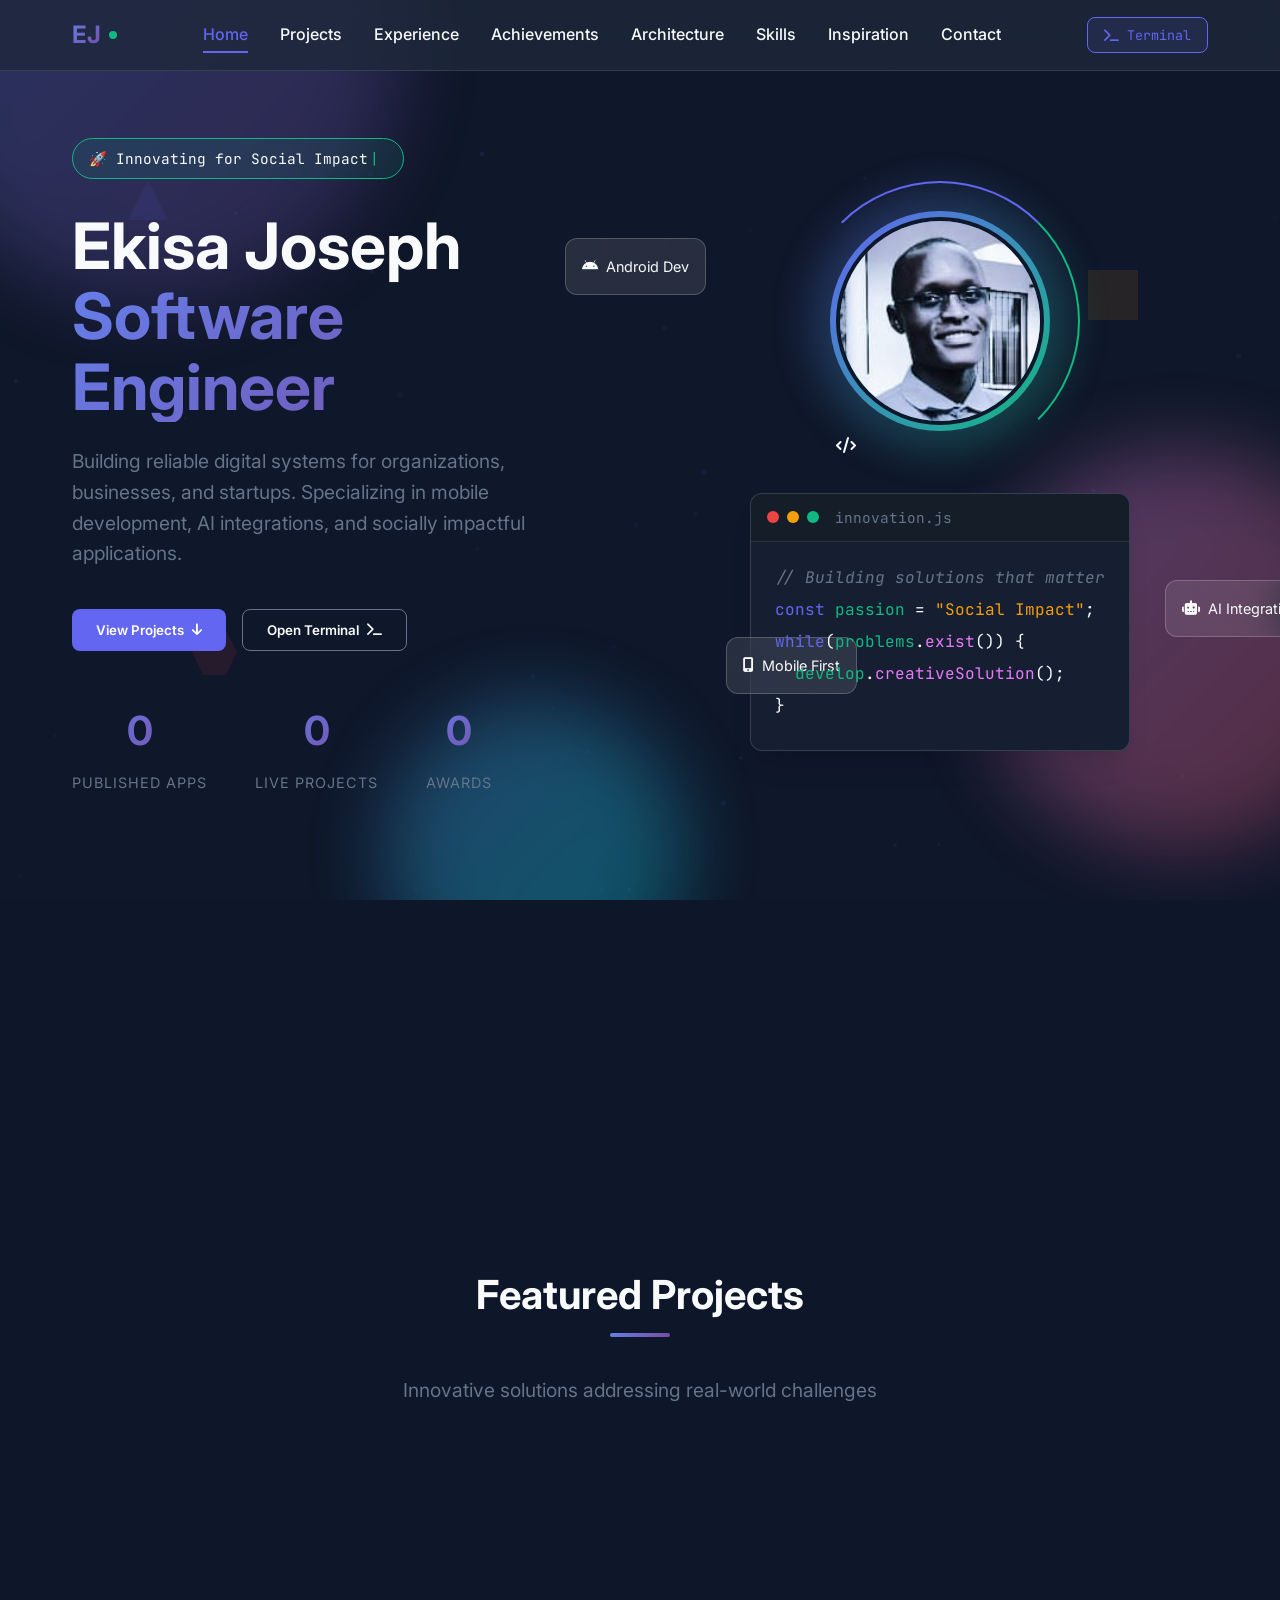
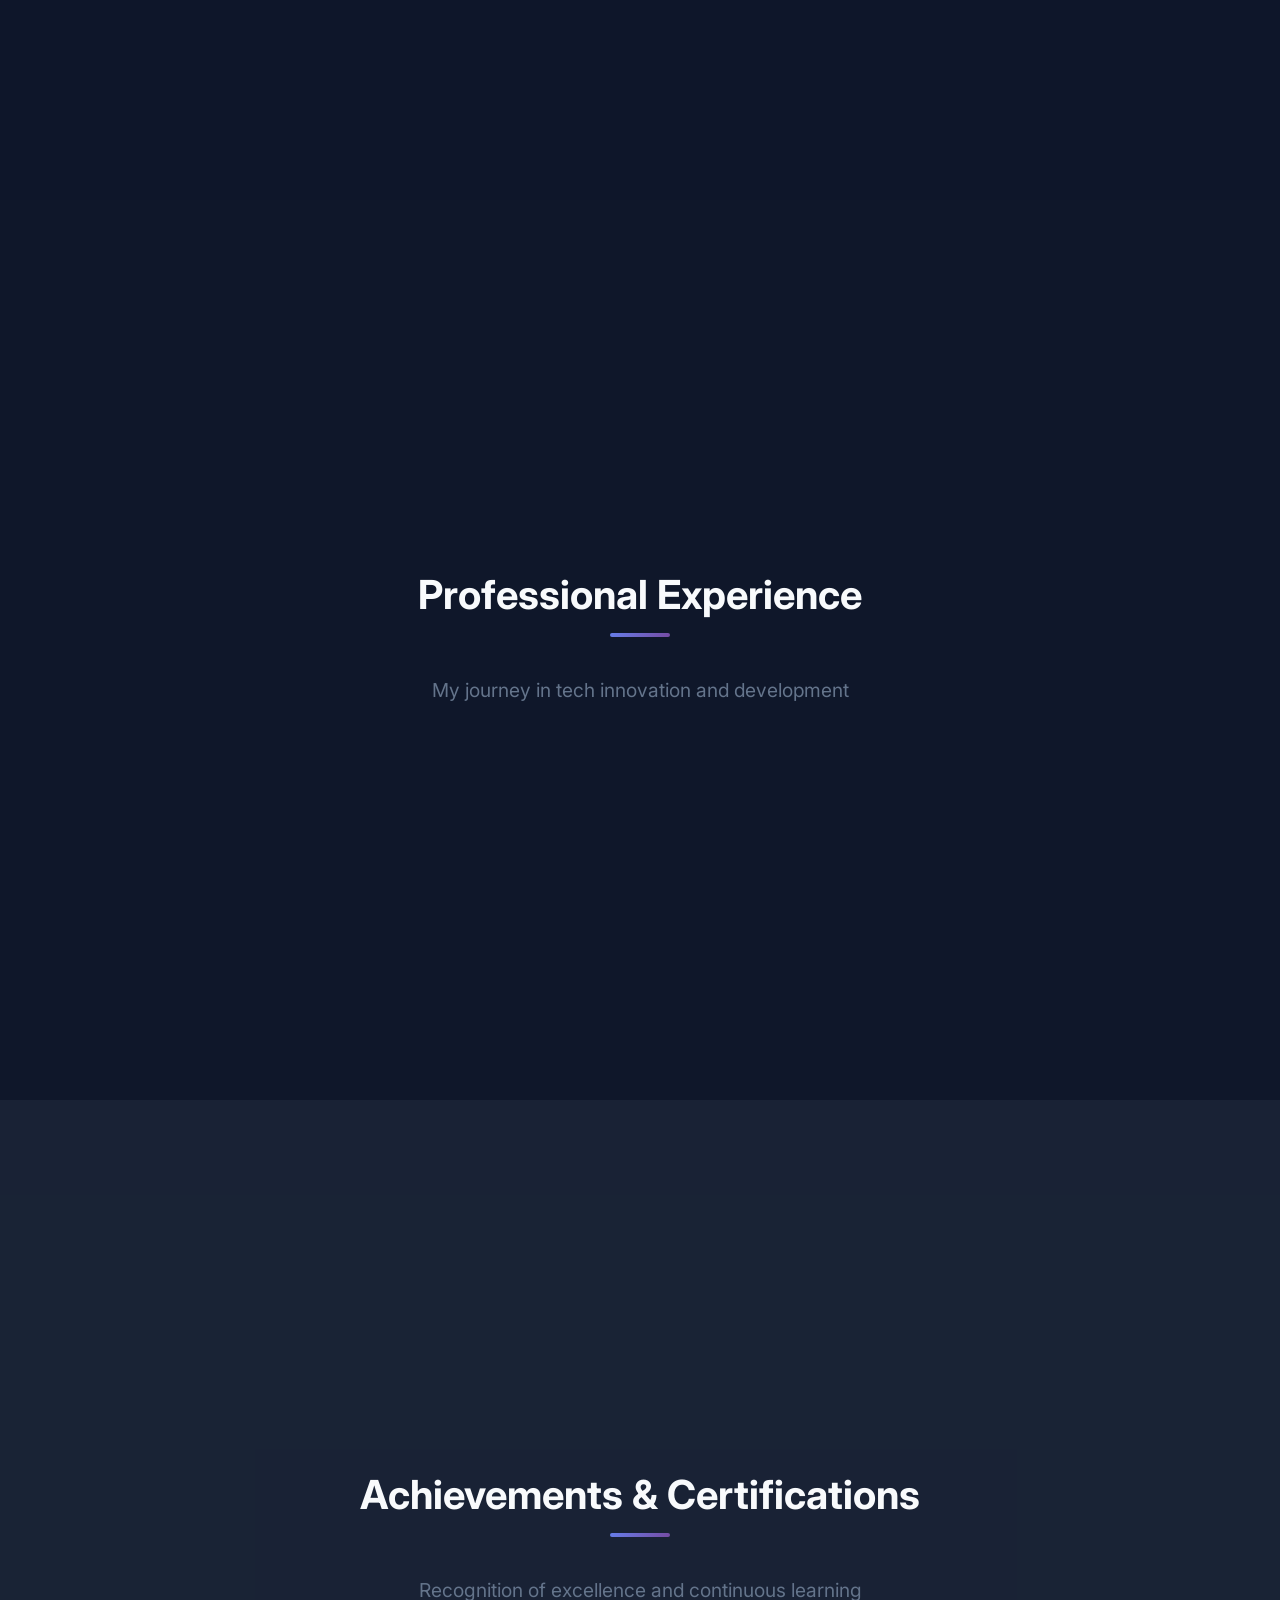
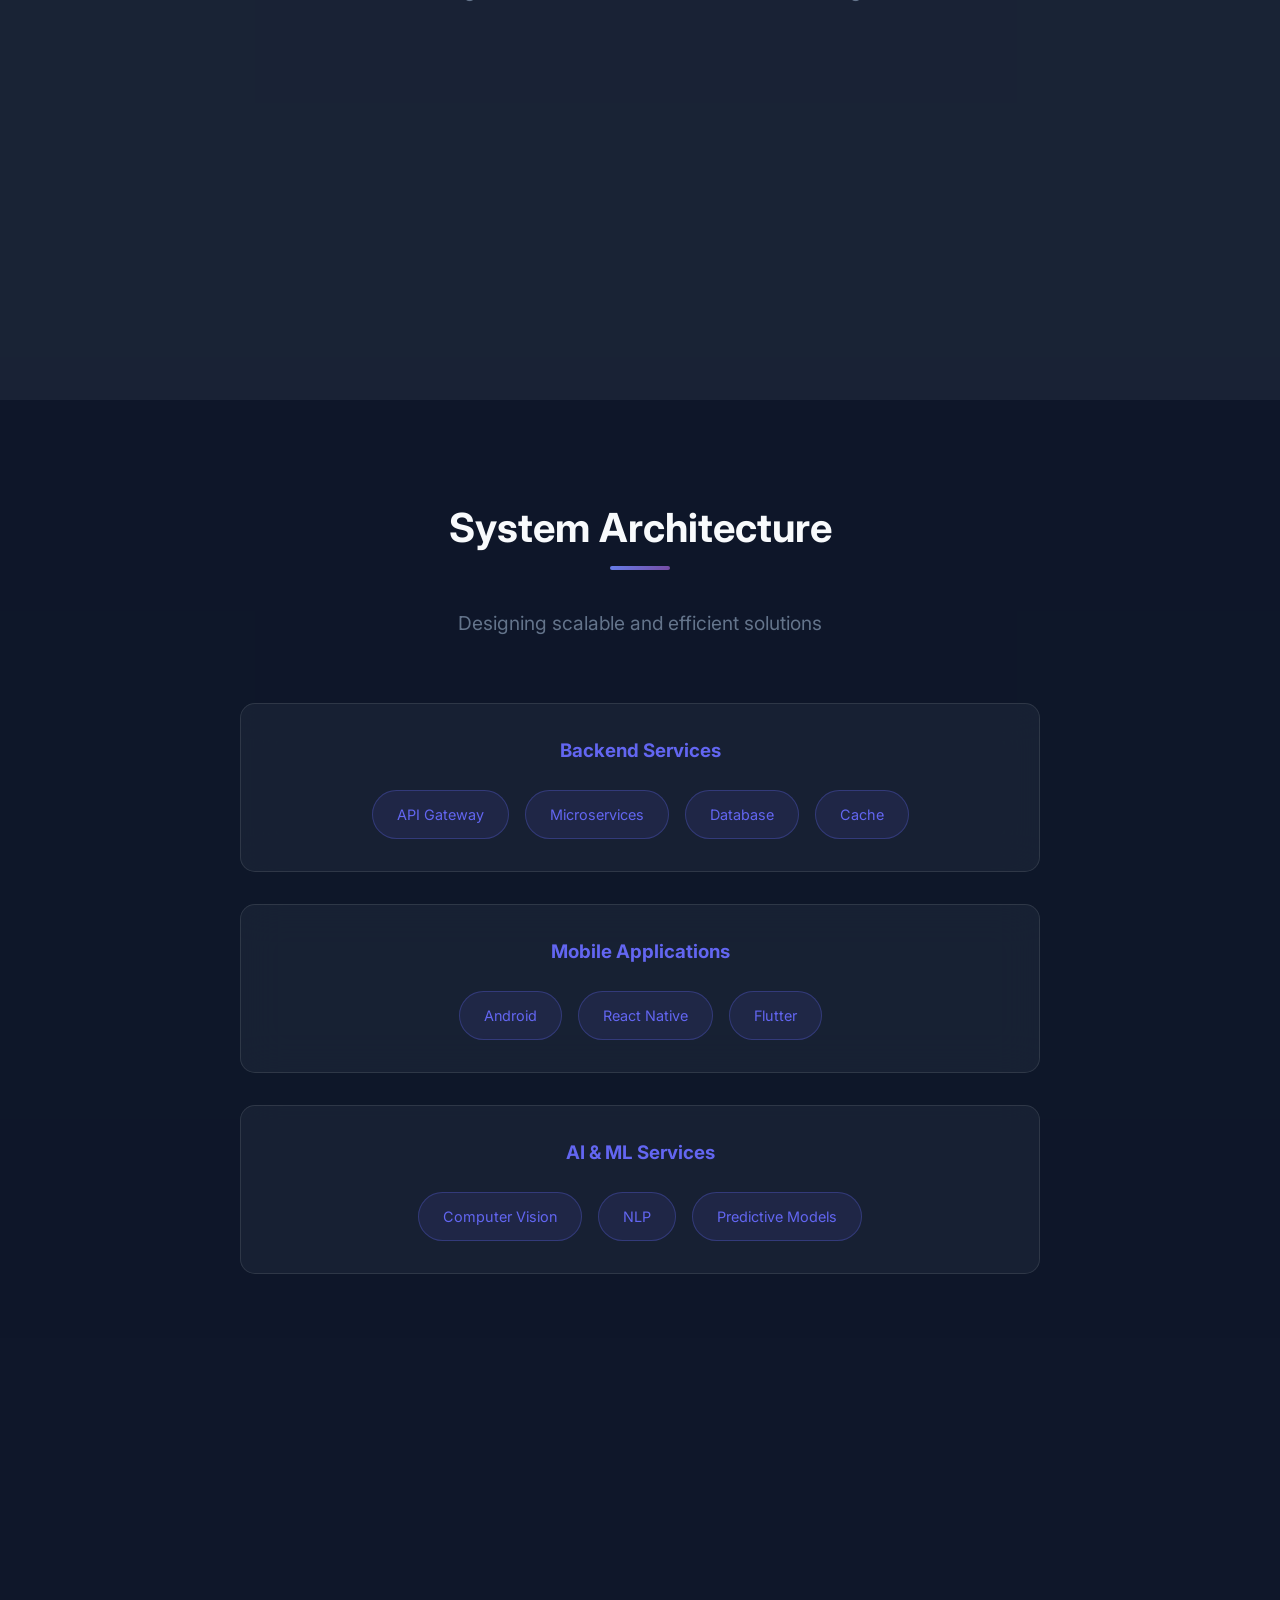
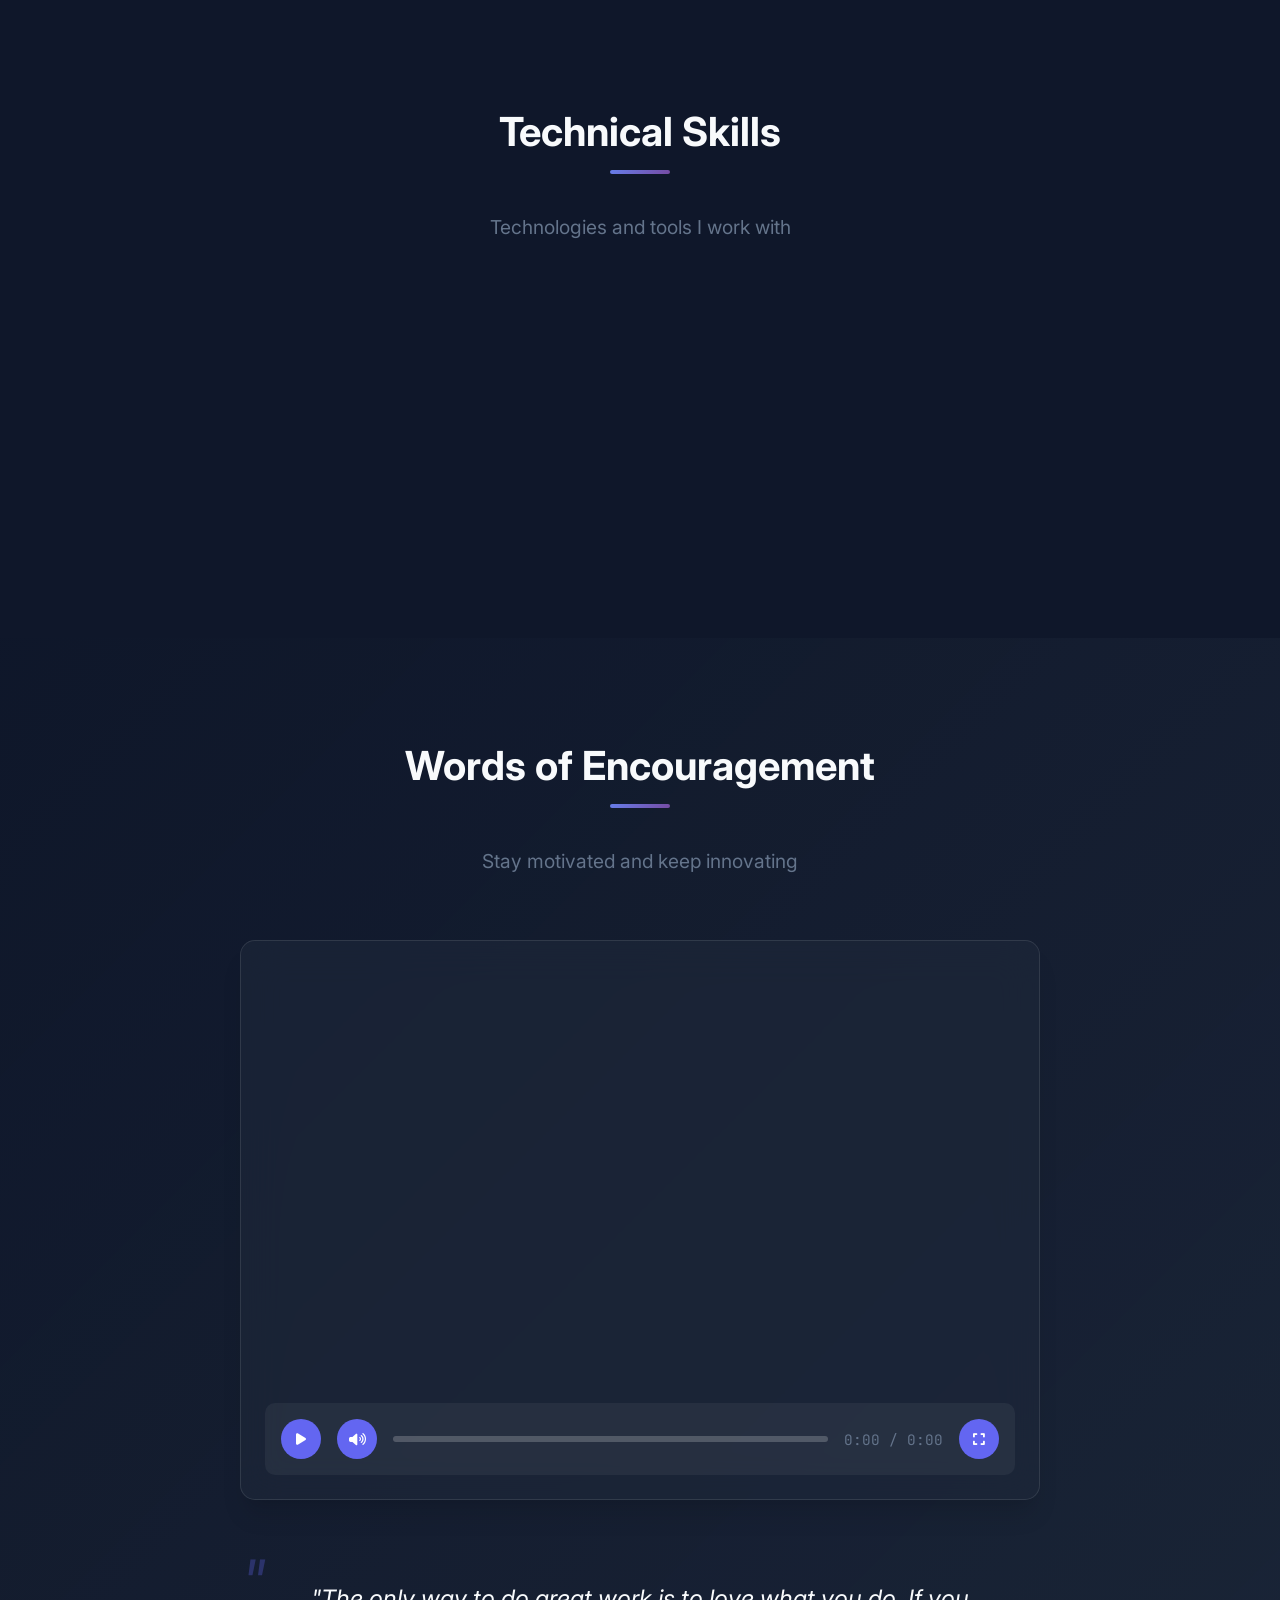
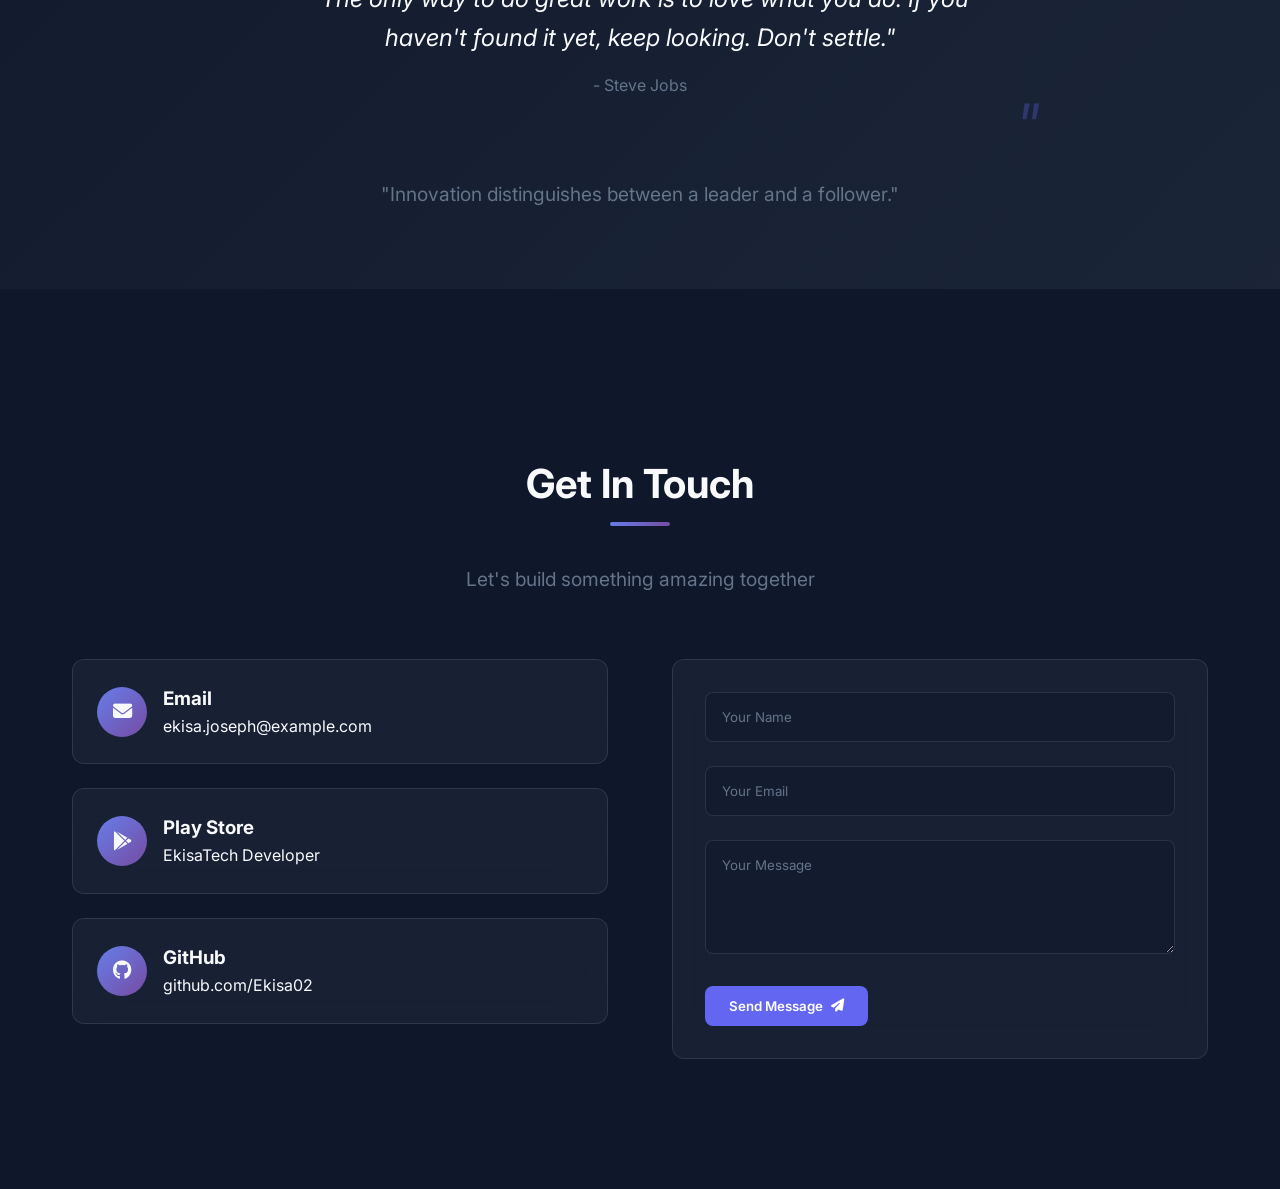
==== index.html @ d13183a1 "Improved achievement section" ====
<!DOCTYPE html>
<html lang="en">

<head>
    <meta charset="UTF-8">
    <meta name="viewport" content="width=device-width, initial-scale=1.0">
    <title>Ekisa Joseph - Software Engineer</title>
    <link rel="shortcut icon" href="/src/images/profile_img.jpg" type="image/x-icon">
    <link rel="stylesheet" href="/public/styles/index.css">
    <link
        href="https://fonts.googleapis.com/css2?family=Inter:wght@300;400;500;600;700&family=JetBrains+Mono:wght@300;400;500&display=swap"
        rel="stylesheet">
    <link rel="stylesheet" href="https://cdnjs.cloudflare.com/ajax/libs/font-awesome/6.4.0/css/all.min.css">
</head>

<body>
    <!-- Animated Background -->
    <div class="animated-bg">
        <div class="gradient-blob blob-1"></div>
        <div class="gradient-blob blob-2"></div>
        <div class="gradient-blob blob-3"></div>
        <div class="particles" id="particles-js"></div>
        <div class="floating-shapes">
            <div class="shape triangle"></div>
            <div class="shape circle"></div>
            <div class="shape square"></div>
            <div class="shape hexagon"></div>
        </div>
    </div>

    <!-- Navigation -->
    <nav class="navbar">
        <div class="nav-container">
            <div class="nav-logo">
                <span class="logo-text">EJ</span>
                <div class="logo-dot"></div>
            </div>

            <div class="nav-menu" id="navMenu">
                <a href="#home" class="nav-link active">Home</a>
                <a href="#projects" class="nav-link">Projects</a>
                <a href="#experience" class="nav-link">Experience</a>
                <a href="#achievements" class="nav-link">Achievements</a>
                <a href="#architecture" class="nav-link">Architecture</a>
                <a href="#skills" class="nav-link">Skills</a>
                <a href="#encouragement" class="nav-link">Inspiration</a>
                <a href="#contact" class="nav-link">Contact</a>
            </div>

            <div class="nav-actions">
                <button class="terminal-toggle" id="terminalToggle">
                    <i class="fas fa-terminal"></i>
                    <span>Terminal</span>
                </button>
                <button class="mobile-menu-btn" id="mobileMenuBtn">
                    <span></span>
                    <span></span>
                    <span></span>
                </button>
            </div>
        </div>
    </nav>

    <!-- Mobile Menu -->
    <div class="mobile-menu" id="mobileMenu">
        <div class="mobile-menu-content">
            <a href="#home" class="mobile-nav-link active">Home</a>
            <a href="#projects" class="mobile-nav-link">Projects</a>
            <a href="#experience" class="mobile-nav-link">Experience</a>
            <a href="#achievements" class="mobile-nav-link">Achievements</a>
            <a href="#architecture" class="mobile-nav-link">Architecture</a>
            <a href="#skills" class="mobile-nav-link">Skills</a>
            <a href="#encouragement" class="mobile-nav-link">Inspiration</a>
            <a href="#contact" class="mobile-nav-link">Contact</a>
        </div>
    </div>

    <!-- Main Content -->
    <main class="main-content">
        <!-- Hero Section -->
        <section id="home" class="section hero-section">
            <div class="container">
                <div class="hero-content">
                    <div class="hero-badge" id="typing-badge">
                        <span class="badge-text"></span>
                        <div class="pulse-dot"></div>
                    </div>
                    <h1 class="hero-title">
                        <span class="title-line">Ekisa Joseph</span>
                        <span class="title-gradient">Software Engineer</span>
                    </h1>
                    <p class="hero-description">
                        Building reliable digital systems for organizations, businesses, and startups.
                        Specializing in mobile development, AI integrations, and socially impactful applications.
                    </p>
                    <div class="hero-actions">
                        <button class="btn btn-primary" onclick="scrollToSection('projects')">
                            <span>View Projects</span>
                            <i class="fas fa-arrow-down"></i>
                        </button>
                        <button class="btn btn-secondary" onclick="openTerminal()">
                            <span>Open Terminal</span>
                            <i class="fas fa-terminal"></i>
                        </button>
                    </div>
                    <div class="hero-stats">
                        <div class="stat">
                            <div class="stat-number" data-count="10">0</div>
                            <div class="stat-label">Published Apps</div>
                        </div>
                        <div class="stat">
                            <div class="stat-number" data-count="3">0</div>
                            <div class="stat-label">Live Projects</div>
                        </div>
                        <div class="stat">
                            <div class="stat-number" data-count="5">0</div>
                            <div class="stat-label">Awards</div>
                        </div>
                    </div>
                </div>
                <div class="hero-visual">
                    <!-- Profile Photo -->
                    <div class="profile-photo-container">
                        <div class="profile-photo">
                            <img src="/src/images/profile_img.jpg" alt="Ekisa Joseph"
                                onerror="this.style.display='none'">
                            <div class="photo-icon">
                                <i class="fas fa-code"></i>
                            </div>
                        </div>
                        <div class="photo-glow"></div>
                        <div class="photo-ring"></div>
                    </div>

                    <!-- Floating Cards -->
                    <div class="floating-card card-1">
                        <i class="fab fa-android"></i>
                        <span>Android Dev</span>
                    </div>
                    <div class="floating-card card-2">
                        <i class="fas fa-robot"></i>
                        <span>AI Integration</span>
                    </div>
                    <div class="floating-card card-3">
                        <i class="fas fa-mobile-alt"></i>
                        <span>Mobile First</span>
                    </div>

                    <!-- Code Window -->
                    <div class="code-window">
                        <div class="window-header">
                            <div class="window-controls">
                                <span class="control red"></span>
                                <span class="control yellow"></span>
                                <span class="control green"></span>
                            </div>
                            <span class="window-title">innovation.js</span>
                        </div>
                        <div class="code-content">
                            <div class="code-line"><span class="code-comment">// Building solutions that matter</span>
                            </div>
                            <div class="code-line"><span class="code-keyword">const</span> <span
                                    class="code-variable">passion</span> = <span class="code-string">"Social
                                    Impact"</span>;</div>
                            <div class="code-line"><span class="code-keyword">while</span>(<span
                                    class="code-variable">problems</span>.<span class="code-function">exist</span>()) {
                            </div>
                            <div class="code-line">&nbsp;&nbsp;<span class="code-variable">develop</span>.<span
                                    class="code-function">creativeSolution</span>();</div>
                            <div class="code-line">}</div>
                        </div>
                    </div>
                </div>
            </div>
        </section>
        <!-- Featured Projects Section -->
        <section id="projects" class="section projects-section">
            <div class="container">
                <div class="section-header">
                    <h2 class="section-title">Featured Projects</h2>
                    <p class="section-subtitle">Innovative solutions addressing real-world challenges</p>
                </div>
                <div class="projects-grid" id="projectsGrid">
                    <!-- Projects loaded from JSON -->
                </div>
            </div>
        </section>

        <!-- Experience Section -->
        <section id="experience" class="section experience-section">
            <div class="container">
                <div class="section-header">
                    <h2 class="section-title">Professional Experience</h2>
                    <p class="section-subtitle">My journey in tech innovation and development</p>
                </div>
                <div class="experience-timeline">
                    <!-- Experience items loaded from JSON -->
                </div>
            </div>
        </section>

        <!-- Achievements & Certifications Section -->
        <section id="achievements" class="section achievements-section">
            <div class="container">
                <div class="section-header">
                    <h2 class="section-title">Achievements & Certifications</h2>
                    <p class="section-subtitle">Recognition of excellence and continuous learning</p>
                </div>
                <div class="achievements-grid" id="achievementsGrid">
                    <!-- Achievements loaded from JSON -->
                </div>
            </div>
        </section>
 
        <!-- Architecture Section -->
        <section id="architecture" class="section architecture-section">
            <div class="container">
                <div class="section-header">
                    <h2 class="section-title">System Architecture</h2>
                    <p class="section-subtitle">Designing scalable and efficient solutions</p>
                </div>
                <div class="architecture-content">
                    <div class="architecture-diagram">
                        <div class="arch-layer backend-layer">
                            <h3>Backend Services</h3>
                            <div class="arch-services">
                                <div class="arch-service">API Gateway</div>
                                <div class="arch-service">Microservices</div>
                                <div class="arch-service">Database</div>
                                <div class="arch-service">Cache</div>
                            </div>
                        </div>
                        <div class="arch-layer mobile-layer">
                            <h3>Mobile Applications</h3>
                            <div class="arch-services">
                                <div class="arch-service">Android</div>
                                <div class="arch-service">React Native</div>
                                <div class="arch-service">Flutter</div>
                            </div>
                        </div>
                        <div class="arch-layer ai-layer">
                            <h3>AI & ML Services</h3>
                            <div class="arch-services">
                                <div class="arch-service">Computer Vision</div>
                                <div class="arch-service">NLP</div>
                                <div class="arch-service">Predictive Models</div>
                            </div>
                        </div>
                    </div>
                </div>
            </div>
        </section>

        <!-- Skills Section -->
        <section id="skills" class="section skills-section">
            <div class="container">
                <div class="section-header">
                    <h2 class="section-title">Technical Skills</h2>
                    <p class="section-subtitle">Technologies and tools I work with</p>
                </div>
                <div class="skills-container" id="skillsContainer">
                    <!-- Skills loaded from JSON -->
                </div>
            </div>
        </section>

        <!-- Encouragement Section -->
        <section id="encouragement" class="section encouragement-section">
            <div class="container">
                <div class="section-header">
                    <h2 class="section-title">Words of Encouragement</h2>
                    <p class="section-subtitle">Stay motivated and keep innovating</p>
                </div>
                <div class="encouragement-content">
                    <div class="media-player">
                        <div class="video-player">
                            <div class="video-container">
                                <iframe id="inspirationVideo"
                                    src="https://www.youtube.com/embed/Tuw8hxrFBH8?enablejsapi=1&modestbranding=1&rel=0&showinfo=0"
                                    frameborder="0"
                                    allow="accelerometer; autoplay; clipboard-write; encrypted-media; gyroscope; picture-in-picture"
                                    allowfullscreen loading="lazy">
                                </iframe>
                            </div>
                            <div class="video-controls">
                                <button class="video-btn play-pause">
                                    <i class="fas fa-play"></i>
                                </button>
                                <button class="video-btn mute-btn">
                                    <i class="fas fa-volume-up"></i>
                                </button>
                                <div class="progress-bar">
                                    <div class="progress"></div>
                                </div>
                                <div class="time">0:00 / 0:00</div>
                                <button class="video-btn fullscreen-btn">
                                    <i class="fas fa-expand"></i>
                                </button>
                            </div>
                        </div>
                    </div>
                    <div class="encouragement-text">
                        <blockquote>
                            "The only way to do great work is to love what you do. If you haven't found it yet, keep
                            looking. Don't settle."
                            <cite>- Steve Jobs</cite>
                        </blockquote>
                        <div class="inspiration-quotes">
                            <div class="quote active">
                                "Innovation distinguishes between a leader and a follower."
                            </div>
                            <div class="quote">
                                "The future belongs to those who believe in the beauty of their dreams."
                            </div>
                            <div class="quote">
                                "Your work is going to fill a large part of your life, so make it impactful."
                            </div>
                        </div>
                    </div>
                </div>
            </div>
        </section>

        <!-- Contact Section -->
        <section id="contact" class="section contact-section">
            <div class="container">
                <div class="section-header">
                    <h2 class="section-title">Get In Touch</h2>
                    <p class="section-subtitle">Let's build something amazing together</p>
                </div>
                <div class="contact-content">
                    <div class="contact-info">
                        <div class="contact-item">
                            <div class="contact-icon">
                                <i class="fas fa-envelope"></i>
                            </div>
                            <div>
                                <h3>Email</h3>
                                <p>ekisa.joseph@example.com</p>
                            </div>
                        </div>
                        <div class="contact-item">
                            <div class="contact-icon">
                                <i class="fab fa-google-play"></i>
                            </div>
                            <div>
                                <h3>Play Store</h3>
                                <p>EkisaTech Developer</p>
                            </div>
                        </div>
                        <div class="contact-item">
                            <div class="contact-icon">
                                <i class="fab fa-github"></i>
                            </div>
                            <div>
                                <h3>GitHub</h3>
                                <p>github.com/Ekisa02</p>
                            </div>
                        </div>
                    </div>
                    <div class="contact-form">
                        <form id="contactForm">
                            <div class="form-group">
                                <input type="text" id="name" placeholder="Your Name" required>
                            </div>
                            <div class="form-group">
                                <input type="email" id="email" placeholder="Your Email" required>
                            </div>
                            <div class="form-group">
                                <textarea id="message" placeholder="Your Message" rows="5" required></textarea>
                            </div>
                            <button type="submit" class="btn btn-primary">
                                <span>Send Message</span>
                                <i class="fas fa-paper-plane"></i>
                            </button>
                        </form>
                    </div>
                </div>
            </div>
        </section>
    </main>

    <!-- Terminal Modal -->
    <div class="terminal-modal" id="terminalModal">
        <div class="terminal-container">
            <div class="terminal-header">
                <div class="terminal-title">
                    <i class="fas fa-terminal"></i>
                    <span>portfolio-terminal</span>
                </div>
                <div class="terminal-controls">
                    <button class="control-btn" onclick="minimizeTerminal()">
                        <i class="fas fa-minus"></i>
                    </button>
                    <button class="control-btn" onclick="closeTerminal()">
                        <i class="fas fa-times"></i>
                    </button>
                </div>
            </div>
            <div class="terminal-body" id="terminalBody">
                <!-- Terminal content loaded dynamically -->
            </div>
        </div>
    </div>

    <!-- Scripts -->
    <script src="src/data/terminal-data.js"></script>
    <script src="src/components/terminal.js"></script>
    <script src="src/components/animations.js"></script>
    <script src="src/pages/main.js"></script>
</body>

</html>
---- public/styles/index.css ----
:root {
    --primary: #6366f1;
    --primary-dark: #4f46e5;
    --secondary: #10b981;
    --accent: #f59e0b;
    --danger: #ef4444;
    --dark: #1e293b;
    --darker: #0f172a;
    --light: #f8fafc;
    --gray: #64748b;
    
    --gradient-1: linear-gradient(135deg, #667eea 0%, #764ba2 100%);
    --gradient-2: linear-gradient(135deg, #f093fb 0%, #f5576c 100%);
    --gradient-3: linear-gradient(135deg, #4facfe 0%, #00f2fe 100%);
    
    --font-main: 'Inter', sans-serif;
    --font-mono: 'JetBrains Mono', monospace;
    
    --shadow-sm: 0 2px 4px rgba(0,0,0,0.1);
    --shadow-md: 0 4px 6px -1px rgba(0,0,0,0.1), 0 2px 4px -1px rgba(0,0,0,0.06);
    --shadow-lg: 0 10px 15px -3px rgba(0,0,0,0.1), 0 4px 6px -2px rgba(0,0,0,0.05);
    --shadow-xl: 0 20px 25px -5px rgba(0,0,0,0.1), 0 10px 10px -5px rgba(0,0,0,0.04);
    
    --terminal-green: #10b981;
    --terminal-yellow: #f59e0b;
    --terminal-red: #ef4444;
    --terminal-blue: #3b82f6;
    --terminal-purple: #8b5cf6;
}

* {
    margin: 0;
    padding: 0;
    box-sizing: border-box;
}

html {
    scroll-behavior: smooth;
}

body {
    font-family: var(--font-main);
    background: var(--darker);
    color: var(--light);
    line-height: 1.6;
    overflow-x: hidden;
}

/* ===== ANIMATIONS ===== */
@keyframes float {
    0%, 100% { transform: translateY(0) rotate(0deg); }
    33% { transform: translateY(-20px) rotate(120deg); }
    66% { transform: translateY(20px) rotate(240deg); }
}

@keyframes float-enhanced {
    0%, 100% { 
        transform: translateY(0px) rotate(0deg); 
    }
    33% { 
        transform: translateY(-20px) rotate(5deg); 
    }
    66% { 
        transform: translateY(10px) rotate(-5deg); 
    }
}

@keyframes floatRandom {
    0% { transform: translate(0, 0) rotate(0deg); }
    25% { transform: translate(100px, 50px) rotate(90deg); }
    50% { transform: translate(50px, 100px) rotate(180deg); }
    75% { transform: translate(-50px, 75px) rotate(270deg); }
    100% { transform: translate(0, 0) rotate(360deg); }
}

@keyframes pulse {
    0%, 100% { opacity: 1; }
    50% { opacity: 0.5; }
}

@keyframes slideInRight {
    from { transform: translateX(100%); opacity: 0; }
    to { transform: translateX(0); opacity: 1; }
}

@keyframes slideOutRight {
    from { transform: translateX(0); opacity: 1; }
    to { transform: translateX(100%); opacity: 0; }
}

@keyframes slideInUp {
    from { opacity: 0; transform: translateY(50px); }
    to { opacity: 1; transform: translateY(0); }
}

@keyframes pulseGlow {
    0%, 100% { box-shadow: 0 0 5px rgba(99, 102, 241, 0.5); }
    50% { box-shadow: 0 0 20px rgba(99, 102, 241, 0.8); }
}

@keyframes typewriter {
    from { width: 0; }
    to { width: 100%; }
}

@keyframes blinkCaret {
    from, to { border-color: transparent; }
    50% { border-color: var(--primary); }
}

@keyframes blink {
    0%, 50% { opacity: 1; }
    51%, 100% { opacity: 0; }
}

@keyframes gradient {
    0% { background-position: 0% 50%; }
    50% { background-position: 100% 50%; }
    100% { background-position: 0% 50%; }
}

@keyframes dots {
    0%, 20% { content: '.'; }
    40% { content: '..'; }
    60% { content: '...'; }
    80%, 100% { content: ''; }
}

@keyframes spin {
    to { transform: rotate(360deg); }
}

@keyframes modalSlideIn {
    from { opacity: 0; transform: scale(0.8); }
    to { opacity: 1; transform: scale(1); }
}

@keyframes photoFloat {
    0%, 100% { transform: translateY(0) scale(1); }
    50% { transform: translateY(-10px) scale(1.02); }
}

@keyframes glowPulse {
    0%, 100% { opacity: 0.3; transform: translate(-50%, -50%) scale(1); }
    50% { opacity: 0.5; transform: translate(-50%, -50%) scale(1.05); }
}

@keyframes rotateRing {
    0% { transform: translate(-50%, -50%) rotate(0deg); }
    100% { transform: translate(-50%, -50%) rotate(360deg); }
}

@keyframes mobilePulse {
    0%, 100% { transform: scale(1); }
    50% { transform: scale(1.05); }
}

/* ===== BASE STYLES ===== */
.animated-bg {
    position: fixed;
    top: 0;
    left: 0;
    width: 100%;
    height: 100%;
    z-index: -1;
    overflow: hidden;
}

.gradient-blob {
    position: absolute;
    border-radius: 50%;
    filter: blur(40px);
    opacity: 0.3;
    animation: float 20s infinite ease-in-out;
}

.blob-1 {
    width: 500px;
    height: 500px;
    background: var(--gradient-1);
    top: -200px;
    left: -100px;
    animation-delay: 0s;
}

.blob-2 {
    width: 400px;
    height: 400px;
    background: var(--gradient-2);
    top: 50%;
    right: -100px;
    animation-delay: -5s;
}

.blob-3 {
    width: 300px;
    height: 300px;
    background: var(--gradient-3);
    bottom: -100px;
    left: 30%;
    animation-delay: -10s;
}

.floating-shapes {
    position: absolute;
    width: 100%;
    height: 100%;
    top: 0;
    left: 0;
}

.shape {
    position: absolute;
    opacity: 0.1;
    animation: floatRandom 20s infinite linear;
}

.triangle {
    width: 40px;
    height: 40px;
    background: var(--primary);
    clip-path: polygon(50% 0%, 0% 100%, 100% 100%);
    top: 20%;
    left: 10%;
    animation-delay: 0s;
}

.circle {
    width: 60px;
    height: 60px;
    background: var(--secondary);
    border-radius: 50%;
    top: 60%;
    left: 80%;
    animation-delay: -5s;
}

.square {
    width: 50px;
    height: 50px;
    background: var(--accent);
    top: 30%;
    left: 85%;
    animation-delay: -10s;
}

.hexagon {
    width: 45px;
    height: 45px;
    background: var(--danger);
    clip-path: polygon(25% 0%, 75% 0%, 100% 50%, 75% 100%, 25% 100%, 0% 50%);
    top: 70%;
    left: 15%;
    animation-delay: -15s;
}

/* ===== NAVIGATION ===== */
.navbar {
    position: fixed;
    top: 0;
    width: 100%;
    background: rgba(30, 41, 59, 0.8);
    backdrop-filter: blur(20px);
    border-bottom: 1px solid rgba(255,255,255,0.1);
    z-index: 1000;
    padding: 1rem 0;
}

.nav-container {
    max-width: 1200px;
    margin: 0 auto;
    padding: 0 2rem;
    display: flex;
    justify-content: space-between;
    align-items: center;
}

.nav-logo {
    display: flex;
    align-items: center;
    gap: 0.5rem;
}

.logo-text {
    font-size: 1.5rem;
    font-weight: 700;
    background: var(--gradient-1);
    -webkit-background-clip: text;
    -webkit-text-fill-color: transparent;
}

.logo-dot {
    width: 8px;
    height: 8px;
    background: var(--secondary);
    border-radius: 50%;
    animation: pulse 2s infinite;
}

.nav-menu {
    display: flex;
    gap: 2rem;
}

.nav-link {
    color: var(--light);
    text-decoration: none;
    font-weight: 500;
    transition: all 0.3s ease;
    position: relative;
}

.nav-link:hover,
.nav-link.active {
    color: var(--primary);
}

.nav-link::after {
    content: '';
    position: absolute;
    bottom: -5px;
    left: 0;
    width: 0;
    height: 2px;
    background: var(--primary);
    transition: width 0.3s ease;
}

.nav-link:hover::after,
.nav-link.active::after {
    width: 100%;
}

.terminal-toggle {
    background: rgba(99, 102, 241, 0.1);
    border: 1px solid var(--primary);
    color: var(--primary);
    padding: 0.5rem 1rem;
    border-radius: 8px;
    cursor: pointer;
    display: flex;
    align-items: center;
    gap: 0.5rem;
    transition: all 0.3s ease;
    font-family: var(--font-mono);
}

.terminal-toggle:hover {
    background: var(--primary);
    color: white;
    transform: translateY(-2px);
}

.mobile-menu-btn {
    display: none;
    flex-direction: column;
    background: none;
    border: none;
    cursor: pointer;
    padding: 0.5rem;
    gap: 4px;
}

.mobile-menu-btn span {
    width: 25px;
    height: 3px;
    background: var(--light);
    transition: all 0.3s ease;
    border-radius: 2px;
}

.mobile-menu-btn.active span:nth-child(1) {
    transform: rotate(45deg) translate(6px, 6px);
}

.mobile-menu-btn.active span:nth-child(2) {
    opacity: 0;
}

.mobile-menu-btn.active span:nth-child(3) {
    transform: rotate(-45deg) translate(6px, -6px);
}

.mobile-menu {
    position: fixed;
    top: 0;
    left: 0;
    width: 100%;
    height: 100%;
    background: rgba(15, 23, 42, 0.95);
    backdrop-filter: blur(20px);
    z-index: 999;
    display: none;
    align-items: center;
    justify-content: center;
}

.mobile-menu.active {
    display: flex;
}

.mobile-menu-content {
    display: flex;
    flex-direction: column;
    gap: 2rem;
    text-align: center;
}

.mobile-nav-link {
    color: var(--light);
    text-decoration: none;
    font-size: 1.5rem;
    font-weight: 600;
    transition: all 0.3s ease;
    padding: 1rem 2rem;
    border-radius: 10px;
    background: rgba(255, 255, 255, 0.05);
}

.mobile-nav-link.active,
.mobile-nav-link:hover {
    background: var(--primary);
    color: white;
    transform: translateX(10px);
}

/* ===== MAIN CONTENT ===== */
.main-content {
    position: relative;
    z-index: 1;
}

.section {
    min-height: 100vh;
    padding: 6rem 0 4rem;
    display: flex;
    align-items: center;
}

.container {
    max-width: 1200px;
    margin: 0 auto;
    padding: 0 2rem;
    width: 100%;
}

.section-header {
    text-align: center;
    margin-bottom: 4rem;
}

.section-title {
    font-size: 2.5rem;
    font-weight: 700;
    text-align: center;
    margin-bottom: 3rem;
    position: relative;
}

.section-title::after {
    content: '';
    position: absolute;
    bottom: -10px;
    left: 50%;
    transform: translateX(-50%);
    width: 60px;
    height: 4px;
    background: var(--gradient-1);
    border-radius: 2px;
}

.section-subtitle {
    font-size: 1.2rem;
    color: var(--gray);
    margin-top: 1rem;
}

/* ===== HERO SECTION ===== */
.hero-section .container {
    display: grid;
    grid-template-columns: 1fr 1fr;
    gap: 4rem;
    align-items: center;
    min-height: 80vh;
}

.hero-content {
    max-width: 100%;
}

.hero-badge {
    display: inline-flex;
    align-items: center;
    gap: 0.5rem;
    background: rgba(16, 185, 129, 0.1);
    border: 1px solid var(--secondary);
    padding: 0.5rem 1rem;
    border-radius: 50px;
    margin-bottom: 2rem;
    font-size: 0.9rem;
    font-family: var(--font-mono);
    position: relative;
    overflow: hidden;
}

.badge-text {
    position: relative;
}

.badge-text::after {
    content: '|';
    animation: blink 1s infinite;
    color: var(--secondary);
    margin-left: 2px;
}

.typing-animation {
    display: inline-block;
    overflow: hidden;
    border-right: 2px solid var(--secondary);
    white-space: nowrap;
    animation: typing 3.5s steps(40, end), blink-caret 0.75s step-end infinite;
}

.hero-title {
    font-size: clamp(2.5rem, 5vw, 4rem);
    font-weight: 700;
    line-height: 1.1;
    margin-bottom: 1.5rem;
}

.title-line {
    display: block;
}

.title-gradient {
    background: var(--gradient-1);
    -webkit-background-clip: text;
    -webkit-text-fill-color: transparent;
    display: block;
}

.hero-description {
    font-size: 1.2rem;
    color: var(--gray);
    margin-bottom: 2.5rem;
    line-height: 1.6;
}

.hero-actions {
    display: flex;
    gap: 1rem;
    margin-bottom: 3rem;
    flex-wrap: wrap;
}

.btn {
    display: inline-flex;
    align-items: center;
    gap: 0.5rem;
    padding: 0.75rem 1.5rem;
    border: none;
    border-radius: 8px;
    font-weight: 600;
    cursor: pointer;
    transition: all 0.3s ease;
    text-decoration: none;
    font-family: var(--font-main);
}

.btn-primary {
    background: var(--primary);
    color: white;
    position: relative;
    overflow: hidden;
}

.btn-primary::before {
    content: '';
    position: absolute;
    top: 0;
    left: -100%;
    width: 100%;
    height: 100%;
    background: linear-gradient(90deg, transparent, rgba(255,255,255,0.2), transparent);
    transition: left 0.5s;
}

.btn-primary:hover::before {
    left: 100%;
}

.btn-primary:hover {
    background: var(--primary-dark);
    transform: translateY(-2px);
    box-shadow: var(--shadow-lg);
}

.btn-secondary {
    background: transparent;
    color: var(--light);
    border: 1px solid var(--gray);
}

.btn-secondary:hover {
    border-color: var(--primary);
    color: var(--primary);
    transform: translateY(-2px);
}

.hero-stats {
    display: flex;
    gap: 3rem;
    margin-top: 3rem;
}

.stat {
    text-align: center;
    position: relative;
}

.stat::before {
    content: '';
    position: absolute;
    top: -10px;
    left: 50%;
    transform: translateX(-50%);
    width: 2px;
    height: 20px;
    background: var(--primary);
    opacity: 0;
    transition: all 0.3s ease;
}

.stat:hover::before {
    opacity: 1;
    height: 30px;
}

.stat-number {
    font-size: 2.5rem;
    font-weight: 700;
    background: var(--gradient-1);
    -webkit-background-clip: text;
    -webkit-text-fill-color: transparent;
    margin-bottom: 0.5rem;
    position: relative;
}

.stat-number::after {
    content: '';
    position: absolute;
    bottom: -2px;
    left: 0;
    width: 0;
    height: 2px;
    background: var(--primary);
    transition: width 2s ease;
}

.stat-number.counted::after {
    width: 100%;
}

.stat-label {
    font-size: 0.9rem;
    color: var(--gray);
    text-transform: uppercase;
    letter-spacing: 1px;
}

.hero-visual {
    position: relative;
    display: flex;
    flex-direction: column;
    align-items: center;
    justify-content: center;
    width: 100%;
}

/* Profile Photo */
.profile-photo-container {
    position: relative;
    width: 280px;
    height: 280px;
    display: flex;
    align-items: center;
    justify-content: center;
}

.profile-photo {
    width: 220px;
    height: 220px;
    border-radius: 50%;
    background: linear-gradient(135deg, var(--primary), var(--secondary));
    padding: 6px;
    position: relative;
    z-index: 3;
    animation: photoFloat 6s ease-in-out infinite;
}

.profile-photo img {
    width: 100%;
    height: 100%;
    border-radius: 50%;
    object-fit: cover;
    border: 4px solid var(--darker);
    transition: all 0.3s ease;
}

.photo-placeholder {
    width: 100%;
    height: 100%;
    border-radius: 50%;
    background: linear-gradient(135deg, var(--primary), var(--secondary));
    display: flex;
    align-items: center;
    justify-content: center;
    color: white;
    font-size: 3rem;
    border: 4px solid var(--darker);
}

.photo-glow {
    position: absolute;
    top: 50%;
    left: 50%;
    transform: translate(-50%, -50%);
    width: 260px;
    height: 260px;
    border-radius: 50%;
    background: linear-gradient(135deg, var(--primary), var(--secondary));
    filter: blur(20px);
    opacity: 0.3;
    z-index: 1;
    animation: glowPulse 3s ease-in-out infinite;
}

.photo-ring {
    position: absolute;
    top: 50%;
    left: 50%;
    transform: translate(-50%, -50%);
    width: 280px;
    height: 280px;
    border-radius: 50%;
    border: 2px solid transparent;
    border-top: 2px solid var(--primary);
    border-right: 2px solid var(--secondary);
    z-index: 2;
    animation: rotateRing 8s linear infinite;
}

/* Floating Cards */
.floating-card {
    position: absolute;
    background: rgba(255,255,255,0.1);
    backdrop-filter: blur(20px);
    border: 1px solid rgba(255,255,255,0.2);
    padding: 1rem;
    border-radius: 12px;
    display: flex;
    align-items: center;
    gap: 0.5rem;
    font-size: 0.9rem;
    animation: float-enhanced 6s ease-in-out infinite;
    transition: all 0.3s ease;
}

.floating-card:hover {
    background: rgba(255,255,255,0.15);
    transform: scale(1.05);
}

.card-1 {
    top: 10%;
    left: -20%;
}

.card-2 {
    top: 70%;
    right: -20%;
}

.card-3 {
    bottom: 10%;
    left: 10%;
}

/* Code Window */
.code-window {
    background: var(--dark);
    border-radius: 12px;
    overflow: hidden;
    box-shadow: var(--shadow-xl);
    border: 1px solid rgba(255,255,255,0.1);
    margin-top: 2rem;
}

.window-header {
    background: rgba(0,0,0,0.3);
    padding: 0.75rem 1rem;
    display: flex;
    align-items: center;
    gap: 1rem;
    border-bottom: 1px solid rgba(255,255,255,0.1);
}

.window-controls {
    display: flex;
    gap: 0.5rem;
}

.control {
    width: 12px;
    height: 12px;
    border-radius: 50%;
    transition: all 0.3s ease;
}

.control.red { background: var(--danger); }
.control.red:hover { background: #dc2626; }

.control.yellow { background: var(--accent); }
.control.yellow:hover { background: #d97706; }

.control.green { background: var(--secondary); }
.control.green:hover { background: #059669; }

.window-title {
    font-family: var(--font-mono);
    font-size: 0.9rem;
    color: var(--gray);
}

.code-content {
    padding: 1.5rem;
    font-family: var(--font-mono);
    line-height: 1.5;
    background: rgba(15, 23, 42, 0.5);
}

.code-line {
    margin-bottom: 0.5rem;
    animation: typeIn 0.5s ease forwards;
    opacity: 0;
    transform: translateX(-10px);
}

.code-line:nth-child(1) { animation-delay: 0.1s; }
.code-line:nth-child(2) { animation-delay: 0.3s; }
.code-line:nth-child(3) { animation-delay: 0.5s; }
.code-line:nth-child(4) { animation-delay: 0.7s; }
.code-line:nth-child(5) { animation-delay: 0.9s; }

@keyframes typeIn {
    to { opacity: 1; transform: translateX(0); }
}

.code-comment { color: var(--gray); font-style: italic; }
.code-keyword { color: var(--primary); }
.code-variable { color: var(--secondary); }
.code-string { color: var(--accent); }
.code-function { color: #e879f9; }

/* ===== PROJECTS SECTION ===== */
.projects-section {
    background: rgba(15, 23, 42, 0.5);
}

.projects-grid {
    display: grid;
    grid-template-columns: repeat(auto-fit, minmax(350px, 1fr));
    gap: 2rem;
}

.project-card {
    background: rgba(30, 41, 59, 0.6);
    backdrop-filter: blur(20px);
    border: 1px solid rgba(255,255,255,0.1);
    border-radius: 12px;
    padding: 2rem;
    transition: all 0.4s ease;
    position: relative;
    overflow: hidden;
}

.project-card::before {
    content: '';
    position: absolute;
    top: 0;
    left: -100%;
    width: 100%;
    height: 100%;
    background: linear-gradient(90deg, transparent, rgba(99, 102, 241, 0.1), transparent);
    transition: left 0.6s ease;
}

.project-card:hover::before {
    left: 100%;
}

.project-card:hover {
    transform: translateY(-10px) scale(1.02);
    box-shadow: 0 20px 40px rgba(0, 0, 0, 0.3);
    border-color: var(--primary);
}

.project-card h3 {
    font-size: 1.25rem;
    margin-bottom: 1rem;
    color: var(--light);
}

.project-card p {
    color: var(--gray);
    margin-bottom: 1.5rem;
}

.project-tech {
    display: flex;
    flex-wrap: wrap;
    gap: 0.5rem;
    margin-bottom: 1.5rem;
}

.tech-tag {
    background: rgba(99, 102, 241, 0.1);
    color: var(--primary);
    padding: 0.25rem 0.75rem;
    border-radius: 20px;
    font-size: 0.8rem;
    font-family: var(--font-mono);
}

.project-links {
    display: flex;
    gap: 1rem;
}

.project-link {
    display: inline-flex;
    align-items: center;
    gap: 0.5rem;
    color: var(--primary);
    text-decoration: none;
    font-size: 0.9rem;
    transition: all 0.3s ease;
}

.project-link:hover {
    color: var(--light);
}

.project-status {
    display: flex;
    gap: 0.5rem;
    margin-top: 1.5rem;
    flex-wrap: wrap;
}

.status-badge, .role-badge {
    padding: 0.5rem 1rem;
    border-radius: 25px;
    font-size: 0.8rem;
    font-family: var(--font-mono);
    font-weight: 600;
}

.status-badge {
    background: rgba(16, 185, 129, 0.1);
    color: var(--secondary);
    border: 1px solid var(--secondary);
}

.role-badge {
    background: rgba(99, 102, 241, 0.1);
    color: var(--primary);
    border: 1px solid var(--primary);
}

/* ===== EXPERIENCE SECTION ===== */
.experience-timeline {
    position: relative;
    max-width: 800px;
    margin: 0 auto;
}

.experience-timeline::before {
    content: '';
    position: absolute;
    left: 50%;
    transform: translateX(-50%);
    width: 3px;
    height: 100%;
    background: var(--gradient-1);
}

.timeline-item {
    display: flex;
    justify-content: flex-end;
    padding-right: 30px;
    position: relative;
    margin: 3rem 0;
    width: 50%;
}

.timeline-item:nth-child(even) {
    align-self: flex-end;
    justify-content: flex-start;
    padding-left: 30px;
    padding-right: 0;
    left: 50%;
}

.timeline-content {
    background: rgba(30, 41, 59, 0.6);
    backdrop-filter: blur(20px);
    border: 1px solid rgba(255,255,255,0.1);
    padding: 2rem;
    border-radius: 15px;
    width: 100%;
    transition: all 0.4s ease;
}

.timeline-content:hover {
    border-color: var(--primary);
    transform: translateX(10px);
}

.timeline-item:nth-child(even) .timeline-content:hover {
    transform: translateX(-10px);
}

.timeline-date {
    font-weight: 600;
    color: var(--primary);
    margin-bottom: 0.5rem;
    font-family: var(--font-mono);
    font-size: 0.9rem;
}

.achievements-list {
    margin-top: 1rem;
    padding-top: 1rem;
    border-top: 1px solid rgba(255, 255, 255, 0.1);
}

.achievements-list strong {
    color: var(--primary);
    display: block;
    margin-bottom: 0.5rem;
}

.achievements-list ul {
    list-style: none;
    padding-left: 0;
}

.achievements-list li {
    color: var(--gray);
    margin-bottom: 0.25rem;
    position: relative;
    padding-left: 1rem;
}

.achievements-list li::before {
    content: '▸';
    color: var(--secondary);
    position: absolute;
    left: 0;
}

.timeline-item::after {
    content: '';
    position: absolute;
    width: 20px;
    height: 20px;
    right: -10px;
    background: var(--primary);
    border: 4px solid var(--darker);
    top: 2rem;
    border-radius: 50%;
    z-index: 1;
    animation: pulseGlow 2s infinite;
}

.timeline-item:nth-child(even)::after {
    left: -10px;
    right: auto;
}

/* ===== ACHIEVEMENTS SECTION ===== */
.achievements-section {
    background: rgba(30, 41, 59, 0.7);
}

.achievements-grid {
    display: grid;
    grid-template-columns: repeat(auto-fit, minmax(300px, 1fr));
    gap: 2rem;
}

.achievement-card {
    background: rgba(30, 41, 59, 0.6);
    backdrop-filter: blur(20px);
    border: 1px solid rgba(255, 255, 255, 0.1);
    border-radius: 15px;
    padding: 2rem;
    text-align: center;
    transition: all 0.4s ease;
    position: relative;
    overflow: hidden;
}

.achievement-card::before {
    content: '';
    position: absolute;
    top: 0;
    left: 0;
    width: 100%;
    height: 100%;
    background: linear-gradient(135deg, rgba(99, 102, 241, 0.1) 0%, transparent 50%);
    opacity: 0;
    transition: opacity 0.3s ease;
}

.achievement-card:hover::before {
    opacity: 1;
}

.achievement-card:hover {
    border-color: var(--primary);
    transform: translateY(-5px);
}

.achievement-icon {
    width: 80px;
    height: 80px;
    background: var(--gradient-1);
    border-radius: 50%;
    display: flex;
    align-items: center;
    justify-content: center;
    margin: 0 auto 1.5rem;
    font-size: 2rem;
    color: white;
}

.achievement-card h3 {
    color: var(--light);
    margin-bottom: 0.5rem;
    font-size: 1.25rem;
}

.achievement-date {
    color: var(--primary);
    font-weight: 600;
    margin-bottom: 0.5rem;
    font-family: var(--font-mono);
}

.achievement-org {
    color: var(--secondary);
    font-weight: 500;
    margin-bottom: 1rem;
}

.achievement-card p {
    color: var(--gray);
    line-height: 1.6;
}

/* Certificate Modal Styles for Images */
.certificate-modal {
    position: fixed;
    top: 0;
    left: 0;
    width: 100%;
    height: 100%;
    background: rgba(0, 0, 0, 0.9);
    backdrop-filter: blur(10px);
    display: none;
    align-items: center;
    justify-content: center;
    z-index: 3000;
    padding: 1rem;
    animation: modalSlideIn 0.3s ease;
}

.certificate-container {
    background: var(--darker);
    border-radius: 15px;
    max-width: 95vw;
    max-height: 95vh;
    width: 100%;
    height: 100%;
    overflow: hidden;
    border: 1px solid rgba(255, 255, 255, 0.1);
    box-shadow: var(--shadow-xl);
    display: flex;
    flex-direction: column;
    animation: scaleIn 0.3s ease;
}

.certificate-header {
    display: flex;
    justify-content: space-between;
    align-items: center;
    padding: 1.5rem 2rem;
    background: rgba(30, 41, 59, 0.9);
    border-bottom: 1px solid rgba(255, 255, 255, 0.1);
    flex-shrink: 0;
}

.certificate-title {
    color: var(--light);
    font-size: 1.5rem;
    font-weight: 600;
    margin: 0;
}

.certificate-controls {
    display: flex;
    gap: 0.5rem;
    align-items: center;
}

.certificate-btn {
    background: rgba(255, 255, 255, 0.1);
    border: none;
    color: var(--light);
    width: 40px;
    height: 40px;
    border-radius: 8px;
    cursor: pointer;
    display: flex;
    align-items: center;
    justify-content: center;
    transition: all 0.3s ease;
    font-size: 0.9rem;
}

.certificate-btn:hover {
    background: var(--primary);
    transform: scale(1.05);
}

.close-btn:hover {
    background: var(--danger);
}

.certificate-content {
    display: flex;
    flex: 1;
    overflow: hidden;
    min-height: 0;
}

/* Certificate Image Container */
.certificate-image-container {
    flex: 1;
    position: relative;
    background: #000;
    display: flex;
    align-items: center;
    justify-content: center;
    overflow: hidden;
    cursor: grab;
}

.certificate-image-container:active {
    cursor: grabbing;
}

.certificate-loader {
    position: absolute;
    top: 50%;
    left: 50%;
    transform: translate(-50%, -50%);
    text-align: center;
    color: var(--light);
    z-index: 1;
}

.certificate-loader .loading-spinner {
    margin: 0 auto 1rem;
}

.certificate-img {
    max-width: 100%;
    max-height: 100%;
    object-fit: contain;
    transition: all 0.3s ease;
    opacity: 0;
    transform-origin: center center;
}

.certificate-img.zoomed {
    cursor: grab;
}

.zoom-overlay {
    position: absolute;
    bottom: 1rem;
    left: 50%;
    transform: translateX(-50%);
    background: rgba(0, 0, 0, 0.7);
    color: white;
    padding: 0.5rem 1rem;
    border-radius: 20px;
    font-size: 0.8rem;
    opacity: 0;
    transition: opacity 0.3s ease;
    pointer-events: none;
}

.certificate-image-container:hover .zoom-overlay {
    opacity: 1;
}

.zoom-text {
    font-family: var(--font-mono);
}

/* Certificate Info Sidebar */
.certificate-info {
    width: 350px;
    background: rgba(30, 41, 59, 0.8);
    border-left: 1px solid rgba(255, 255, 255, 0.1);
    padding: 2rem;
    display: flex;
    flex-direction: column;
    flex-shrink: 0;
}

.certificate-details h4 {
    color: var(--light);
    font-size: 1.3rem;
    margin-bottom: 1.5rem;
    font-weight: 600;
}

.certificate-meta {
    display: flex;
    flex-direction: column;
    gap: 1rem;
    margin-bottom: 2rem;
}

.meta-item {
    display: flex;
    align-items: center;
    gap: 0.75rem;
    color: var(--gray);
    font-size: 0.9rem;
}

.meta-item i {
    color: var(--primary);
    width: 16px;
    text-align: center;
}

.certificate-description {
    color: var(--gray);
    line-height: 1.6;
    margin-bottom: 2rem;
    flex-grow: 1;
}

.certificate-actions {
    display: flex;
    flex-direction: column;
    gap: 1rem;
    margin-top: auto;
}

/* Updated Achievement Cards */
.achievement-card {
    background: rgba(30, 41, 59, 0.6);
    backdrop-filter: blur(20px);
    border: 1px solid rgba(255, 255, 255, 0.1);
    border-radius: 15px;
    padding: 2rem;
    text-align: center;
    transition: all 0.4s ease;
    position: relative;
    overflow: hidden;
    display: flex;
    flex-direction: column;
    height: 100%;
}

.achievement-card::before {
    content: '';
    position: absolute;
    top: 0;
    left: 0;
    width: 100%;
    height: 100%;
    background: linear-gradient(135deg, rgba(99, 102, 241, 0.1) 0%, transparent 50%);
    opacity: 0;
    transition: opacity 0.3s ease;
}

.achievement-card:hover::before {
    opacity: 1;
}

.achievement-card:hover {
    border-color: var(--primary);
    transform: translateY(-5px);
    box-shadow: 0 15px 30px rgba(0, 0, 0, 0.2);
}

.achievement-icon {
    width: 80px;
    height: 80px;
    background: var(--gradient-1);
    border-radius: 50%;
    display: flex;
    align-items: center;
    justify-content: center;
    margin: 0 auto 1.5rem;
    font-size: 2rem;
    color: white;
    transition: all 0.3s ease;
}

.achievement-card:hover .achievement-icon {
    transform: scale(1.1);
    box-shadow: 0 8px 25px rgba(99, 102, 241, 0.3);
}

.achievement-card h3 {
    color: var(--light);
    margin-bottom: 0.5rem;
    font-size: 1.25rem;
    line-height: 1.3;
}

.achievement-date {
    color: var(--primary);
    font-weight: 600;
    margin-bottom: 0.5rem;
    font-family: var(--font-mono);
    font-size: 0.9rem;
}

.achievement-org {
    color: var(--secondary);
    font-weight: 500;
    margin-bottom: 1rem;
    font-size: 1rem;
}

.achievement-card p {
    color: var(--gray);
    line-height: 1.6;
    margin-bottom: 1.5rem;
    flex-grow: 1;
}

.achievement-actions {
    margin-top: auto;
}

.view-certificate-btn {
    background: rgba(99, 102, 241, 0.1);
    border: 1px solid var(--primary);
    color: var(--primary);
    padding: 0.75rem 1.5rem;
    border-radius: 8px;
    font-weight: 600;
    cursor: pointer;
    transition: all 0.3s ease;
    font-family: var(--font-main);
    display: inline-flex;
    align-items: center;
    gap: 0.5rem;
    width: 100%;
    justify-content: center;
}

.view-certificate-btn:hover {
    background: var(--primary);
    color: white;
    transform: translateY(-2px);
    box-shadow: 0 5px 15px rgba(99, 102, 241, 0.3);
}

/* Responsive Design */
@media (max-width: 1024px) {
    .certificate-content {
        flex-direction: column;
    }
    
    .certificate-info {
        width: 100%;
        border-left: none;
        border-top: 1px solid rgba(255, 255, 255, 0.1);
    }
    
    .certificate-actions {
        flex-direction: row;
    }
}

@media (max-width: 768px) {
    .certificate-modal {
        padding: 0.5rem;
    }
    
    .certificate-container {
        max-width: 100vw;
        max-height: 100vh;
        border-radius: 0;
    }
    
    .certificate-header {
        padding: 1rem 1.5rem;
    }
    
    .certificate-info {
        padding: 1.5rem;
    }
    
    .certificate-actions {
        flex-direction: column;
    }
    
    .achievement-card {
        padding: 1.5rem;
    }
}

@media (max-width: 480px) {
    .certificate-header {
        flex-direction: column;
        gap: 1rem;
        text-align: center;
    }
    
    .certificate-controls {
        justify-content: center;
    }
    
    .certificate-info {
        padding: 1rem;
    }
    
    .certificate-details h4 {
        font-size: 1.1rem;
    }
}


/* ===== ARCHITECTURE SECTION ===== */
.architecture-section {
    background: rgba(15, 23, 42, 0.7);
}

.architecture-diagram {
    display: flex;
    flex-direction: column;
    gap: 2rem;
    max-width: 800px;
    margin: 0 auto;
}

.arch-layer {
    background: rgba(30, 41, 59, 0.6);
    backdrop-filter: blur(20px);
    border: 1px solid rgba(255, 255, 255, 0.1);
    border-radius: 15px;
    padding: 2rem;
    transition: all 0.4s ease;
    position: relative;
    overflow: hidden;
}

.arch-layer::before {
    content: '';
    position: absolute;
    top: 0;
    left: 0;
    width: 100%;
    height: 100%;
    background: linear-gradient(45deg, transparent 30%, rgba(99, 102, 241, 0.1) 50%, transparent 70%);
    transform: translateX(-100%);
    transition: transform 0.6s ease;
}

.arch-layer:hover::before {
    transform: translateX(100%);
}

.arch-layer:hover {
    border-color: var(--primary);
    transform: translateY(-5px);
}

.arch-layer h3 {
    color: var(--primary);
    margin-bottom: 1.5rem;
    text-align: center;
}

.arch-services {
    display: flex;
    justify-content: center;
    flex-wrap: wrap;
    gap: 1rem;
}

.arch-service {
    background: rgba(99, 102, 241, 0.1);
    color: var(--primary);
    padding: 0.75rem 1.5rem;
    border-radius: 25px;
    font-size: 0.9rem;
    border: 1px solid rgba(99, 102, 241, 0.3);
    transition: all 0.3s ease;
}

.arch-service:hover {
    background: var(--primary);
    color: white;
    transform: scale(1.05);
}

/* ===== SKILLS SECTION ===== */
.skills-container {
    display: grid;
    grid-template-columns: repeat(auto-fit, minmax(250px, 1fr));
    gap: 2rem;
}

.skill-category {
    background: rgba(30, 41, 59, 0.6);
    backdrop-filter: blur(20px);
    border: 1px solid rgba(255,255,255,0.1);
    border-radius: 12px;
    padding: 2rem;
    transition: all 0.3s ease;
}

.skill-category:hover {
    border-color: var(--primary);
    transform: translateY(-5px);
}

.skill-category h3 {
    color: var(--primary);
    margin-bottom: 1.5rem;
    display: flex;
    align-items: center;
    gap: 0.5rem;
}

.skill-items {
    display: flex;
    flex-wrap: wrap;
    gap: 0.5rem;
}

.skill-item {
    background: rgba(99, 102, 241, 0.1);
    color: var(--primary);
    padding: 0.5rem 1rem;
    border-radius: 20px;
    font-size: 0.9rem;
    transition: all 0.3s ease;
}

.skill-item:hover {
    background: var(--primary);
    color: white;
    transform: scale(1.05);
}

/* ===== ENCOURAGEMENT SECTION ===== */
.encouragement-section {
    background: linear-gradient(135deg, rgba(15, 23, 42, 0.9) 0%, rgba(30, 41, 59, 0.8) 100%);
}

.encouragement-content {
    max-width: 800px;
    margin: 0 auto;
    text-align: center;
}

.media-player {
    margin-bottom: 3rem;
}

.audio-player {
    background: rgba(30, 41, 59, 0.6);
    backdrop-filter: blur(20px);
    border: 1px solid rgba(255, 255, 255, 0.1);
    border-radius: 15px;
    padding: 2rem;
    max-width: 400px;
    margin: 0 auto;
}

.audio-player audio {
    width: 100%;
    margin-bottom: 1rem;
}

.audio-controls {
    display: flex;
    align-items: center;
    gap: 1rem;
    margin-top: 1rem;
    background: rgba(255, 255, 255, 0.05);
    padding: 1rem;
    border-radius: 10px;
}

.audio-btn {
    background: var(--primary);
    border: none;
    color: white;
    width: 40px;
    height: 40px;
    border-radius: 50%;
    cursor: pointer;
    display: flex;
    align-items: center;
    justify-content: center;
    transition: all 0.3s ease;
}

.audio-btn:hover {
    background: var(--primary-dark);
    transform: scale(1.1);
}

.progress-bar {
    flex: 1;
    height: 4px;
    background: rgba(255, 255, 255, 0.2);
    border-radius: 2px;
    overflow: hidden;
}

.progress {
    height: 100%;
    background: var(--primary);
    width: 0%;
    transition: width 0.1s ease;
}

.time {
    font-size: 0.9rem;
    color: var(--gray);
    min-width: 40px;
}

.encouragement-text blockquote {
    font-size: 1.5rem;
    font-style: italic;
    color: var(--light);
    margin-bottom: 2rem;
    position: relative;
    padding: 2rem;
}

.encouragement-text blockquote::before,
.encouragement-text blockquote::after {
    content: '"';
    font-size: 4rem;
    color: var(--primary);
    position: absolute;
    opacity: 0.3;
}

.encouragement-text blockquote::before {
    top: -1rem;
    left: 0;
}

.encouragement-text blockquote::after {
    bottom: -3rem;
    right: 0;
}

.encouragement-text cite {
    display: block;
    margin-top: 1rem;
    font-size: 1rem;
    color: var(--gray);
    font-style: normal;
}

.inspiration-quotes {
    margin-top: 3rem;
}

.quote {
    font-size: 1.2rem;
    color: var(--gray);
    margin-bottom: 1rem;
    opacity: 0;
    transform: translateY(20px);
    transition: all 0.5s ease;
    position: absolute;
    width: 100%;
}

.quote.active {
    opacity: 1;
    transform: translateY(0);
    position: relative;
}

/* ===== CONTACT SECTION ===== */
.contact-content {
    display: grid;
    grid-template-columns: 1fr 1fr;
    gap: 4rem;
}

.contact-info {
    display: flex;
    flex-direction: column;
    gap: 1.5rem;
}

.contact-item {
    display: flex;
    align-items: center;
    gap: 1rem;
    padding: 1.5rem;
    background: rgba(30, 41, 59, 0.6);
    backdrop-filter: blur(20px);
    border: 1px solid rgba(255,255,255,0.1);
    border-radius: 12px;
    transition: all 0.3s ease;
}

.contact-item:hover {
    border-color: var(--primary);
    transform: translateX(5px);
}

.contact-icon {
    width: 50px;
    height: 50px;
    background: var(--gradient-1);
    border-radius: 50%;
    display: flex;
    align-items: center;
    justify-content: center;
    font-size: 1.2rem;
}

.contact-form {
    background: rgba(30, 41, 59, 0.6);
    backdrop-filter: blur(20px);
    border: 1px solid rgba(255,255,255,0.1);
    border-radius: 12px;
    padding: 2rem;
}

.form-group {
    margin-bottom: 1.5rem;
}

.form-group input,
.form-group textarea {
    width: 100%;
    padding: 1rem;
    background: rgba(15, 23, 42, 0.5);
    border: 1px solid rgba(255,255,255,0.1);
    border-radius: 8px;
    color: var(--light);
    font-family: var(--font-main);
    transition: all 0.3s ease;
}

.form-group input:focus,
.form-group textarea:focus {
    outline: none;
    border-color: var(--primary);
    box-shadow: 0 0 0 3px rgba(99, 102, 241, 0.1);
}

.form-group input::placeholder,
.form-group textarea::placeholder {
    color: var(--gray);
}

/* ===== TERMINAL ===== */
.terminal-modal {
    position: fixed;
    top: 0;
    left: 0;
    width: 100%;
    height: 100%;
    background: rgba(0,0,0,0.8);
    backdrop-filter: blur(10px);
    display: none;
    align-items: center;
    justify-content: center;
    z-index: 2000;
    animation: modalSlideIn 0.3s ease;
}

.terminal-container {
    width: 90%;
    max-width: 900px;
    height: 70%;
    background: var(--darker);
    border-radius: 12px;
    overflow: hidden;
    border: 1px solid rgba(255,255,255,0.1);
    box-shadow: var(--shadow-xl);
}

.terminal-header {
    background: var(--dark);
    padding: 1rem;
    display: flex;
    justify-content: space-between;
    align-items: center;
    border-bottom: 1px solid rgba(255,255,255,0.1);
}

.terminal-title {
    display: flex;
    align-items: center;
    gap: 0.5rem;
    font-family: var(--font-mono);
    color: var(--primary);
}

.terminal-controls {
    display: flex;
    gap: 0.5rem;
}

.control-btn {
    background: rgba(255,255,255,0.1);
    border: none;
    color: var(--light);
    width: 30px;
    height: 30px;
    border-radius: 50%;
    cursor: pointer;
    display: flex;
    align-items: center;
    justify-content: center;
    transition: all 0.3s ease;
}

.control-btn:hover {
    background: var(--primary);
}

.terminal-body {
    height: calc(100% - 60px);
    padding: 1rem;
    overflow-y: auto;
    font-family: var(--font-mono);
    background: var(--darker);
}

.terminal-line {
    margin-bottom: 0.5rem;
    line-height: 1.4;
}

.prompt-user { color: var(--terminal-green); }
.prompt-symbol { color: var(--terminal-blue); }

.terminal-input-line {
    display: flex;
    align-items: center;
    margin-bottom: 0.5rem;
}

.terminal-input {
    background: transparent;
    border: none;
    color: var(--light);
    font-family: var(--font-mono);
    font-size: 1rem;
    margin-left: 0.5rem;
    outline: none;
    flex: 1;
    caret-color: var(--primary);
}

.cmd-output {
    margin: 1rem 0;
}

.cmd-item {
    margin-bottom: 1rem;
    padding-left: 1rem;
    border-left: 2px solid var(--primary);
}

.cmd-title {
    color: var(--primary);
    margin-bottom: 0.5rem;
    font-weight: 600;
}

.project-details {
    margin: 1rem 0;
    padding: 1rem;
    background: rgba(255,255,255,0.05);
    border-radius: 8px;
    border-left: 4px solid var(--primary);
}

.contact-info-terminal {
    margin: 1rem 0;
}

.contact-item-terminal {
    display: flex;
    align-items: center;
    margin-bottom: 0.5rem;
}

.contact-icon-terminal {
    width: 30px;
    color: var(--primary);
}

/* ===== UTILITY CLASSES ===== */
.fade-in {
    opacity: 0;
    transform: translateY(30px);
    transition: all 0.6s ease;
}

.fade-in.visible {
    opacity: 1;
    transform: translateY(0);
}

.hover-lift {
    transition: transform 0.3s ease, box-shadow 0.3s ease;
}

.hover-lift:hover {
    transform: translateY(-5px);
    box-shadow: 0 10px 25px rgba(0, 0, 0, 0.2);
}

.gradient-text {
    background: linear-gradient(-45deg, #ee7752, #e73c7e, #23a6d5, #23d5ab);
    background-size: 400% 400%;
    -webkit-background-clip: text;
    -webkit-text-fill-color: transparent;
    animation: gradient 15s ease infinite;
}

.loading-dots {
    display: inline-block;
}

.loading-dots::after {
    content: '';
    animation: dots 1.5s steps(5, end) infinite;
}

.loading-spinner {
    width: 40px;
    height: 40px;
    border: 4px solid rgba(255, 255, 255, 0.1);
    border-left: 4px solid var(--primary);
    border-radius: 50%;
    animation: spin 1s linear infinite;
}

.loading {
    opacity: 0.7;
    pointer-events: none;
}

.loading::after {
    content: '';
    position: absolute;
    top: 50%;
    left: 50%;
    transform: translate(-50%, -50%);
    width: 30px;
    height: 30px;
    border: 3px solid rgba(255, 255, 255, 0.1);
    border-left: 3px solid var(--primary);
    border-radius: 50%;
    animation: spin 1s linear infinite;
}

.notification {
    position: fixed;
    top: 100px;
    right: 20px;
    background: var(--secondary);
    color: white;
    padding: 1rem 1.5rem;
    border-radius: 8px;
    box-shadow: var(--shadow-lg);
    z-index: 10000;
    animation: slideInRight 0.3s ease;
}

.notification-content {
    display: flex;
    align-items: center;
    gap: 0.5rem;
}

/* ===== RESPONSIVE DESIGN ===== */
@media (max-width: 1024px) {
    .profile-photo-container {
        width: 240px;
        height: 240px;
        margin-bottom: 2rem;
    }
    
    .profile-photo {
        width: 180px;
        height: 180px;
    }
    
    .photo-glow {
        width: 220px;
        height: 220px;
    }
    
    .photo-ring {
        width: 240px;
        height: 240px;
    }
    
    .floating-card {
        position: relative !important;
        margin: 0.5rem;
        animation: mobileFloat 4s ease-in-out infinite;
    }
    
    .card-1, .card-2, .card-3 {
        position: relative;
        top: auto !important;
        left: auto !important;
        right: auto !important;
        bottom: auto !important;
    }
    
    .floating-cards-container {
        display: flex;
        justify-content: center;
        flex-wrap: wrap;
        gap: 1rem;
        margin: 2rem 0;
    }
    
    @keyframes mobileFloat {
        0%, 100% { transform: translateY(0); }
        50% { transform: translateY(-10px); }
    }
}

@media (max-width: 768px) {
    .nav-menu {
        display: none;
    }
    
    .mobile-menu-btn {
        display: flex;
    }
    
    .nav-actions {
        display: flex;
        align-items: center;
        gap: 1rem;
    }
    
    .terminal-toggle span {
        display: none;
    }
    
    .terminal-toggle {
        padding: 0.5rem;
    }
    
    .hero-section .container {
        grid-template-columns: 1fr;
        gap: 2rem;
        text-align: center;
    }
    
    .hero-visual {
        order: -1;
        margin-bottom: 2rem;
    }
    
    .profile-photo-container {
        width: 200px;
        height: 200px;
        margin: 0 auto 2rem;
    }
    
    .profile-photo {
        width: 160px;
        height: 160px;
    }
    
    .photo-glow {
        width: 180px;
        height: 180px;
    }
    
    .photo-ring {
        width: 200px;
        height: 200px;
    }
    
    .photo-placeholder {
        font-size: 2rem;
    }
    
    .hero-stats {
        gap: 1.5rem;
    }
    
    .stat-number {
        font-size: 2rem;
    }
    
    .hero-actions {
        flex-direction: column;
    }
    
    .btn {
        width: 100%;
        justify-content: center;
    }
    
    .contact-content {
        grid-template-columns: 1fr;
        gap: 2rem;
    }
    
    .projects-grid {
        grid-template-columns: 1fr;
    }
    
    .skills-container {
        grid-template-columns: 1fr;
    }
    
    .achievements-grid {
        grid-template-columns: 1fr;
    }
    
    .architecture-diagram {
        gap: 1rem;
    }
    
    .arch-services {
        gap: 0.5rem;
    }
    
    .arch-service {
        padding: 0.5rem 1rem;
        font-size: 0.8rem;
    }
    
    .arch-layer {
        padding: 1rem;
    }
    
    .experience-timeline::before {
        left: 30px;
    }
    
    .timeline-item {
        width: 100%;
        padding-left: 70px;
        padding-right: 0;
    }
    
    .timeline-item:nth-child(even) {
        left: 0;
        padding-left: 70px;
    }
    
    .timeline-item::after {
        left: 22px;
        right: auto;
    }
    
    .timeline-item:nth-child(even)::after {
        left: 22px;
    }
    
    .timeline-content:hover {
        transform: translateX(5px) !important;
    }
    
    .encouragement-text blockquote {
        font-size: 1.2rem;
        padding: 1rem;
    }
    
    .audio-player {
        padding: 1rem;
    }
    
    .terminal-container {
        width: 95%;
        height: 80%;
    }
}

@media (max-width: 480px) {
    .container {
        padding: 0 1rem;
    }
    
    .section-title {
        font-size: 2rem;
    }
    
    .section-subtitle {
        font-size: 1rem;
    }
    
    .hero-stats {
        flex-direction: column;
        gap: 1rem;
    }
}

/* ===== CUSTOM SCROLLBAR ===== */
::-webkit-scrollbar {
    width: 8px;
}

::-webkit-scrollbar-track {
    background: var(--dark);
}

::-webkit-scrollbar-thumb {
    background: var(--primary);
    border-radius: 4px;
}

::-webkit-scrollbar-thumb:hover {
    background: var(--primary-dark);
}

/* ===== CUSTOM CURSOR ===== */
@media (min-width: 1024px) {
    body {
        cursor: default;
    }
    
    .btn, .nav-link, .project-link, .terminal-toggle {
        cursor: pointer;
    }
}
/* Video Player Styles */
.video-player {
    background: rgba(30, 41, 59, 0.6);
    backdrop-filter: blur(20px);
    border: 1px solid rgba(255, 255, 255, 0.1);
    border-radius: 15px;
    padding: 1.5rem;
    max-width: 800px;
    margin: 0 auto;
    box-shadow: var(--shadow-xl);
}

.video-container {
    position: relative;
    width: 100%;
    height: 0;
    padding-bottom: 56.25%; /* 16:9 aspect ratio */
    border-radius: 10px;
    overflow: hidden;
    margin-bottom: 1rem;
}

.video-container iframe {
    position: absolute;
    top: 0;
    left: 0;
    width: 100%;
    height: 100%;
    border-radius: 8px;
}

.video-controls {
    display: flex;
    align-items: center;
    gap: 1rem;
    background: rgba(255, 255, 255, 0.05);
    padding: 1rem;
    border-radius: 10px;
    margin-top: 1rem;
}

.video-btn {
    background: var(--primary);
    border: none;
    color: white;
    width: 40px;
    height: 40px;
    border-radius: 50%;
    cursor: pointer;
    display: flex;
    align-items: center;
    justify-content: center;
    transition: all 0.3s ease;
    flex-shrink: 0;
}

.video-btn:hover {
    background: var(--primary-dark);
    transform: scale(1.1);
}

.video-btn:active {
    transform: scale(0.95);
}

.progress-bar {
    flex: 1;
    height: 6px;
    background: rgba(255, 255, 255, 0.2);
    border-radius: 3px;
    overflow: hidden;
    cursor: pointer;
    position: relative;
}

.progress {
    height: 100%;
    background: var(--primary);
    width: 0%;
    transition: width 0.1s ease;
    border-radius: 3px;
}

.progress-bar:hover .progress {
    background: var(--primary-dark);
}

.time {
    font-size: 0.9rem;
    color: var(--gray);
    min-width: 80px;
    text-align: center;
    font-family: var(--font-mono);
}

/* Video loading state */
.video-loading {
    position: absolute;
    top: 50%;
    left: 50%;
    transform: translate(-50%, -50%);
    color: white;
    font-size: 1.2rem;
}

.video-loading .loading-spinner {
    margin: 0 auto 1rem;
}

/* Fullscreen styles */
.video-player:-webkit-full-screen {
    width: 100%;
    height: 100%;
    border-radius: 0;
}

.video-player:-moz-full-screen {
    width: 100%;
    height: 100%;
    border-radius: 0;
}

.video-player:-ms-fullscreen {
    width: 100%;
    height: 100%;
    border-radius: 0;
}

.video-player:fullscreen {
    width: 100%;
    height: 100%;
    border-radius: 0;
}

/* Responsive video controls */
@media (max-width: 768px) {
    .video-player {
        padding: 1rem;
    }
    
    .video-controls {
        padding: 0.75rem;
        gap: 0.75rem;
    }
    
    .video-btn {
        width: 35px;
        height: 35px;
    }
    
    .time {
        font-size: 0.8rem;
        min-width: 70px;
    }
}

@media (max-width: 480px) {
    .video-controls {
        flex-wrap: wrap;
        justify-content: center;
    }
    
    .progress-bar {
        order: 1;
        width: 100%;
        margin-top: 0.5rem;
    }
    
    .time {
        order: 2;
    }
}
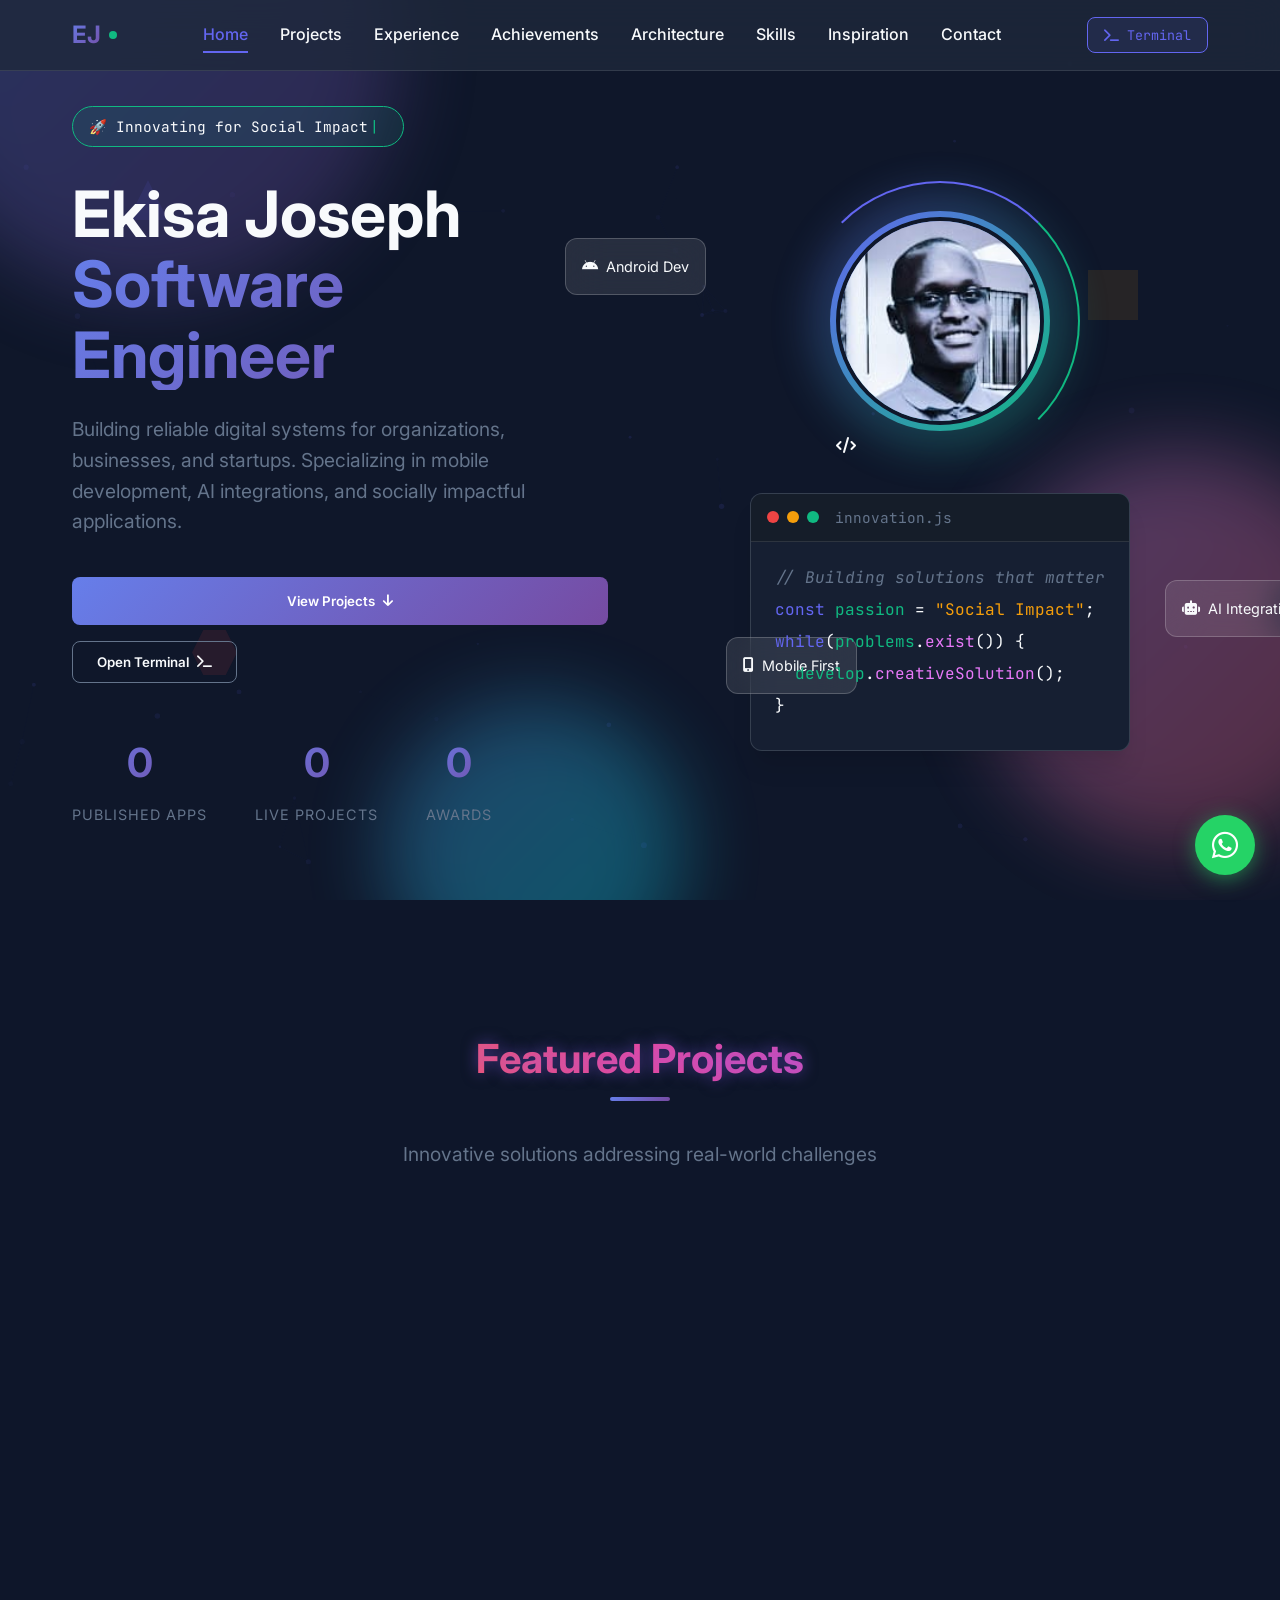
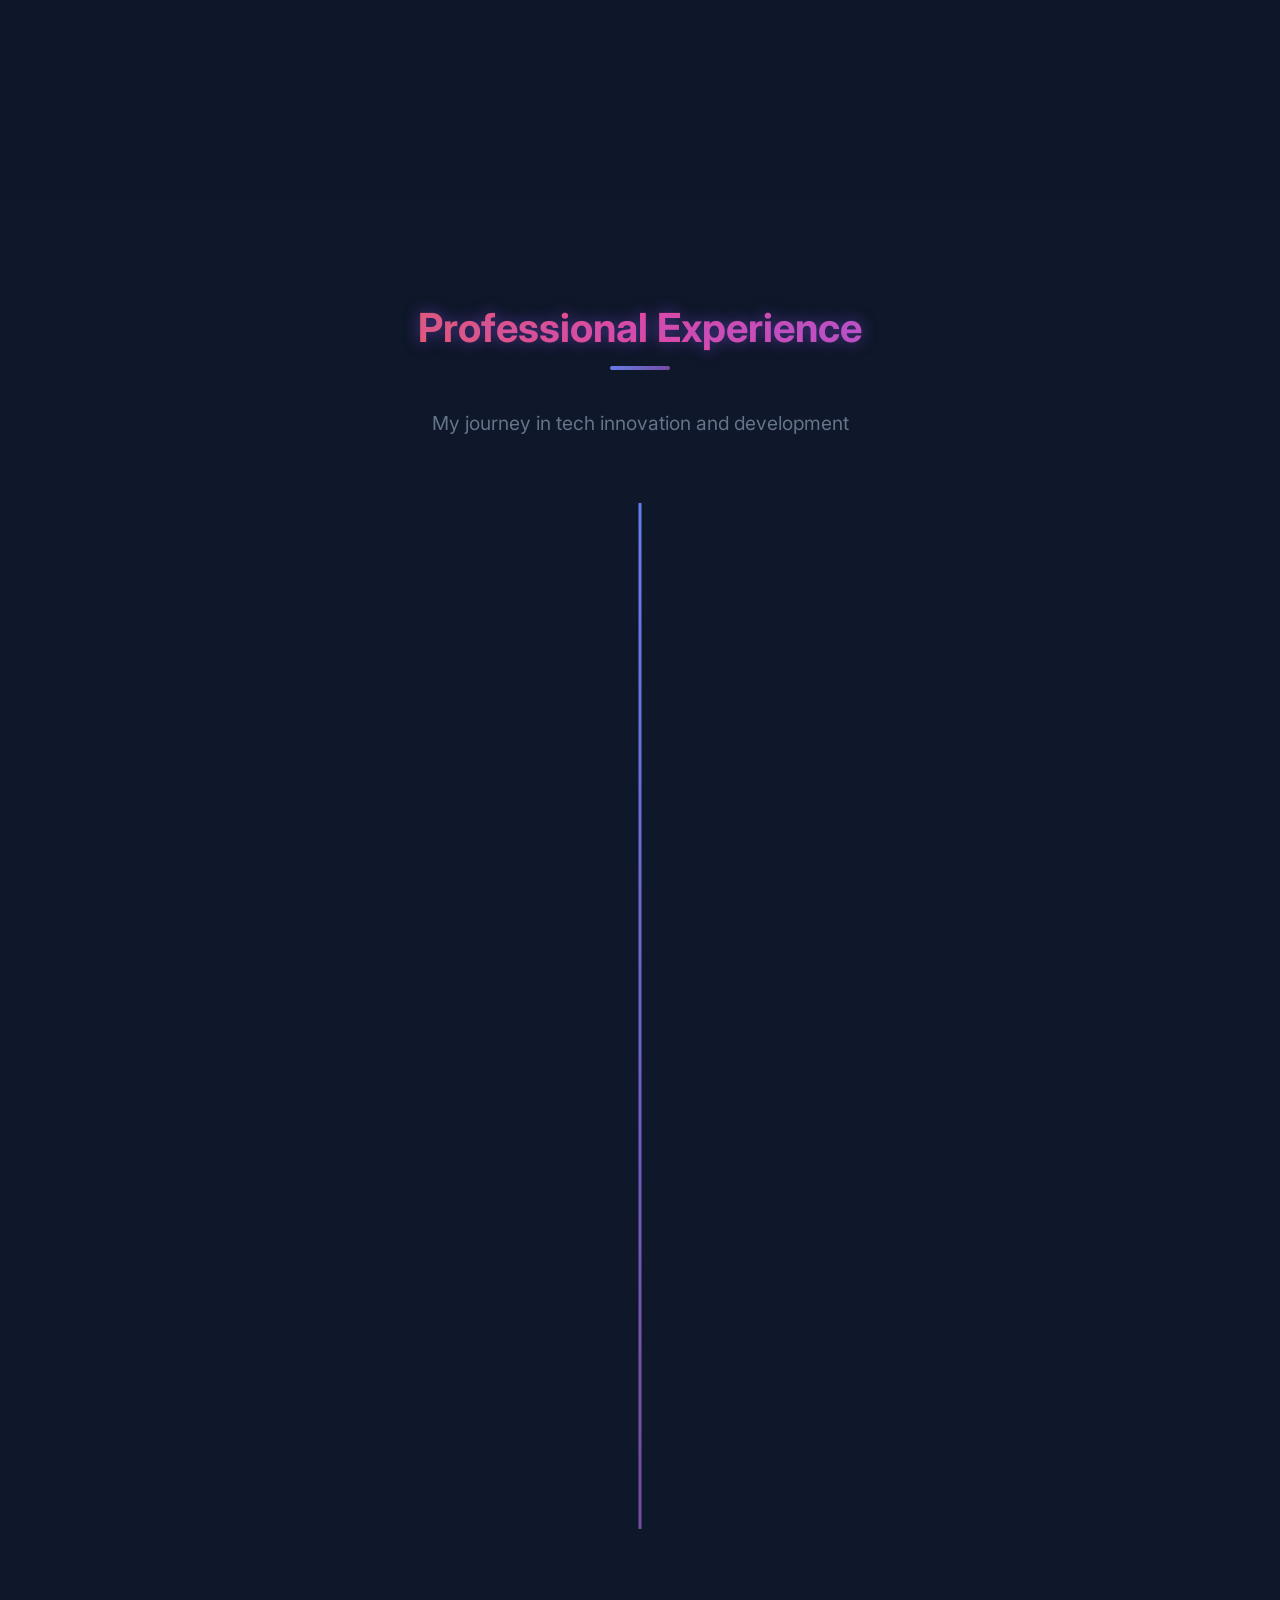
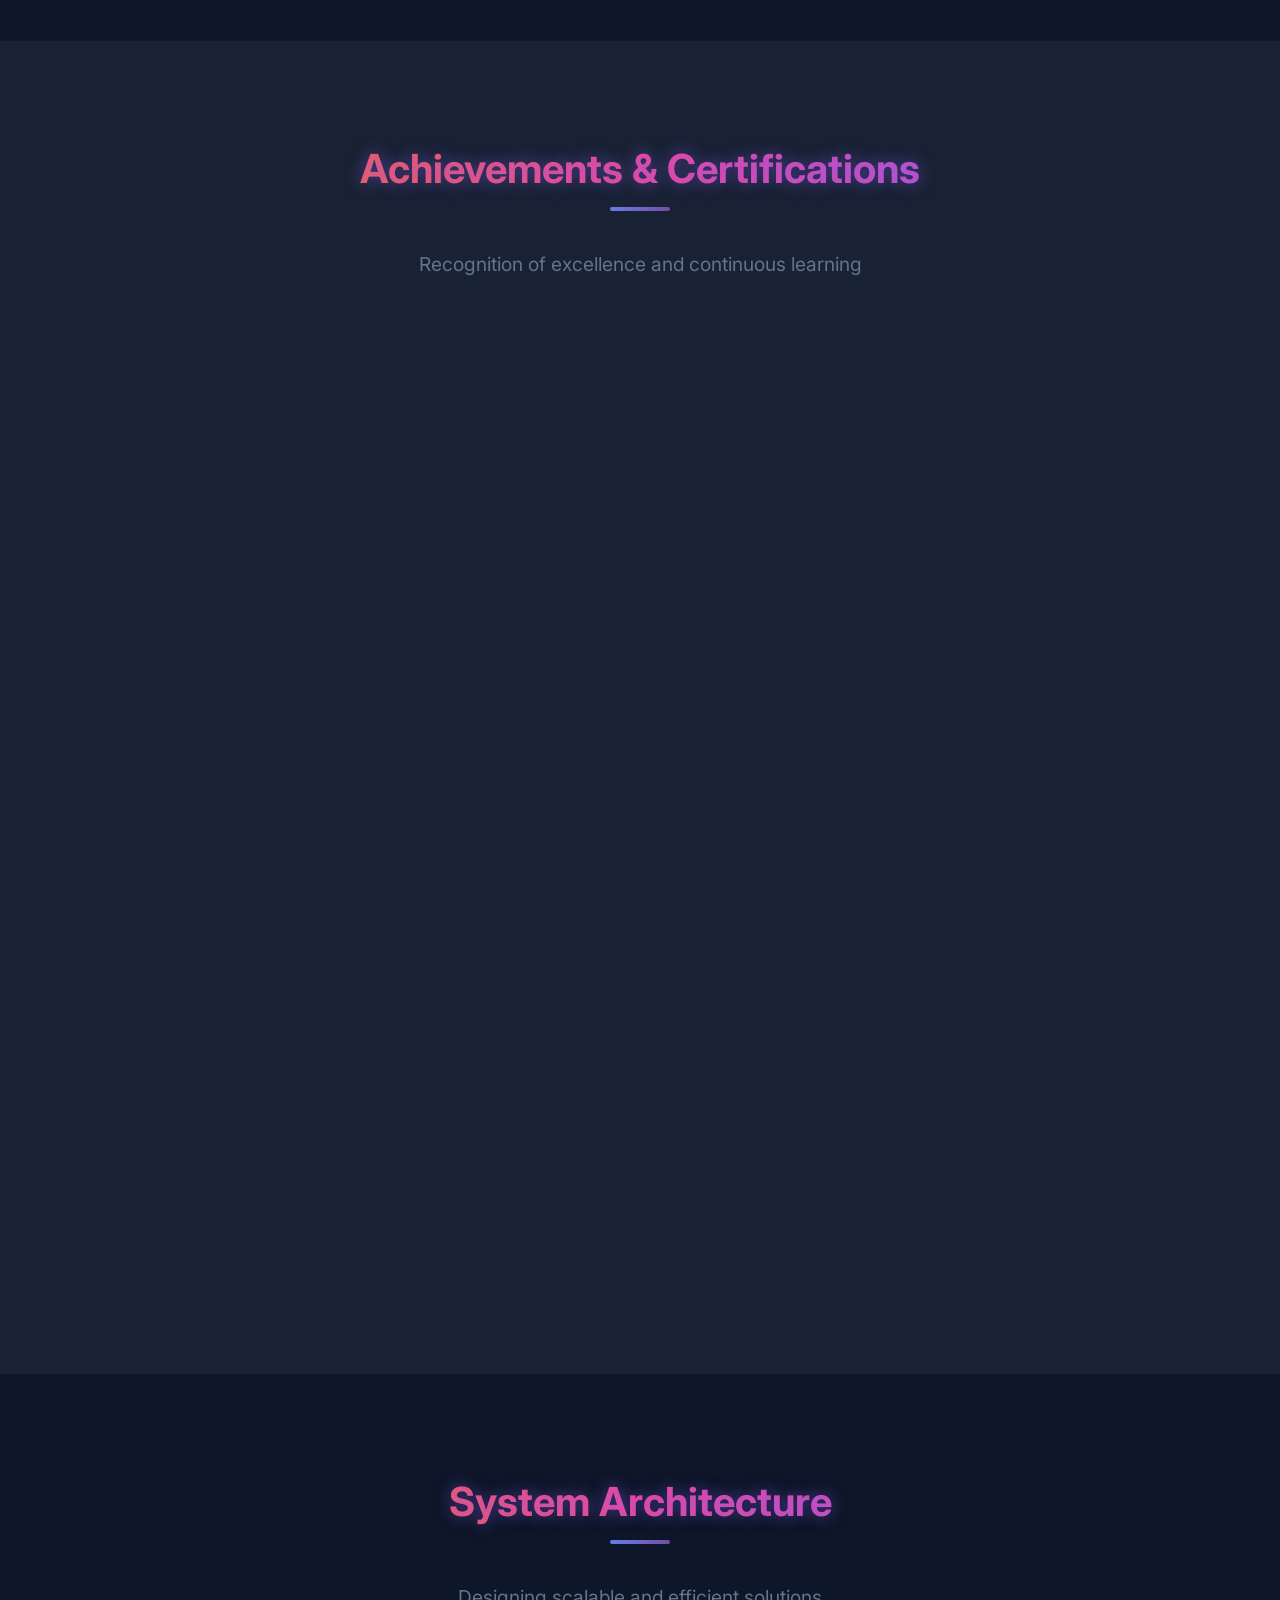
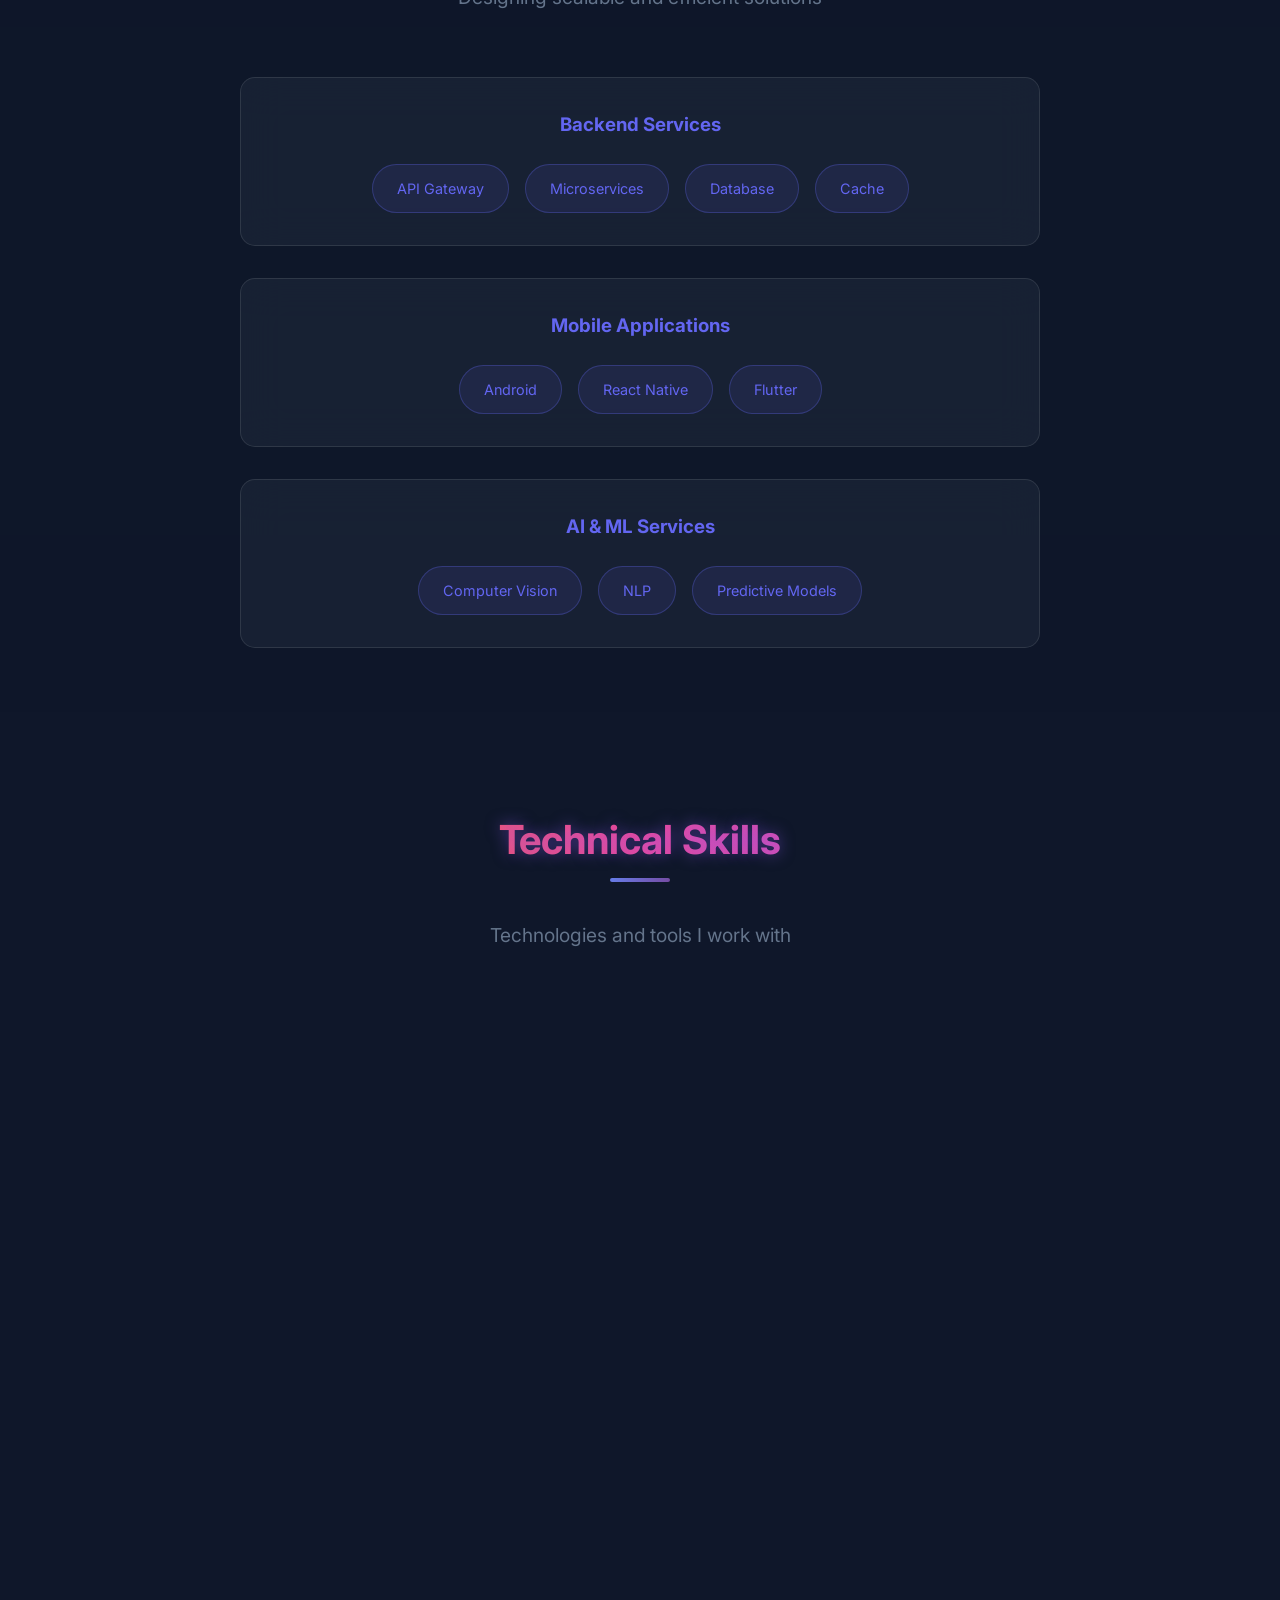
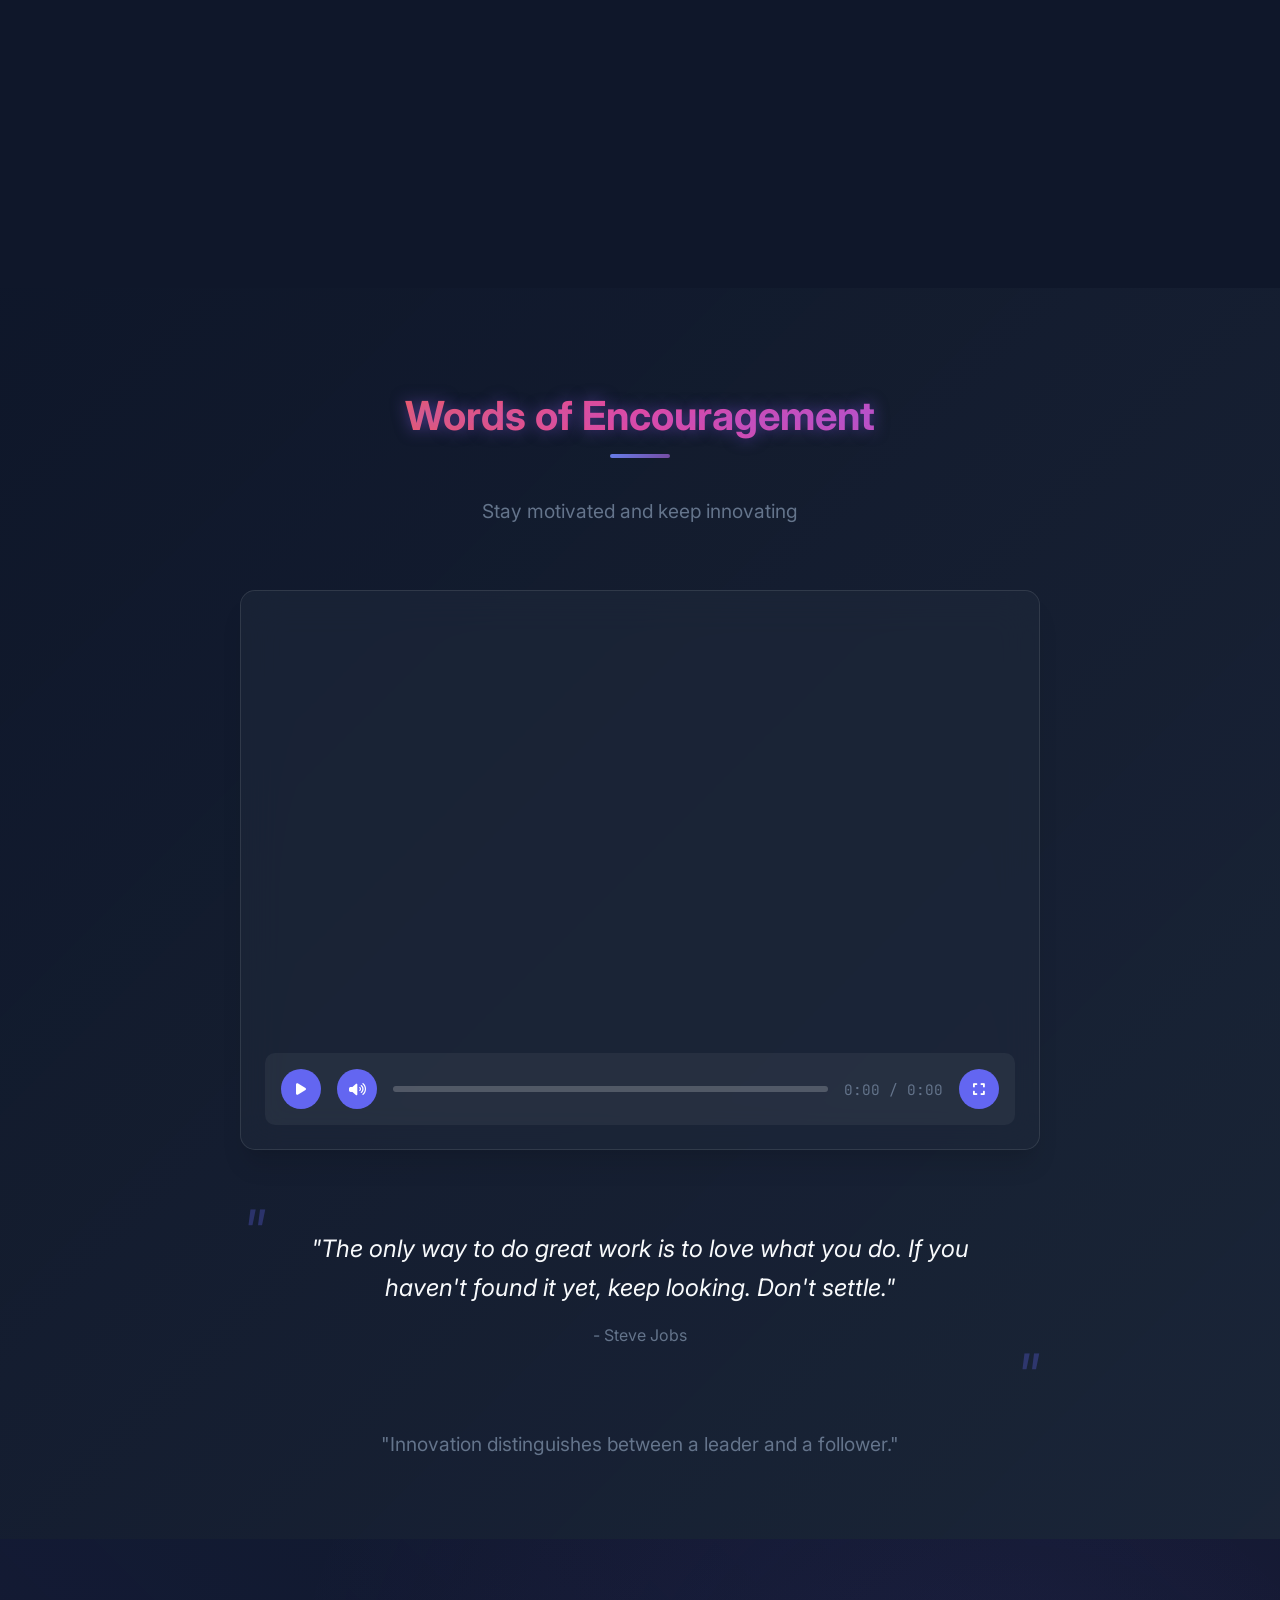
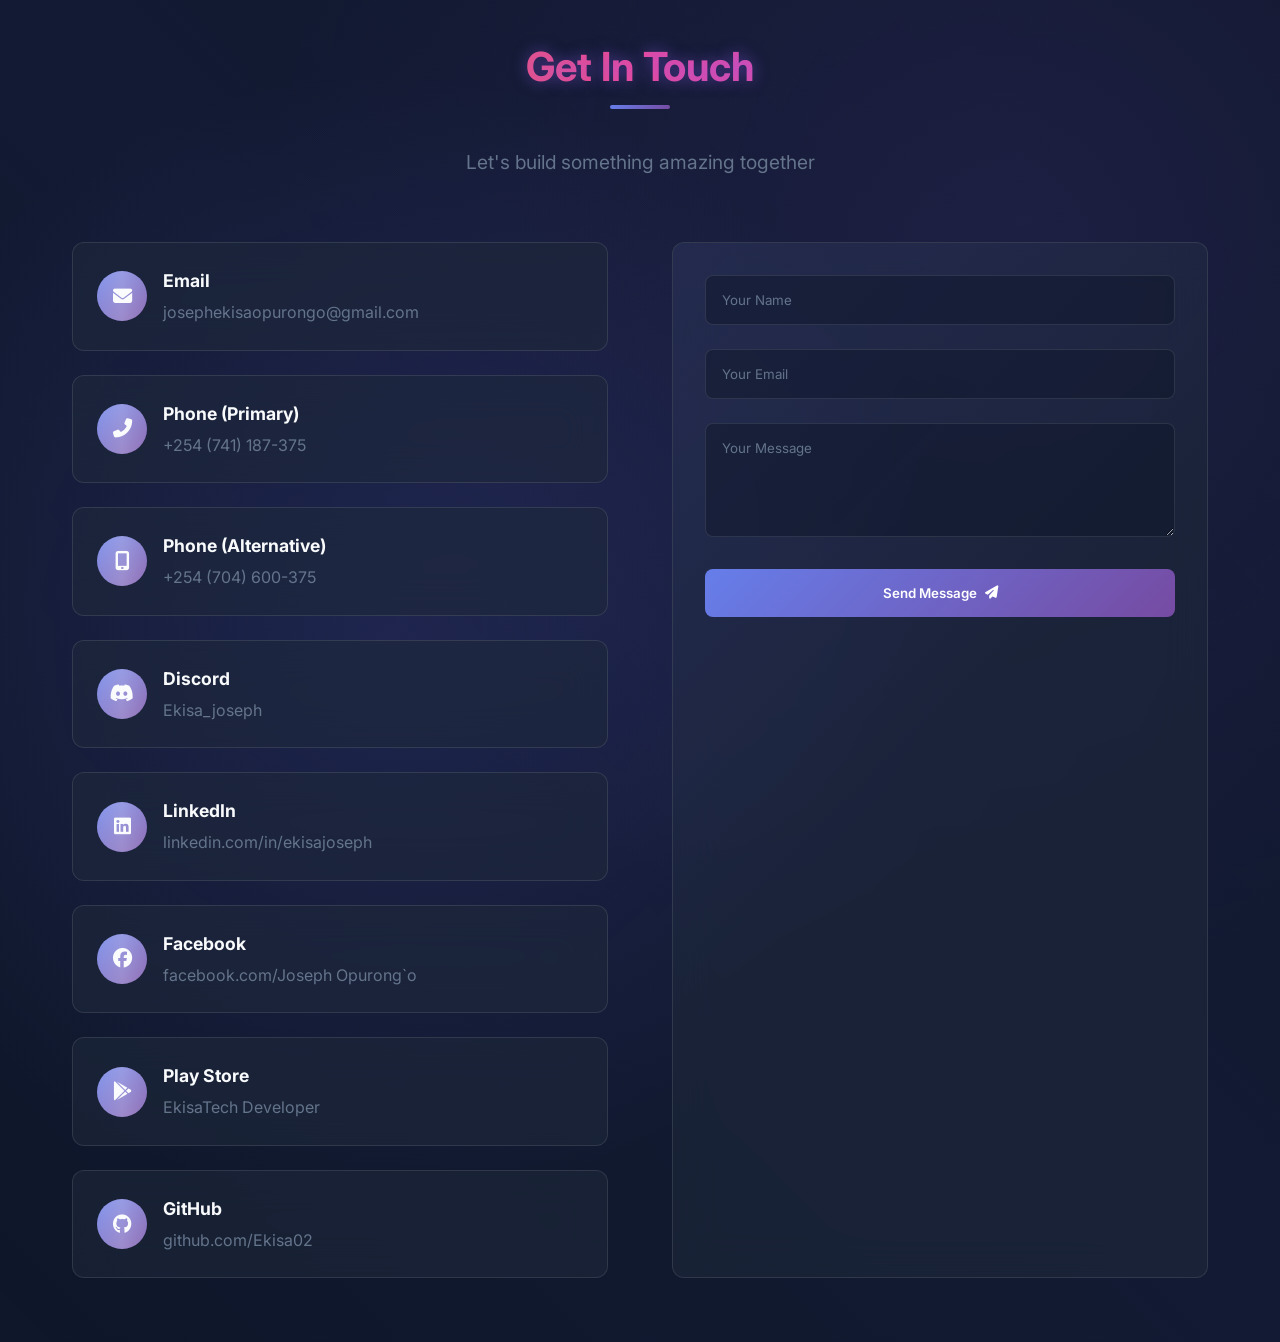
==== commit ebdbe174: "Improved achievement section" ====
--- a/index.html
+++ b/index.html
@@ -208,10 +208,11 @@
                 </div>
                 <div class="achievements-grid" id="achievementsGrid">
                     <!-- Achievements loaded from JSON -->
-                </div>
-            </div>
-        </section>
- 
+                    
+                </div>
+            </div>
+        </section>
+
         <!-- Architecture Section -->
         <section id="architecture" class="section architecture-section">
             <div class="container">
@@ -336,7 +337,54 @@
                             </div>
                             <div>
                                 <h3>Email</h3>
-                                <p>ekisa.joseph@example.com</p>
+                                <a href="mailto:josephekisaopurongo@gmail.com">josephekisaopurongo@gmail.com</a>
+                            </div>
+                        </div>
+                        <div class="contact-item">
+                            <div class="contact-icon">
+                                <i class="fas fa-phone-alt"></i>
+                            </div>
+                            <div>
+                                <h3>Phone (Primary)</h3>
+                                <a href="tel:+254741187375">+254 (741) 187-375</a>
+                            </div>
+                        </div>
+                        <div class="contact-item">
+                            <div class="contact-icon">
+                                <i class="fas fa-mobile-alt"></i>
+                            </div>
+                            <div>
+                                <h3>Phone (Alternative)</h3>
+                                <a href="tel:+0987654321">+254 (704) 600-375</a>
+                            </div>
+                        </div>
+                        <div class="contact-item">
+                            <div class="contact-icon">
+                                <i class="fab fa-discord"></i>
+                            </div>
+                            <div>
+                                <h3>Discord</h3>
+                                <a href="https://discord.com/channels/@me" target="_blank">Ekisa_joseph</a>
+                            </div>
+                        </div>
+                        <div class="contact-item">
+                            <div class="contact-icon">
+                                <i class="fab fa-linkedin"></i>
+                            </div>
+                            <div>
+                                <h3>LinkedIn</h3>
+                                <a href="https://www.linkedin.com/in/ekisa-joseph-232b7b2b3/"
+                                    target="_blank">linkedin.com/in/ekisajoseph</a>
+                            </div>
+                        </div>
+                        <div class="contact-item">
+                            <div class="contact-icon">
+                                <i class="fab fa-facebook"></i>
+                            </div>
+                            <div>
+                                <h3>Facebook</h3>
+                                <a href="https://www.facebook.com/profile.php?id=100084879503348"
+                                    target="_blank">facebook.com/Joseph Opurong`o</a>
                             </div>
                         </div>
                         <div class="contact-item">
@@ -345,7 +393,9 @@
                             </div>
                             <div>
                                 <h3>Play Store</h3>
-                                <p>EkisaTech Developer</p>
+                                <a href="https://play.google.com/store/apps/dev?id=5099464761594773865"
+                                    target="_blank">EkisaTech
+                                    Developer</a>
                             </div>
                         </div>
                         <div class="contact-item">
@@ -354,60 +404,76 @@
                             </div>
                             <div>
                                 <h3>GitHub</h3>
-                                <p>github.com/Ekisa02</p>
-                            </div>
-                        </div>
-                    </div>
-                    <div class="contact-form">
-                        <form id="contactForm">
-                            <div class="form-group">
-                                <input type="text" id="name" placeholder="Your Name" required>
-                            </div>
-                            <div class="form-group">
-                                <input type="email" id="email" placeholder="Your Email" required>
-                            </div>
-                            <div class="form-group">
-                                <textarea id="message" placeholder="Your Message" rows="5" required></textarea>
-                            </div>
-                            <button type="submit" class="btn btn-primary">
-                                <span>Send Message</span>
-                                <i class="fas fa-paper-plane"></i>
-                            </button>
-                        </form>
-                    </div>
-                </div>
-            </div>
-        </section>
-    </main>
-
-    <!-- Terminal Modal -->
-    <div class="terminal-modal" id="terminalModal">
-        <div class="terminal-container">
-            <div class="terminal-header">
-                <div class="terminal-title">
-                    <i class="fas fa-terminal"></i>
-                    <span>portfolio-terminal</span>
-                </div>
-                <div class="terminal-controls">
-                    <button class="control-btn" onclick="minimizeTerminal()">
-                        <i class="fas fa-minus"></i>
+                                <a href="https://github.com/Ekisa02" target="_blank">github.com/Ekisa02</a>
+                            </div>
+                        </div>
+                    </div>
+
+
+                  <!-- Formspree Contact Form -->
+            <div class="contact-form">
+                <form id="contactForm" action="https://formspree.io/f/xnnlbwya" method="POST">
+                    <div id="form-status" class="form-status"></div>
+                    <div class="form-group">
+                        <input type="text" id="name" name="name" placeholder="Your Name" required>
+                    </div>
+                    <div class="form-group">
+                        <input type="email" id="email" name="email" placeholder="Your Email" required>
+                    </div>
+                    <div class="form-group">
+                        <textarea id="message" name="message" placeholder="Your Message" rows="5" required></textarea>
+                    </div>
+                    <!-- Honeypot field for spam protection -->
+                    <input type="text" name="_gotcha" style="display: none;">
+                    <button type="submit" class="btn btn-primary">
+                        <span>Send Message</span>
+                        <i class="fas fa-paper-plane"></i>
                     </button>
-                    <button class="control-btn" onclick="closeTerminal()">
-                        <i class="fas fa-times"></i>
-                    </button>
-                </div>
-            </div>
-            <div class="terminal-body" id="terminalBody">
-                <!-- Terminal content loaded dynamically -->
+                </form>
+            </div>
+
+                </div>
+            </div>
+        </section>
+
+        <!-- Terminal Modal -->
+        <div class="terminal-modal" id="terminalModal">
+            <div class="terminal-container">
+                <div class="terminal-header">
+                    <div class="terminal-title">
+                        <i class="fas fa-terminal"></i>
+                        <span>portfolio-terminal</span>
+                    </div>
+                    <div class="terminal-controls">
+                        <button class="control-btn" onclick="minimizeTerminal()">
+                            <i class="fas fa-minus"></i>
+                        </button>
+                        <button class="control-btn" onclick="closeTerminal()">
+                            <i class="fas fa-times"></i>
+                        </button>
+                    </div>
+                </div>
+                <div class="terminal-body" id="terminalBody">
+                    <!-- Terminal content loaded dynamically -->
+                </div>
             </div>
         </div>
-    </div>
-
-    <!-- Scripts -->
-    <script src="src/data/terminal-data.js"></script>
-    <script src="src/components/terminal.js"></script>
-    <script src="src/components/animations.js"></script>
-    <script src="src/pages/main.js"></script>
+
+
+        <!-- Floating WhatsApp section-->
+        <div class="whatsapp-float">
+            <a href="https://wa.me/254741187375?text=Hello%20Ekisa!%20I%20visited%20your%20website%20and%20would%20like%20to%20connect%20with%20you%20regarding%20your%20services."
+                target="_blank" class="whatsapp-link">
+                <i class="fab fa-whatsapp"></i>
+            </a>
+            <div class="whatsapp-tooltip">Chat with me on WhatsApp!</div>
+        </div>
+
+        <!-- Scripts -->
+        <script src="src/data/terminal-data.js"></script>
+        <script src="src/components/terminal.js"></script>
+        <script src="src/components/animations.js"></script>
+        <script src="src/pages/main.js"></script>
 </body>
 
 </html>
--- a/public/styles/index.css
+++ b/public/styles/index.css
@@ -1628,8 +1628,288 @@
     background: var(--primary);
     color: white;
     transform: scale(1.05);
-}
-
+}/* --- Certificate Button & Modal Styles --- */
+
+/* Button on the card */
+.btn-view-cert {
+    background-color: rgba(0, 255, 200, 0.1); /* Subtle vibrant background */
+    border: 1px solid rgba(0, 255, 200, 0.5);
+    color: #00ffc8; /* Vibrant text */
+    padding: 8px 16px;
+    border-radius: 4px;
+    cursor: pointer;
+    font-size: 0.9em;
+    font-weight: 600;
+    margin-top: 16px;
+    transition: all 0.3s ease;
+    position: relative;
+    z-index: 10;
+}
+
+.btn-view-cert:hover {
+    background-color: rgba(0, 255, 200, 0.2);
+    box-shadow: 0 0 15px rgba(0, 255, 200, 0.3);
+}
+
+/* Modal Overlay */
+.certificate-modal-overlay {
+    position: fixed;
+    top: 0;
+    left: 0;
+    width: 100%;
+    height: 100%;
+    padding: 16px; 
+    place-self: center;
+    align-self: center;
+    background: rgba(0, 0, 0, 0.85);
+    backdrop-filter: blur(10px);
+    z-index: 1000;
+    animation: fadeIn 0.3s ease forwards;
+    
+    /* --- THESE ARE THE KEY LINES --- */
+    display: flex;
+    align-items: center;
+    justify-content: center;
+    /* --- END KEY LINES --- */
+
+    /* Add padding just in case, for small screens */
+    padding: 16px; 
+}
+
+/* Modal Fade-out Animation */
+.certificate-modal-overlay.closing {
+    animation: fadeOut 0.3s ease forwards;
+}
+
+/* The Modal Box */
+.certificate-modal {
+    background: #1e1e2f; /* Dark, modern background */
+    border: 1px solid #333;
+    border-radius: 12px;
+    box-shadow: 0 10px 30px rgba(0, 0, 0, 0.5);
+    width: 90%;
+    max-width: 900px; /* Max width for large certificates */
+    max-height: 90vh; /* Max height */
+    display: flex;
+    flex-direction: column;
+    overflow: hidden;
+    animation: flipIn 0.5s cubic-bezier(0.38, 0.95, 0.32, 1.1) forwards;
+}
+
+/* Modal Header */
+.modal-header {
+    display: flex;
+    justify-content: space-between;
+    align-items: center;
+    padding: 16px 24px;
+    border-bottom: 1px solid #333;
+}
+
+.modal-header h3 {
+    margin: 0;
+    font-size: 1.25em;
+    color: #fff;
+}
+
+.modal-close-btn {
+    background: none;
+    border: none;
+    font-size: 2em;
+    color: #888;
+    cursor: pointer;
+    line-height: 1;
+    padding: 0;
+    transition: color 0.2s ease, transform 0.2s ease;
+}
+
+.modal-close-btn:hover {
+    color: #fff;
+    transform: rotate(90deg);
+}
+
+/* Modal Body (Image Container) */
+.modal-body {
+    padding: 24px;
+    overflow-y: auto; /* Allow scrolling if image is tall */
+    flex-grow: 1;
+    align-self: center;
+    display: flex;
+    justify-content: center;
+    align-items: center;
+    background: #111; /* Dark bg for the image */
+}
+
+.modal-body img {
+    max-width: 100%;
+    max-height: 100%;
+    height: auto;
+    border-radius: 4px;
+    border: 1px solid #444;
+}
+
+/* Modal Footer (Buttons) */
+.modal-footer {
+    display: flex;
+    justify-content: flex-end;
+    gap: 12px;
+    padding: 16px 24px;
+    border-top: 1px solid #333;
+    background: #252538; /* Slightly different bg for footer */
+}
+
+/* Shared Modal Button Style */
+.btn-modal-download,
+.btn-modal-share {
+    --vibrant-color: #00ffc8; /* Main accent color */
+    padding: 10px 20px;
+    border-radius: 6px;
+    border: none;
+    cursor: pointer;
+    font-weight: 600;
+    font-size: 0.95em;
+    transition: all 0.3s ease;
+    display: inline-flex;
+    align-items: center;
+    gap: 8px;
+}
+
+.btn-modal-download {
+    background: var(--vibrant-color);
+    color: #111;
+}
+
+.btn-modal-download:hover {
+    background: #fff;
+    box-shadow: 0 0 15px var(--vibrant-color);
+}
+
+.btn-modal-share {
+    background: #333;
+    color: #eee;
+}
+
+.btn-modal-share:hover {
+    background: #444;
+    color: #fff;
+}
+/* --- New 3D Flip-In Animation --- */
+@keyframes flipIn {
+  from {
+    opacity: 0;
+    /* Starts from 90deg (invisible) and smaller */
+    transform: perspective(1000px) rotateY(90deg) scale(0.8);
+  }
+  to {
+    opacity: 1;
+    /* Flips to 0deg (facing you) and full size */
+    transform: perspective(1000px) rotateY(0deg) scale(1);
+  }
+}
+
+/* Keyframe Animations */
+@keyframes fadeIn {
+    from { opacity: 0; }
+    to { opacity: 1; }
+}
+
+@keyframes fadeOut {
+    from { opacity: 1; }
+    to { opacity: 0; }
+}
+
+@keyframes scaleUp {
+    from { opacity: 0; transform: scale(0.8); }
+    to { opacity: 1; transform: scale(1); }
+}
+
+/* Responsive */
+@media (max-width: 600px) {
+    .modal-header {
+        padding: 12px 16px;
+    }
+    .modal-header h3 {
+        font-size: 1.1em;
+    }
+    .modal-body {
+        padding: 12px;
+    }
+    .modal-footer {
+        padding: 12px 16px;
+        flex-direction: column;
+    }
+    .btn-modal-download,
+    .btn-modal-share {
+        width: 100%;
+        justify-content: center;
+    }
+}
+
+.modal-body .certificate-image,
+.modal-body .certificate-iframe {
+    transition: all 0.3s cubic-bezier(0.25, 0.8, 0.25, 1);
+}
+
+.modal-body .certificate-image:hover,
+.modal-body .certificate-iframe:hover {
+    /* This creates a subtle 3D tilt */
+    transform: scale(1.02) perspective(1500px) rotateY(4deg) rotateX(2deg);
+    
+    /* This adds a 'vibrant' glow matching your buttons */
+    box-shadow: 0 10px 30px rgba(0, 255, 200, 0.3);
+}
+
+/* ---  Styles for PDF/Image Modal --- */
+
+/* This makes the modal wider for PDFs */
+.certificate-modal.pdf-modal {
+    width: 90%;
+    align-self: center;
+    max-width: 1000px; /* Wider for PDFs */
+    height: 90vh; /* Taller for PDFs */
+}
+
+/* This is the new <iframe> style */
+.certificate-iframe {
+    width: 100%;
+    height: 100%;
+    border: none;
+    align-self: center;
+    border-radius: 4px; /* Match image style */
+}
+
+/* This is the <img> style */
+.certificate-image {
+    max-width: 100%;
+    max-height: 100%;
+    height: auto;
+    border-radius: 4px;
+    border: 1px solid #444;
+}
+
+/* This rule makes the modal body flexible */
+.modal-body {
+    padding: 24px;
+    overflow: hidden; /* Hide overflow */
+    flex-grow: 1;
+    display: flex;
+    justify-content: center;
+    align-items: center;
+    background: #111; 
+}
+
+/* Responsive adjustment for PDF iframe */
+@media (max-width: 600px) {
+    .modal-body {
+        padding: 12px;
+    }
+
+    .certificate-modal.pdf-modal {
+        width: 100vw;
+        height: 100vh;
+        max-height: 100vh;
+        border-radius: 0;
+    }
+}
 /* ===== SKILLS SECTION ===== */
 .skills-container {
     display: grid;
@@ -1679,6 +1959,7 @@
     color: white;
     transform: scale(1.05);
 }
+
 
 /* ===== ENCOURAGEMENT SECTION ===== */
 .encouragement-section {
@@ -1817,7 +2098,46 @@
     position: relative;
 }
 
+
 /* ===== CONTACT SECTION ===== */
+.contact-section {
+    background: radial-gradient(circle at 30% 50%, rgba(99, 102, 241, 0.15) 0%, transparent 50%),
+                radial-gradient(circle at 80% 20%, rgba(139, 92, 246, 0.1) 0%, transparent 50%);
+    position: relative;
+    overflow: hidden;
+}
+
+.contact-section::before {
+    content: '';
+    position: absolute;
+    top: 0;
+    left: 0;
+    width: 100%;
+    height: 100%;
+    background: linear-gradient(45deg, transparent, rgba(99, 102, 241, 0.05), transparent);
+    animation: shimmer 8s infinite linear;
+    z-index: -1;
+}
+
+@keyframes shimmer {
+    0% { transform: translateX(-100%); }
+    100% { transform: translateX(100%); }
+}
+
+.section-title {
+    background: linear-gradient(90deg, #f97316, #ec4899, #8b5cf6);
+    -webkit-background-clip: text;
+    background-clip: text;
+    color: transparent;
+    text-shadow: 0 0 15px rgba(139, 92, 246, 0.5);
+    animation: glow 3s ease-in-out infinite alternate;
+}
+
+@keyframes glow {
+    from { text-shadow: 0 0 15px rgba(139, 92, 246, 0.5); }
+    to { text-shadow: 0 0 20px rgba(139, 92, 246, 0.8), 0 0 30px rgba(99, 102, 241, 0.6); }
+}
+
 .contact-content {
     display: grid;
     grid-template-columns: 1fr 1fr;
@@ -1837,14 +2157,33 @@
     padding: 1.5rem;
     background: rgba(30, 41, 59, 0.6);
     backdrop-filter: blur(20px);
-    border: 1px solid rgba(255,255,255,0.1);
+    border: 1px solid rgba(255, 255, 255, 0.1);
     border-radius: 12px;
-    transition: all 0.3s ease;
+    transition: all 0.4s ease;
+    position: relative;
+    overflow: hidden;
+}
+
+.contact-item::before {
+    content: '';
+    position: absolute;
+    top: 0;
+    left: -100%;
+    width: 100%;
+    height: 100%;
+    background: linear-gradient(90deg, transparent, rgba(255, 255, 255, 0.1), transparent);
+    transition: left 0.7s ease;
+}
+
+.contact-item:hover::before {
+    left: 100%;
 }
 
 .contact-item:hover {
     border-color: var(--primary);
-    transform: translateX(5px);
+    transform: translateX(5px) translateY(-5px);
+    box-shadow: 0 10px 25px rgba(99, 102, 241, 0.3),
+                0 0 15px rgba(139, 92, 246, 0.4);
 }
 
 .contact-icon {
@@ -1856,18 +2195,96 @@
     align-items: center;
     justify-content: center;
     font-size: 1.2rem;
+    transition: all 0.4s ease;
+    position: relative;
+    overflow: hidden;
+}
+
+.contact-icon::after {
+    content: '';
+    position: absolute;
+    top: -50%;
+    left: -50%;
+    width: 200%;
+    height: 200%;
+    background: linear-gradient(45deg, transparent, rgba(255, 255, 255, 0.3), transparent);
+    transform: rotate(45deg);
+    transition: all 0.6s ease;
+}
+
+.contact-item:hover .contact-icon {
+    transform: scale(1.1) rotate(5deg);
+    box-shadow: 0 0 15px rgba(99, 102, 241, 0.7);
+}
+
+.contact-item:hover .contact-icon::after {
+    left: 100%;
+}
+
+.contact-item h3 {
+    font-size: 1.1rem;
+    margin-bottom: 0.3rem;
+    color: var(--light);
+}
+
+.contact-item a {
+    color: var(--gray);
+    text-decoration: none;
+    transition: all 0.3s ease;
+    position: relative;
+    padding-bottom: 2px;
+}
+
+.contact-item a::after {
+    content: '';
+    position: absolute;
+    bottom: 0;
+    left: 0;
+    width: 0;
+    height: 1px;
+    background: var(--primary);
+    transition: width 0.3s ease;
+}
+
+.contact-item a:hover {
+    color: var(--primary-light);
+}
+
+.contact-item a:hover::after {
+    width: 100%;
 }
 
 .contact-form {
     background: rgba(30, 41, 59, 0.6);
     backdrop-filter: blur(20px);
-    border: 1px solid rgba(255,255,255,0.1);
+    border: 1px solid rgba(255, 255, 255, 0.1);
     border-radius: 12px;
     padding: 2rem;
+    transition: all 0.4s ease;
+    position: relative;
+    overflow: hidden;
+}
+
+.contact-form::before {
+    content: '';
+    position: absolute;
+    top: 0;
+    left: 0;
+    width: 100%;
+    height: 100%;
+    background: linear-gradient(135deg, rgba(99, 102, 241, 0.1) 0%, transparent 50%);
+    z-index: -1;
+}
+
+.contact-form:hover {
+    border-color: rgba(99, 102, 241, 0.3);
+    box-shadow: 0 10px 30px rgba(99, 102, 241, 0.2),
+                inset 0 0 15px rgba(99, 102, 241, 0.1);
 }
 
 .form-group {
     margin-bottom: 1.5rem;
+    position: relative;
 }
 
 .form-group input,
@@ -1875,24 +2292,143 @@
     width: 100%;
     padding: 1rem;
     background: rgba(15, 23, 42, 0.5);
-    border: 1px solid rgba(255,255,255,0.1);
+    border: 1px solid rgba(255, 255, 255, 0.1);
     border-radius: 8px;
     color: var(--light);
     font-family: var(--font-main);
-    transition: all 0.3s ease;
+    transition: all 0.4s ease;
 }
 
 .form-group input:focus,
 .form-group textarea:focus {
     outline: none;
     border-color: var(--primary);
-    box-shadow: 0 0 0 3px rgba(99, 102, 241, 0.1);
+    box-shadow: 0 0 0 3px rgba(99, 102, 241, 0.1),
+                inset 0 0 10px rgba(99, 102, 241, 0.1);
+    background: rgba(15, 23, 42, 0.7);
 }
 
 .form-group input::placeholder,
 .form-group textarea::placeholder {
     color: var(--gray);
-}
+    transition: all 0.3s ease;
+}
+
+.form-group input:focus::placeholder,
+.form-group textarea:focus::placeholder {
+    color: rgba(148, 163, 184, 0.5);
+    transform: translateX(5px);
+}
+
+/* Form Status Messages */
+.form-status {
+    padding: 1rem;
+    border-radius: 8px;
+    margin-bottom: 1.5rem;
+    text-align: center;
+    font-weight: 500;
+    transition: all 0.3s ease;
+    display: none;
+}
+
+.form-status.success {
+    background: rgba(16, 185, 129, 0.2);
+    border: 1px solid rgba(16, 185, 129, 0.5);
+    color: #10b981;
+    display: block;
+}
+
+.form-status.error {
+    background: rgba(239, 68, 68, 0.2);
+    border: 1px solid rgba(239, 68, 68, 0.5);
+    color: #ef4444;
+    display: block;
+}
+
+/* Submit Button Styles */
+.btn-primary {
+    background: var(--gradient-1);
+    border: none;
+    color: white;
+    padding: 1rem 2rem;
+    border-radius: 8px;
+    font-weight: 600;
+    cursor: pointer;
+    display: flex;
+    align-items: center;
+    gap: 0.5rem;
+    transition: all 0.4s ease;
+    position: relative;
+    overflow: hidden;
+    width: 100%;
+    justify-content: center;
+}
+
+.btn-primary::before {
+    content: '';
+    position: absolute;
+    top: 0;
+    left: -100%;
+    width: 100%;
+    height: 100%;
+    background: linear-gradient(90deg, transparent, rgba(255, 255, 255, 0.2), transparent);
+    transition: left 0.7s ease;
+}
+
+.btn-primary:hover::before {
+    left: 100%;
+}
+
+.btn-primary:hover {
+    transform: translateY(-3px);
+    box-shadow: 0 10px 20px rgba(99, 102, 241, 0.4);
+}
+
+.btn-primary:disabled {
+    opacity: 0.7;
+    cursor: not-allowed;
+    transform: none !important;
+}
+
+/* Form submission states */
+.contact-form.submitting .btn-primary {
+    background: linear-gradient(135deg, #6b7280 0%, #4b5563 100%);
+}
+
+.contact-form.submitting .btn-primary span {
+    display: none;
+}
+
+.contact-form.submitting .btn-primary::after {
+    content: 'Sending...';
+}
+
+.contact-form.success {
+    border-color: rgba(16, 185, 129, 0.5);
+    box-shadow: 0 10px 30px rgba(16, 185, 129, 0.2);
+}
+
+.contact-form.error {
+    border-color: rgba(239, 68, 68, 0.5);
+    box-shadow: 0 10px 30px rgba(239, 68, 68, 0.2);
+}
+
+/* Responsive adjustments */
+@media (max-width: 992px) {
+    .contact-content {
+        grid-template-columns: 1fr;
+        gap: 3rem;
+    }
+    
+    .contact-info {
+        order: 2;
+    }
+    
+    .contact-form {
+        order: 1;
+    }
+}
+
 
 /* ===== TERMINAL ===== */
 .terminal-modal {
@@ -2034,6 +2570,146 @@
     color: var(--primary);
 }
 
+
+
+/* ===== Floating Whats ===== */
+
+.whatsapp-float {
+    position: fixed;
+    bottom: 25px;
+    right: 25px;
+    z-index: 1000;
+}
+
+.whatsapp-link {
+    display: flex;
+    align-items: center;
+    justify-content: center;
+    width: 60px;
+    height: 60px;
+    background: #25D366; /* WhatsApp green */
+    color: white;
+    border-radius: 50%;
+    text-decoration: none;
+    box-shadow: 0 4px 20px rgba(37, 211, 102, 0.5);
+    transition: all 0.4s ease;
+    position: relative;
+    overflow: hidden;
+    animation: float 3s ease-in-out infinite;
+}
+
+.whatsapp-link::before {
+    content: '';
+    position: absolute;
+    top: 0;
+    left: 0;
+    width: 100%;
+    height: 100%;
+    background: rgba(255, 255, 255, 0.1);
+    border-radius: 50%;
+    transform: scale(0);
+    transition: transform 0.4s ease;
+}
+
+.whatsapp-link:hover::before {
+    transform: scale(1);
+}
+
+.whatsapp-link i {
+    font-size: 30px;
+    z-index: 1;
+    transition: transform 0.3s ease;
+}
+
+.whatsapp-link:hover i {
+    transform: scale(1.1);
+}
+
+.whatsapp-link:hover {
+    transform: scale(1.1);
+    box-shadow: 0 6px 25px rgba(37, 211, 102, 0.7),
+                0 0 0 10px rgba(37, 211, 102, 0.1);
+}
+
+.whatsapp-tooltip {
+    position: absolute;
+    bottom: 70px;
+    right: 50%;
+    transform: translateX(50%);
+    background: rgba(30, 41, 59, 0.9);
+    color: white;
+    padding: 8px 12px;
+    border-radius: 6px;
+    font-size: 0.8rem;
+    white-space: nowrap;
+    opacity: 0;
+    visibility: hidden;
+    transition: all 0.3s ease;
+    backdrop-filter: blur(10px);
+    border: 1px solid rgba(255, 255, 255, 0.1);
+}
+
+.whatsapp-tooltip::after {
+    content: '';
+    position: absolute;
+    top: 100%;
+    right: 50%;
+    transform: translateX(50%);
+    border: 6px solid transparent;
+    border-top-color: rgba(30, 41, 59, 0.9);
+}
+
+.whatsapp-float:hover .whatsapp-tooltip {
+    opacity: 1;
+    visibility: visible;
+    bottom: 75px;
+}
+
+@keyframes float {
+    0% {
+        transform: translateY(0);
+    }
+    50% {
+        transform: translateY(-10px);
+    }
+    100% {
+        transform: translateY(0);
+    }
+}
+
+/* Pulse animation */
+@keyframes pulse {
+    0% {
+        box-shadow: 0 0 0 0 rgba(37, 211, 102, 0.7);
+    }
+    70% {
+        box-shadow: 0 0 0 15px rgba(37, 211, 102, 0);
+    }
+    100% {
+        box-shadow: 0 0 0 0 rgba(37, 211, 102, 0);
+    }
+}
+
+.whatsapp-link {
+    animation: float 3s ease-in-out infinite, pulse 2s infinite;
+}
+
+/* Responsive adjustments */
+@media (max-width: 768px) {
+    .whatsapp-float {
+        bottom: 20px;
+        right: 20px;
+    }
+    
+    .whatsapp-link {
+        width: 55px;
+        height: 55px;
+    }
+    
+    .whatsapp-link i {
+        font-size: 26px;
+    }
+}
 /* ===== UTILITY CLASSES ===== */
 .fade-in {
     opacity: 0;
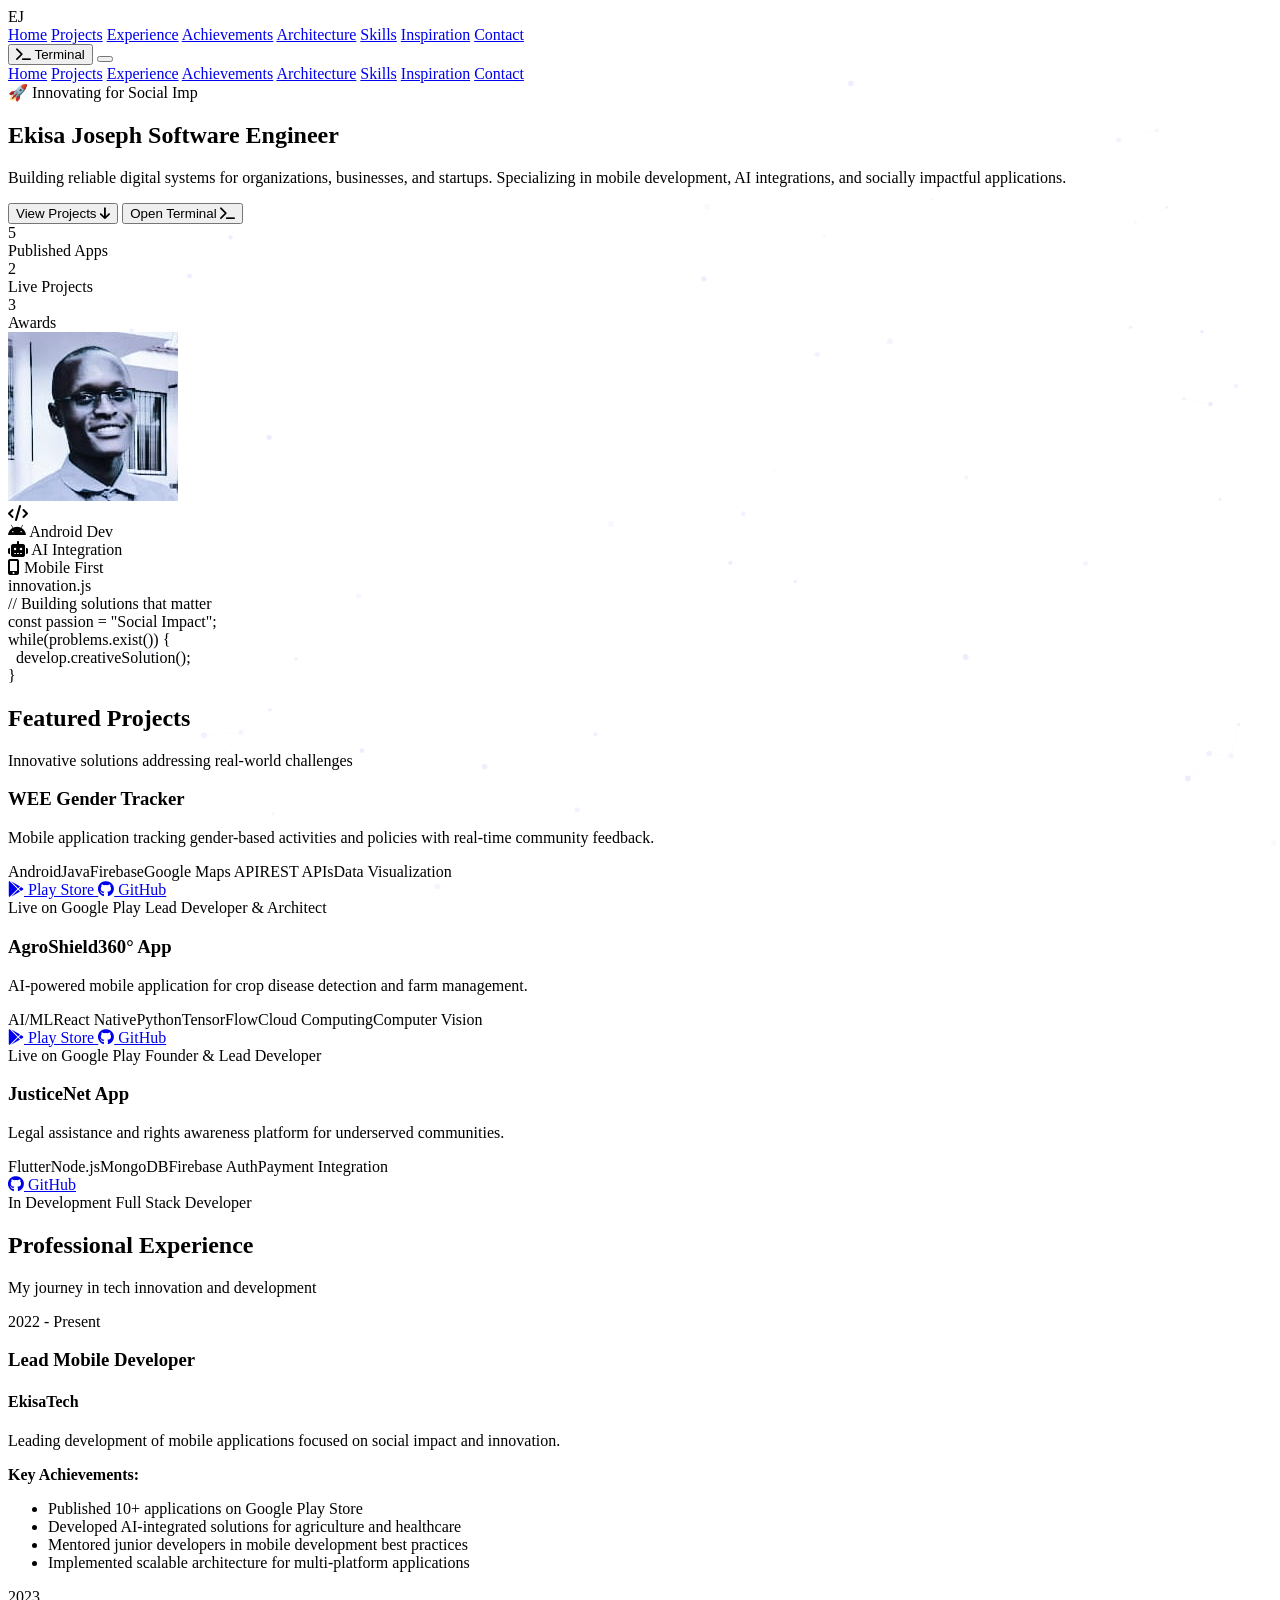
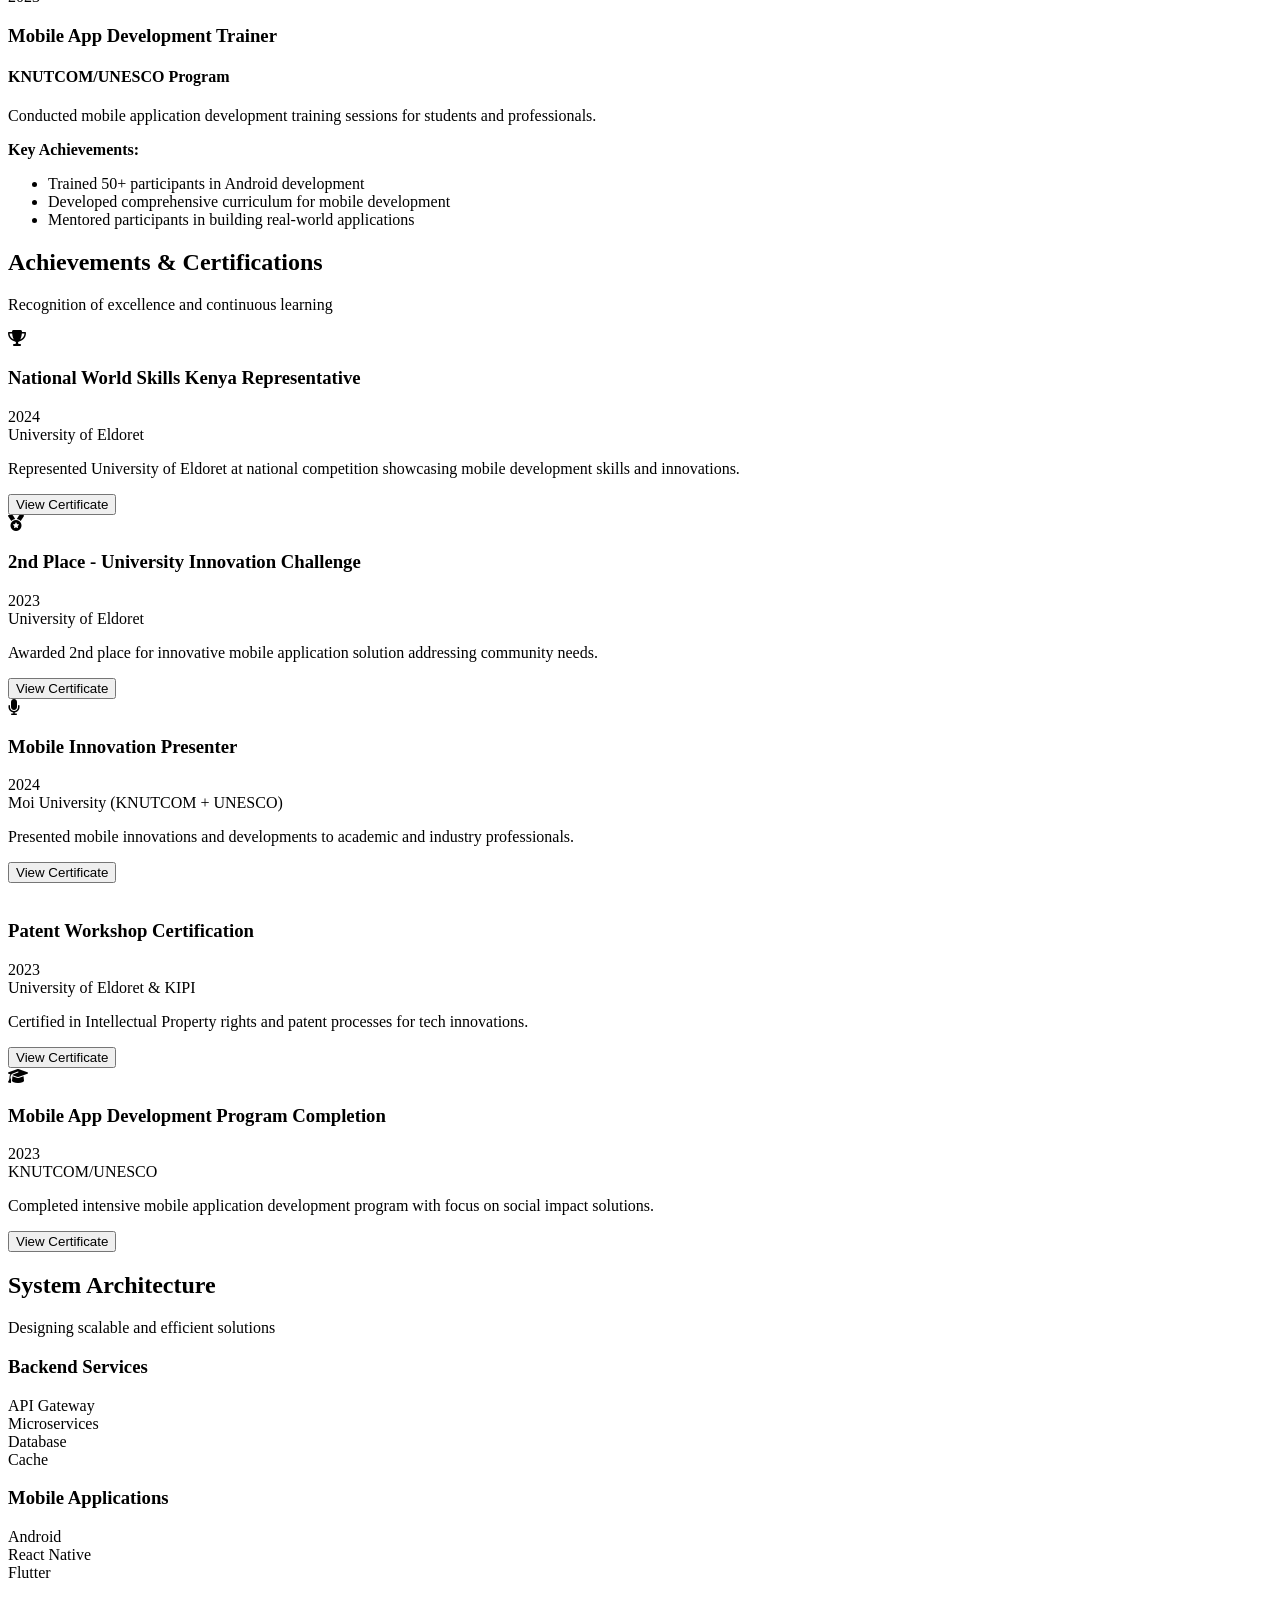
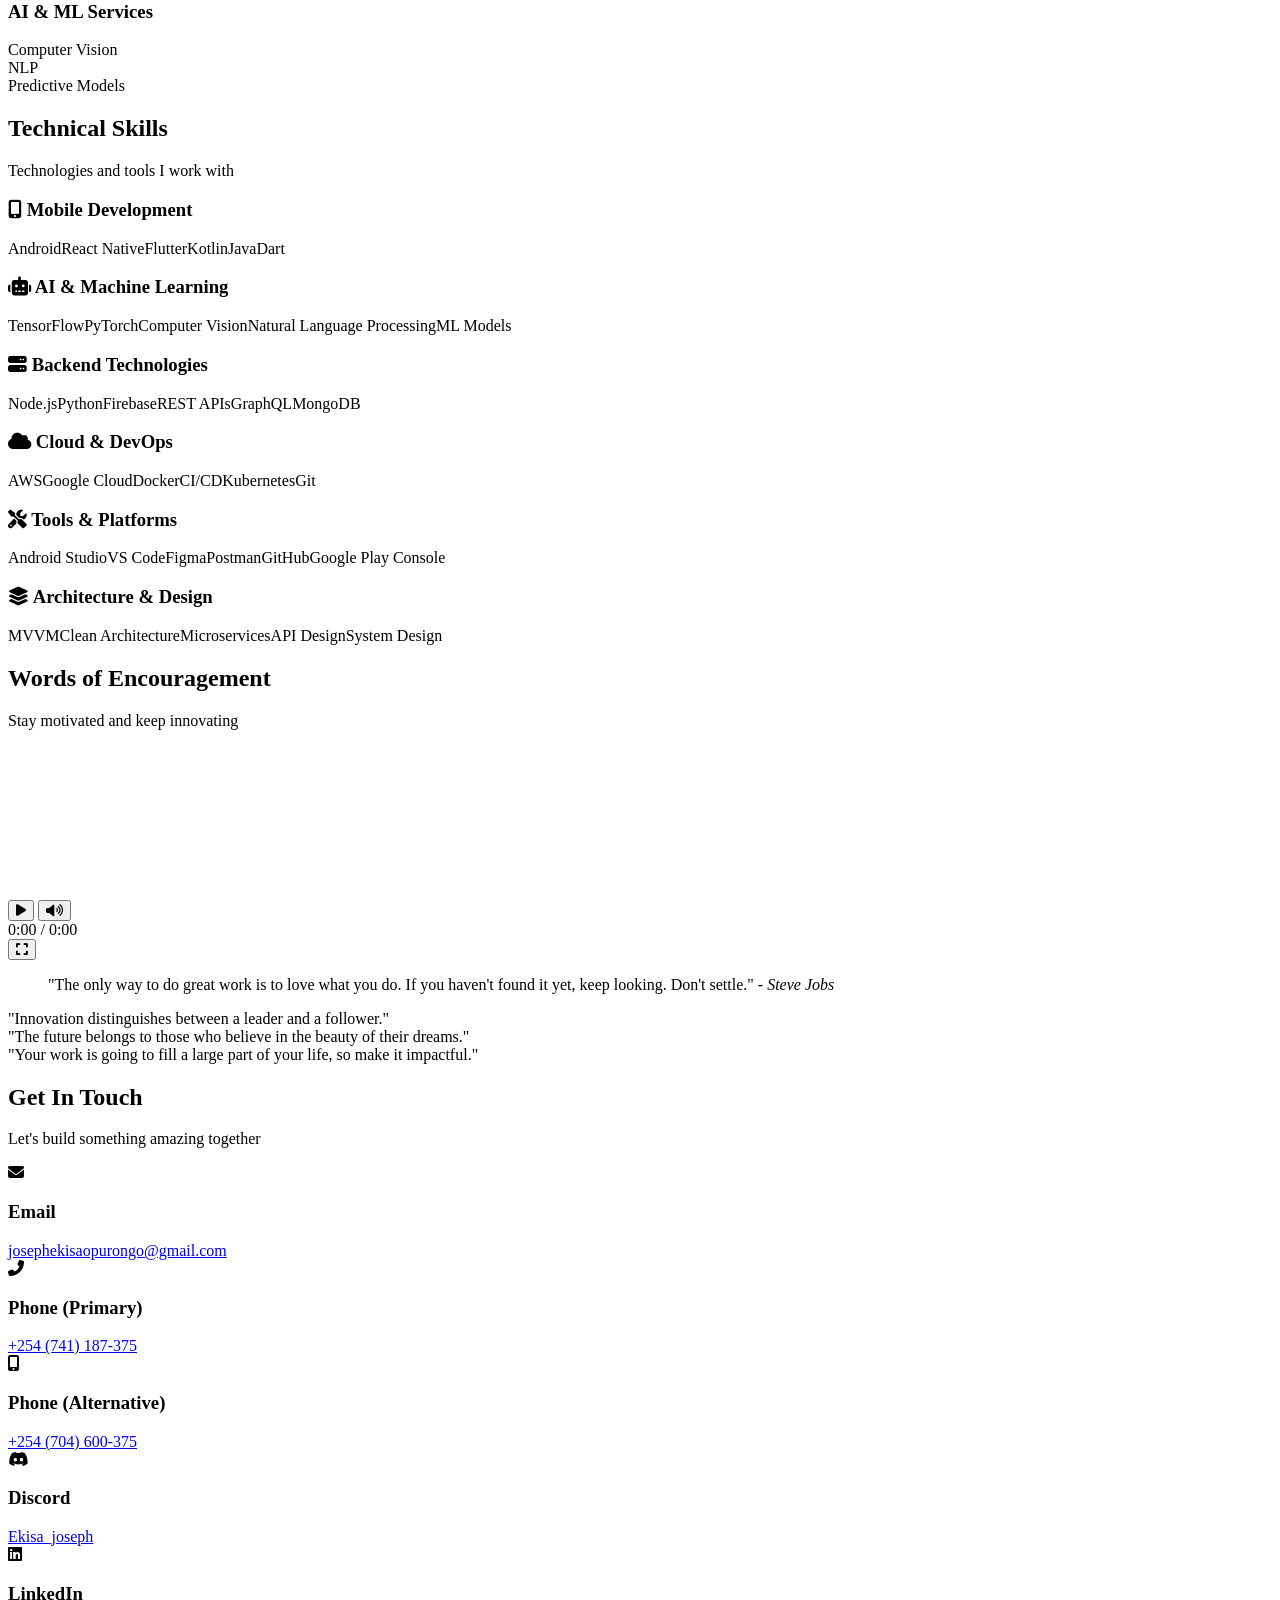
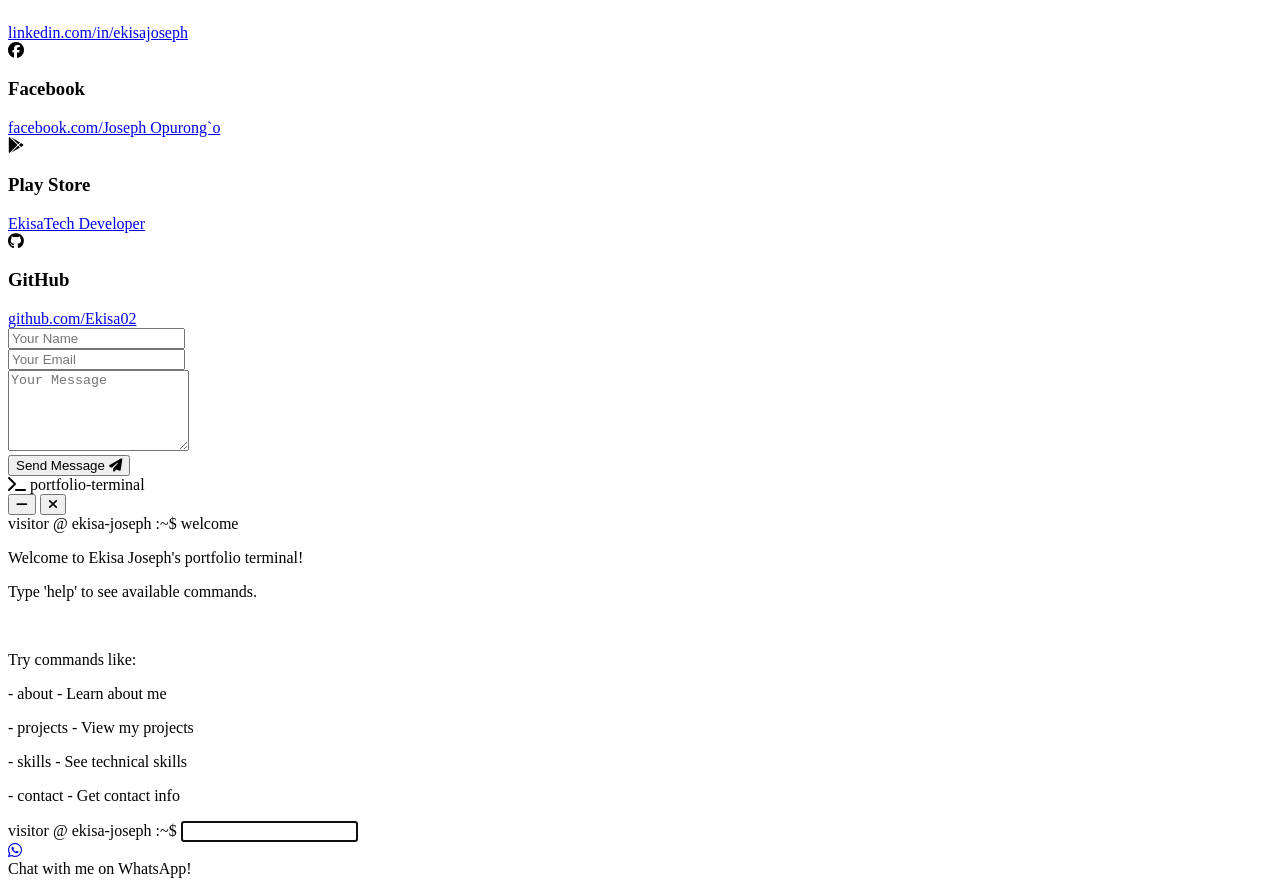
==== commit 2f9faf21: "changed project structure" ====
--- a/index.html
+++ b/index.html
@@ -6,7 +6,7 @@
     <meta name="viewport" content="width=device-width, initial-scale=1.0">
     <title>Ekisa Joseph - Software Engineer</title>
     <link rel="shortcut icon" href="/src/images/profile_img.jpg" type="image/x-icon">
-    <link rel="stylesheet" href="/public/styles/index.css">
+    <link rel="stylesheet" href="index.css">
     <link
         href="https://fonts.googleapis.com/css2?family=Inter:wght@300;400;500;600;700&family=JetBrains+Mono:wght@300;400;500&display=swap"
         rel="stylesheet">
@@ -470,10 +470,10 @@
         </div>
 
         <!-- Scripts -->
-        <script src="src/data/terminal-data.js"></script>
-        <script src="src/components/terminal.js"></script>
-        <script src="src/components/animations.js"></script>
-        <script src="src/pages/main.js"></script>
+        <script src="pages/data/terminal-data.js"></script>
+        <script src="pages/components/terminal.js"></script>
+        <script src="pages/components/animations.js"></script>
+        <script src="pages/pages/main.js"></script>
 </body>
 
 </html>
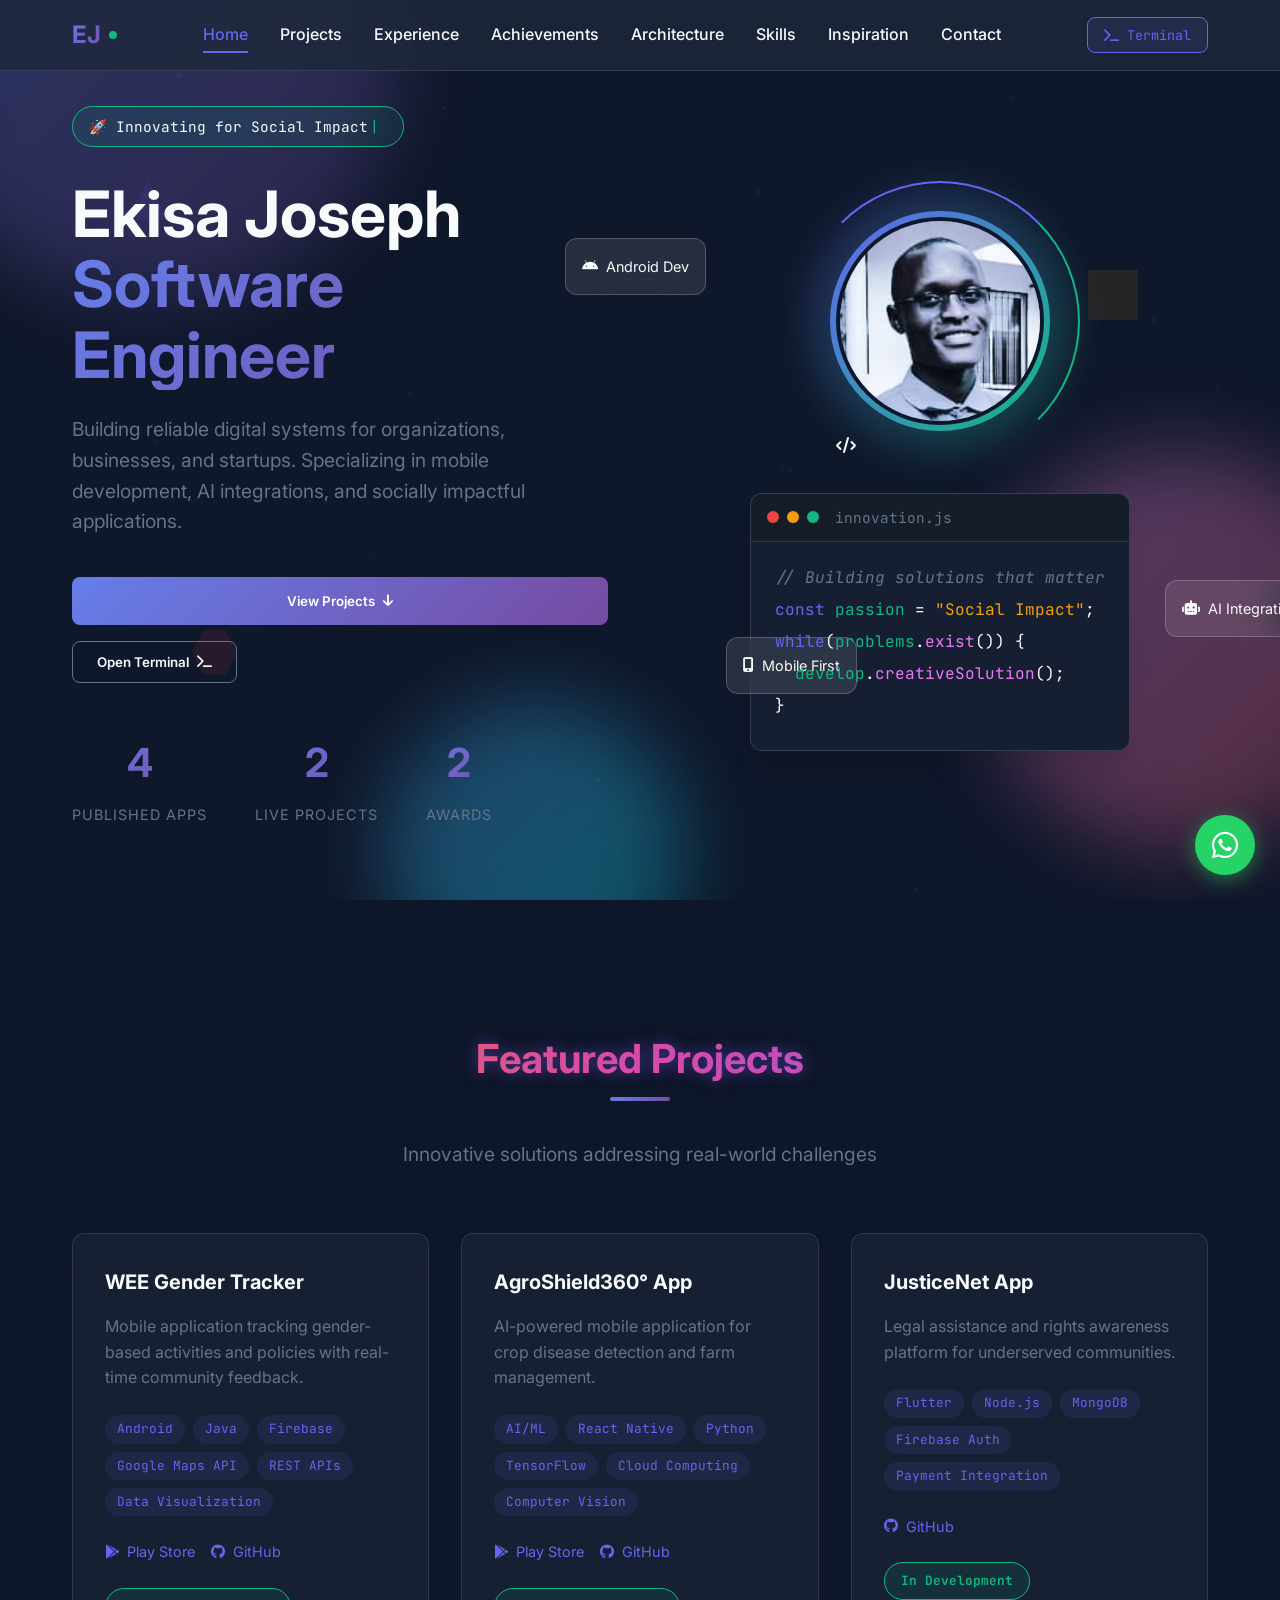
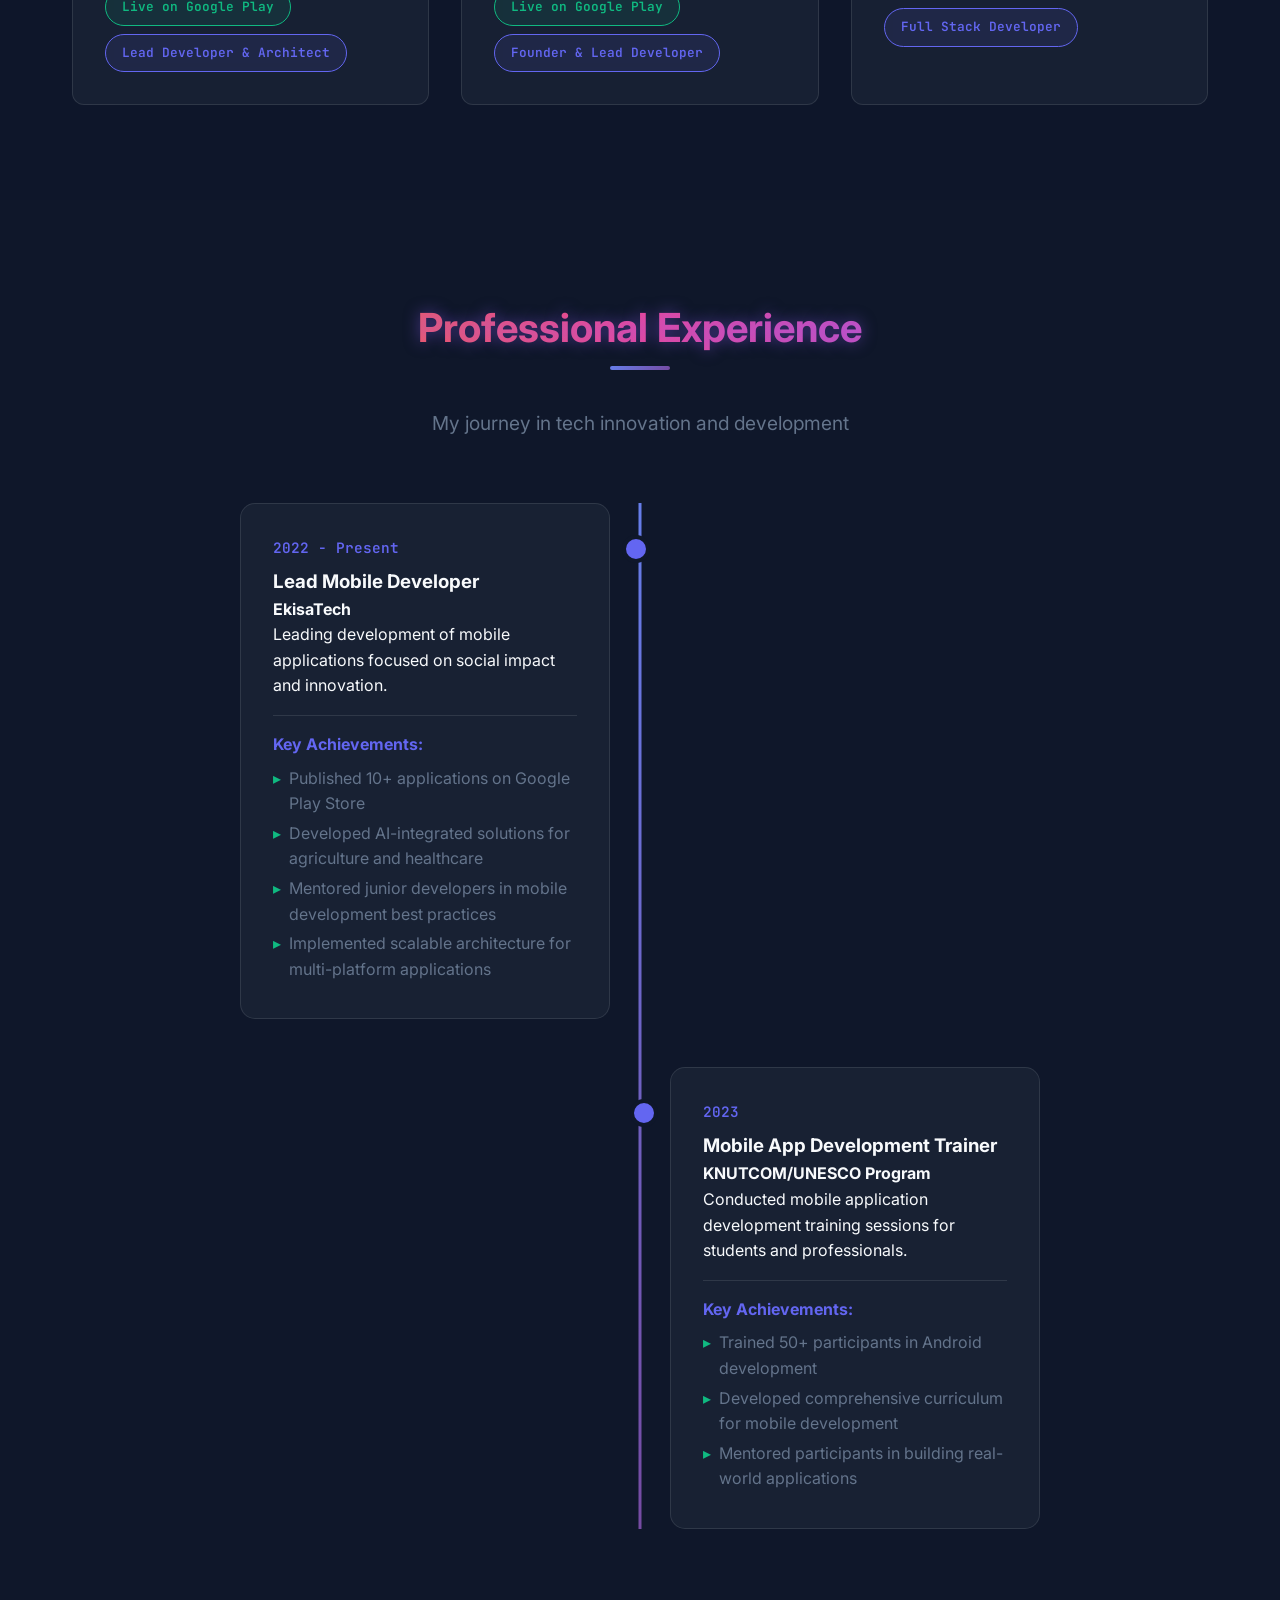
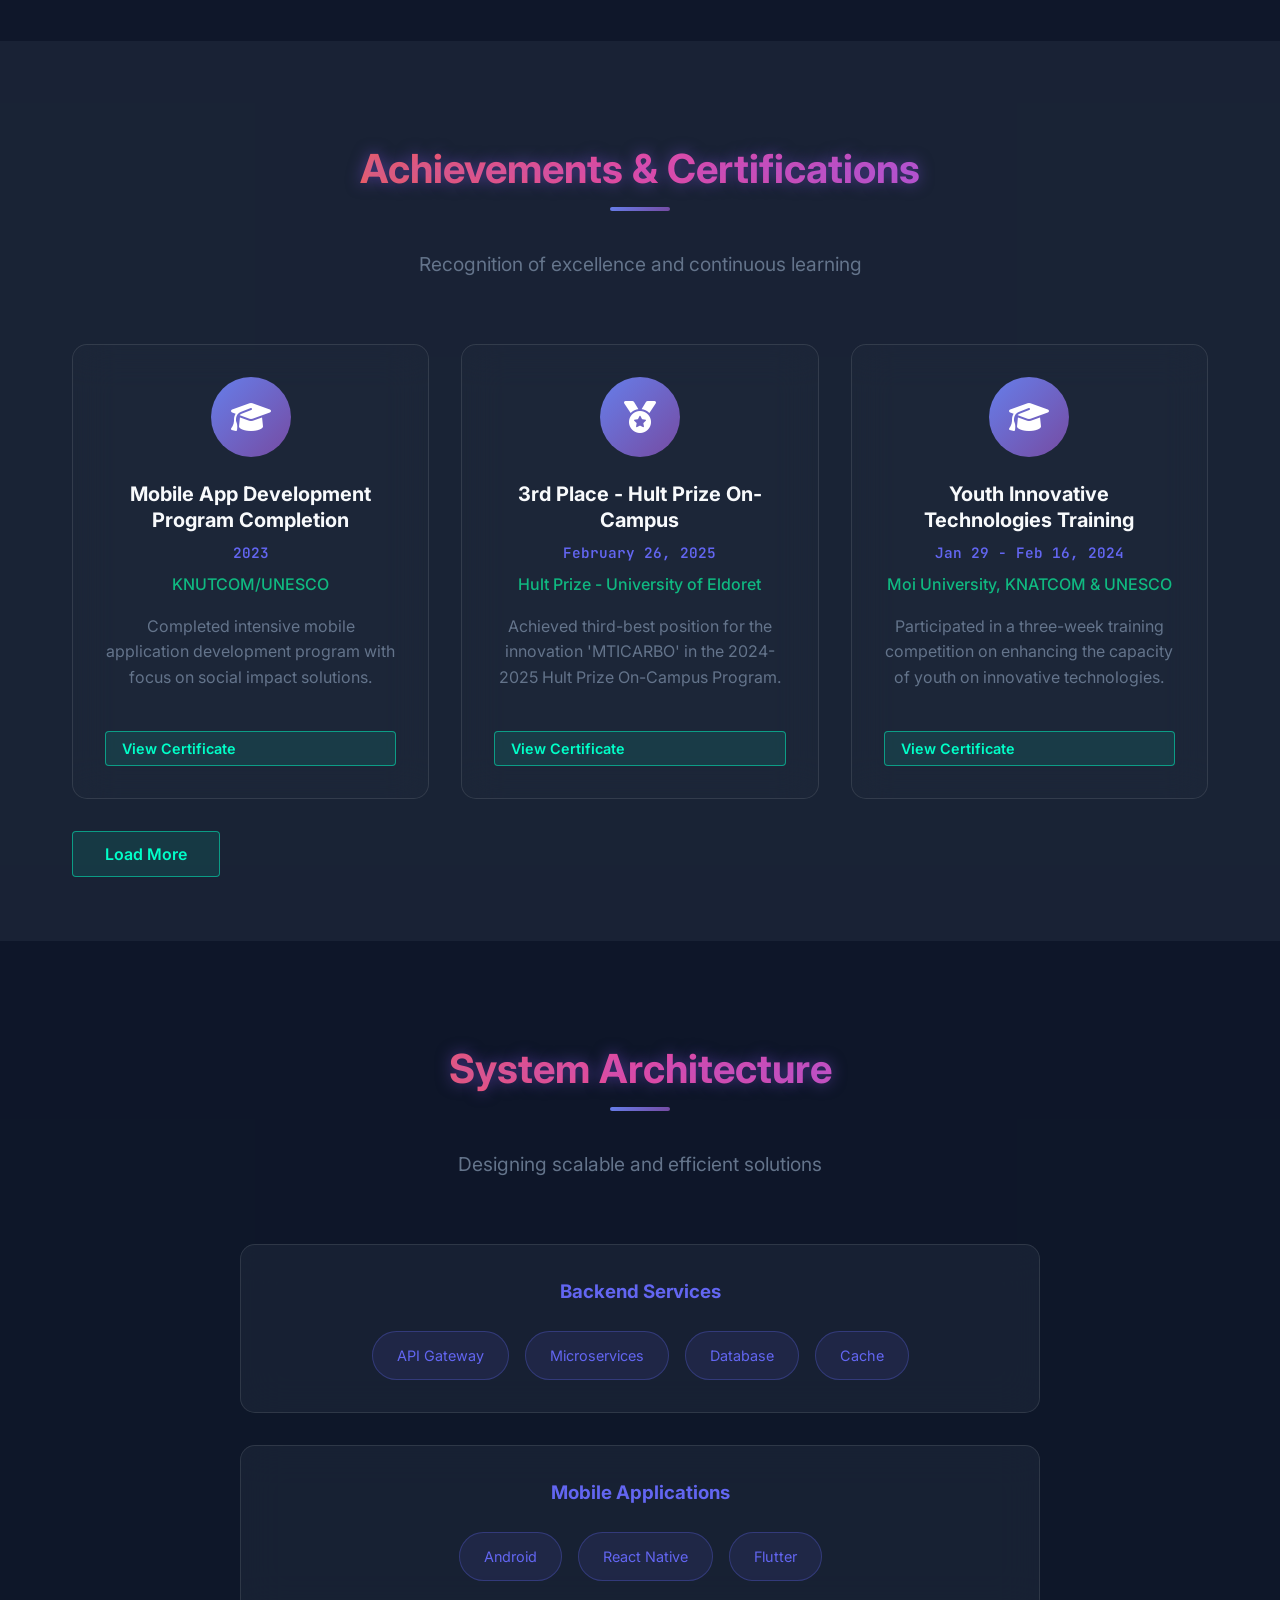
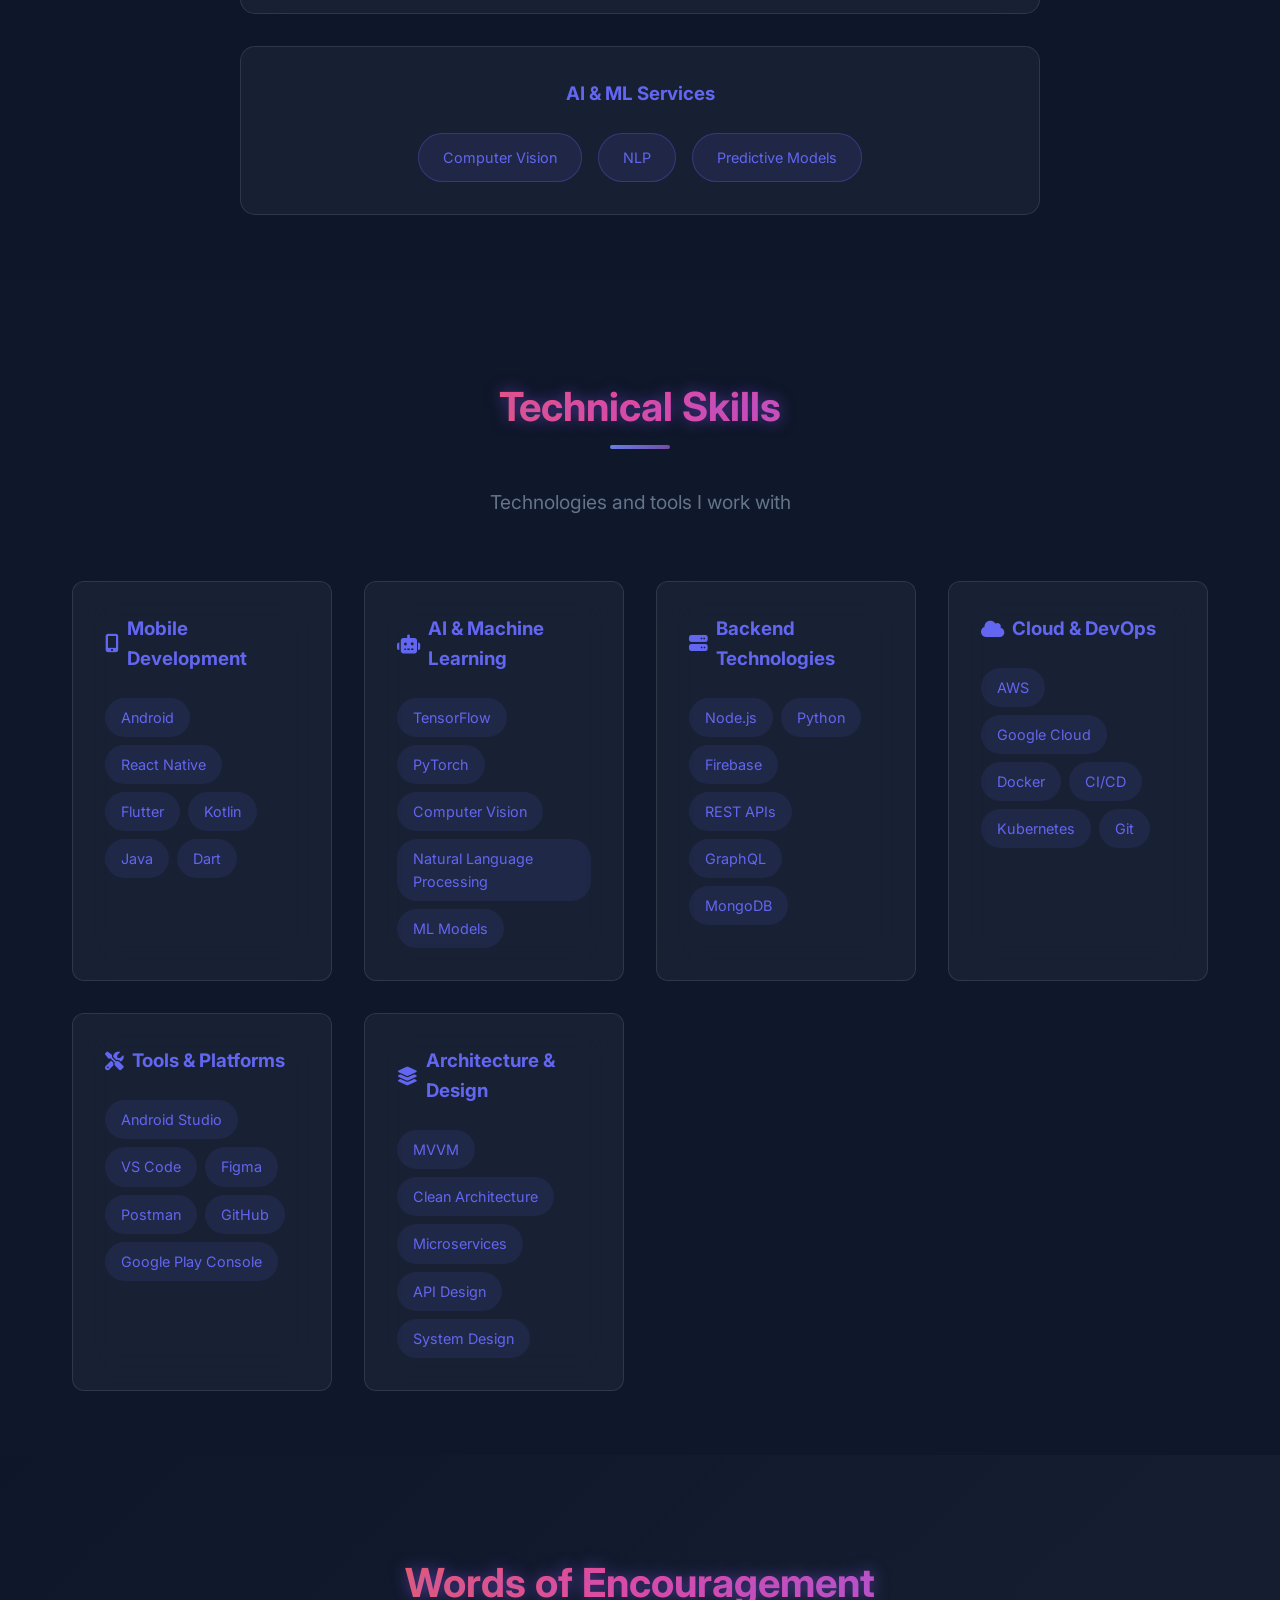
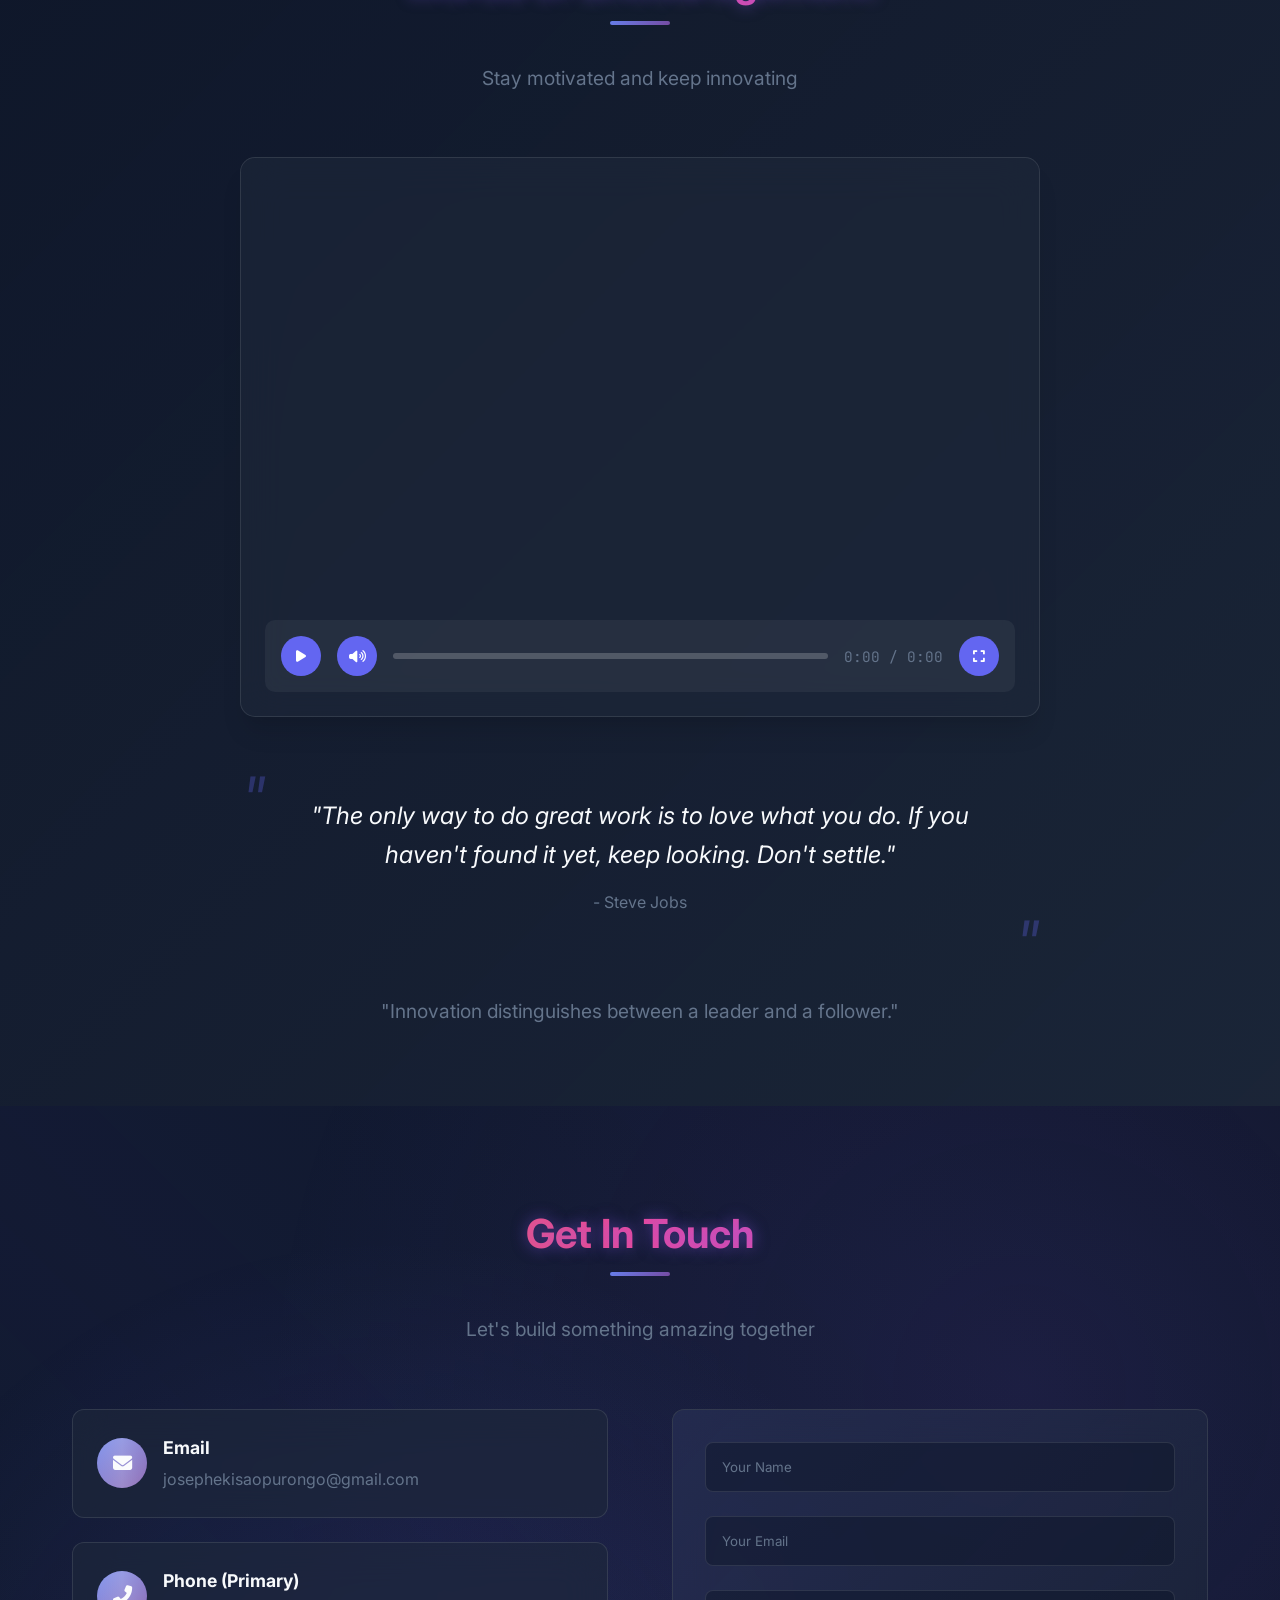
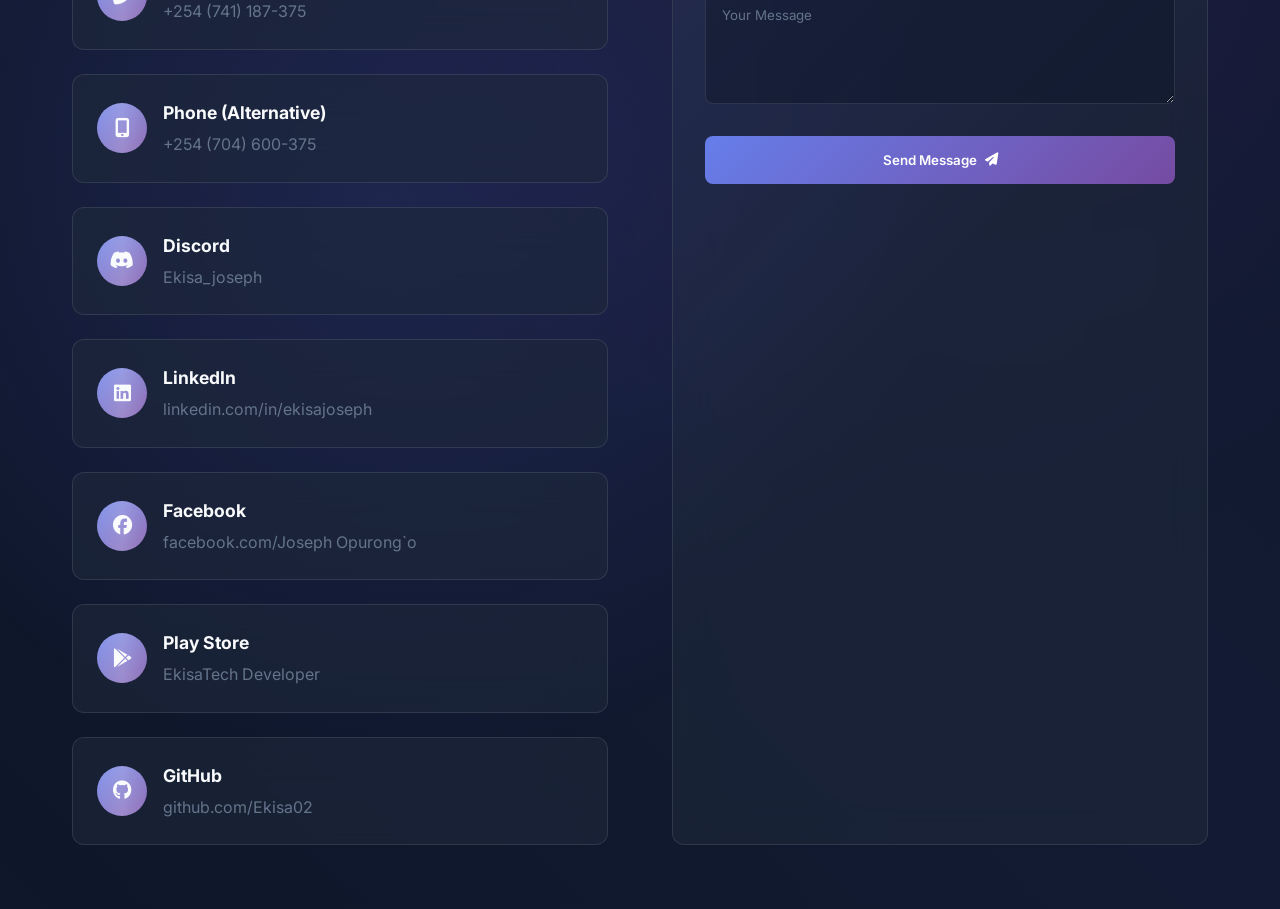
==== commit 40998285: "added controls on Achiievements" ====
--- a/index.html
+++ b/index.html
@@ -5,7 +5,7 @@
     <meta charset="UTF-8">
     <meta name="viewport" content="width=device-width, initial-scale=1.0">
     <title>Ekisa Joseph - Software Engineer</title>
-    <link rel="shortcut icon" href="/src/images/profile_img.jpg" type="image/x-icon">
+    <link rel="shortcut icon" href="/pages/images/profile_img.jpg" type="image/x-icon">
     <link rel="stylesheet" href="index.css">
     <link
         href="https://fonts.googleapis.com/css2?family=Inter:wght@300;400;500;600;700&family=JetBrains+Mono:wght@300;400;500&display=swap"
@@ -105,15 +105,15 @@
                     </div>
                     <div class="hero-stats">
                         <div class="stat">
-                            <div class="stat-number" data-count="10">0</div>
+                            <div class="stat-number" data-count="10+">0</div>
                             <div class="stat-label">Published Apps</div>
                         </div>
                         <div class="stat">
-                            <div class="stat-number" data-count="3">0</div>
+                            <div class="stat-number" data-count="3+">0</div>
                             <div class="stat-label">Live Projects</div>
                         </div>
                         <div class="stat">
-                            <div class="stat-number" data-count="5">0</div>
+                            <div class="stat-number" data-count="5+">0</div>
                             <div class="stat-label">Awards</div>
                         </div>
                     </div>
@@ -122,7 +122,7 @@
                     <!-- Profile Photo -->
                     <div class="profile-photo-container">
                         <div class="profile-photo">
-                            <img src="/src/images/profile_img.jpg" alt="Ekisa Joseph"
+                            <img src="/pages/images/profile_img.jpg" alt="Ekisa Joseph"
                                 onerror="this.style.display='none'">
                             <div class="photo-icon">
                                 <i class="fas fa-code"></i>
@@ -206,9 +206,13 @@
                     <h2 class="section-title">Achievements & Certifications</h2>
                     <p class="section-subtitle">Recognition of excellence and continuous learning</p>
                 </div>
-                <div class="achievements-grid" id="achievementsGrid">
+              <div class="achievements-grid" id="achievementsGrid">
+            </div>
+
+        <div class="achievements-controls" id="achievementsControls">
+            </div>
                     <!-- Achievements loaded from JSON -->
-                    
+
                 </div>
             </div>
         </section>
@@ -410,27 +414,28 @@
                     </div>
 
 
-                  <!-- Formspree Contact Form -->
-            <div class="contact-form">
-                <form id="contactForm" action="https://formspree.io/f/xnnlbwya" method="POST">
-                    <div id="form-status" class="form-status"></div>
-                    <div class="form-group">
-                        <input type="text" id="name" name="name" placeholder="Your Name" required>
-                    </div>
-                    <div class="form-group">
-                        <input type="email" id="email" name="email" placeholder="Your Email" required>
-                    </div>
-                    <div class="form-group">
-                        <textarea id="message" name="message" placeholder="Your Message" rows="5" required></textarea>
-                    </div>
-                    <!-- Honeypot field for spam protection -->
-                    <input type="text" name="_gotcha" style="display: none;">
-                    <button type="submit" class="btn btn-primary">
-                        <span>Send Message</span>
-                        <i class="fas fa-paper-plane"></i>
-                    </button>
-                </form>
-            </div>
+                    <!-- Formspree Contact Form -->
+                    <div class="contact-form">
+                        <form id="contactForm" action="https://formspree.io/f/xnnlbwya" method="POST">
+                            <div id="form-status" class="form-status"></div>
+                            <div class="form-group">
+                                <input type="text" id="name" name="name" placeholder="Your Name" required>
+                            </div>
+                            <div class="form-group">
+                                <input type="email" id="email" name="email" placeholder="Your Email" required>
+                            </div>
+                            <div class="form-group">
+                                <textarea id="message" name="message" placeholder="Your Message" rows="5"
+                                    required></textarea>
+                            </div>
+                            <!-- Honeypot field for spam protection -->
+                            <input type="text" name="_gotcha" style="display: none;">
+                            <button type="submit" class="btn btn-primary">
+                                <span>Send Message</span>
+                                <i class="fas fa-paper-plane"></i>
+                            </button>
+                        </form>
+                    </div>
 
                 </div>
             </div>
--- a/index.css
+++ b/index.css
@@ -0,0 +1,3266 @@
+:root {
+    --primary: #6366f1;
+    --primary-dark: #4f46e5;
+    --secondary: #10b981;
+    --accent: #f59e0b;
+    --danger: #ef4444;
+    --dark: #1e293b;
+    --darker: #0f172a;
+    --light: #f8fafc;
+    --gray: #64748b;
+    
+    --gradient-1: linear-gradient(135deg, #667eea 0%, #764ba2 100%);
+    --gradient-2: linear-gradient(135deg, #f093fb 0%, #f5576c 100%);
+    --gradient-3: linear-gradient(135deg, #4facfe 0%, #00f2fe 100%);
+    
+    --font-main: 'Inter', sans-serif;
+    --font-mono: 'JetBrains Mono', monospace;
+    
+    --shadow-sm: 0 2px 4px rgba(0,0,0,0.1);
+    --shadow-md: 0 4px 6px -1px rgba(0,0,0,0.1), 0 2px 4px -1px rgba(0,0,0,0.06);
+    --shadow-lg: 0 10px 15px -3px rgba(0,0,0,0.1), 0 4px 6px -2px rgba(0,0,0,0.05);
+    --shadow-xl: 0 20px 25px -5px rgba(0,0,0,0.1), 0 10px 10px -5px rgba(0,0,0,0.04);
+    
+    --terminal-green: #10b981;
+    --terminal-yellow: #f59e0b;
+    --terminal-red: #ef4444;
+    --terminal-blue: #3b82f6;
+    --terminal-purple: #8b5cf6;
+}
+
+* {
+    margin: 0;
+    padding: 0;
+    box-sizing: border-box;
+}
+
+html {
+    scroll-behavior: smooth;
+}
+
+body {
+    font-family: var(--font-main);
+    background: var(--darker);
+    color: var(--light);
+    line-height: 1.6;
+    overflow-x: hidden;
+}
+
+/* ===== ANIMATIONS ===== */
+@keyframes float {
+    0%, 100% { transform: translateY(0) rotate(0deg); }
+    33% { transform: translateY(-20px) rotate(120deg); }
+    66% { transform: translateY(20px) rotate(240deg); }
+}
+
+@keyframes float-enhanced {
+    0%, 100% { 
+        transform: translateY(0px) rotate(0deg); 
+    }
+    33% { 
+        transform: translateY(-20px) rotate(5deg); 
+    }
+    66% { 
+        transform: translateY(10px) rotate(-5deg); 
+    }
+}
+
+@keyframes floatRandom {
+    0% { transform: translate(0, 0) rotate(0deg); }
+    25% { transform: translate(100px, 50px) rotate(90deg); }
+    50% { transform: translate(50px, 100px) rotate(180deg); }
+    75% { transform: translate(-50px, 75px) rotate(270deg); }
+    100% { transform: translate(0, 0) rotate(360deg); }
+}
+
+@keyframes pulse {
+    0%, 100% { opacity: 1; }
+    50% { opacity: 0.5; }
+}
+
+@keyframes slideInRight {
+    from { transform: translateX(100%); opacity: 0; }
+    to { transform: translateX(0); opacity: 1; }
+}
+
+@keyframes slideOutRight {
+    from { transform: translateX(0); opacity: 1; }
+    to { transform: translateX(100%); opacity: 0; }
+}
+
+@keyframes slideInUp {
+    from { opacity: 0; transform: translateY(50px); }
+    to { opacity: 1; transform: translateY(0); }
+}
+
+@keyframes pulseGlow {
+    0%, 100% { box-shadow: 0 0 5px rgba(99, 102, 241, 0.5); }
+    50% { box-shadow: 0 0 20px rgba(99, 102, 241, 0.8); }
+}
+
+@keyframes typewriter {
+    from { width: 0; }
+    to { width: 100%; }
+}
+
+@keyframes blinkCaret {
+    from, to { border-color: transparent; }
+    50% { border-color: var(--primary); }
+}
+
+@keyframes blink {
+    0%, 50% { opacity: 1; }
+    51%, 100% { opacity: 0; }
+}
+
+@keyframes gradient {
+    0% { background-position: 0% 50%; }
+    50% { background-position: 100% 50%; }
+    100% { background-position: 0% 50%; }
+}
+
+@keyframes dots {
+    0%, 20% { content: '.'; }
+    40% { content: '..'; }
+    60% { content: '...'; }
+    80%, 100% { content: ''; }
+}
+
+@keyframes spin {
+    to { transform: rotate(360deg); }
+}
+
+@keyframes modalSlideIn {
+    from { opacity: 0; transform: scale(0.8); }
+    to { opacity: 1; transform: scale(1); }
+}
+
+@keyframes photoFloat {
+    0%, 100% { transform: translateY(0) scale(1); }
+    50% { transform: translateY(-10px) scale(1.02); }
+}
+
+@keyframes glowPulse {
+    0%, 100% { opacity: 0.3; transform: translate(-50%, -50%) scale(1); }
+    50% { opacity: 0.5; transform: translate(-50%, -50%) scale(1.05); }
+}
+
+@keyframes rotateRing {
+    0% { transform: translate(-50%, -50%) rotate(0deg); }
+    100% { transform: translate(-50%, -50%) rotate(360deg); }
+}
+
+@keyframes mobilePulse {
+    0%, 100% { transform: scale(1); }
+    50% { transform: scale(1.05); }
+}
+
+/* ===== BASE STYLES ===== */
+.animated-bg {
+    position: fixed;
+    top: 0;
+    left: 0;
+    width: 100%;
+    height: 100%;
+    z-index: -1;
+    overflow: hidden;
+}
+
+.gradient-blob {
+    position: absolute;
+    border-radius: 50%;
+    filter: blur(40px);
+    opacity: 0.3;
+    animation: float 20s infinite ease-in-out;
+}
+
+.blob-1 {
+    width: 500px;
+    height: 500px;
+    background: var(--gradient-1);
+    top: -200px;
+    left: -100px;
+    animation-delay: 0s;
+}
+
+.blob-2 {
+    width: 400px;
+    height: 400px;
+    background: var(--gradient-2);
+    top: 50%;
+    right: -100px;
+    animation-delay: -5s;
+}
+
+.blob-3 {
+    width: 300px;
+    height: 300px;
+    background: var(--gradient-3);
+    bottom: -100px;
+    left: 30%;
+    animation-delay: -10s;
+}
+
+.floating-shapes {
+    position: absolute;
+    width: 100%;
+    height: 100%;
+    top: 0;
+    left: 0;
+}
+
+.shape {
+    position: absolute;
+    opacity: 0.1;
+    animation: floatRandom 20s infinite linear;
+}
+
+.triangle {
+    width: 40px;
+    height: 40px;
+    background: var(--primary);
+    clip-path: polygon(50% 0%, 0% 100%, 100% 100%);
+    top: 20%;
+    left: 10%;
+    animation-delay: 0s;
+}
+
+.circle {
+    width: 60px;
+    height: 60px;
+    background: var(--secondary);
+    border-radius: 50%;
+    top: 60%;
+    left: 80%;
+    animation-delay: -5s;
+}
+
+.square {
+    width: 50px;
+    height: 50px;
+    background: var(--accent);
+    top: 30%;
+    left: 85%;
+    animation-delay: -10s;
+}
+
+.hexagon {
+    width: 45px;
+    height: 45px;
+    background: var(--danger);
+    clip-path: polygon(25% 0%, 75% 0%, 100% 50%, 75% 100%, 25% 100%, 0% 50%);
+    top: 70%;
+    left: 15%;
+    animation-delay: -15s;
+}
+
+/* ===== NAVIGATION ===== */
+.navbar {
+    position: fixed;
+    top: 0;
+    width: 100%;
+    background: rgba(30, 41, 59, 0.8);
+    backdrop-filter: blur(20px);
+    border-bottom: 1px solid rgba(255,255,255,0.1);
+    z-index: 1000;
+    padding: 1rem 0;
+}
+
+.nav-container {
+    max-width: 1200px;
+    margin: 0 auto;
+    padding: 0 2rem;
+    display: flex;
+    justify-content: space-between;
+    align-items: center;
+}
+
+.nav-logo {
+    display: flex;
+    align-items: center;
+    gap: 0.5rem;
+}
+
+.logo-text {
+    font-size: 1.5rem;
+    font-weight: 700;
+    background: var(--gradient-1);
+    -webkit-background-clip: text;
+    -webkit-text-fill-color: transparent;
+}
+
+.logo-dot {
+    width: 8px;
+    height: 8px;
+    background: var(--secondary);
+    border-radius: 50%;
+    animation: pulse 2s infinite;
+}
+
+.nav-menu {
+    display: flex;
+    gap: 2rem;
+}
+
+.nav-link {
+    color: var(--light);
+    text-decoration: none;
+    font-weight: 500;
+    transition: all 0.3s ease;
+    position: relative;
+}
+
+.nav-link:hover,
+.nav-link.active {
+    color: var(--primary);
+}
+
+.nav-link::after {
+    content: '';
+    position: absolute;
+    bottom: -5px;
+    left: 0;
+    width: 0;
+    height: 2px;
+    background: var(--primary);
+    transition: width 0.3s ease;
+}
+
+.nav-link:hover::after,
+.nav-link.active::after {
+    width: 100%;
+}
+
+.terminal-toggle {
+    background: rgba(99, 102, 241, 0.1);
+    border: 1px solid var(--primary);
+    color: var(--primary);
+    padding: 0.5rem 1rem;
+    border-radius: 8px;
+    cursor: pointer;
+    display: flex;
+    align-items: center;
+    gap: 0.5rem;
+    transition: all 0.3s ease;
+    font-family: var(--font-mono);
+}
+
+.terminal-toggle:hover {
+    background: var(--primary);
+    color: white;
+    transform: translateY(-2px);
+}
+
+.mobile-menu-btn {
+    display: none;
+    flex-direction: column;
+    background: none;
+    border: none;
+    cursor: pointer;
+    padding: 0.5rem;
+    gap: 4px;
+}
+
+.mobile-menu-btn span {
+    width: 25px;
+    height: 3px;
+    background: var(--light);
+    transition: all 0.3s ease;
+    border-radius: 2px;
+}
+
+.mobile-menu-btn.active span:nth-child(1) {
+    transform: rotate(45deg) translate(6px, 6px);
+}
+
+.mobile-menu-btn.active span:nth-child(2) {
+    opacity: 0;
+}
+
+.mobile-menu-btn.active span:nth-child(3) {
+    transform: rotate(-45deg) translate(6px, -6px);
+}
+
+.mobile-menu {
+    position: fixed;
+    top: 0;
+    left: 0;
+    width: 100%;
+    height: 100%;
+    background: rgba(15, 23, 42, 0.95);
+    backdrop-filter: blur(20px);
+    z-index: 999;
+    display: none;
+    align-items: center;
+    justify-content: center;
+}
+
+.mobile-menu.active {
+    display: flex;
+}
+
+.mobile-menu-content {
+    display: flex;
+    flex-direction: column;
+    gap: 2rem;
+    text-align: center;
+}
+
+.mobile-nav-link {
+    color: var(--light);
+    text-decoration: none;
+    font-size: 1.5rem;
+    font-weight: 600;
+    transition: all 0.3s ease;
+    padding: 1rem 2rem;
+    border-radius: 10px;
+    background: rgba(255, 255, 255, 0.05);
+}
+
+.mobile-nav-link.active,
+.mobile-nav-link:hover {
+    background: var(--primary);
+    color: white;
+    transform: translateX(10px);
+}
+
+/* ===== MAIN CONTENT ===== */
+.main-content {
+    position: relative;
+    z-index: 1;
+}
+
+.section {
+    min-height: 100vh;
+    padding: 6rem 0 4rem;
+    display: flex;
+    align-items: center;
+}
+
+.container {
+    max-width: 1200px;
+    margin: 0 auto;
+    padding: 0 2rem;
+    width: 100%;
+}
+
+.section-header {
+    text-align: center;
+    margin-bottom: 4rem;
+}
+
+.section-title {
+    font-size: 2.5rem;
+    font-weight: 700;
+    text-align: center;
+    margin-bottom: 3rem;
+    position: relative;
+}
+
+.section-title::after {
+    content: '';
+    position: absolute;
+    bottom: -10px;
+    left: 50%;
+    transform: translateX(-50%);
+    width: 60px;
+    height: 4px;
+    background: var(--gradient-1);
+    border-radius: 2px;
+}
+
+.section-subtitle {
+    font-size: 1.2rem;
+    color: var(--gray);
+    margin-top: 1rem;
+}
+
+/* ===== HERO SECTION ===== */
+.hero-section .container {
+    display: grid;
+    grid-template-columns: 1fr 1fr;
+    gap: 4rem;
+    align-items: center;
+    min-height: 80vh;
+}
+
+.hero-content {
+    max-width: 100%;
+}
+
+.hero-badge {
+    display: inline-flex;
+    align-items: center;
+    gap: 0.5rem;
+    background: rgba(16, 185, 129, 0.1);
+    border: 1px solid var(--secondary);
+    padding: 0.5rem 1rem;
+    border-radius: 50px;
+    margin-bottom: 2rem;
+    font-size: 0.9rem;
+    font-family: var(--font-mono);
+    position: relative;
+    overflow: hidden;
+}
+
+.badge-text {
+    position: relative;
+}
+
+.badge-text::after {
+    content: '|';
+    animation: blink 1s infinite;
+    color: var(--secondary);
+    margin-left: 2px;
+}
+
+.typing-animation {
+    display: inline-block;
+    overflow: hidden;
+    border-right: 2px solid var(--secondary);
+    white-space: nowrap;
+    animation: typing 3.5s steps(40, end), blink-caret 0.75s step-end infinite;
+}
+
+.hero-title {
+    font-size: clamp(2.5rem, 5vw, 4rem);
+    font-weight: 700;
+    line-height: 1.1;
+    margin-bottom: 1.5rem;
+}
+
+.title-line {
+    display: block;
+}
+
+.title-gradient {
+    background: var(--gradient-1);
+    -webkit-background-clip: text;
+    -webkit-text-fill-color: transparent;
+    display: block;
+}
+
+.hero-description {
+    font-size: 1.2rem;
+    color: var(--gray);
+    margin-bottom: 2.5rem;
+    line-height: 1.6;
+}
+
+.hero-actions {
+    display: flex;
+    gap: 1rem;
+    margin-bottom: 3rem;
+    flex-wrap: wrap;
+}
+
+.btn {
+    display: inline-flex;
+    align-items: center;
+    gap: 0.5rem;
+    padding: 0.75rem 1.5rem;
+    border: none;
+    border-radius: 8px;
+    font-weight: 600;
+    cursor: pointer;
+    transition: all 0.3s ease;
+    text-decoration: none;
+    font-family: var(--font-main);
+}
+
+.btn-primary {
+    background: var(--primary);
+    color: white;
+    position: relative;
+    overflow: hidden;
+}
+
+.btn-primary::before {
+    content: '';
+    position: absolute;
+    top: 0;
+    left: -100%;
+    width: 100%;
+    height: 100%;
+    background: linear-gradient(90deg, transparent, rgba(255,255,255,0.2), transparent);
+    transition: left 0.5s;
+}
+
+.btn-primary:hover::before {
+    left: 100%;
+}
+
+.btn-primary:hover {
+    background: var(--primary-dark);
+    transform: translateY(-2px);
+    box-shadow: var(--shadow-lg);
+}
+
+.btn-secondary {
+    background: transparent;
+    color: var(--light);
+    border: 1px solid var(--gray);
+}
+
+.btn-secondary:hover {
+    border-color: var(--primary);
+    color: var(--primary);
+    transform: translateY(-2px);
+}
+
+.hero-stats {
+    display: flex;
+    gap: 3rem;
+    margin-top: 3rem;
+}
+
+.stat {
+    text-align: center;
+    position: relative;
+}
+
+.stat::before {
+    content: '';
+    position: absolute;
+    top: -10px;
+    left: 50%;
+    transform: translateX(-50%);
+    width: 2px;
+    height: 20px;
+    background: var(--primary);
+    opacity: 0;
+    transition: all 0.3s ease;
+}
+
+.stat:hover::before {
+    opacity: 1;
+    height: 30px;
+}
+
+.stat-number {
+    font-size: 2.5rem;
+    font-weight: 700;
+    background: var(--gradient-1);
+    -webkit-background-clip: text;
+    -webkit-text-fill-color: transparent;
+    margin-bottom: 0.5rem;
+    position: relative;
+}
+
+.stat-number::after {
+    content: '';
+    position: absolute;
+    bottom: -2px;
+    left: 0;
+    width: 0;
+    height: 2px;
+    background: var(--primary);
+    transition: width 2s ease;
+}
+
+.stat-number.counted::after {
+    width: 100%;
+}
+
+.stat-label {
+    font-size: 0.9rem;
+    color: var(--gray);
+    text-transform: uppercase;
+    letter-spacing: 1px;
+}
+
+.hero-visual {
+    position: relative;
+    display: flex;
+    flex-direction: column;
+    align-items: center;
+    justify-content: center;
+    width: 100%;
+}
+
+/* Profile Photo */
+.profile-photo-container {
+    position: relative;
+    width: 280px;
+    height: 280px;
+    display: flex;
+    align-items: center;
+    justify-content: center;
+}
+
+.profile-photo {
+    width: 220px;
+    height: 220px;
+    border-radius: 50%;
+    background: linear-gradient(135deg, var(--primary), var(--secondary));
+    padding: 6px;
+    position: relative;
+    z-index: 3;
+    animation: photoFloat 6s ease-in-out infinite;
+}
+
+.profile-photo img {
+    width: 100%;
+    height: 100%;
+    border-radius: 50%;
+    object-fit: cover;
+    border: 4px solid var(--darker);
+    transition: all 0.3s ease;
+}
+
+.photo-placeholder {
+    width: 100%;
+    height: 100%;
+    border-radius: 50%;
+    background: linear-gradient(135deg, var(--primary), var(--secondary));
+    display: flex;
+    align-items: center;
+    justify-content: center;
+    color: white;
+    font-size: 3rem;
+    border: 4px solid var(--darker);
+}
+
+.photo-glow {
+    position: absolute;
+    top: 50%;
+    left: 50%;
+    transform: translate(-50%, -50%);
+    width: 260px;
+    height: 260px;
+    border-radius: 50%;
+    background: linear-gradient(135deg, var(--primary), var(--secondary));
+    filter: blur(20px);
+    opacity: 0.3;
+    z-index: 1;
+    animation: glowPulse 3s ease-in-out infinite;
+}
+
+.photo-ring {
+    position: absolute;
+    top: 50%;
+    left: 50%;
+    transform: translate(-50%, -50%);
+    width: 280px;
+    height: 280px;
+    border-radius: 50%;
+    border: 2px solid transparent;
+    border-top: 2px solid var(--primary);
+    border-right: 2px solid var(--secondary);
+    z-index: 2;
+    animation: rotateRing 8s linear infinite;
+}
+
+/* Floating Cards */
+.floating-card {
+    position: absolute;
+    background: rgba(255,255,255,0.1);
+    backdrop-filter: blur(20px);
+    border: 1px solid rgba(255,255,255,0.2);
+    padding: 1rem;
+    border-radius: 12px;
+    display: flex;
+    align-items: center;
+    gap: 0.5rem;
+    font-size: 0.9rem;
+    animation: float-enhanced 6s ease-in-out infinite;
+    transition: all 0.3s ease;
+}
+
+.floating-card:hover {
+    background: rgba(255,255,255,0.15);
+    transform: scale(1.05);
+}
+
+.card-1 {
+    top: 10%;
+    left: -20%;
+}
+
+.card-2 {
+    top: 70%;
+    right: -20%;
+}
+
+.card-3 {
+    bottom: 10%;
+    left: 10%;
+}
+
+/* Code Window */
+.code-window {
+    background: var(--dark);
+    border-radius: 12px;
+    overflow: hidden;
+    box-shadow: var(--shadow-xl);
+    border: 1px solid rgba(255,255,255,0.1);
+    margin-top: 2rem;
+}
+
+.window-header {
+    background: rgba(0,0,0,0.3);
+    padding: 0.75rem 1rem;
+    display: flex;
+    align-items: center;
+    gap: 1rem;
+    border-bottom: 1px solid rgba(255,255,255,0.1);
+}
+
+.window-controls {
+    display: flex;
+    gap: 0.5rem;
+}
+
+.control {
+    width: 12px;
+    height: 12px;
+    border-radius: 50%;
+    transition: all 0.3s ease;
+}
+
+.control.red { background: var(--danger); }
+.control.red:hover { background: #dc2626; }
+
+.control.yellow { background: var(--accent); }
+.control.yellow:hover { background: #d97706; }
+
+.control.green { background: var(--secondary); }
+.control.green:hover { background: #059669; }
+
+.window-title {
+    font-family: var(--font-mono);
+    font-size: 0.9rem;
+    color: var(--gray);
+}
+
+.code-content {
+    padding: 1.5rem;
+    font-family: var(--font-mono);
+    line-height: 1.5;
+    background: rgba(15, 23, 42, 0.5);
+}
+
+.code-line {
+    margin-bottom: 0.5rem;
+    animation: typeIn 0.5s ease forwards;
+    opacity: 0;
+    transform: translateX(-10px);
+}
+
+.code-line:nth-child(1) { animation-delay: 0.1s; }
+.code-line:nth-child(2) { animation-delay: 0.3s; }
+.code-line:nth-child(3) { animation-delay: 0.5s; }
+.code-line:nth-child(4) { animation-delay: 0.7s; }
+.code-line:nth-child(5) { animation-delay: 0.9s; }
+
+@keyframes typeIn {
+    to { opacity: 1; transform: translateX(0); }
+}
+
+.code-comment { color: var(--gray); font-style: italic; }
+.code-keyword { color: var(--primary); }
+.code-variable { color: var(--secondary); }
+.code-string { color: var(--accent); }
+.code-function { color: #e879f9; }
+
+/* ===== PROJECTS SECTION ===== */
+.projects-section {
+    background: rgba(15, 23, 42, 0.5);
+}
+
+.projects-grid {
+    display: grid;
+    grid-template-columns: repeat(auto-fit, minmax(350px, 1fr));
+    gap: 2rem;
+}
+
+.project-card {
+    background: rgba(30, 41, 59, 0.6);
+    backdrop-filter: blur(20px);
+    border: 1px solid rgba(255,255,255,0.1);
+    border-radius: 12px;
+    padding: 2rem;
+    transition: all 0.4s ease;
+    position: relative;
+    overflow: hidden;
+}
+
+.project-card::before {
+    content: '';
+    position: absolute;
+    top: 0;
+    left: -100%;
+    width: 100%;
+    height: 100%;
+    background: linear-gradient(90deg, transparent, rgba(99, 102, 241, 0.1), transparent);
+    transition: left 0.6s ease;
+}
+
+.project-card:hover::before {
+    left: 100%;
+}
+
+.project-card:hover {
+    transform: translateY(-10px) scale(1.02);
+    box-shadow: 0 20px 40px rgba(0, 0, 0, 0.3);
+    border-color: var(--primary);
+}
+
+.project-card h3 {
+    font-size: 1.25rem;
+    margin-bottom: 1rem;
+    color: var(--light);
+}
+
+.project-card p {
+    color: var(--gray);
+    margin-bottom: 1.5rem;
+}
+
+.project-tech {
+    display: flex;
+    flex-wrap: wrap;
+    gap: 0.5rem;
+    margin-bottom: 1.5rem;
+}
+
+.tech-tag {
+    background: rgba(99, 102, 241, 0.1);
+    color: var(--primary);
+    padding: 0.25rem 0.75rem;
+    border-radius: 20px;
+    font-size: 0.8rem;
+    font-family: var(--font-mono);
+}
+
+.project-links {
+    display: flex;
+    gap: 1rem;
+}
+
+.project-link {
+    display: inline-flex;
+    align-items: center;
+    gap: 0.5rem;
+    color: var(--primary);
+    text-decoration: none;
+    font-size: 0.9rem;
+    transition: all 0.3s ease;
+}
+
+.project-link:hover {
+    color: var(--light);
+}
+
+.project-status {
+    display: flex;
+    gap: 0.5rem;
+    margin-top: 1.5rem;
+    flex-wrap: wrap;
+}
+
+.status-badge, .role-badge {
+    padding: 0.5rem 1rem;
+    border-radius: 25px;
+    font-size: 0.8rem;
+    font-family: var(--font-mono);
+    font-weight: 600;
+}
+
+.status-badge {
+    background: rgba(16, 185, 129, 0.1);
+    color: var(--secondary);
+    border: 1px solid var(--secondary);
+}
+
+.role-badge {
+    background: rgba(99, 102, 241, 0.1);
+    color: var(--primary);
+    border: 1px solid var(--primary);
+}
+
+/* ===== EXPERIENCE SECTION ===== */
+.experience-timeline {
+    position: relative;
+    max-width: 800px;
+    margin: 0 auto;
+}
+
+.experience-timeline::before {
+    content: '';
+    position: absolute;
+    left: 50%;
+    transform: translateX(-50%);
+    width: 3px;
+    height: 100%;
+    background: var(--gradient-1);
+}
+
+.timeline-item {
+    display: flex;
+    justify-content: flex-end;
+    padding-right: 30px;
+    position: relative;
+    margin: 3rem 0;
+    width: 50%;
+}
+
+.timeline-item:nth-child(even) {
+    align-self: flex-end;
+    justify-content: flex-start;
+    padding-left: 30px;
+    padding-right: 0;
+    left: 50%;
+}
+
+.timeline-content {
+    background: rgba(30, 41, 59, 0.6);
+    backdrop-filter: blur(20px);
+    border: 1px solid rgba(255,255,255,0.1);
+    padding: 2rem;
+    border-radius: 15px;
+    width: 100%;
+    transition: all 0.4s ease;
+}
+
+.timeline-content:hover {
+    border-color: var(--primary);
+    transform: translateX(10px);
+}
+
+.timeline-item:nth-child(even) .timeline-content:hover {
+    transform: translateX(-10px);
+}
+
+.timeline-date {
+    font-weight: 600;
+    color: var(--primary);
+    margin-bottom: 0.5rem;
+    font-family: var(--font-mono);
+    font-size: 0.9rem;
+}
+
+.achievements-list {
+    margin-top: 1rem;
+    padding-top: 1rem;
+    border-top: 1px solid rgba(255, 255, 255, 0.1);
+}
+
+.achievements-list strong {
+    color: var(--primary);
+    display: block;
+    margin-bottom: 0.5rem;
+}
+
+.achievements-list ul {
+    list-style: none;
+    padding-left: 0;
+}
+
+.achievements-list li {
+    color: var(--gray);
+    margin-bottom: 0.25rem;
+    position: relative;
+    padding-left: 1rem;
+}
+
+.achievements-list li::before {
+    content: '▸';
+    color: var(--secondary);
+    position: absolute;
+    left: 0;
+}
+
+.timeline-item::after {
+    content: '';
+    position: absolute;
+    width: 20px;
+    height: 20px;
+    right: -10px;
+    background: var(--primary);
+    border: 4px solid var(--darker);
+    top: 2rem;
+    border-radius: 50%;
+    z-index: 1;
+    animation: pulseGlow 2s infinite;
+}
+
+.timeline-item:nth-child(even)::after {
+    left: -10px;
+    right: auto;
+}
+
+/* ===== ACHIEVEMENTS SECTION ===== */
+.achievements-section {
+    background: rgba(30, 41, 59, 0.7);
+}
+
+.achievements-grid {
+    display: grid;
+    grid-template-columns: repeat(auto-fit, minmax(300px, 1fr));
+    gap: 2rem;
+}
+
+.achievement-card {
+    background: rgba(30, 41, 59, 0.6);
+    backdrop-filter: blur(20px);
+    border: 1px solid rgba(255, 255, 255, 0.1);
+    border-radius: 15px;
+    padding: 2rem;
+    text-align: center;
+    transition: all 0.4s ease;
+    position: relative;
+    overflow: hidden;
+}
+
+.achievement-card::before {
+    content: '';
+    position: absolute;
+    top: 0;
+    left: 0;
+    width: 100%;
+    height: 100%;
+    background: linear-gradient(135deg, rgba(99, 102, 241, 0.1) 0%, transparent 50%);
+    opacity: 0;
+    transition: opacity 0.3s ease;
+}
+
+.achievement-card:hover::before {
+    opacity: 1;
+}
+
+.achievement-card:hover {
+    border-color: var(--primary);
+    transform: translateY(-5px);
+}
+
+.achievement-icon {
+    width: 80px;
+    height: 80px;
+    background: var(--gradient-1);
+    border-radius: 50%;
+    display: flex;
+    align-items: center;
+    justify-content: center;
+    margin: 0 auto 1.5rem;
+    font-size: 2rem;
+    color: white;
+}
+
+.achievement-card h3 {
+    color: var(--light);
+    margin-bottom: 0.5rem;
+    font-size: 1.25rem;
+}
+
+.achievement-date {
+    color: var(--primary);
+    font-weight: 600;
+    margin-bottom: 0.5rem;
+    font-family: var(--font-mono);
+}
+
+.achievement-org {
+    color: var(--secondary);
+    font-weight: 500;
+    margin-bottom: 1rem;
+}
+
+.achievement-card p {
+    color: var(--gray);
+    line-height: 1.6;
+}
+
+/* Certificate Modal Styles for Images */
+.certificate-modal {
+    position: fixed;
+    top: 0;
+    left: 0;
+    width: 100%;
+    height: 100%;
+    background: rgba(0, 0, 0, 0.9);
+    backdrop-filter: blur(10px);
+    display: none;
+    align-items: center;
+    justify-content: center;
+    z-index: 3000;
+    padding: 1rem;
+    animation: modalSlideIn 0.3s ease;
+}
+
+.certificate-container {
+    background: var(--darker);
+    border-radius: 15px;
+    max-width: 95vw;
+    max-height: 95vh;
+    width: 100%;
+    height: 100%;
+    overflow: hidden;
+    border: 1px solid rgba(255, 255, 255, 0.1);
+    box-shadow: var(--shadow-xl);
+    display: flex;
+    flex-direction: column;
+    animation: scaleIn 0.3s ease;
+}
+
+.certificate-header {
+    display: flex;
+    justify-content: space-between;
+    align-items: center;
+    padding: 1.5rem 2rem;
+    background: rgba(30, 41, 59, 0.9);
+    border-bottom: 1px solid rgba(255, 255, 255, 0.1);
+    flex-shrink: 0;
+}
+
+.certificate-title {
+    color: var(--light);
+    font-size: 1.5rem;
+    font-weight: 600;
+    margin: 0;
+}
+
+.certificate-controls {
+    display: flex;
+    gap: 0.5rem;
+    align-items: center;
+}
+
+.certificate-btn {
+    background: rgba(255, 255, 255, 0.1);
+    border: none;
+    color: var(--light);
+    width: 40px;
+    height: 40px;
+    border-radius: 8px;
+    cursor: pointer;
+    display: flex;
+    align-items: center;
+    justify-content: center;
+    transition: all 0.3s ease;
+    font-size: 0.9rem;
+}
+
+.certificate-btn:hover {
+    background: var(--primary);
+    transform: scale(1.05);
+}
+
+.close-btn:hover {
+    background: var(--danger);
+}
+
+.certificate-content {
+    display: flex;
+    flex: 1;
+    overflow: hidden;
+    min-height: 0;
+}
+
+/* Certificate Image Container */
+.certificate-image-container {
+    flex: 1;
+    position: relative;
+    background: #000;
+    display: flex;
+    align-items: center;
+    justify-content: center;
+    overflow: hidden;
+    cursor: grab;
+}
+
+.certificate-image-container:active {
+    cursor: grabbing;
+}
+
+.certificate-loader {
+    position: absolute;
+    top: 50%;
+    left: 50%;
+    transform: translate(-50%, -50%);
+    text-align: center;
+    color: var(--light);
+    z-index: 1;
+}
+
+.certificate-loader .loading-spinner {
+    margin: 0 auto 1rem;
+}
+
+.certificate-img {
+    max-width: 100%;
+    max-height: 100%;
+    object-fit: contain;
+    transition: all 0.3s ease;
+    opacity: 0;
+    transform-origin: center center;
+}
+
+.certificate-img.zoomed {
+    cursor: grab;
+}
+
+.zoom-overlay {
+    position: absolute;
+    bottom: 1rem;
+    left: 50%;
+    transform: translateX(-50%);
+    background: rgba(0, 0, 0, 0.7);
+    color: white;
+    padding: 0.5rem 1rem;
+    border-radius: 20px;
+    font-size: 0.8rem;
+    opacity: 0;
+    transition: opacity 0.3s ease;
+    pointer-events: none;
+}
+
+.certificate-image-container:hover .zoom-overlay {
+    opacity: 1;
+}
+
+.zoom-text {
+    font-family: var(--font-mono);
+}
+
+/* Certificate Info Sidebar */
+.certificate-info {
+    width: 350px;
+    background: rgba(30, 41, 59, 0.8);
+    border-left: 1px solid rgba(255, 255, 255, 0.1);
+    padding: 2rem;
+    display: flex;
+    flex-direction: column;
+    flex-shrink: 0;
+}
+
+.certificate-details h4 {
+    color: var(--light);
+    font-size: 1.3rem;
+    margin-bottom: 1.5rem;
+    font-weight: 600;
+}
+
+.certificate-meta {
+    display: flex;
+    flex-direction: column;
+    gap: 1rem;
+    margin-bottom: 2rem;
+}
+
+.meta-item {
+    display: flex;
+    align-items: center;
+    gap: 0.75rem;
+    color: var(--gray);
+    font-size: 0.9rem;
+}
+
+.meta-item i {
+    color: var(--primary);
+    width: 16px;
+    text-align: center;
+}
+
+.certificate-description {
+    color: var(--gray);
+    line-height: 1.6;
+    margin-bottom: 2rem;
+    flex-grow: 1;
+}
+
+.certificate-actions {
+    display: flex;
+    flex-direction: column;
+    gap: 1rem;
+    margin-top: auto;
+}
+
+/* Updated Achievement Cards */
+.achievement-card {
+    background: rgba(30, 41, 59, 0.6);
+    backdrop-filter: blur(20px);
+    border: 1px solid rgba(255, 255, 255, 0.1);
+    border-radius: 15px;
+    padding: 2rem;
+    text-align: center;
+    transition: all 0.4s ease;
+    position: relative;
+    overflow: hidden;
+    display: flex;
+    flex-direction: column;
+    height: 100%;
+}
+
+.achievement-card::before {
+    content: '';
+    position: absolute;
+    top: 0;
+    left: 0;
+    width: 100%;
+    height: 100%;
+    background: linear-gradient(135deg, rgba(99, 102, 241, 0.1) 0%, transparent 50%);
+    opacity: 0;
+    transition: opacity 0.3s ease;
+}
+
+.achievement-card:hover::before {
+    opacity: 1;
+}
+
+.achievement-card:hover {
+    border-color: var(--primary);
+    transform: translateY(-5px);
+    box-shadow: 0 15px 30px rgba(0, 0, 0, 0.2);
+}
+
+.achievement-icon {
+    width: 80px;
+    height: 80px;
+    background: var(--gradient-1);
+    border-radius: 50%;
+    display: flex;
+    align-items: center;
+    justify-content: center;
+    margin: 0 auto 1.5rem;
+    font-size: 2rem;
+    color: white;
+    transition: all 0.3s ease;
+}
+
+.achievement-card:hover .achievement-icon {
+    transform: scale(1.1);
+    box-shadow: 0 8px 25px rgba(99, 102, 241, 0.3);
+}
+
+.achievement-card h3 {
+    color: var(--light);
+    margin-bottom: 0.5rem;
+    font-size: 1.25rem;
+    line-height: 1.3;
+}
+
+.achievement-date {
+    color: var(--primary);
+    font-weight: 600;
+    margin-bottom: 0.5rem;
+    font-family: var(--font-mono);
+    font-size: 0.9rem;
+}
+
+.achievement-org {
+    color: var(--secondary);
+    font-weight: 500;
+    margin-bottom: 1rem;
+    font-size: 1rem;
+}
+
+.achievement-card p {
+    color: var(--gray);
+    line-height: 1.6;
+    margin-bottom: 1.5rem;
+    flex-grow: 1;
+}
+
+.achievement-actions {
+    margin-top: auto;
+}
+
+.view-certificate-btn {
+    background: rgba(99, 102, 241, 0.1);
+    border: 1px solid var(--primary);
+    color: var(--primary);
+    padding: 0.75rem 1.5rem;
+    border-radius: 8px;
+    font-weight: 600;
+    cursor: pointer;
+    transition: all 0.3s ease;
+    font-family: var(--font-main);
+    display: inline-flex;
+    align-items: center;
+    gap: 0.5rem;
+    width: 100%;
+    justify-content: center;
+}
+
+.view-certificate-btn:hover {
+    background: var(--primary);
+    color: white;
+    transform: translateY(-2px);
+    box-shadow: 0 5px 15px rgba(99, 102, 241, 0.3);
+}
+
+/* Responsive Design */
+@media (max-width: 1024px) {
+    .certificate-content {
+        flex-direction: column;
+    }
+    
+    .certificate-info {
+        width: 100%;
+        border-left: none;
+        border-top: 1px solid rgba(255, 255, 255, 0.1);
+    }
+    
+    .certificate-actions {
+        flex-direction: row;
+    }
+}
+
+@media (max-width: 768px) {
+    .certificate-modal {
+        padding: 0.5rem;
+    }
+    
+    .certificate-container {
+        max-width: 100vw;
+        max-height: 100vh;
+        border-radius: 0;
+    }
+    
+    .certificate-header {
+        padding: 1rem 1.5rem;
+    }
+    
+    .certificate-info {
+        padding: 1.5rem;
+    }
+    
+    .certificate-actions {
+        flex-direction: column;
+    }
+    
+    .achievement-card {
+        padding: 1.5rem;
+    }
+}
+
+@media (max-width: 480px) {
+    .certificate-header {
+        flex-direction: column;
+        gap: 1rem;
+        text-align: center;
+    }
+    
+    .certificate-controls {
+        justify-content: center;
+    }
+    
+    .certificate-info {
+        padding: 1rem;
+    }
+    
+    .certificate-details h4 {
+        font-size: 1.1rem;
+    }
+}
+
+
+/* ===== ARCHITECTURE SECTION ===== */
+.architecture-section {
+    background: rgba(15, 23, 42, 0.7);
+}
+
+.architecture-diagram {
+    display: flex;
+    flex-direction: column;
+    gap: 2rem;
+    max-width: 800px;
+    margin: 0 auto;
+}
+
+.arch-layer {
+    background: rgba(30, 41, 59, 0.6);
+    backdrop-filter: blur(20px);
+    border: 1px solid rgba(255, 255, 255, 0.1);
+    border-radius: 15px;
+    padding: 2rem;
+    transition: all 0.4s ease;
+    position: relative;
+    overflow: hidden;
+}
+
+.arch-layer::before {
+    content: '';
+    position: absolute;
+    top: 0;
+    left: 0;
+    width: 100%;
+    height: 100%;
+    background: linear-gradient(45deg, transparent 30%, rgba(99, 102, 241, 0.1) 50%, transparent 70%);
+    transform: translateX(-100%);
+    transition: transform 0.6s ease;
+}
+
+.arch-layer:hover::before {
+    transform: translateX(100%);
+}
+
+.arch-layer:hover {
+    border-color: var(--primary);
+    transform: translateY(-5px);
+}
+
+.arch-layer h3 {
+    color: var(--primary);
+    margin-bottom: 1.5rem;
+    text-align: center;
+}
+
+.arch-services {
+    display: flex;
+    justify-content: center;
+    flex-wrap: wrap;
+    gap: 1rem;
+}
+
+.arch-service {
+    background: rgba(99, 102, 241, 0.1);
+    color: var(--primary);
+    padding: 0.75rem 1.5rem;
+    border-radius: 25px;
+    font-size: 0.9rem;
+    border: 1px solid rgba(99, 102, 241, 0.3);
+    transition: all 0.3s ease;
+}
+
+.arch-service:hover {
+    background: var(--primary);
+    color: white;
+    transform: scale(1.05);
+}/* --- Certificate Button & Modal Styles --- */
+
+/* Button on the card */
+.btn-view-cert {
+    background-color: rgba(0, 255, 200, 0.1); /* Subtle vibrant background */
+    border: 1px solid rgba(0, 255, 200, 0.5);
+    color: #00ffc8; /* Vibrant text */
+    padding: 8px 16px;
+    border-radius: 4px;
+    cursor: pointer;
+    font-size: 0.9em;
+    font-weight: 600;
+    margin-top: 16px;
+    transition: all 0.3s ease;
+    position: relative;
+    z-index: 10;
+}
+
+.btn-view-cert:hover {
+    background-color: rgba(0, 255, 200, 0.2);
+    box-shadow: 0 0 15px rgba(0, 255, 200, 0.3);
+}
+
+/* Modal Overlay */
+.certificate-modal-overlay {
+    position: fixed;
+    top: 0;
+    left: 30px,center;
+    width: 100%;
+    height: 100%;
+    padding: 16px; 
+    place-self: center;
+    align-self: center;
+    background: rgba(0, 0, 0, 0.85);
+    backdrop-filter: blur(10px);
+    z-index: 1000;
+    animation: fadeIn 0.3s ease forwards;
+    
+    /* --- THESE ARE THE KEY LINES --- */
+    display: flex;
+    align-items: center;
+    justify-content: center;
+    /* --- END KEY LINES --- */
+
+    /* Add padding just in case, for small screens */
+    padding: 16px; 
+}
+
+/* Modal Fade-out Animation */
+.certificate-modal-overlay.closing {
+    animation: fadeOut 0.3s ease forwards;
+}
+
+/* The Modal Box */
+.certificate-modal {
+    background: #1e1e2f; /* Dark, modern background */
+    border: 2px solid #8ff007;
+    border-radius: 12px;
+    box-shadow: 0 10px 30px rgba(0, 0, 0, 0.5);
+    width: 90%;
+    max-width: 900px; /* Max width for large certificates */
+    max-height: 90vh; /* Max height */
+    display: flex;
+    justify-self: center;
+     position: relative;
+    align-self: center;
+    flex-direction: column;
+    overflow: hidden;
+    animation: flipIn 0.5s cubic-bezier(0.38, 0.95, 0.32, 1.1) forwards;
+}
+
+/* Modal Header */
+.modal-header {
+    display: flex;
+    justify-content: space-between;
+    align-items: center;
+    padding: 16px 24px;
+    border-bottom: 1px solid #333;
+}
+
+.modal-header h3 {
+    margin: 0;
+    font-size: 1.25em;
+    color: #fd7d05;
+}
+
+.modal-close-btn {
+    background: rgb(10, 24, 217);
+    border: none;
+    border-radius: 50%;
+    font-size: 2em;
+    color: #fff;
+    cursor: pointer;
+    line-height: 1;
+    margin: 5px;
+    transition: color 0.2s ease, transform 0.2s ease;
+}
+
+.modal-close-btn:hover {
+    color: #fff;
+    transform: rotate(90deg);
+}
+
+
+.modal-body img {
+    max-width: 100%;
+    max-height: 100%;
+    width: fit-content;
+    height: auto;
+    border-radius: 4px;
+    border: 1px solid #444;
+}
+
+/* Modal Footer (Buttons) */
+.modal-footer {
+    display: flex;
+    justify-content: flex-end;
+    gap: 12px;
+    padding: 16px 24px;
+    border-top: 1px solid #333;
+    background: #252538; /* Slightly different bg for footer */
+}
+
+/* Shared Modal Button Style */
+.btn-modal-download,
+.btn-modal-share {
+    --vibrant-color: #00ffc8; /* Main accent color */
+    padding: 10px 20px;
+    border-radius: 6px;
+    border: none;
+    cursor: pointer;
+    font-weight: 600;
+    font-size: 0.95em;
+    transition: all 0.3s ease;
+    display: inline-flex;
+    align-items: center;
+    gap: 8px;
+}
+
+.btn-modal-download {
+    background: var(--vibrant-color);
+    color: #111;
+}
+
+.btn-modal-download:hover {
+    background: #fff;
+    box-shadow: 0 0 15px var(--vibrant-color);
+}
+
+.btn-modal-share {
+    background: #333;
+    color: #eee;
+}
+
+.btn-modal-share:hover {
+    background: #444;
+    color: #fff;
+}
+/* --- New 3D Flip-In Animation --- */
+@keyframes flipIn {
+  from {
+    opacity: 0;
+    /* Starts from 90deg (invisible) and smaller */
+    transform: perspective(1000px) rotateY(90deg) scale(0.8);
+  }
+  to {
+    opacity: 1;
+    /* Flips to 0deg (facing you) and full size */
+    transform: perspective(1000px) rotateY(0deg) scale(1);
+  }
+}
+
+/* Keyframe Animations */
+@keyframes fadeIn {
+    from { opacity: 0; }
+    to { opacity: 1; }
+}
+
+@keyframes fadeOut {
+    from { opacity: 1; }
+    to { opacity: 0; }
+}
+
+@keyframes scaleUp {
+    from { opacity: 0; transform: scale(0.8); }
+    to { opacity: 1; transform: scale(1); }
+}
+
+/* Responsive */
+@media (max-width: 600px) {
+    .modal-header {
+        padding: 12px 16px;
+    }
+    .modal-header h3 {
+        font-size: 1.1em;
+    }
+    .modal-body {
+        padding: 12px;
+    }
+    .modal-footer {
+        padding: 12px 16px;
+        flex-direction: column;
+    }
+    .btn-modal-download,
+    .btn-modal-share {
+        width: 100%;
+        justify-content: center;
+    }
+}
+
+.modal-body .certificate-image,
+.modal-body .certificate-iframe {
+    transition: all 0.3s cubic-bezier(0.25, 0.8, 0.25, 1);
+}
+
+.modal-body .certificate-image:hover,
+.modal-body .certificate-iframe:hover {
+    /* This creates a subtle 3D tilt */
+    transform: scale(1.02) perspective(1500px) rotateY(4deg) rotateX(2deg);
+    
+    /* This adds a 'vibrant' glow matching your buttons */
+    box-shadow: 0 10px 30px rgba(0, 255, 200, 0.3);
+}
+
+/* ---  Styles for PDF/Image Modal --- */
+
+/* This makes the modal wider for PDFs */
+.certificate-modal.pdf-modal {
+    width: 90%;
+    align-self: center;
+    max-width: 1000px; /* Wider for PDFs */
+    height: 90vh; /* Taller for PDFs */
+}
+
+/* This is the new <iframe> style */
+.certificate-iframe {
+    width: 100%;
+    height: 100%;
+     width: fit-content;
+    border: none;
+    align-self: center;
+    border-radius: 4px; /* Match image style */
+}
+
+/* This is the <img> style */
+.certificate-image {
+    max-width: 100%;
+    max-height: 100%;
+    height: auto;
+    border-radius: 4px;
+    border: 1px solid #444;
+}
+
+/* Modal Body (Image Container) */
+.modal-body {
+    padding: 24px;
+    overflow-y: auto; 
+    flex-grow: 1;
+    display: flex;
+    justify-content: center;
+    align-items: center;
+
+    /* --- New Background Properties --- */
+    
+    /* 1. Set your fallback color (in case image fails) */
+    background-color: #433e04; 
+    
+    /* 2. Set your image path (DOUBLE-CHECK THIS PATH) */
+    background-image: url(/docs/files/congrats_bg.jpg);
+    
+    /* 3. Add these properties to make it cover the area */
+    background-size: cover;
+    background-position: center center;
+    background-repeat: no-repeat;
+}
+
+
+/* Responsive adjustment for PDF iframe */
+@media (max-width: 600px) {
+    .modal-body {
+        padding: 12px;
+    }
+
+    .certificate-modal.pdf-modal {
+        width: 100vw;
+        height: 100vh;
+        max-height: 100vh;
+        border-radius: 0;
+    }
+.certificate-modal {
+    margin-left: 0%;
+}
+}
+/* Container for the "Load More" button */
+.achievements-controls {
+    text-align: center; /* This correctly centers the button */
+    margin-top: 32px; 
+    /* 'align-self' is not needed here */
+}
+
+.btn-load-more {
+    background-color: rgba(0, 255, 200, 0.1);
+    border: 1px solid rgba(0, 255, 200, 0.5);
+    color: #00ffc8; 
+    padding: 12px 32px;
+    border-radius: 4px;
+    cursor: pointer;
+    position: relative; 
+    font-size: 1em;
+    font-weight: 600;
+    transition: all 0.3s ease;
+    display: none; 
+
+    /* --- USE ANIMATION INSTEAD OF SHADOW --- */
+    animation: pulse-glow 3s infinite ease-in-out;
+}
+
+.btn-load-more:hover {
+    background-color: rgba(0, 255, 200, 0.2);
+    
+    /* We can slightly boost the brightness on hover, 
+       but the animation is already doing most of the work */
+    box-shadow: 0 0 30px rgba(0, 255, 200, 0.6);
+    animation: none; 
+}
+
+
+
+/* ===== SKILLS SECTION ===== */
+.skills-container {
+    display: grid;
+    grid-template-columns: repeat(auto-fit, minmax(250px, 1fr));
+    gap: 2rem;
+}
+
+.skill-category {
+    background: rgba(30, 41, 59, 0.6);
+    backdrop-filter: blur(20px);
+    border: 1px solid rgba(255,255,255,0.1);
+    border-radius: 12px;
+    padding: 2rem;
+    transition: all 0.3s ease;
+}
+
+.skill-category:hover {
+    border-color: var(--primary);
+    transform: translateY(-5px);
+}
+
+.skill-category h3 {
+    color: var(--primary);
+    margin-bottom: 1.5rem;
+    display: flex;
+    align-items: center;
+    gap: 0.5rem;
+}
+
+.skill-items {
+    display: flex;
+    flex-wrap: wrap;
+    gap: 0.5rem;
+}
+
+.skill-item {
+    background: rgba(99, 102, 241, 0.1);
+    color: var(--primary);
+    padding: 0.5rem 1rem;
+    border-radius: 20px;
+    font-size: 0.9rem;
+    transition: all 0.3s ease;
+}
+
+.skill-item:hover {
+    background: var(--primary);
+    color: white;
+    transform: scale(1.05);
+}
+
+
+/* ===== ENCOURAGEMENT SECTION ===== */
+.encouragement-section {
+    background: linear-gradient(135deg, rgba(15, 23, 42, 0.9) 0%, rgba(30, 41, 59, 0.8) 100%);
+}
+
+.encouragement-content {
+    max-width: 800px;
+    margin: 0 auto;
+    text-align: center;
+}
+
+.media-player {
+    margin-bottom: 3rem;
+}
+
+.audio-player {
+    background: rgba(30, 41, 59, 0.6);
+    backdrop-filter: blur(20px);
+    border: 1px solid rgba(255, 255, 255, 0.1);
+    border-radius: 15px;
+    padding: 2rem;
+    max-width: 400px;
+    margin: 0 auto;
+}
+
+.audio-player audio {
+    width: 100%;
+    margin-bottom: 1rem;
+}
+
+.audio-controls {
+    display: flex;
+    align-items: center;
+    gap: 1rem;
+    margin-top: 1rem;
+    background: rgba(255, 255, 255, 0.05);
+    padding: 1rem;
+    border-radius: 10px;
+}
+
+.audio-btn {
+    background: var(--primary);
+    border: none;
+    color: white;
+    width: 40px;
+    height: 40px;
+    border-radius: 50%;
+    cursor: pointer;
+    display: flex;
+    align-items: center;
+    justify-content: center;
+    transition: all 0.3s ease;
+}
+
+.audio-btn:hover {
+    background: var(--primary-dark);
+    transform: scale(1.1);
+}
+
+.progress-bar {
+    flex: 1;
+    height: 4px;
+    background: rgba(255, 255, 255, 0.2);
+    border-radius: 2px;
+    overflow: hidden;
+}
+
+.progress {
+    height: 100%;
+    background: var(--primary);
+    width: 0%;
+    transition: width 0.1s ease;
+}
+
+.time {
+    font-size: 0.9rem;
+    color: var(--gray);
+    min-width: 40px;
+}
+
+.encouragement-text blockquote {
+    font-size: 1.5rem;
+    font-style: italic;
+    color: var(--light);
+    margin-bottom: 2rem;
+    position: relative;
+    padding: 2rem;
+}
+
+.encouragement-text blockquote::before,
+.encouragement-text blockquote::after {
+    content: '"';
+    font-size: 4rem;
+    color: var(--primary);
+    position: absolute;
+    opacity: 0.3;
+}
+
+.encouragement-text blockquote::before {
+    top: -1rem;
+    left: 0;
+}
+
+.encouragement-text blockquote::after {
+    bottom: -3rem;
+    right: 0;
+}
+
+.encouragement-text cite {
+    display: block;
+    margin-top: 1rem;
+    font-size: 1rem;
+    color: var(--gray);
+    font-style: normal;
+}
+
+.inspiration-quotes {
+    margin-top: 3rem;
+}
+
+.quote {
+    font-size: 1.2rem;
+    color: var(--gray);
+    margin-bottom: 1rem;
+    opacity: 0;
+    transform: translateY(20px);
+    transition: all 0.5s ease;
+    position: absolute;
+    width: 100%;
+}
+
+.quote.active {
+    opacity: 1;
+    transform: translateY(0);
+    position: relative;
+}
+
+
+/* ===== CONTACT SECTION ===== */
+.contact-section {
+    background: radial-gradient(circle at 30% 50%, rgba(99, 102, 241, 0.15) 0%, transparent 50%),
+                radial-gradient(circle at 80% 20%, rgba(139, 92, 246, 0.1) 0%, transparent 50%);
+    position: relative;
+    overflow: hidden;
+}
+
+.contact-section::before {
+    content: '';
+    position: absolute;
+    top: 0;
+    left: 0;
+    width: 100%;
+    height: 100%;
+    background: linear-gradient(45deg, transparent, rgba(99, 102, 241, 0.05), transparent);
+    animation: shimmer 8s infinite linear;
+    z-index: -1;
+}
+
+@keyframes shimmer {
+    0% { transform: translateX(-100%); }
+    100% { transform: translateX(100%); }
+}
+
+.section-title {
+    background: linear-gradient(90deg, #f97316, #ec4899, #8b5cf6);
+    -webkit-background-clip: text;
+    background-clip: text;
+    color: transparent;
+    text-shadow: 0 0 15px rgba(139, 92, 246, 0.5);
+    animation: glow 3s ease-in-out infinite alternate;
+}
+
+@keyframes glow {
+    from { text-shadow: 0 0 15px rgba(139, 92, 246, 0.5); }
+    to { text-shadow: 0 0 20px rgba(139, 92, 246, 0.8), 0 0 30px rgba(99, 102, 241, 0.6); }
+}
+
+.contact-content {
+    display: grid;
+    grid-template-columns: 1fr 1fr;
+    gap: 4rem;
+}
+
+.contact-info {
+    display: flex;
+    flex-direction: column;
+    gap: 1.5rem;
+}
+
+.contact-item {
+    display: flex;
+    align-items: center;
+    gap: 1rem;
+    padding: 1.5rem;
+    background: rgba(30, 41, 59, 0.6);
+    backdrop-filter: blur(20px);
+    border: 1px solid rgba(255, 255, 255, 0.1);
+    border-radius: 12px;
+    transition: all 0.4s ease;
+    position: relative;
+    overflow: hidden;
+}
+
+.contact-item::before {
+    content: '';
+    position: absolute;
+    top: 0;
+    left: -100%;
+    width: 100%;
+    height: 100%;
+    background: linear-gradient(90deg, transparent, rgba(255, 255, 255, 0.1), transparent);
+    transition: left 0.7s ease;
+}
+
+.contact-item:hover::before {
+    left: 100%;
+}
+
+.contact-item:hover {
+    border-color: var(--primary);
+    transform: translateX(5px) translateY(-5px);
+    box-shadow: 0 10px 25px rgba(99, 102, 241, 0.3),
+                0 0 15px rgba(139, 92, 246, 0.4);
+}
+
+.contact-icon {
+    width: 50px;
+    height: 50px;
+    background: var(--gradient-1);
+    border-radius: 50%;
+    display: flex;
+    align-items: center;
+    justify-content: center;
+    font-size: 1.2rem;
+    transition: all 0.4s ease;
+    position: relative;
+    overflow: hidden;
+}
+
+.contact-icon::after {
+    content: '';
+    position: absolute;
+    top: -50%;
+    left: -50%;
+    width: 200%;
+    height: 200%;
+    background: linear-gradient(45deg, transparent, rgba(255, 255, 255, 0.3), transparent);
+    transform: rotate(45deg);
+    transition: all 0.6s ease;
+}
+
+.contact-item:hover .contact-icon {
+    transform: scale(1.1) rotate(5deg);
+    box-shadow: 0 0 15px rgba(99, 102, 241, 0.7);
+}
+
+.contact-item:hover .contact-icon::after {
+    left: 100%;
+}
+
+.contact-item h3 {
+    font-size: 1.1rem;
+    margin-bottom: 0.3rem;
+    color: var(--light);
+}
+
+.contact-item a {
+    color: var(--gray);
+    text-decoration: none;
+    transition: all 0.3s ease;
+    position: relative;
+    padding-bottom: 2px;
+}
+
+.contact-item a::after {
+    content: '';
+    position: absolute;
+    bottom: 0;
+    left: 0;
+    width: 0;
+    height: 1px;
+    background: var(--primary);
+    transition: width 0.3s ease;
+}
+
+.contact-item a:hover {
+    color: var(--primary-light);
+}
+
+.contact-item a:hover::after {
+    width: 100%;
+}
+
+.contact-form {
+    background: rgba(30, 41, 59, 0.6);
+    backdrop-filter: blur(20px);
+    border: 1px solid rgba(255, 255, 255, 0.1);
+    border-radius: 12px;
+    padding: 2rem;
+    transition: all 0.4s ease;
+    position: relative;
+    overflow: hidden;
+}
+
+.contact-form::before {
+    content: '';
+    position: absolute;
+    top: 0;
+    left: 0;
+    width: 100%;
+    height: 100%;
+    background: linear-gradient(135deg, rgba(99, 102, 241, 0.1) 0%, transparent 50%);
+    z-index: -1;
+}
+
+.contact-form:hover {
+    border-color: rgba(99, 102, 241, 0.3);
+    box-shadow: 0 10px 30px rgba(99, 102, 241, 0.2),
+                inset 0 0 15px rgba(99, 102, 241, 0.1);
+}
+
+.form-group {
+    margin-bottom: 1.5rem;
+    position: relative;
+}
+
+.form-group input,
+.form-group textarea {
+    width: 100%;
+    padding: 1rem;
+    background: rgba(15, 23, 42, 0.5);
+    border: 1px solid rgba(255, 255, 255, 0.1);
+    border-radius: 8px;
+    color: var(--light);
+    font-family: var(--font-main);
+    transition: all 0.4s ease;
+}
+
+.form-group input:focus,
+.form-group textarea:focus {
+    outline: none;
+    border-color: var(--primary);
+    box-shadow: 0 0 0 3px rgba(99, 102, 241, 0.1),
+                inset 0 0 10px rgba(99, 102, 241, 0.1);
+    background: rgba(15, 23, 42, 0.7);
+}
+
+.form-group input::placeholder,
+.form-group textarea::placeholder {
+    color: var(--gray);
+    transition: all 0.3s ease;
+}
+
+.form-group input:focus::placeholder,
+.form-group textarea:focus::placeholder {
+    color: rgba(148, 163, 184, 0.5);
+    transform: translateX(5px);
+}
+
+/* Form Status Messages */
+.form-status {
+    padding: 1rem;
+    border-radius: 8px;
+    margin-bottom: 1.5rem;
+    text-align: center;
+    font-weight: 500;
+    transition: all 0.3s ease;
+    display: none;
+}
+
+.form-status.success {
+    background: rgba(16, 185, 129, 0.2);
+    border: 1px solid rgba(16, 185, 129, 0.5);
+    color: #10b981;
+    display: block;
+}
+
+.form-status.error {
+    background: rgba(239, 68, 68, 0.2);
+    border: 1px solid rgba(239, 68, 68, 0.5);
+    color: #ef4444;
+    display: block;
+}
+
+/* Submit Button Styles */
+.btn-primary {
+    background: var(--gradient-1);
+    border: none;
+    color: white;
+    padding: 1rem 2rem;
+    border-radius: 8px;
+    font-weight: 600;
+    cursor: pointer;
+    display: flex;
+    align-items: center;
+    gap: 0.5rem;
+    transition: all 0.4s ease;
+    position: relative;
+    overflow: hidden;
+    width: 100%;
+    justify-content: center;
+}
+
+.btn-primary::before {
+    content: '';
+    position: absolute;
+    top: 0;
+    left: -100%;
+    width: 100%;
+    height: 100%;
+    background: linear-gradient(90deg, transparent, rgba(255, 255, 255, 0.2), transparent);
+    transition: left 0.7s ease;
+}
+
+.btn-primary:hover::before {
+    left: 100%;
+}
+
+.btn-primary:hover {
+    transform: translateY(-3px);
+    box-shadow: 0 10px 20px rgba(99, 102, 241, 0.4);
+}
+
+.btn-primary:disabled {
+    opacity: 0.7;
+    cursor: not-allowed;
+    transform: none !important;
+}
+
+/* Form submission states */
+.contact-form.submitting .btn-primary {
+    background: linear-gradient(135deg, #6b7280 0%, #4b5563 100%);
+}
+
+.contact-form.submitting .btn-primary span {
+    display: none;
+}
+
+.contact-form.submitting .btn-primary::after {
+    content: 'Sending...';
+}
+
+.contact-form.success {
+    border-color: rgba(16, 185, 129, 0.5);
+    box-shadow: 0 10px 30px rgba(16, 185, 129, 0.2);
+}
+
+.contact-form.error {
+    border-color: rgba(239, 68, 68, 0.5);
+    box-shadow: 0 10px 30px rgba(239, 68, 68, 0.2);
+}
+
+/* Responsive adjustments */
+@media (max-width: 992px) {
+    .contact-content {
+        grid-template-columns: 1fr;
+        gap: 3rem;
+    }
+    
+    .contact-info {
+        order: 2;
+    }
+    
+    .contact-form {
+        order: 1;
+    }
+}
+
+
+/* ===== TERMINAL ===== */
+.terminal-modal {
+    position: fixed;
+    top: 0;
+    left: 0;
+    width: 100%;
+    height: 100%;
+    background: rgba(0,0,0,0.8);
+    backdrop-filter: blur(10px);
+    display: none;
+    align-items: center;
+    justify-content: center;
+    z-index: 2000;
+    animation: modalSlideIn 0.3s ease;
+}
+
+.terminal-container {
+    width: 90%;
+    max-width: 900px;
+    height: 70%;
+    background: var(--darker);
+    border-radius: 12px;
+    overflow: hidden;
+    border: 1px solid rgba(255,255,255,0.1);
+    box-shadow: var(--shadow-xl);
+}
+
+.terminal-header {
+    background: var(--dark);
+    padding: 1rem;
+    display: flex;
+    justify-content: space-between;
+    align-items: center;
+    border-bottom: 1px solid rgba(255,255,255,0.1);
+}
+
+.terminal-title {
+    display: flex;
+    align-items: center;
+    gap: 0.5rem;
+    font-family: var(--font-mono);
+    color: var(--primary);
+}
+
+.terminal-controls {
+    display: flex;
+    gap: 0.5rem;
+}
+
+.control-btn {
+    background: rgba(255,255,255,0.1);
+    border: none;
+    color: var(--light);
+    width: 30px;
+    height: 30px;
+    border-radius: 50%;
+    cursor: pointer;
+    display: flex;
+    align-items: center;
+    justify-content: center;
+    transition: all 0.3s ease;
+}
+
+.control-btn:hover {
+    background: var(--primary);
+}
+
+.terminal-body {
+    height: calc(100% - 60px);
+    padding: 1rem;
+    overflow-y: auto;
+    font-family: var(--font-mono);
+    background: var(--darker);
+}
+
+.terminal-line {
+    margin-bottom: 0.5rem;
+    line-height: 1.4;
+}
+
+.prompt-user { color: var(--terminal-green); }
+.prompt-symbol { color: var(--terminal-blue); }
+
+.terminal-input-line {
+    display: flex;
+    align-items: center;
+    margin-bottom: 0.5rem;
+}
+
+.terminal-input {
+    background: transparent;
+    border: none;
+    color: var(--light);
+    font-family: var(--font-mono);
+    font-size: 1rem;
+    margin-left: 0.5rem;
+    outline: none;
+    flex: 1;
+    caret-color: var(--primary);
+}
+
+.cmd-output {
+    margin: 1rem 0;
+}
+
+.cmd-item {
+    margin-bottom: 1rem;
+    padding-left: 1rem;
+    border-left: 2px solid var(--primary);
+}
+
+.cmd-title {
+    color: var(--primary);
+    margin-bottom: 0.5rem;
+    font-weight: 600;
+}
+
+.project-details {
+    margin: 1rem 0;
+    padding: 1rem;
+    background: rgba(255,255,255,0.05);
+    border-radius: 8px;
+    border-left: 4px solid var(--primary);
+}
+
+.contact-info-terminal {
+    margin: 1rem 0;
+}
+
+.contact-item-terminal {
+    display: flex;
+    align-items: center;
+    margin-bottom: 0.5rem;
+}
+
+.contact-icon-terminal {
+    width: 30px;
+    color: var(--primary);
+}
+
+
+
+/* ===== Floating Whats ===== */
+
+.whatsapp-float {
+    position: fixed;
+    bottom: 25px;
+    right: 25px;
+    z-index: 1000;
+}
+
+.whatsapp-link {
+    display: flex;
+    align-items: center;
+    justify-content: center;
+    width: 60px;
+    height: 60px;
+    background: #25D366; /* WhatsApp green */
+    color: white;
+    border-radius: 50%;
+    text-decoration: none;
+    box-shadow: 0 4px 20px rgba(37, 211, 102, 0.5);
+    transition: all 0.4s ease;
+    position: relative;
+    overflow: hidden;
+    animation: float 3s ease-in-out infinite;
+}
+
+.whatsapp-link::before {
+    content: '';
+    position: absolute;
+    top: 0;
+    left: 0;
+    width: 100%;
+    height: 100%;
+    background: rgba(255, 255, 255, 0.1);
+    border-radius: 50%;
+    transform: scale(0);
+    transition: transform 0.4s ease;
+}
+
+.whatsapp-link:hover::before {
+    transform: scale(1);
+}
+
+.whatsapp-link i {
+    font-size: 30px;
+    z-index: 1;
+    transition: transform 0.3s ease;
+}
+
+.whatsapp-link:hover i {
+    transform: scale(1.1);
+}
+
+.whatsapp-link:hover {
+    transform: scale(1.1);
+    box-shadow: 0 6px 25px rgba(37, 211, 102, 0.7),
+                0 0 0 10px rgba(37, 211, 102, 0.1);
+}
+
+.whatsapp-tooltip {
+    position: absolute;
+    bottom: 70px;
+    right: 50%;
+    transform: translateX(50%);
+    background: rgba(30, 41, 59, 0.9);
+    color: white;
+    padding: 8px 12px;
+    border-radius: 6px;
+    font-size: 0.8rem;
+    white-space: nowrap;
+    opacity: 0;
+    visibility: hidden;
+    transition: all 0.3s ease;
+    backdrop-filter: blur(10px);
+    border: 1px solid rgba(255, 255, 255, 0.1);
+}
+
+.whatsapp-tooltip::after {
+    content: '';
+    position: absolute;
+    top: 100%;
+    right: 50%;
+    transform: translateX(50%);
+    border: 6px solid transparent;
+    border-top-color: rgba(30, 41, 59, 0.9);
+}
+
+.whatsapp-float:hover .whatsapp-tooltip {
+    opacity: 1;
+    visibility: visible;
+    bottom: 75px;
+}
+
+@keyframes float {
+    0% {
+        transform: translateY(0);
+    }
+    50% {
+        transform: translateY(-10px);
+    }
+    100% {
+        transform: translateY(0);
+    }
+}
+
+/* Pulse animation */
+@keyframes pulse {
+    0% {
+        box-shadow: 0 0 0 0 rgba(37, 211, 102, 0.7);
+    }
+    70% {
+        box-shadow: 0 0 0 15px rgba(37, 211, 102, 0);
+    }
+    100% {
+        box-shadow: 0 0 0 0 rgba(37, 211, 102, 0);
+    }
+}
+
+.whatsapp-link {
+    animation: float 3s ease-in-out infinite, pulse 2s infinite;
+}
+
+/* Responsive adjustments */
+@media (max-width: 768px) {
+    .whatsapp-float {
+        bottom: 20px;
+        right: 20px;
+    }
+    
+    .whatsapp-link {
+        width: 55px;
+        height: 55px;
+    }
+    
+    .whatsapp-link i {
+        font-size: 26px;
+    }
+}
+/* ===== UTILITY CLASSES ===== */
+.fade-in {
+    opacity: 0;
+    transform: translateY(30px);
+    transition: all 0.6s ease;
+}
+
+.fade-in.visible {
+    opacity: 1;
+    transform: translateY(0);
+}
+
+.hover-lift {
+    transition: transform 0.3s ease, box-shadow 0.3s ease;
+}
+
+.hover-lift:hover {
+    transform: translateY(-5px);
+    box-shadow: 0 10px 25px rgba(0, 0, 0, 0.2);
+}
+
+.gradient-text {
+    background: linear-gradient(-45deg, #ee7752, #e73c7e, #23a6d5, #23d5ab);
+    background-size: 400% 400%;
+    -webkit-background-clip: text;
+    -webkit-text-fill-color: transparent;
+    animation: gradient 15s ease infinite;
+}
+
+.loading-dots {
+    display: inline-block;
+}
+
+.loading-dots::after {
+    content: '';
+    animation: dots 1.5s steps(5, end) infinite;
+}
+
+.loading-spinner {
+    width: 40px;
+    height: 40px;
+    border: 4px solid rgba(255, 255, 255, 0.1);
+    border-left: 4px solid var(--primary);
+    border-radius: 50%;
+    animation: spin 1s linear infinite;
+}
+
+.loading {
+    opacity: 0.7;
+    pointer-events: none;
+}
+
+.loading::after {
+    content: '';
+    position: absolute;
+    top: 50%;
+    left: 50%;
+    transform: translate(-50%, -50%);
+    width: 30px;
+    height: 30px;
+    border: 3px solid rgba(255, 255, 255, 0.1);
+    border-left: 3px solid var(--primary);
+    border-radius: 50%;
+    animation: spin 1s linear infinite;
+}
+
+.notification {
+    position: fixed;
+    top: 100px;
+    right: 20px;
+    background: var(--secondary);
+    color: white;
+    padding: 1rem 1.5rem;
+    border-radius: 8px;
+    box-shadow: var(--shadow-lg);
+    z-index: 10000;
+    animation: slideInRight 0.3s ease;
+}
+
+.notification-content {
+    display: flex;
+    align-items: center;
+    gap: 0.5rem;
+}
+
+/* ===== RESPONSIVE DESIGN ===== */
+@media (max-width: 1024px) {
+    .profile-photo-container {
+        width: 240px;
+        height: 240px;
+        margin-bottom: 2rem;
+    }
+    
+    .profile-photo {
+        width: 180px;
+        height: 180px;
+    }
+    
+    .photo-glow {
+        width: 220px;
+        height: 220px;
+    }
+    
+    .photo-ring {
+        width: 240px;
+        height: 240px;
+    }
+    
+    .floating-card {
+        position: relative !important;
+        margin: 0.5rem;
+        animation: mobileFloat 4s ease-in-out infinite;
+    }
+    
+    .card-1, .card-2, .card-3 {
+        position: relative;
+        top: auto !important;
+        left: auto !important;
+        right: auto !important;
+        bottom: auto !important;
+    }
+    
+    .floating-cards-container {
+        display: flex;
+        justify-content: center;
+        flex-wrap: wrap;
+        gap: 1rem;
+        margin: 2rem 0;
+    }
+    
+    @keyframes mobileFloat {
+        0%, 100% { transform: translateY(0); }
+        50% { transform: translateY(-10px); }
+    }
+}
+
+@media (max-width: 768px) {
+    .nav-menu {
+        display: none;
+    }
+    
+    .mobile-menu-btn {
+        display: flex;
+    }
+    
+    .nav-actions {
+        display: flex;
+        align-items: center;
+        gap: 1rem;
+    }
+    
+    .terminal-toggle span {
+        display: none;
+    }
+    
+    .terminal-toggle {
+        padding: 0.5rem;
+    }
+    
+    .hero-section .container {
+        grid-template-columns: 1fr;
+        gap: 2rem;
+        text-align: center;
+    }
+    
+    .hero-visual {
+        order: -1;
+        margin-bottom: 2rem;
+    }
+    
+    .profile-photo-container {
+        width: 200px;
+        height: 200px;
+        margin: 0 auto 2rem;
+    }
+    
+    .profile-photo {
+        width: 160px;
+        height: 160px;
+    }
+    
+    .photo-glow {
+        width: 180px;
+        height: 180px;
+    }
+    
+    .photo-ring {
+        width: 200px;
+        height: 200px;
+    }
+    
+    .photo-placeholder {
+        font-size: 2rem;
+    }
+    
+    .hero-stats {
+        gap: 1.5rem;
+    }
+    
+    .stat-number {
+        font-size: 2rem;
+    }
+    
+    .hero-actions {
+        flex-direction: column;
+    }
+    
+    .btn {
+        width: 100%;
+        justify-content: center;
+    }
+    
+    .contact-content {
+        grid-template-columns: 1fr;
+        gap: 2rem;
+    }
+    
+    .projects-grid {
+        grid-template-columns: 1fr;
+    }
+    
+    .skills-container {
+        grid-template-columns: 1fr;
+    }
+    
+    .achievements-grid {
+        grid-template-columns: 1fr;
+    }
+    
+    .architecture-diagram {
+        gap: 1rem;
+    }
+    
+    .arch-services {
+        gap: 0.5rem;
+    }
+    
+    .arch-service {
+        padding: 0.5rem 1rem;
+        font-size: 0.8rem;
+    }
+    
+    .arch-layer {
+        padding: 1rem;
+    }
+    
+    .experience-timeline::before {
+        left: 30px;
+    }
+    
+    .timeline-item {
+        width: 100%;
+        padding-left: 70px;
+        padding-right: 0;
+    }
+    
+    .timeline-item:nth-child(even) {
+        left: 0;
+        padding-left: 70px;
+    }
+    
+    .timeline-item::after {
+        left: 22px;
+        right: auto;
+    }
+    
+    .timeline-item:nth-child(even)::after {
+        left: 22px;
+    }
+    
+    .timeline-content:hover {
+        transform: translateX(5px) !important;
+    }
+    
+    .encouragement-text blockquote {
+        font-size: 1.2rem;
+        padding: 1rem;
+    }
+    
+    .audio-player {
+        padding: 1rem;
+    }
+    
+    .terminal-container {
+        width: 95%;
+        height: 80%;
+    }
+}
+
+@media (max-width: 480px) {
+    .container {
+        padding: 0 1rem;
+    }
+    
+    .section-title {
+        font-size: 2rem;
+    }
+    
+    .section-subtitle {
+        font-size: 1rem;
+    }
+    
+    .hero-stats {
+        flex-direction: column;
+        gap: 1rem;
+    }
+}
+
+/* ===== CUSTOM SCROLLBAR ===== */
+::-webkit-scrollbar {
+    width: 8px;
+}
+
+::-webkit-scrollbar-track {
+    background: var(--dark);
+}
+
+::-webkit-scrollbar-thumb {
+    background: var(--primary);
+    border-radius: 4px;
+}
+
+::-webkit-scrollbar-thumb:hover {
+    background: var(--primary-dark);
+}
+
+/* ===== CUSTOM CURSOR ===== */
+@media (min-width: 1024px) {
+    body {
+        cursor: default;
+    }
+    
+    .btn, .nav-link, .project-link, .terminal-toggle {
+        cursor: pointer;
+    }
+}
+/* Video Player Styles */
+.video-player {
+    background: rgba(30, 41, 59, 0.6);
+    backdrop-filter: blur(20px);
+    border: 1px solid rgba(255, 255, 255, 0.1);
+    border-radius: 15px;
+    padding: 1.5rem;
+    max-width: 800px;
+    margin: 0 auto;
+    box-shadow: var(--shadow-xl);
+}
+
+.video-container {
+    position: relative;
+    width: 100%;
+    height: 0;
+    padding-bottom: 56.25%; /* 16:9 aspect ratio */
+    border-radius: 10px;
+    overflow: hidden;
+    margin-bottom: 1rem;
+}
+
+.video-container iframe {
+    position: absolute;
+    top: 0;
+    left: 0;
+    width: 100%;
+    height: 100%;
+    border-radius: 8px;
+}
+
+.video-controls {
+    display: flex;
+    align-items: center;
+    gap: 1rem;
+    background: rgba(255, 255, 255, 0.05);
+    padding: 1rem;
+    border-radius: 10px;
+    margin-top: 1rem;
+}
+
+.video-btn {
+    background: var(--primary);
+    border: none;
+    color: white;
+    width: 40px;
+    height: 40px;
+    border-radius: 50%;
+    cursor: pointer;
+    display: flex;
+    align-items: center;
+    justify-content: center;
+    transition: all 0.3s ease;
+    flex-shrink: 0;
+}
+
+.video-btn:hover {
+    background: var(--primary-dark);
+    transform: scale(1.1);
+}
+
+.video-btn:active {
+    transform: scale(0.95);
+}
+
+.progress-bar {
+    flex: 1;
+    height: 6px;
+    background: rgba(255, 255, 255, 0.2);
+    border-radius: 3px;
+    overflow: hidden;
+    cursor: pointer;
+    position: relative;
+}
+
+.progress {
+    height: 100%;
+    background: var(--primary);
+    width: 0%;
+    transition: width 0.1s ease;
+    border-radius: 3px;
+}
+
+.progress-bar:hover .progress {
+    background: var(--primary-dark);
+}
+
+.time {
+    font-size: 0.9rem;
+    color: var(--gray);
+    min-width: 80px;
+    text-align: center;
+    font-family: var(--font-mono);
+}
+
+/* Video loading state */
+.video-loading {
+    position: absolute;
+    top: 50%;
+    left: 50%;
+    transform: translate(-50%, -50%);
+    color: white;
+    font-size: 1.2rem;
+}
+
+.video-loading .loading-spinner {
+    margin: 0 auto 1rem;
+}
+
+/* Fullscreen styles */
+.video-player:-webkit-full-screen {
+    width: 100%;
+    height: 100%;
+    border-radius: 0;
+}
+
+.video-player:-moz-full-screen {
+    width: 100%;
+    height: 100%;
+    border-radius: 0;
+}
+
+.video-player:-ms-fullscreen {
+    width: 100%;
+    height: 100%;
+    border-radius: 0;
+}
+
+.video-player:fullscreen {
+    width: 100%;
+    height: 100%;
+    border-radius: 0;
+}
+
+/* Responsive video controls */
+@media (max-width: 768px) {
+    .video-player {
+        padding: 1rem;
+    }
+    
+    .video-controls {
+        padding: 0.75rem;
+        gap: 0.75rem;
+    }
+    
+    .video-btn {
+        width: 35px;
+        height: 35px;
+    }
+    
+    .time {
+        font-size: 0.8rem;
+        min-width: 70px;
+    }
+}
+
+@media (max-width: 480px) {
+    .video-controls {
+        flex-wrap: wrap;
+        justify-content: center;
+    }
+    
+    .progress-bar {
+        order: 1;
+        width: 100%;
+        margin-top: 0.5rem;
+    }
+    
+    .time {
+        order: 2;
+    }
+}
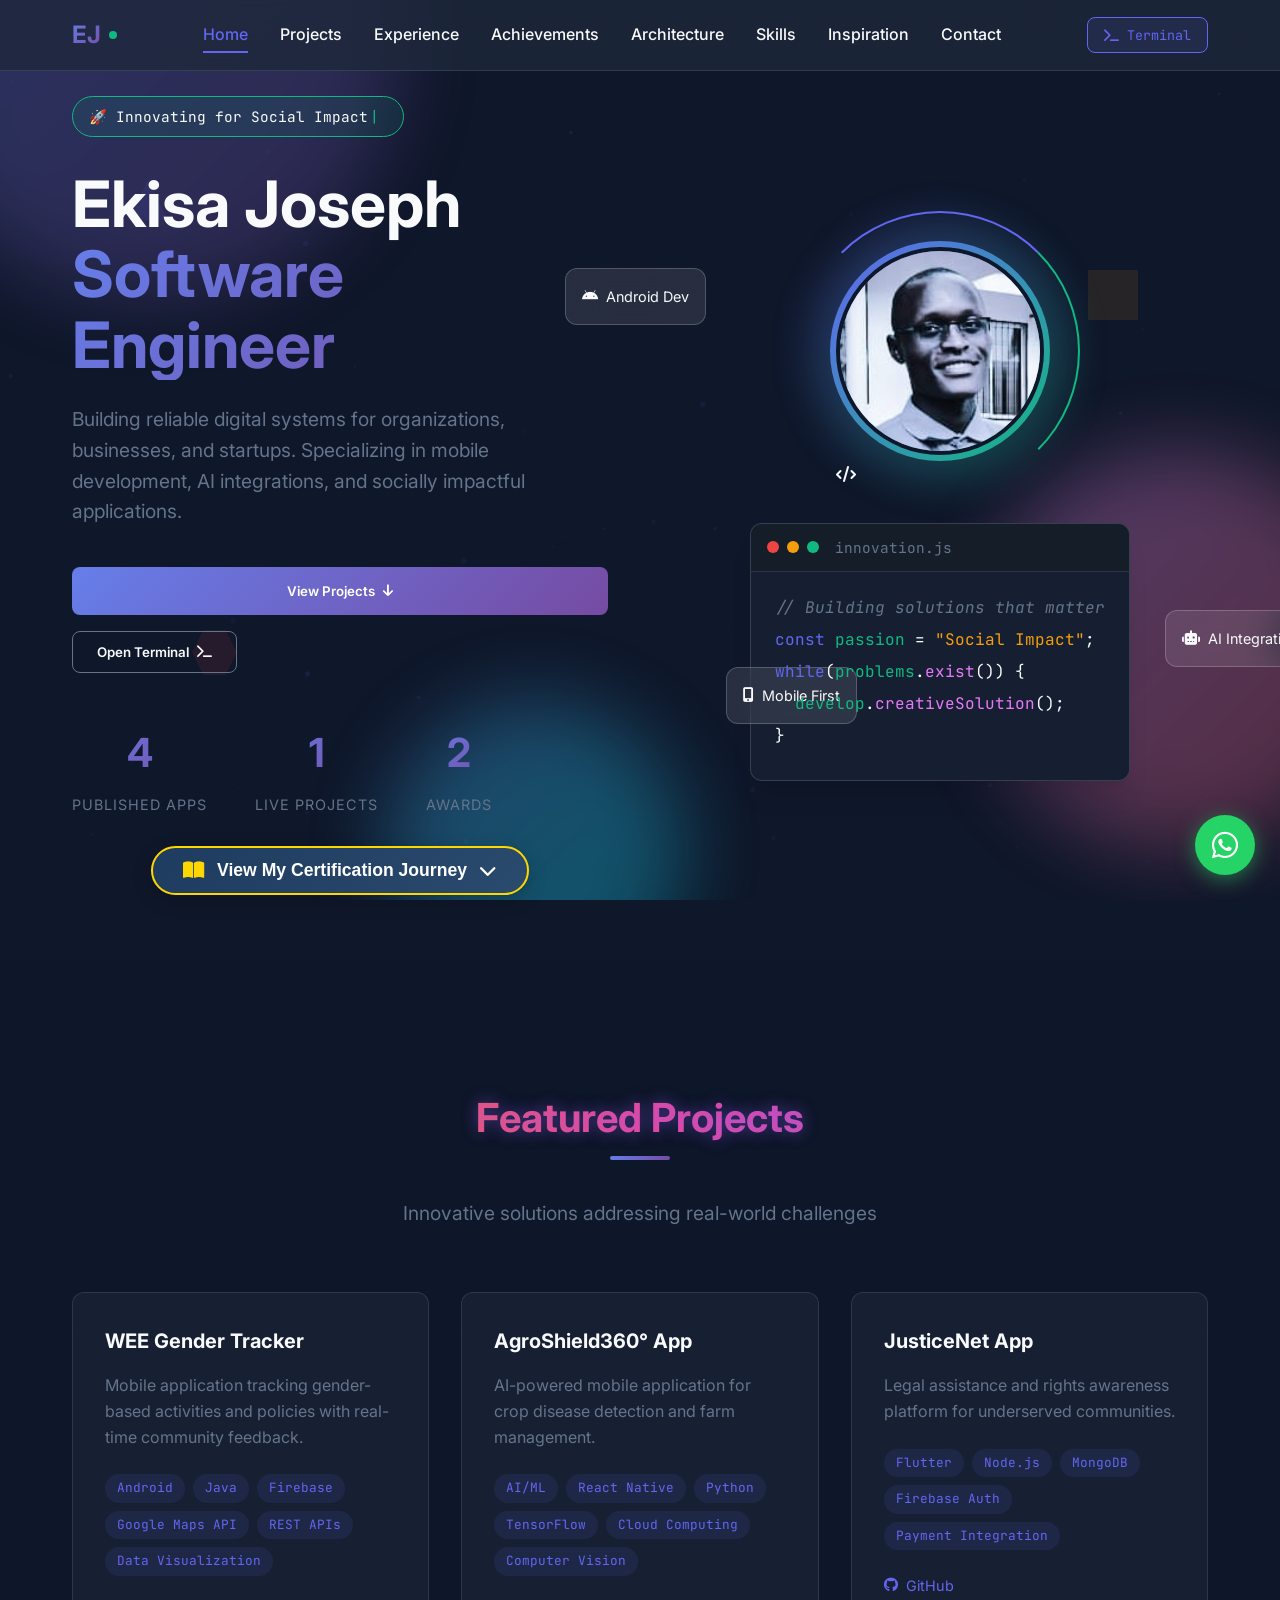
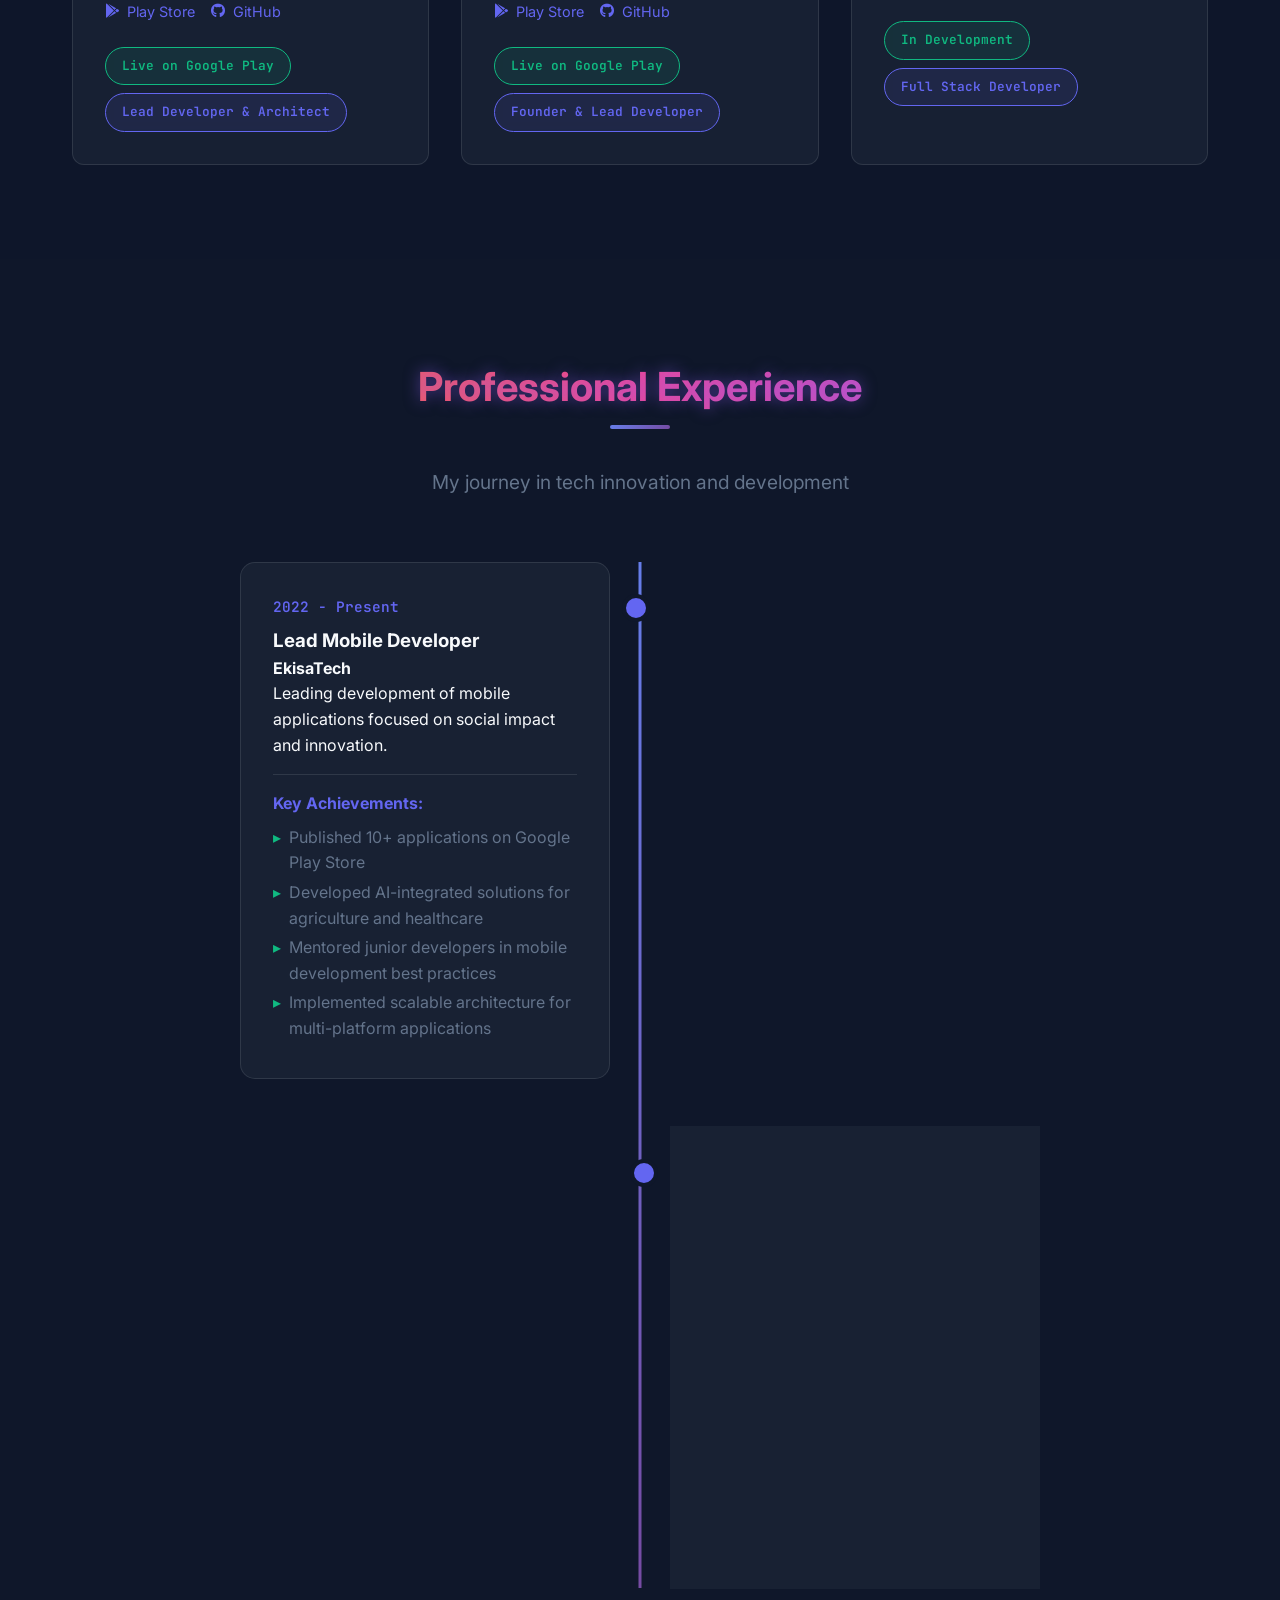
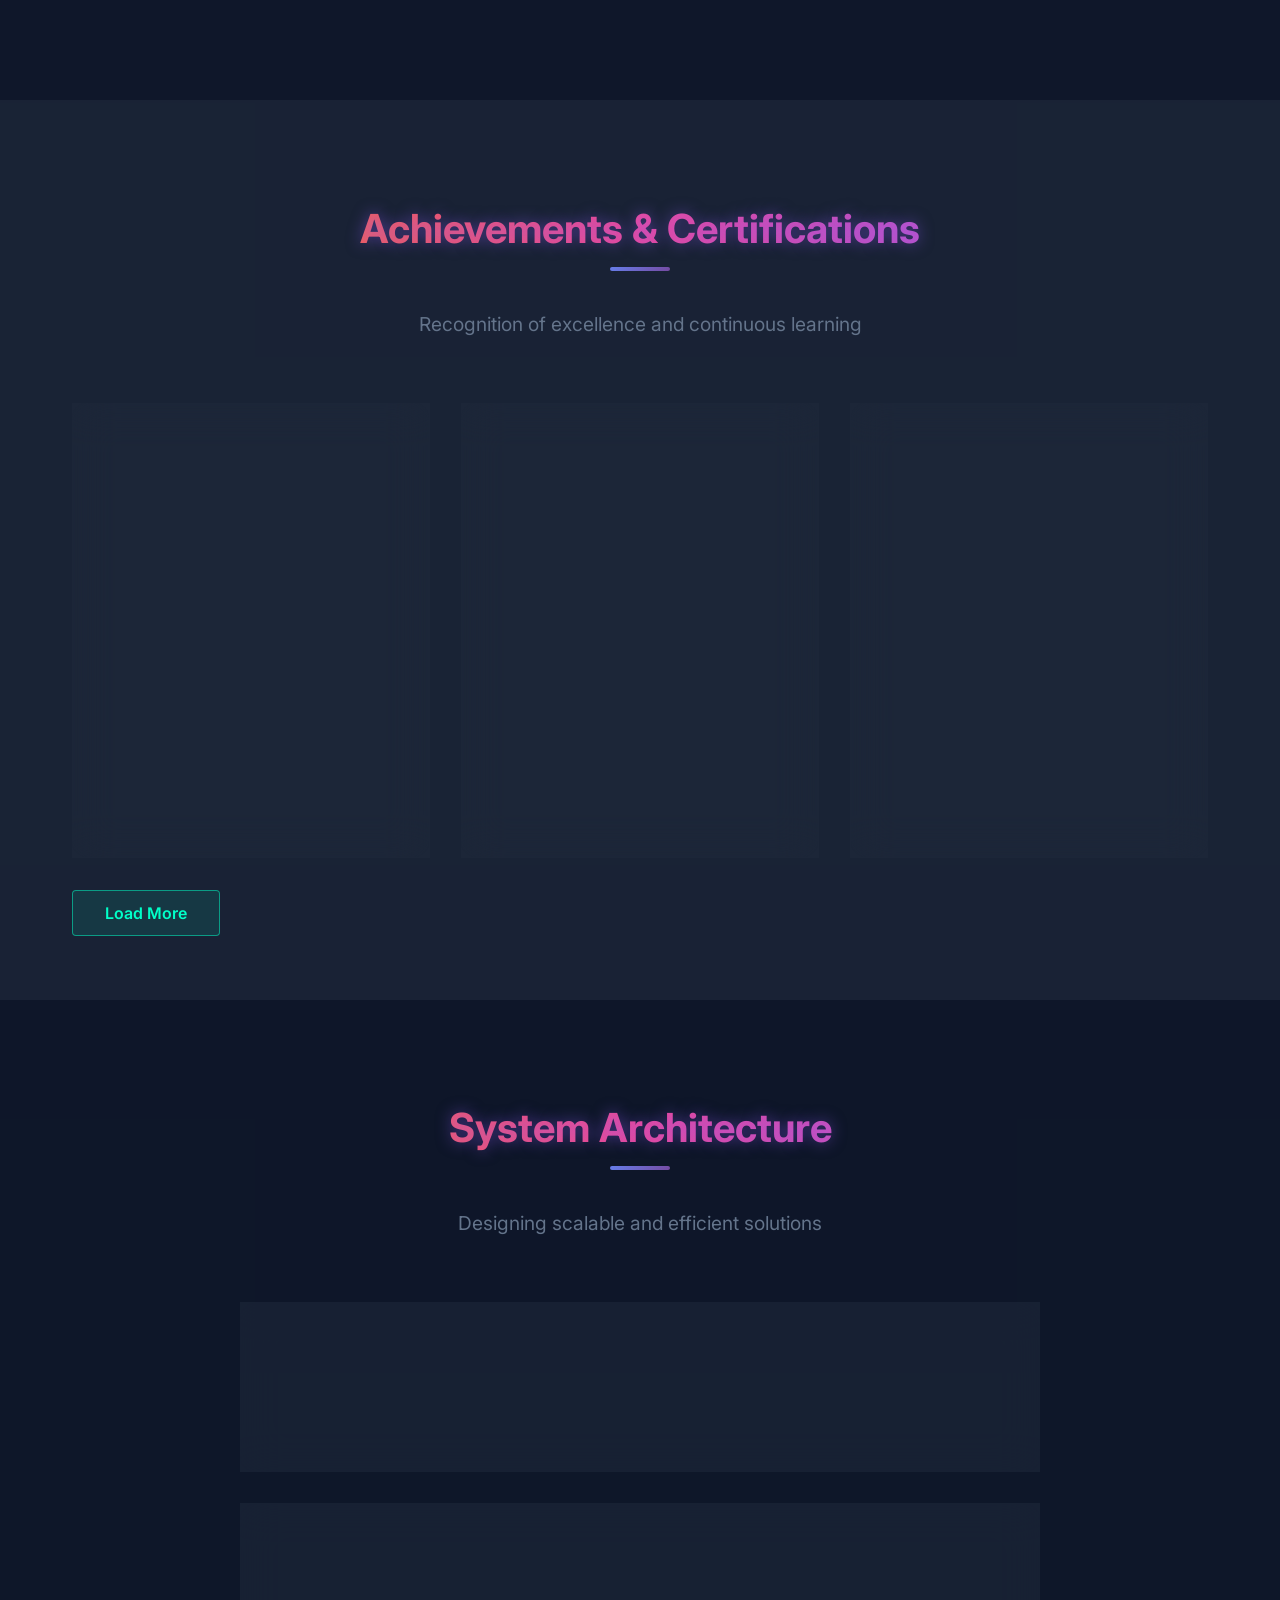
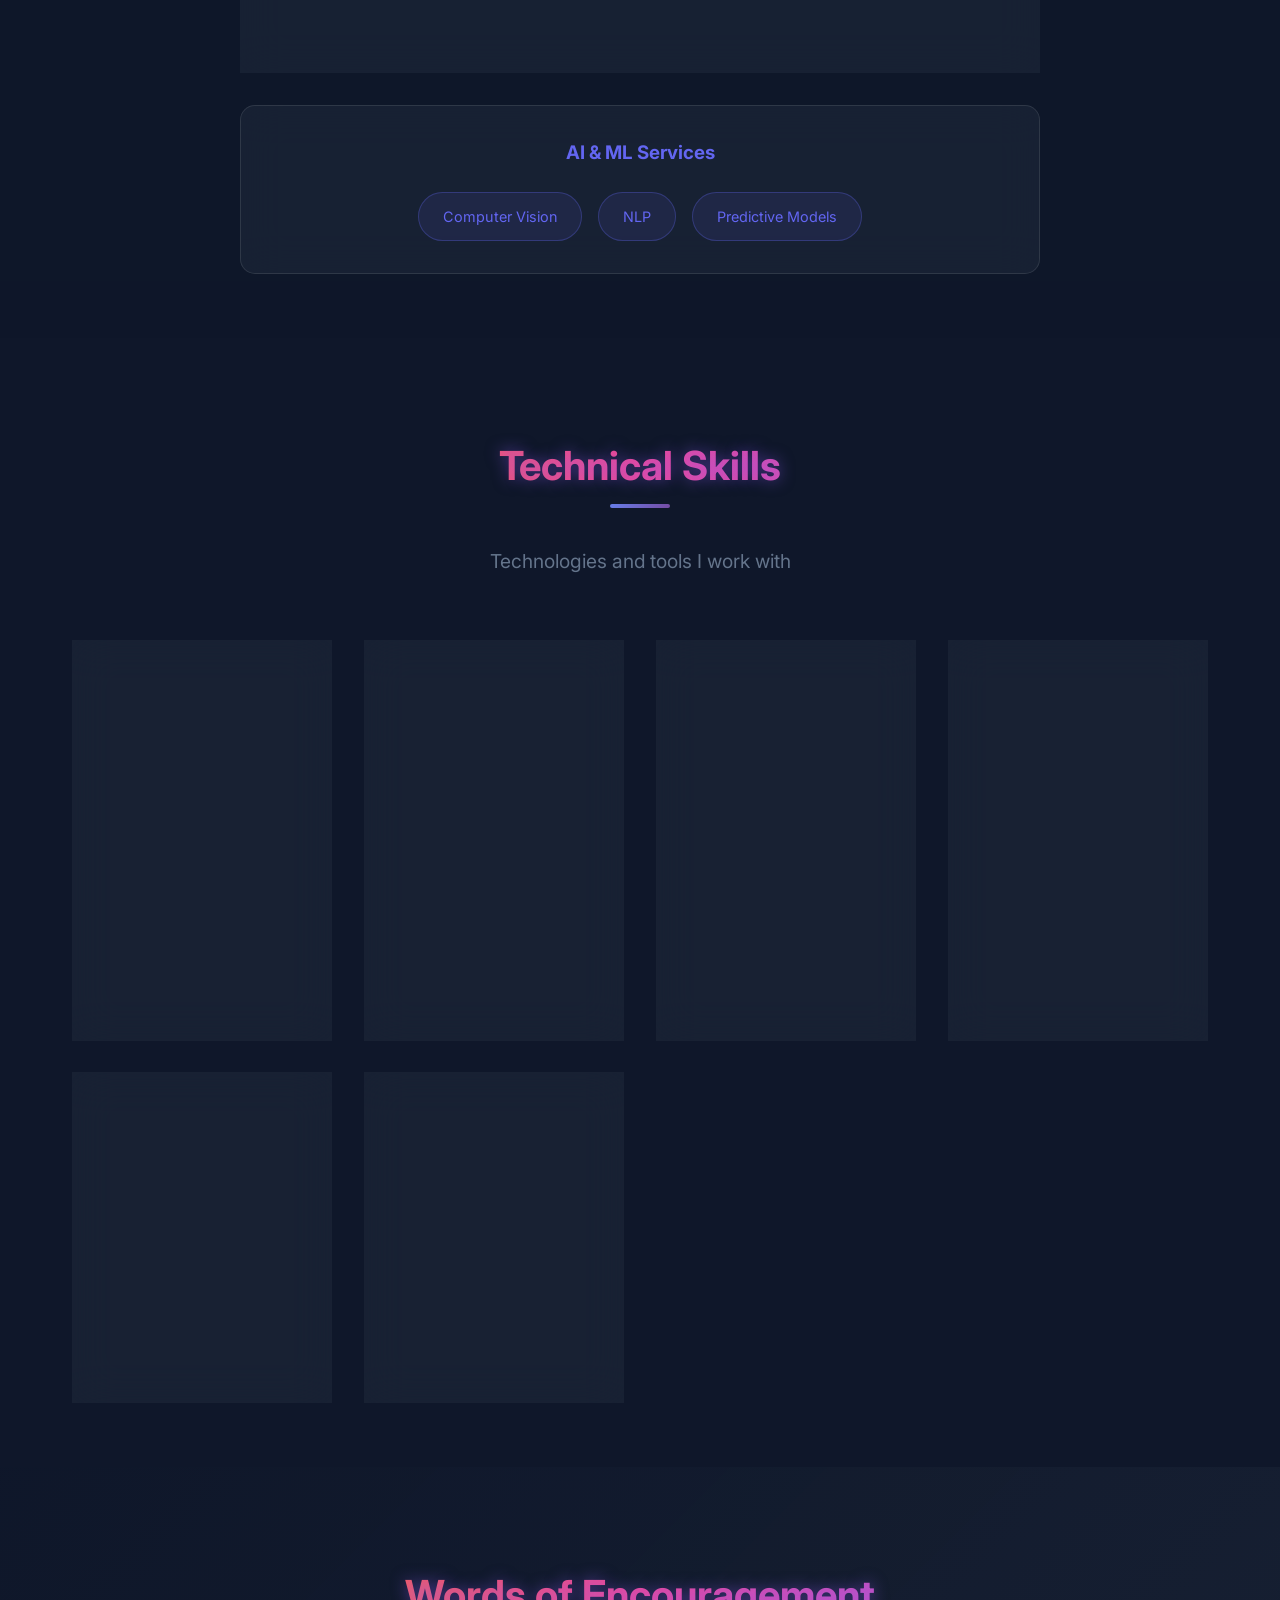
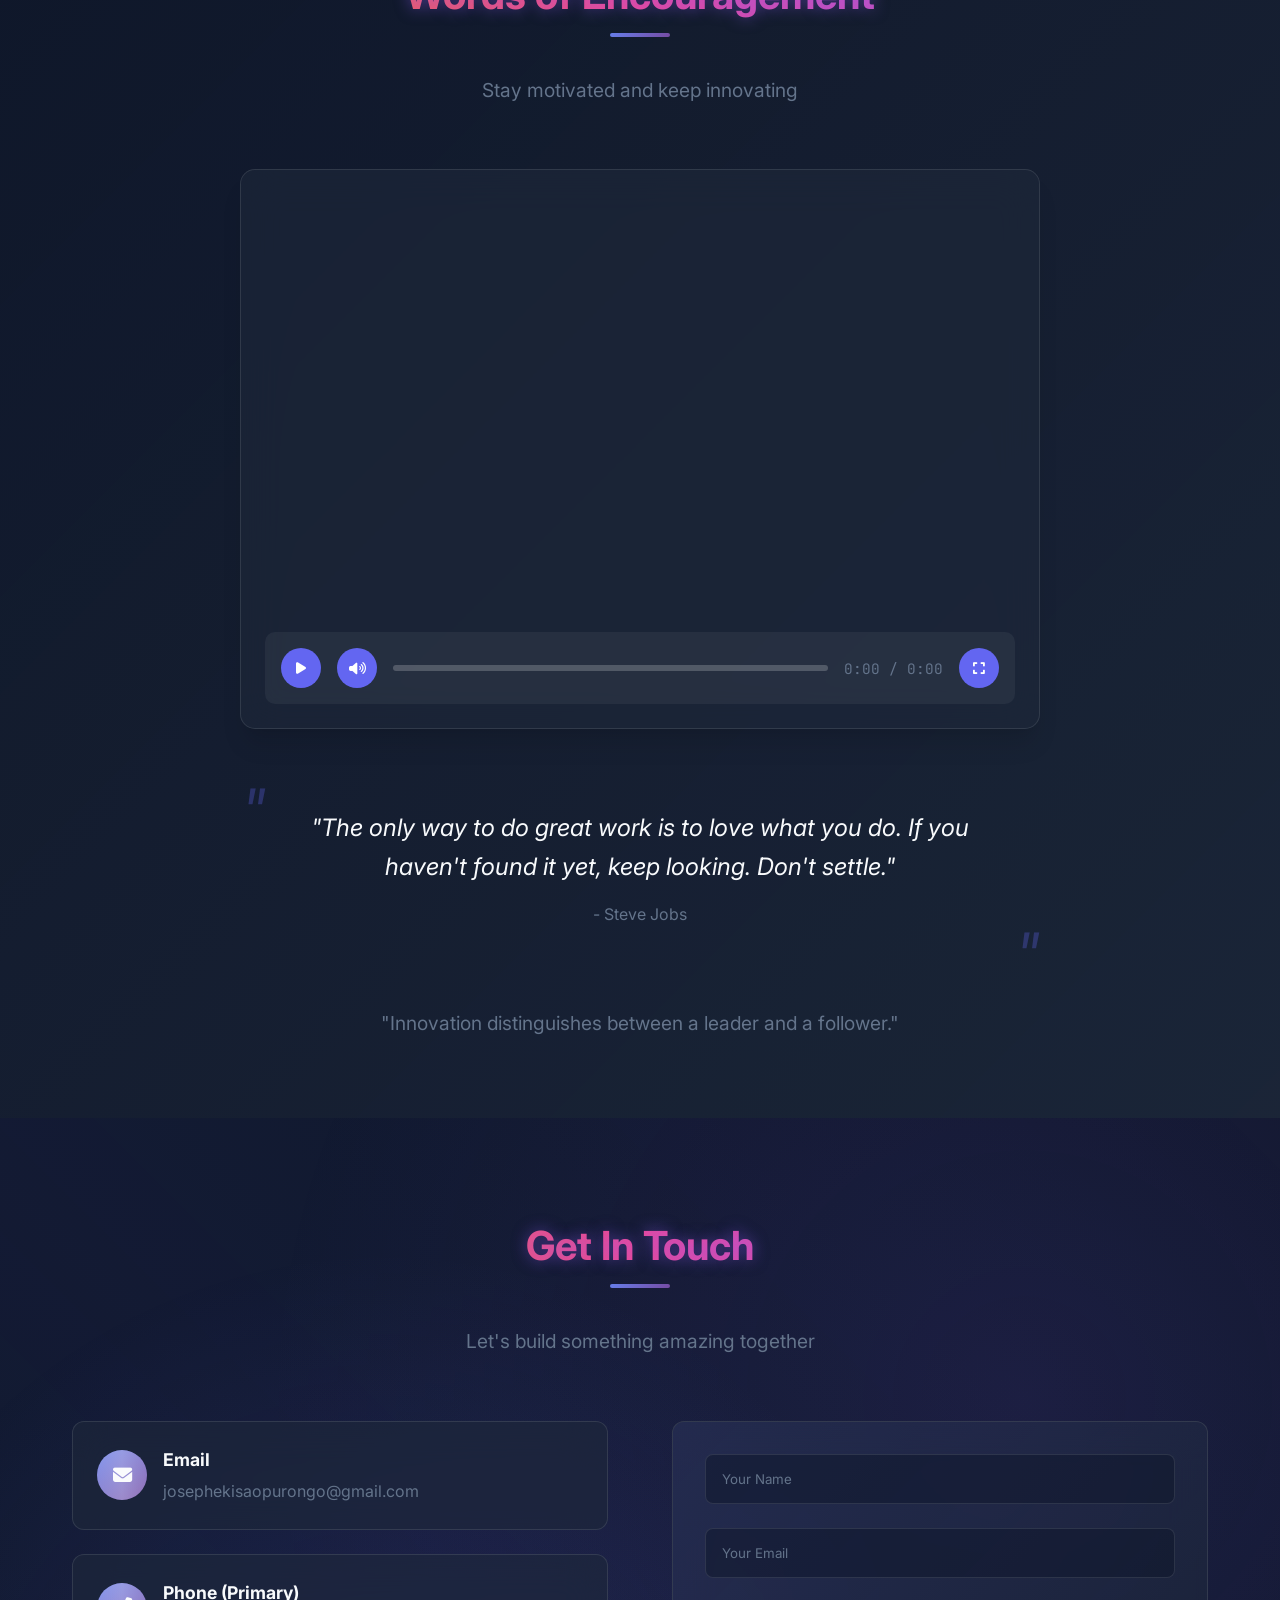
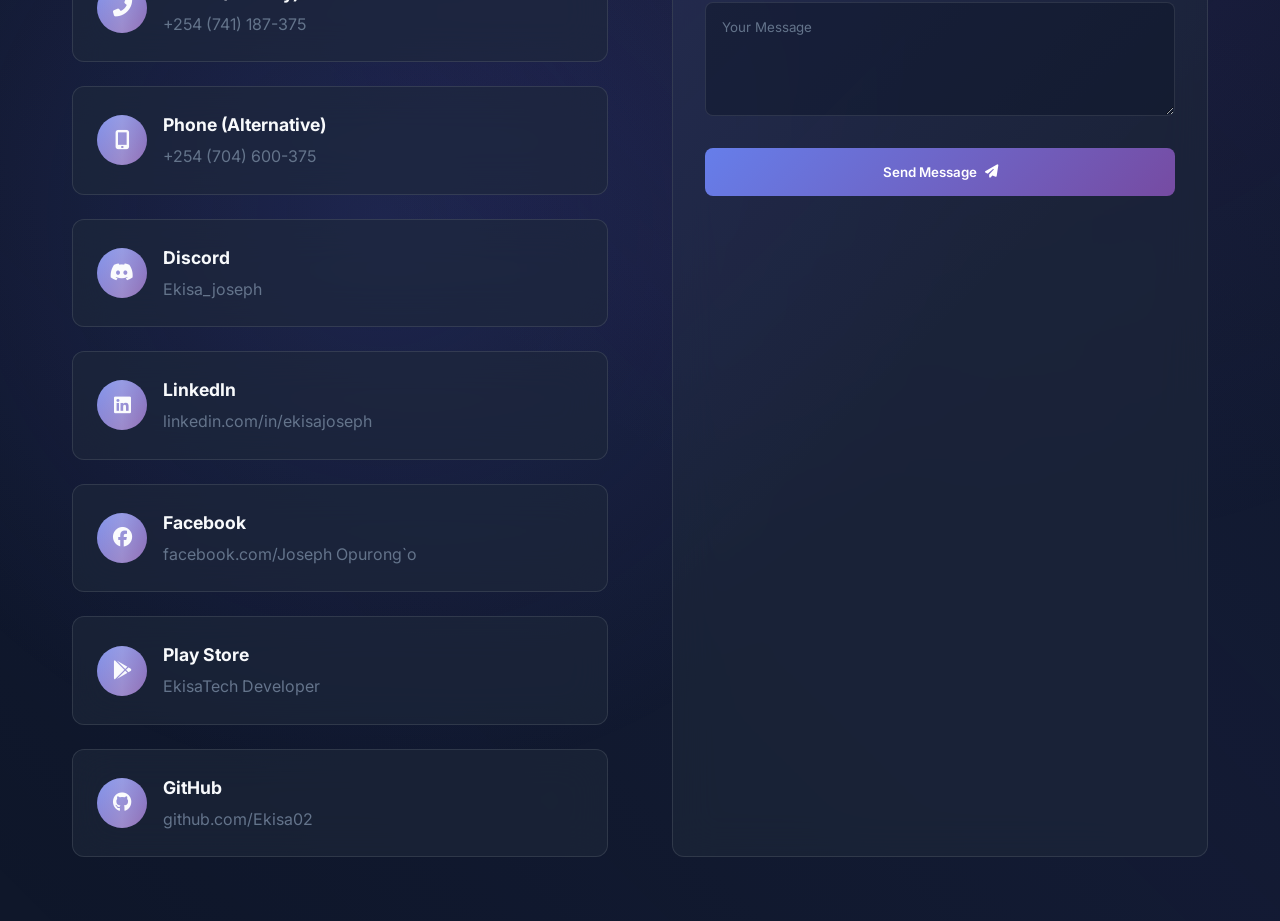
==== commit 7a6464d8: "add my j ourney to innovation" ====
--- a/index.html
+++ b/index.html
@@ -105,19 +105,29 @@
                     </div>
                     <div class="hero-stats">
                         <div class="stat">
-                            <div class="stat-number" data-count="10+">0</div>
+                            <div class="stat-number" data-count="10">0</div>
                             <div class="stat-label">Published Apps</div>
                         </div>
                         <div class="stat">
-                            <div class="stat-number" data-count="3+">0</div>
+                            <div class="stat-number" data-count="3">0</div>
                             <div class="stat-label">Live Projects</div>
                         </div>
                         <div class="stat">
-                            <div class="stat-number" data-count="5+">0</div>
+                            <div class="stat-number" data-count="5">0</div>
                             <div class="stat-label">Awards</div>
                         </div>
                     </div>
-                </div>
+
+                    <!-- Certification Flipbook CTA - NEW -->
+                    <div class="hero-flipbook-cta">
+                        <button class="flipbook-trigger" onclick="toggleHeroFlipbook()">
+                            <i class="fas fa-book-open"></i>
+                            <span>View My Certification Journey</span>
+                            <i class="fas fa-chevron-down"></i>
+                        </button>
+                    </div>
+                </div>
+
                 <div class="hero-visual">
                     <!-- Profile Photo -->
                     <div class="profile-photo-container">
@@ -172,6 +182,31 @@
                     </div>
                 </div>
             </div>
+
+            <!-- Hidden Flipbook Container (appears when clicked) -->
+            <div class="hero-flipbook-container" id="heroFlipbook">
+                <div class="flipbook-overlay" onclick="closeHeroFlipbook()"></div>
+                <div class="flipbook-modal">
+                    <div class="flipbook-header">
+                        <h3><i class="fas fa-certificate"></i> My Certification Journey 2023-2025</h3>
+                        <button class="close-flipbook" onclick="closeHeroFlipbook()">
+                            <i class="fas fa-times"></i>
+                        </button>
+                    </div>
+                    <div class="flipbook-wrapper">
+                        <iframe src="certification-flipbook.html" class="hero-flipbook-frame" frameborder="0"
+                            allowfullscreen loading="lazy" title="Ekisa Joseph - Certification Journey"></iframe>
+                    </div>
+                    <div class="flipbook-footer">
+                        <a href="certification-flipbook.html" target="_blank" class="btn btn-outline">
+                            <i class="fas fa-external-link-alt"></i> Open Full Screen
+                        </a>
+                        <button class="btn btn-outline" onclick="downloadFlipbook()">
+                            <i class="fas fa-download"></i> Download PDF
+                        </button>
+                    </div>
+                </div>
+            </div>
         </section>
         <!-- Featured Projects Section -->
         <section id="projects" class="section projects-section">
@@ -206,14 +241,14 @@
                     <h2 class="section-title">Achievements & Certifications</h2>
                     <p class="section-subtitle">Recognition of excellence and continuous learning</p>
                 </div>
-              <div class="achievements-grid" id="achievementsGrid">
-            </div>
-
-        <div class="achievements-controls" id="achievementsControls">
-            </div>
-                    <!-- Achievements loaded from JSON -->
-
-                </div>
+                <div class="achievements-grid" id="achievementsGrid">
+                </div>
+
+                <div class="achievements-controls" id="achievementsControls">
+                </div>
+                <!-- Achievements loaded from JSON -->
+
+            </div>
             </div>
         </section>
 
@@ -240,7 +275,7 @@
                             <div class="arch-services">
                                 <div class="arch-service">Android</div>
                                 <div class="arch-service">React Native</div>
-                                <div class="arch-service">Flutter</div>
+                                <div class="arch-service">AI Apps Development</div>
                             </div>
                         </div>
                         <div class="arch-layer ai-layer">
@@ -474,11 +509,17 @@
             <div class="whatsapp-tooltip">Chat with me on WhatsApp!</div>
         </div>
 
+
+        
+
         <!-- Scripts -->
         <script src="pages/data/terminal-data.js"></script>
         <script src="pages/components/terminal.js"></script>
         <script src="pages/components/animations.js"></script>
         <script src="pages/pages/main.js"></script>
+
+        <script defer src="/_vercel/insights/script.js"></script>
+
 </body>
 
 </html>
--- a/index.css
+++ b/index.css
@@ -862,6 +862,222 @@
 .code-variable { color: var(--secondary); }
 .code-string { color: var(--accent); }
 .code-function { color: #e879f9; }
+
+/* Hero Flipbook CTA */
+.hero-flipbook-cta {
+    margin-top: 30px;
+    text-align: center;
+}
+
+.flipbook-trigger {
+    background: linear-gradient(135deg, #1e3c5f, #2a4a6e);
+    border: 2px solid #ffd700;
+    color: white;
+    padding: 12px 30px;
+    border-radius: 50px;
+    font-size: 1.1rem;
+    font-weight: 600;
+    cursor: pointer;
+    display: inline-flex;
+    align-items: center;
+    gap: 12px;
+    transition: all 0.3s ease;
+    box-shadow: 0 5px 20px rgba(0,0,0,0.2);
+}
+
+.flipbook-trigger:hover {
+    transform: translateY(-3px);
+    box-shadow: 0 8px 25px rgba(0,0,0,0.3);
+    background: linear-gradient(135deg, #2a4a6e, #1e3c5f);
+    border-color: #ffed4a;
+}
+
+.flipbook-trigger i:first-child {
+    color: #ffd700;
+    font-size: 1.2rem;
+}
+
+.flipbook-trigger i:last-child {
+    transition: transform 0.3s;
+}
+
+.flipbook-trigger:hover i:last-child {
+    transform: translateY(3px);
+}
+
+/* Hero Flipbook Container */
+.hero-flipbook-container {
+    position: fixed;
+    top: 0;
+    left: 0;
+    width: 100%;
+    height: 100%;
+    z-index: 9999;
+    display: none;
+    opacity: 0;
+    transition: opacity 0.3s ease;
+}
+
+.hero-flipbook-container.active {
+    display: block;
+    opacity: 1;
+}
+
+.flipbook-overlay {
+    position: absolute;
+    top: 0;
+    left: 0;
+    width: 100%;
+    height: 100%;
+    background: rgba(0, 0, 0, 0.8);
+    backdrop-filter: blur(5px);
+}
+
+.flipbook-modal {
+    position: absolute;
+    top: 50%;
+    left: 50%;
+    transform: translate(-50%, -50%);
+    width: 90%;
+    max-width: 1000px;
+    background: white;
+    border-radius: 20px;
+    overflow: hidden;
+    box-shadow: 0 30px 60px rgba(0,0,0,0.5);
+    animation: modalPop 0.4s ease;
+}
+
+@keyframes modalPop {
+    0% {
+        transform: translate(-50%, -50%) scale(0.8);
+        opacity: 0;
+    }
+    100% {
+        transform: translate(-50%, -50%) scale(1);
+        opacity: 1;
+    }
+}
+
+.flipbook-header {
+    background: linear-gradient(135deg, #1e3c5f, #2a4a6e);
+    color: white;
+    padding: 15px 25px;
+    display: flex;
+    justify-content: space-between;
+    align-items: center;
+    border-bottom: 2px solid #ffd700;
+}
+
+.flipbook-header h3 {
+    margin: 0;
+    font-size: 1.3rem;
+    display: flex;
+    align-items: center;
+    gap: 10px;
+}
+
+.flipbook-header h3 i {
+    color: #ffd700;
+}
+
+.close-flipbook {
+    background: transparent;
+    border: none;
+    color: white;
+    font-size: 1.5rem;
+    cursor: pointer;
+    width: 40px;
+    height: 40px;
+    border-radius: 50%;
+    display: flex;
+    align-items: center;
+    justify-content: center;
+    transition: all 0.3s;
+}
+
+.close-flipbook:hover {
+    background: rgba(255,255,255,0.2);
+    transform: rotate(90deg);
+}
+
+.flipbook-wrapper {
+    padding: 20px;
+    background: linear-gradient(135deg, #2b3a4a 0%, #1a2634 100%);
+}
+
+.hero-flipbook-frame {
+    width: 100%;
+    height: 550px;
+    border-radius: 12px;
+    box-shadow: 0 10px 30px rgba(0,0,0,0.3);
+}
+
+.flipbook-footer {
+    padding: 15px 25px;
+    background: #f8f9fa;
+    display: flex;
+    justify-content: center;
+    gap: 15px;
+    border-top: 1px solid #ddd;
+}
+
+.flipbook-footer .btn {
+    padding: 10px 25px;
+    border-radius: 30px;
+    font-size: 0.95rem;
+    transition: all 0.3s;
+}
+
+.flipbook-footer .btn:hover {
+    transform: translateY(-2px);
+}
+
+/* Responsive adjustments */
+@media (max-width: 768px) {
+    .flipbook-trigger {
+        padding: 10px 20px;
+        font-size: 1rem;
+    }
+    
+    .flipbook-modal {
+        width: 95%;
+        max-height: 90vh;
+    }
+    
+    .hero-flipbook-frame {
+        height: 400px;
+    }
+    
+    .flipbook-header h3 {
+        font-size: 1.1rem;
+    }
+    
+    .flipbook-footer {
+        flex-direction: column;
+        align-items: center;
+    }
+    
+    .flipbook-footer .btn {
+        width: 100%;
+        max-width: 250px;
+    }
+}
+
+@media (max-width: 480px) {
+    .hero-flipbook-frame {
+        height: 300px;
+    }
+    
+    .flipbook-trigger {
+        padding: 8px 16px;
+        font-size: 0.9rem;
+        gap: 8px;
+    }
+    
+    .flipbook-header {
+        padding: 10px 15px;
+    }
+}
 
 /* ===== PROJECTS SECTION ===== */
 .projects-section {
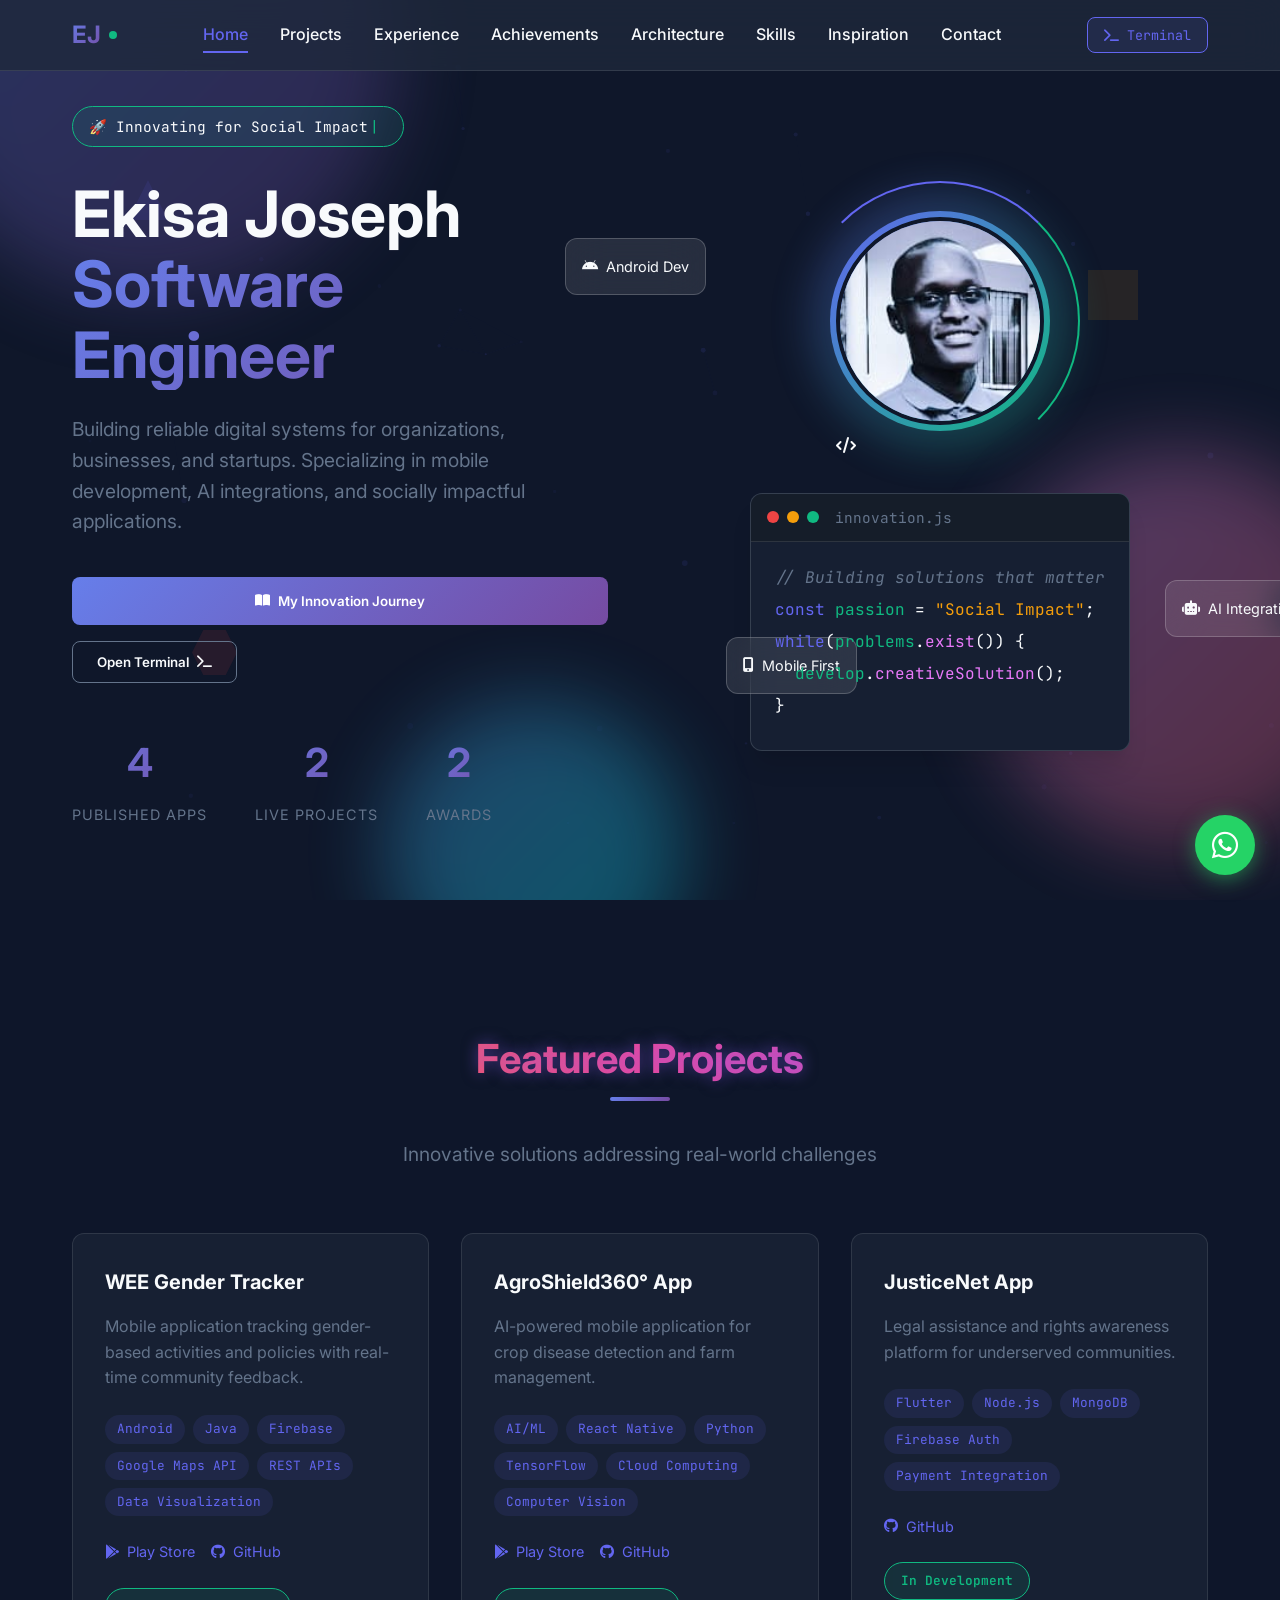
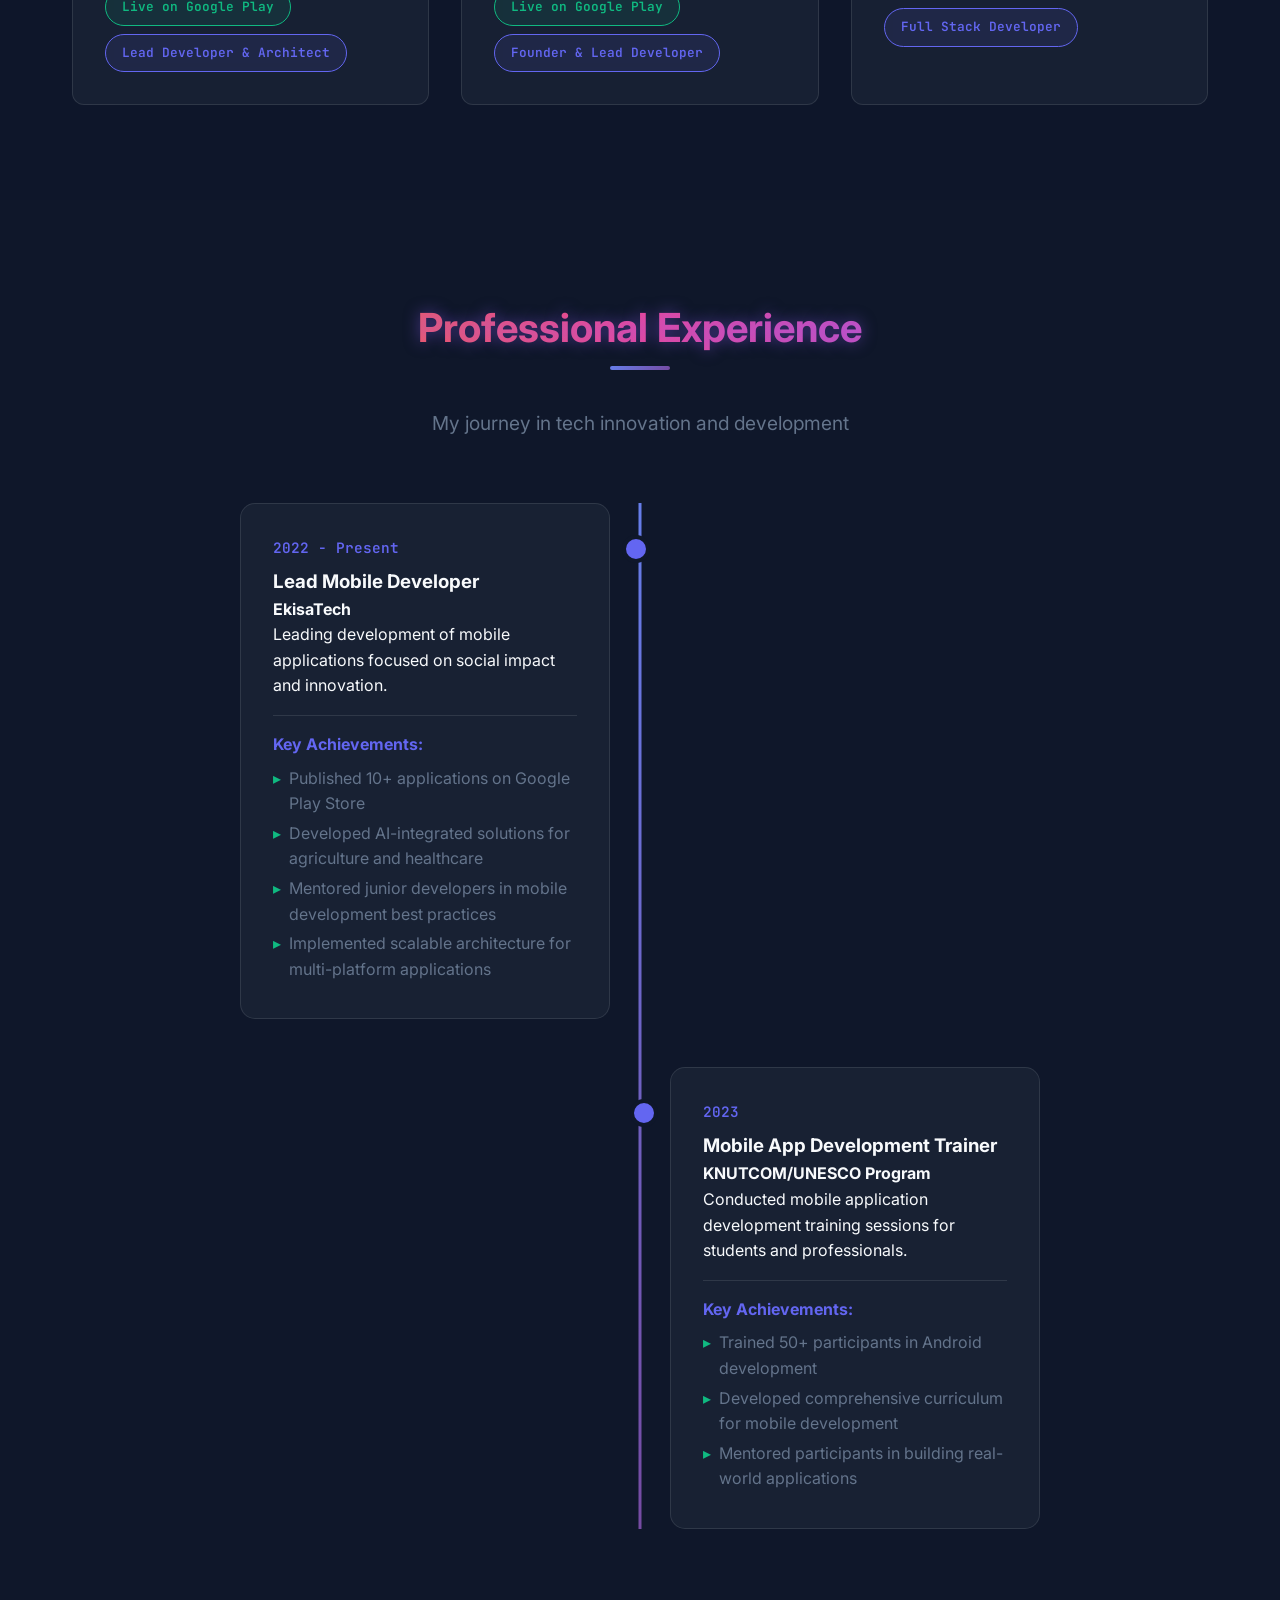
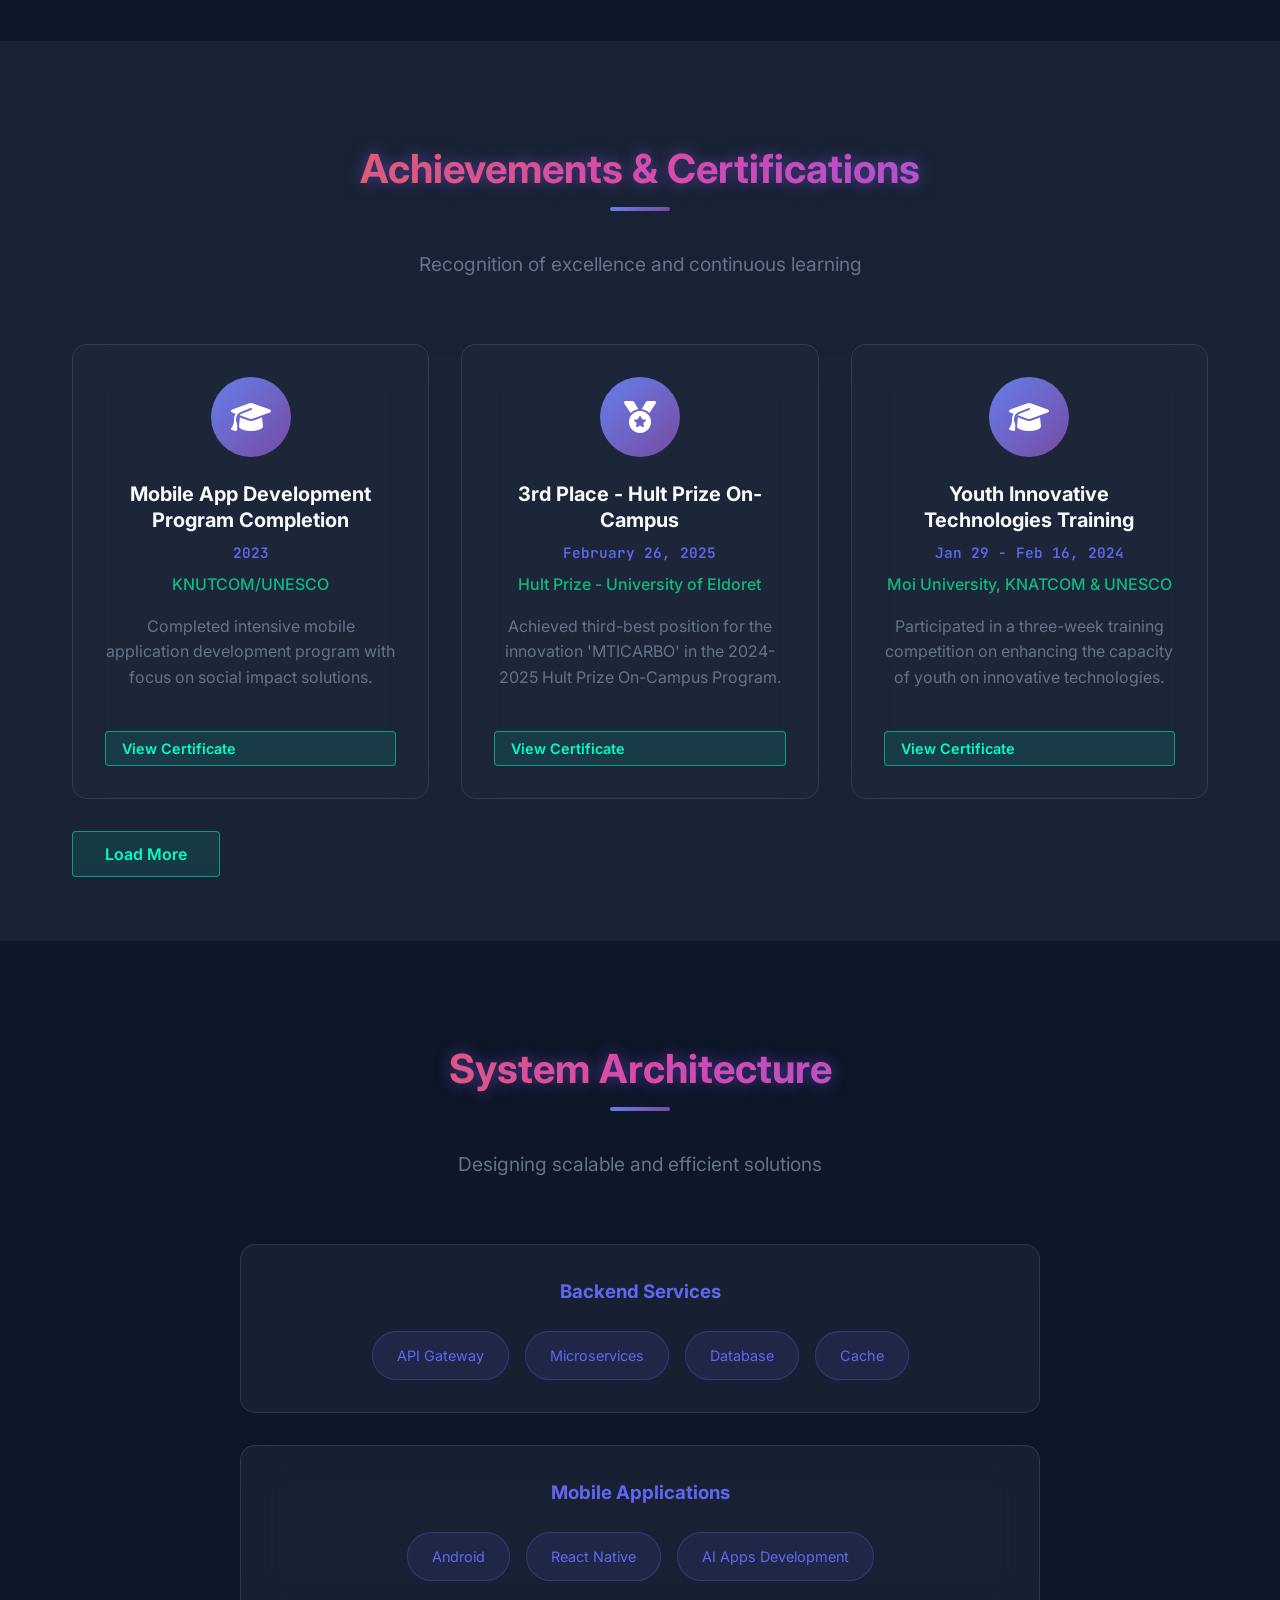
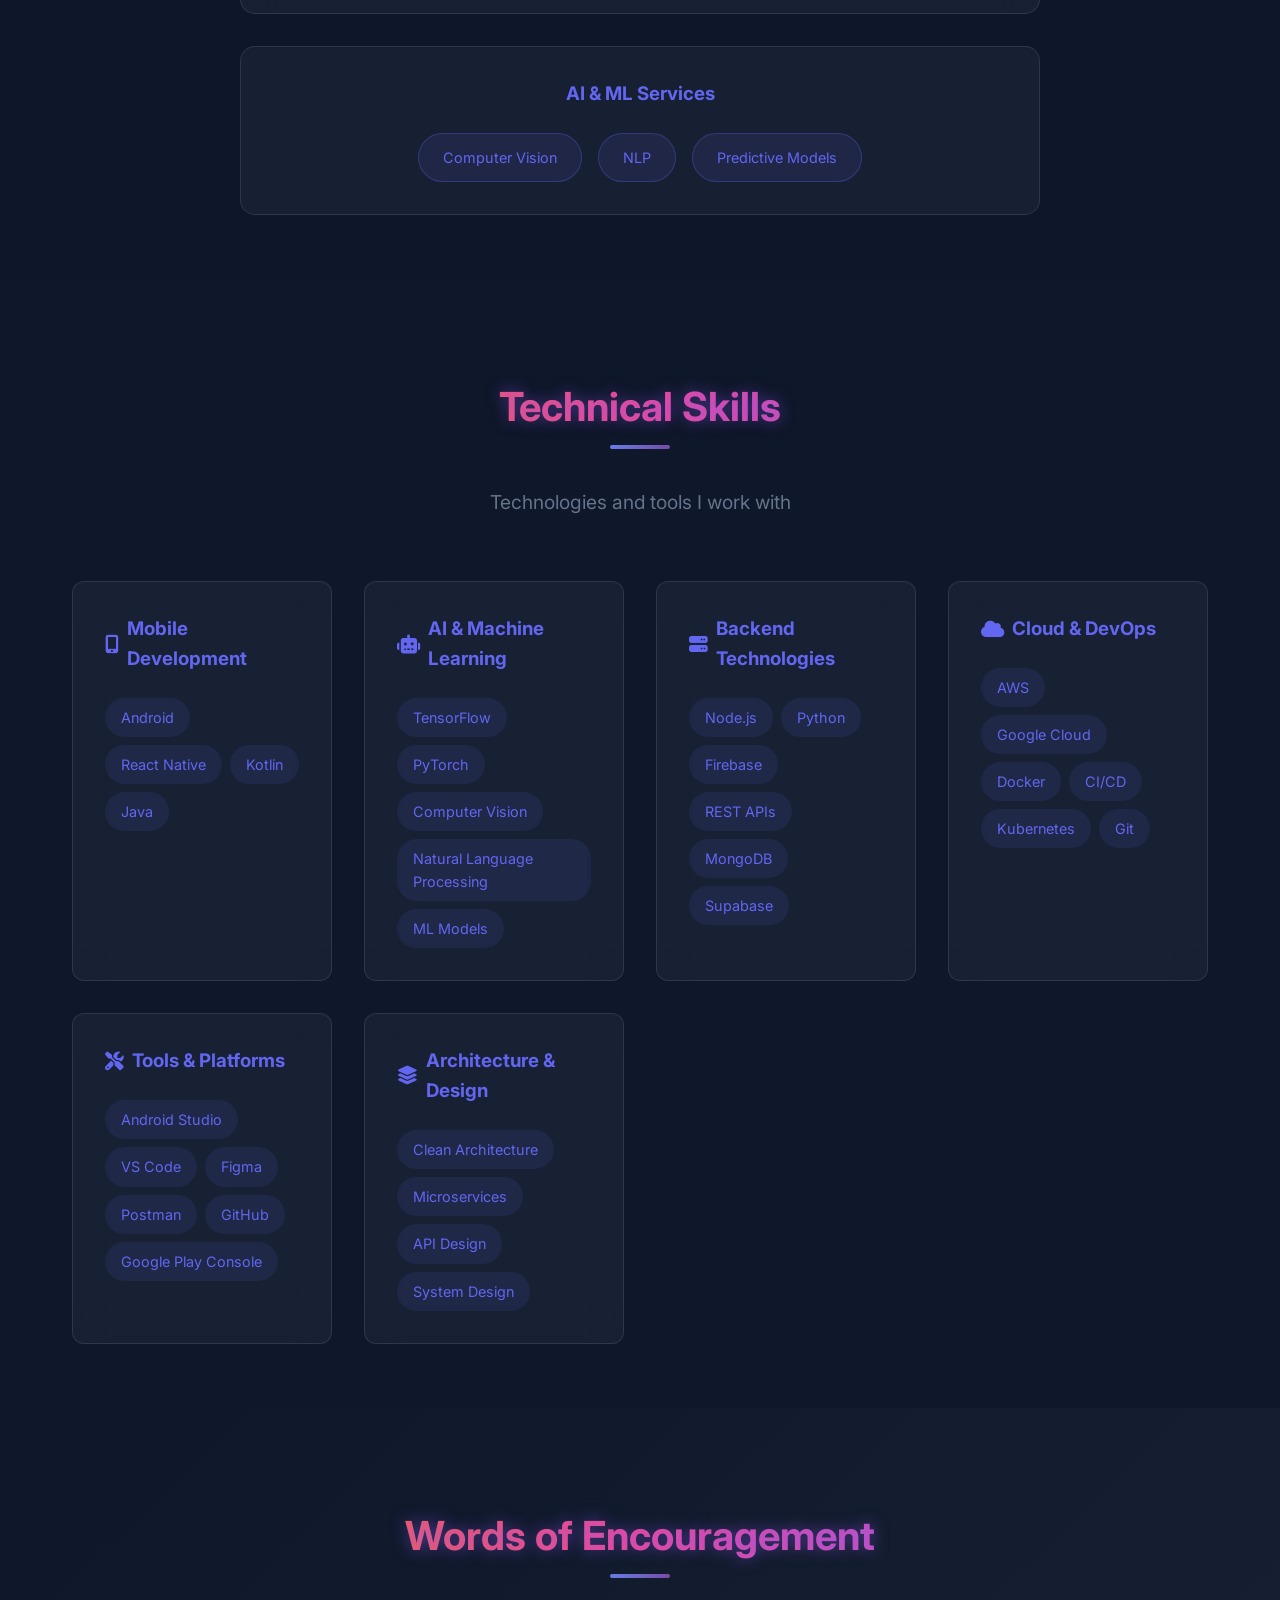
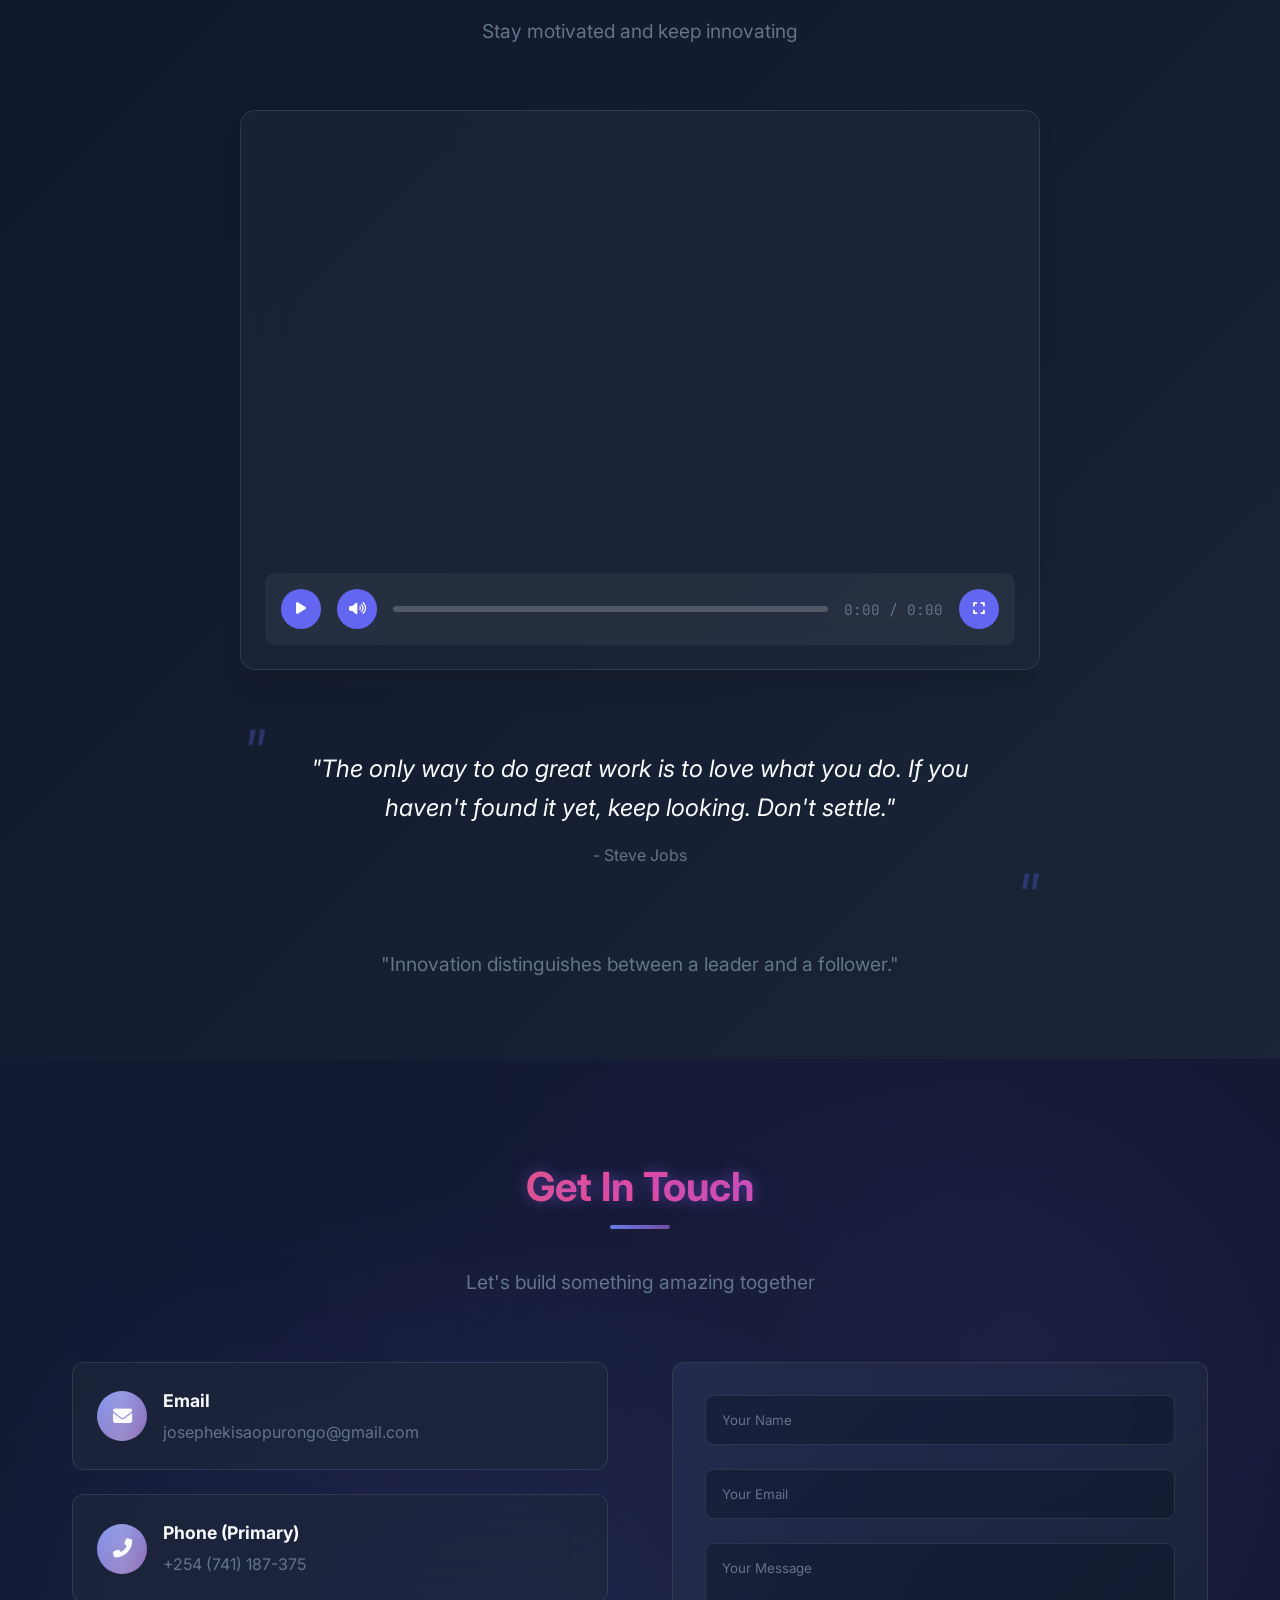
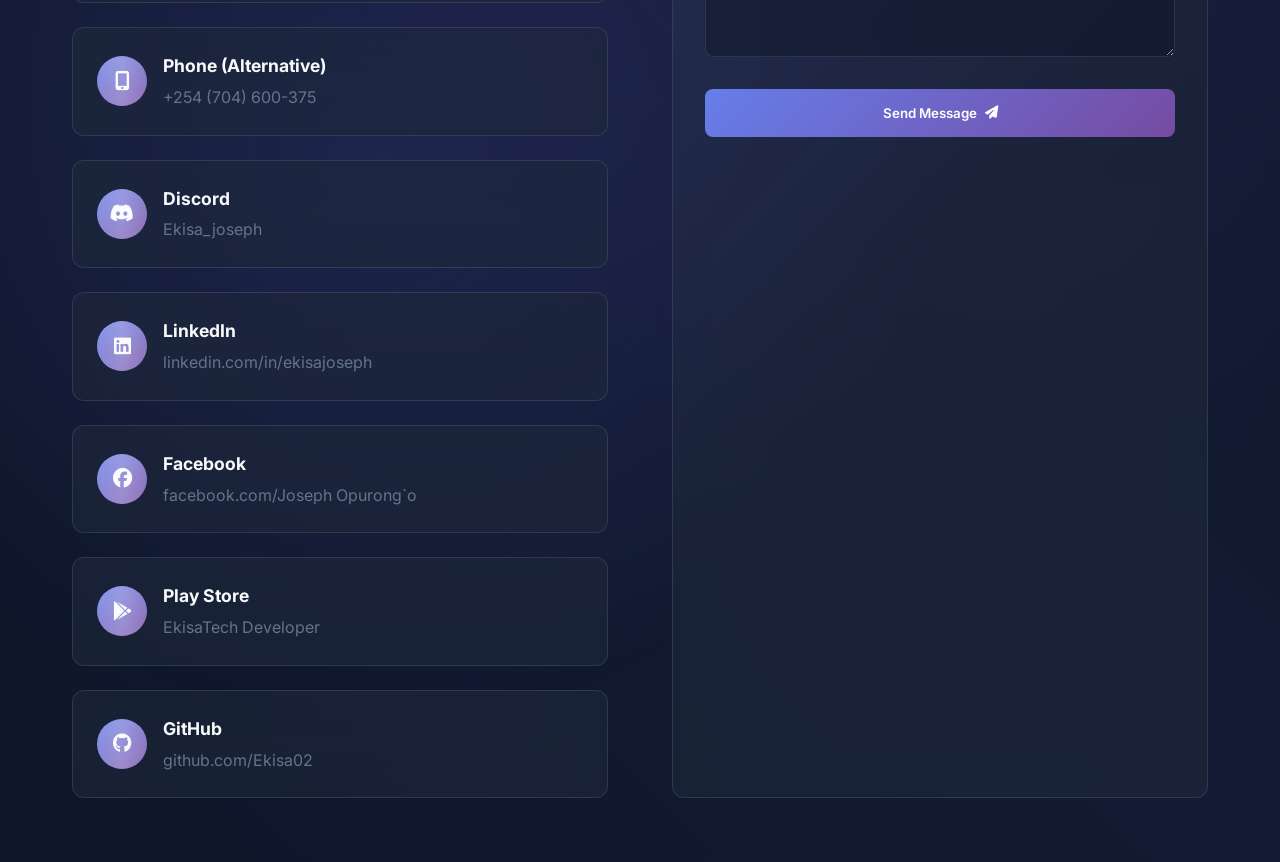
==== commit 141ad96e: "enhanced codes" ====
--- a/index.html
+++ b/index.html
@@ -76,138 +76,129 @@
     </div>
 
     <!-- Main Content -->
-    <main class="main-content">
-        <!-- Hero Section -->
-        <section id="home" class="section hero-section">
-            <div class="container">
-                <div class="hero-content">
-                    <div class="hero-badge" id="typing-badge">
-                        <span class="badge-text"></span>
-                        <div class="pulse-dot"></div>
-                    </div>
-                    <h1 class="hero-title">
-                        <span class="title-line">Ekisa Joseph</span>
-                        <span class="title-gradient">Software Engineer</span>
-                    </h1>
-                    <p class="hero-description">
-                        Building reliable digital systems for organizations, businesses, and startups.
-                        Specializing in mobile development, AI integrations, and socially impactful applications.
-                    </p>
-                    <div class="hero-actions">
-                        <button class="btn btn-primary" onclick="scrollToSection('projects')">
-                            <span>View Projects</span>
-                            <i class="fas fa-arrow-down"></i>
-                        </button>
-                        <button class="btn btn-secondary" onclick="openTerminal()">
-                            <span>Open Terminal</span>
-                            <i class="fas fa-terminal"></i>
-                        </button>
-                    </div>
-                    <div class="hero-stats">
-                        <div class="stat">
-                            <div class="stat-number" data-count="10">0</div>
-                            <div class="stat-label">Published Apps</div>
-                        </div>
-                        <div class="stat">
-                            <div class="stat-number" data-count="3">0</div>
-                            <div class="stat-label">Live Projects</div>
-                        </div>
-                        <div class="stat">
-                            <div class="stat-number" data-count="5">0</div>
-                            <div class="stat-label">Awards</div>
-                        </div>
-                    </div>
-
-                    <!-- Certification Flipbook CTA - NEW -->
-                    <div class="hero-flipbook-cta">
-                        <button class="flipbook-trigger" onclick="toggleHeroFlipbook()">
-                            <i class="fas fa-book-open"></i>
-                            <span>View My Certification Journey</span>
-                            <i class="fas fa-chevron-down"></i>
-                        </button>
-                    </div>
-                </div>
-
-                <div class="hero-visual">
-                    <!-- Profile Photo -->
-                    <div class="profile-photo-container">
-                        <div class="profile-photo">
-                            <img src="/pages/images/profile_img.jpg" alt="Ekisa Joseph"
-                                onerror="this.style.display='none'">
-                            <div class="photo-icon">
-                                <i class="fas fa-code"></i>
-                            </div>
-                        </div>
-                        <div class="photo-glow"></div>
-                        <div class="photo-ring"></div>
-                    </div>
-
-                    <!-- Floating Cards -->
-                    <div class="floating-card card-1">
-                        <i class="fab fa-android"></i>
-                        <span>Android Dev</span>
-                    </div>
-                    <div class="floating-card card-2">
-                        <i class="fas fa-robot"></i>
-                        <span>AI Integration</span>
-                    </div>
-                    <div class="floating-card card-3">
-                        <i class="fas fa-mobile-alt"></i>
-                        <span>Mobile First</span>
-                    </div>
-
-                    <!-- Code Window -->
-                    <div class="code-window">
-                        <div class="window-header">
-                            <div class="window-controls">
-                                <span class="control red"></span>
-                                <span class="control yellow"></span>
-                                <span class="control green"></span>
-                            </div>
-                            <span class="window-title">innovation.js</span>
-                        </div>
-                        <div class="code-content">
-                            <div class="code-line"><span class="code-comment">// Building solutions that matter</span>
-                            </div>
-                            <div class="code-line"><span class="code-keyword">const</span> <span
-                                    class="code-variable">passion</span> = <span class="code-string">"Social
-                                    Impact"</span>;</div>
-                            <div class="code-line"><span class="code-keyword">while</span>(<span
-                                    class="code-variable">problems</span>.<span class="code-function">exist</span>()) {
-                            </div>
-                            <div class="code-line">&nbsp;&nbsp;<span class="code-variable">develop</span>.<span
-                                    class="code-function">creativeSolution</span>();</div>
-                            <div class="code-line">}</div>
-                        </div>
-                    </div>
-                </div>
-            </div>
-
-            <!-- Hidden Flipbook Container (appears when clicked) -->
-            <div class="hero-flipbook-container" id="heroFlipbook">
-                <div class="flipbook-overlay" onclick="closeHeroFlipbook()"></div>
-                <div class="flipbook-modal">
-                    <div class="flipbook-header">
-                        <h3><i class="fas fa-certificate"></i> My Certification Journey 2023-2025</h3>
-                        <button class="close-flipbook" onclick="closeHeroFlipbook()">
-                            <i class="fas fa-times"></i>
-                        </button>
-                    </div>
-                    <div class="flipbook-wrapper">
-                        <iframe src="certification-flipbook.html" class="hero-flipbook-frame" frameborder="0"
-                            allowfullscreen loading="lazy" title="Ekisa Joseph - Certification Journey"></iframe>
-                    </div>
-                    <div class="flipbook-footer">
-                        <a href="certification-flipbook.html" target="_blank" class="btn btn-outline">
-                            <i class="fas fa-external-link-alt"></i> Open Full Screen
-                        </a>
-                        <button class="btn btn-outline" onclick="downloadFlipbook()">
-                            <i class="fas fa-download"></i> Download PDF
-                        </button>
-                    </div>
-                </div>
-            </div>
-        </section>
+    <main class="main-content"><!-- Hero Section -->
+<section id="home" class="section hero-section">
+    <div class="container">
+        <div class="hero-content">
+            <div class="hero-badge" id="typing-badge">
+                <span class="badge-text"></span>
+                <div class="pulse-dot"></div>
+            </div>
+            <h1 class="hero-title">
+                <span class="title-line">Ekisa Joseph</span>
+                <span class="title-gradient">Software Engineer</span>
+            </h1>
+            <p class="hero-description">
+                Building reliable digital systems for organizations, businesses, and startups.
+                Specializing in mobile development, AI integrations, and socially impactful applications.
+            </p>
+            <div class="hero-actions">
+                <!-- REPLACED: View Projects button with Certification Flipbook button -->
+                <button class="btn btn-primary" onclick="toggleHeroFlipbook()">
+                    <i class="fas fa-book-open"></i>
+                    <span>My Innovation Journey</span>
+                </button>
+                <button class="btn btn-secondary" onclick="openTerminal()">
+                    <span>Open Terminal</span>
+                    <i class="fas fa-terminal"></i>
+                </button>
+            </div>
+            <div class="hero-stats">
+                <div class="stat">
+                    <div class="stat-number" data-count="10">0</div>
+                    <div class="stat-label">Published Apps</div>
+                </div>
+                <div class="stat">
+                    <div class="stat-number" data-count="3">0</div>
+                    <div class="stat-label">Live Projects</div>
+                </div>
+                <div class="stat">
+                    <div class="stat-number" data-count="5">0</div>
+                    <div class="stat-label">Awards</div>
+                </div>
+            </div>
+        </div>
+
+        <div class="hero-visual">
+            <!-- Profile Photo -->
+            <div class="profile-photo-container">
+                <div class="profile-photo">
+                    <img src="/pages/images/profile_img.jpg" alt="Ekisa Joseph"
+                        onerror="this.style.display='none'">
+                    <div class="photo-icon">
+                        <i class="fas fa-code"></i>
+                    </div>
+                </div>
+                <div class="photo-glow"></div>
+                <div class="photo-ring"></div>
+            </div>
+
+            <!-- Floating Cards -->
+            <div class="floating-card card-1">
+                <i class="fab fa-android"></i>
+                <span>Android Dev</span>
+            </div>
+            <div class="floating-card card-2">
+                <i class="fas fa-robot"></i>
+                <span>AI Integration</span>
+            </div>
+            <div class="floating-card card-3">
+                <i class="fas fa-mobile-alt"></i>
+                <span>Mobile First</span>
+            </div>
+
+            <!-- Code Window -->
+            <div class="code-window">
+                <div class="window-header">
+                    <div class="window-controls">
+                        <span class="control red"></span>
+                        <span class="control yellow"></span>
+                        <span class="control green"></span>
+                    </div>
+                    <span class="window-title">innovation.js</span>
+                </div>
+                <div class="code-content">
+                    <div class="code-line"><span class="code-comment">// Building solutions that matter</span>
+                    </div>
+                    <div class="code-line"><span class="code-keyword">const</span> <span
+                            class="code-variable">passion</span> = <span class="code-string">"Social
+                            Impact"</span>;</div>
+                    <div class="code-line"><span class="code-keyword">while</span>(<span
+                            class="code-variable">problems</span>.<span class="code-function">exist</span>()) {
+                    </div>
+                    <div class="code-line">&nbsp;&nbsp;<span class="code-variable">develop</span>.<span
+                            class="code-function">creativeSolution</span>();</div>
+                    <div class="code-line">}</div>
+                </div>
+            </div>
+        </div>
+    </div>
+
+    <!-- Hidden Flipbook Container (appears when clicked) -->
+    <div class="hero-flipbook-container" id="heroFlipbook">
+        <div class="flipbook-overlay" onclick="closeHeroFlipbook()"></div>
+        <div class="flipbook-modal">
+            <div class="flipbook-header">
+                <h3><i class="fas fa-certificate"></i> My Certification Journey 2023-2025</h3>
+                <button class="close-flipbook" onclick="closeHeroFlipbook()">
+                    <i class="fas fa-times"></i>
+                </button>
+            </div>
+            <div class="flipbook-wrapper">
+                <iframe src="/pages/Innovation-journey.html" class="hero-flipbook-frame" frameborder="0"
+                    allowfullscreen loading="lazy" title="Ekisa Joseph - Certification Journey"></iframe>
+            </div>
+            <div class="flipbook-footer">
+                <a href="/pages/Innovation-journey.html" target="_blank" class="btn btn-outline">
+                    <i class="fas fa-external-link-alt"></i> Open Full Screen
+                </a>
+                <button class="btn btn-outline" onclick="downloadFlipbook()">
+                    <i class="fas fa-download"></i> Download PDF
+                </button>
+            </div>
+        </div>
+    </div>
+</section>
         <!-- Featured Projects Section -->
         <section id="projects" class="section projects-section">
             <div class="container">
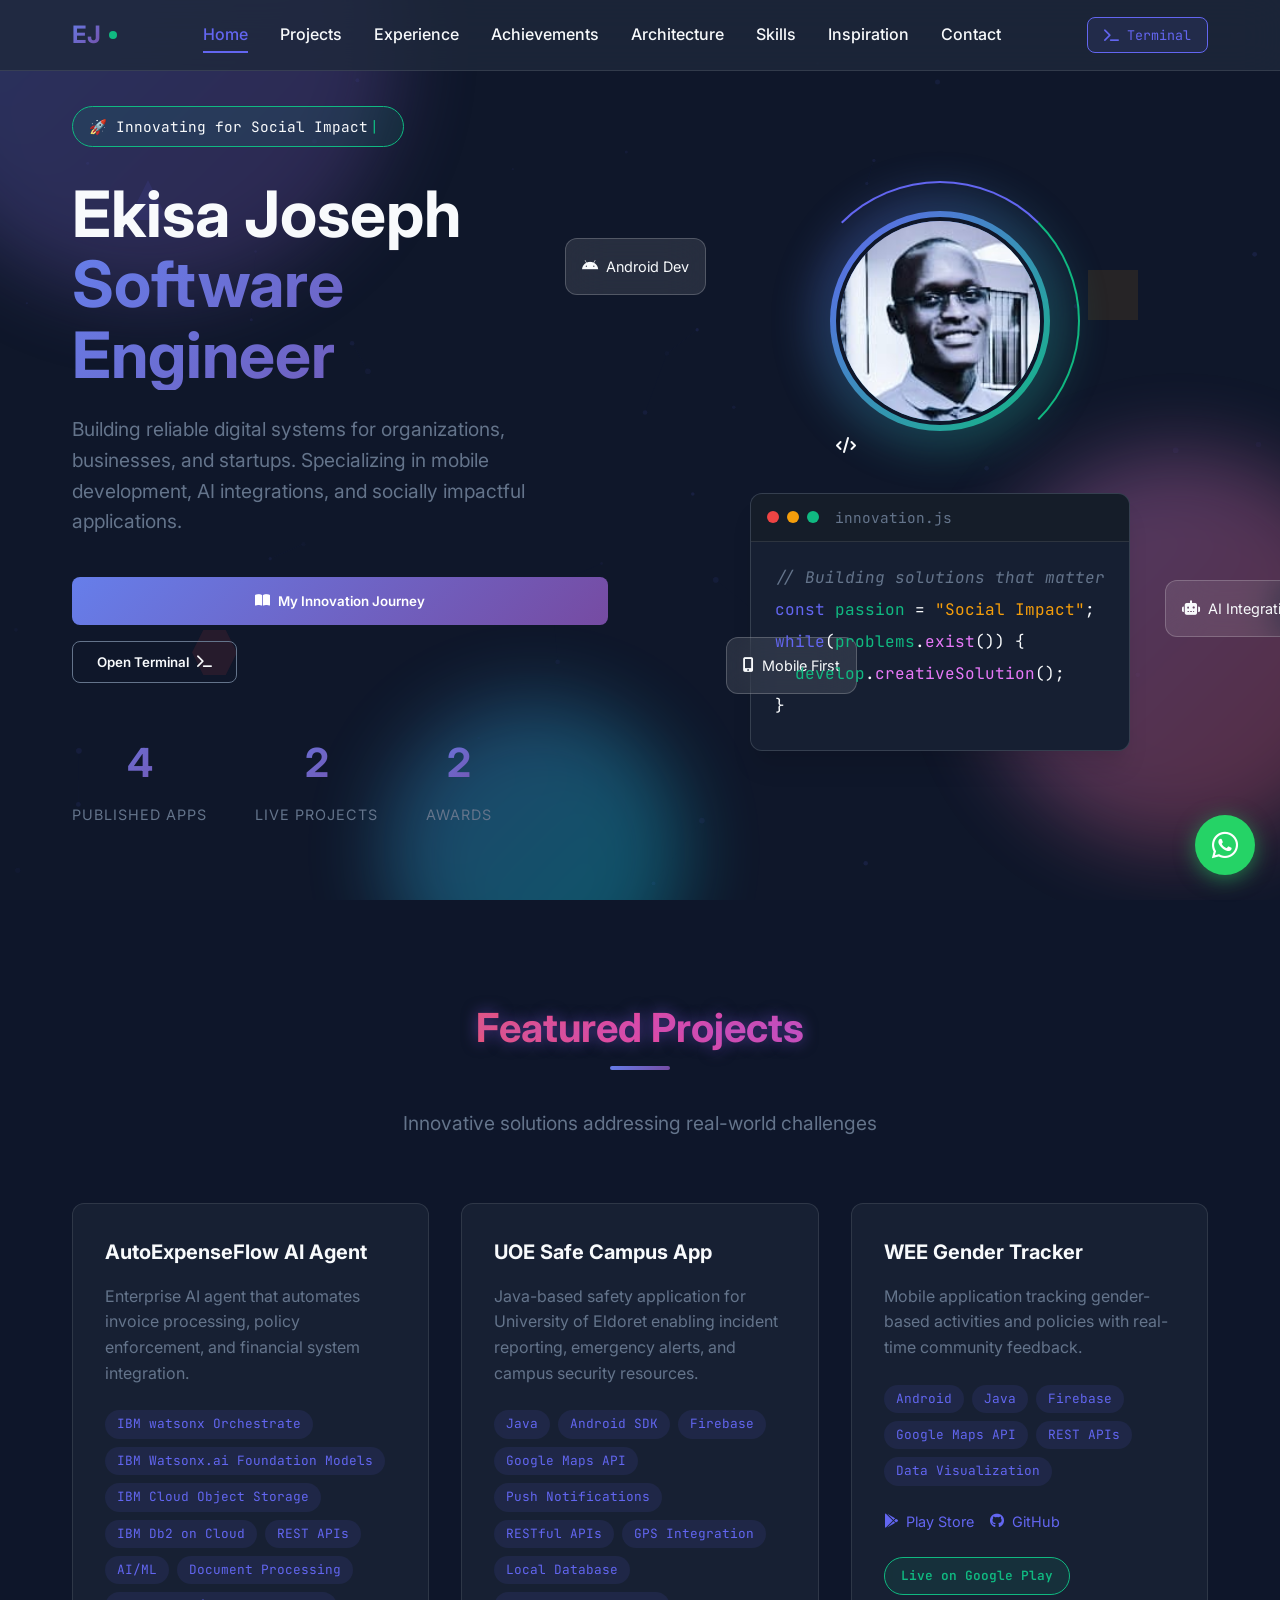
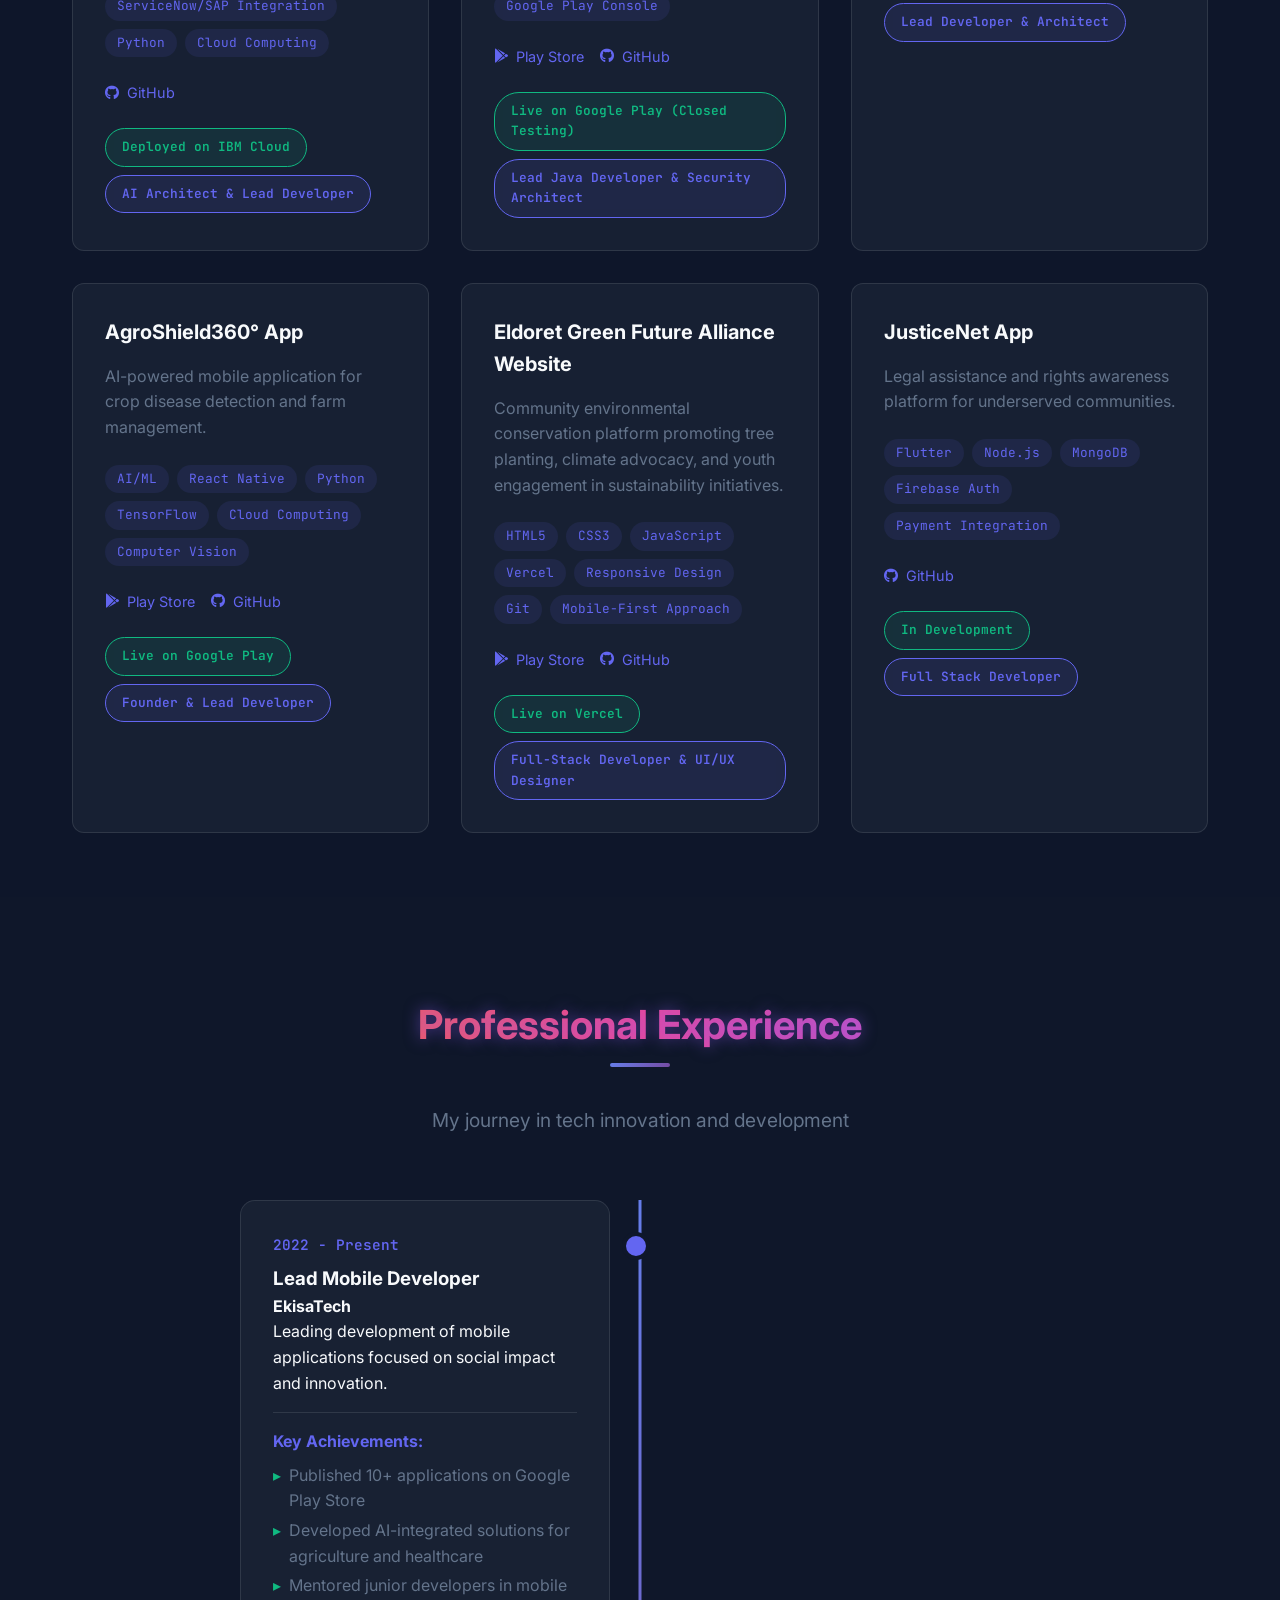
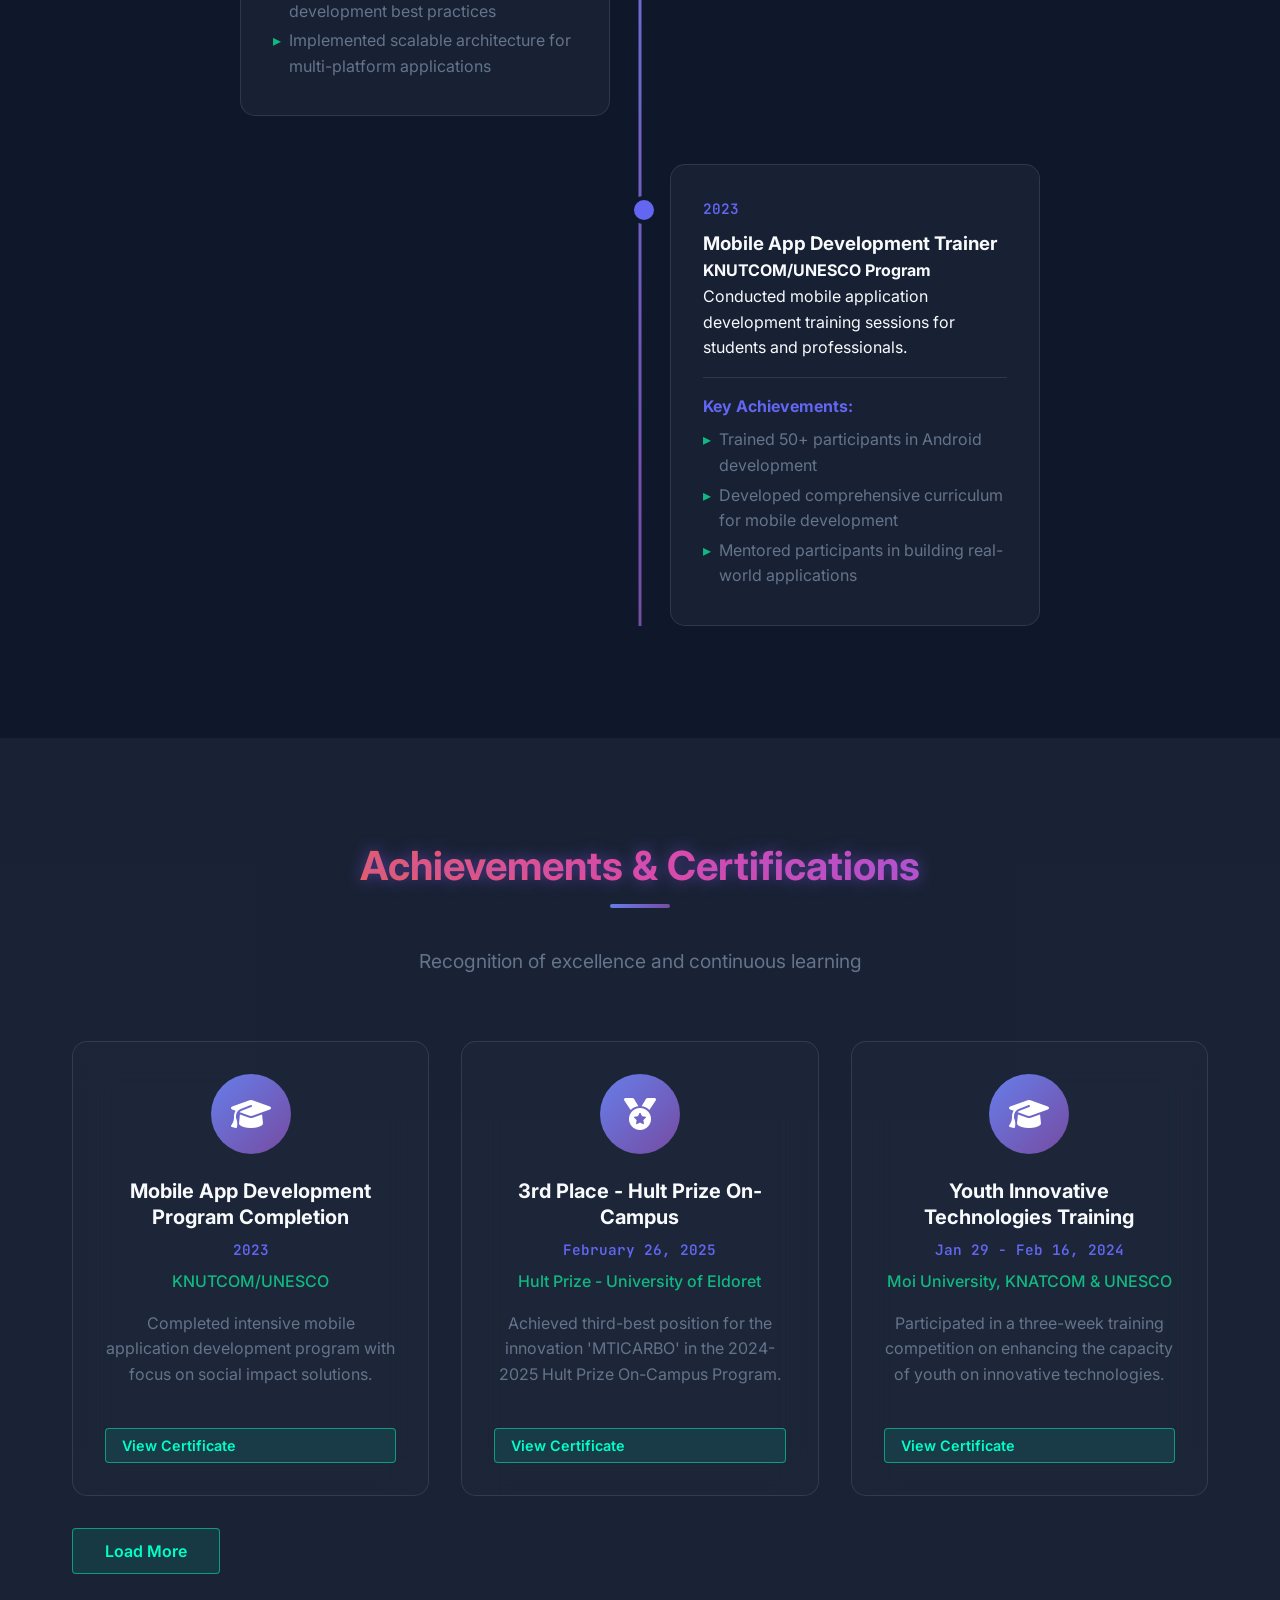
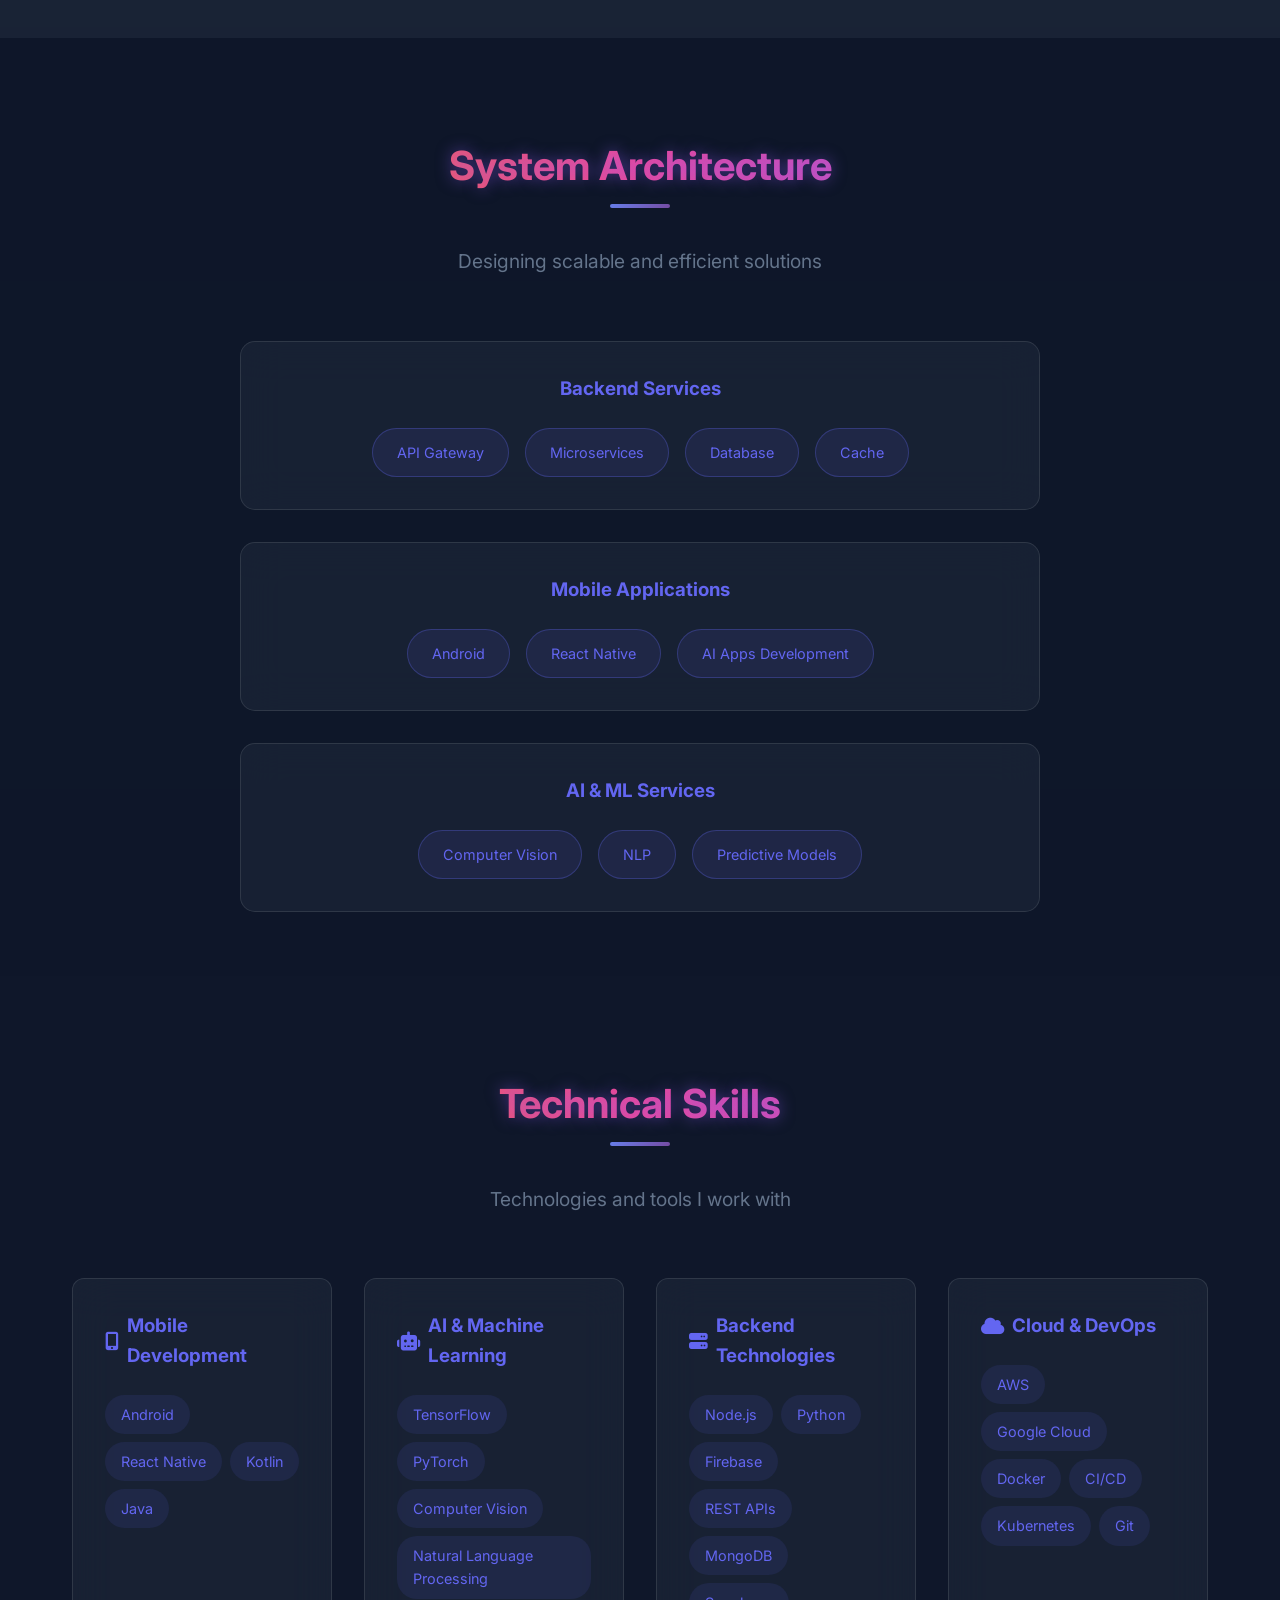
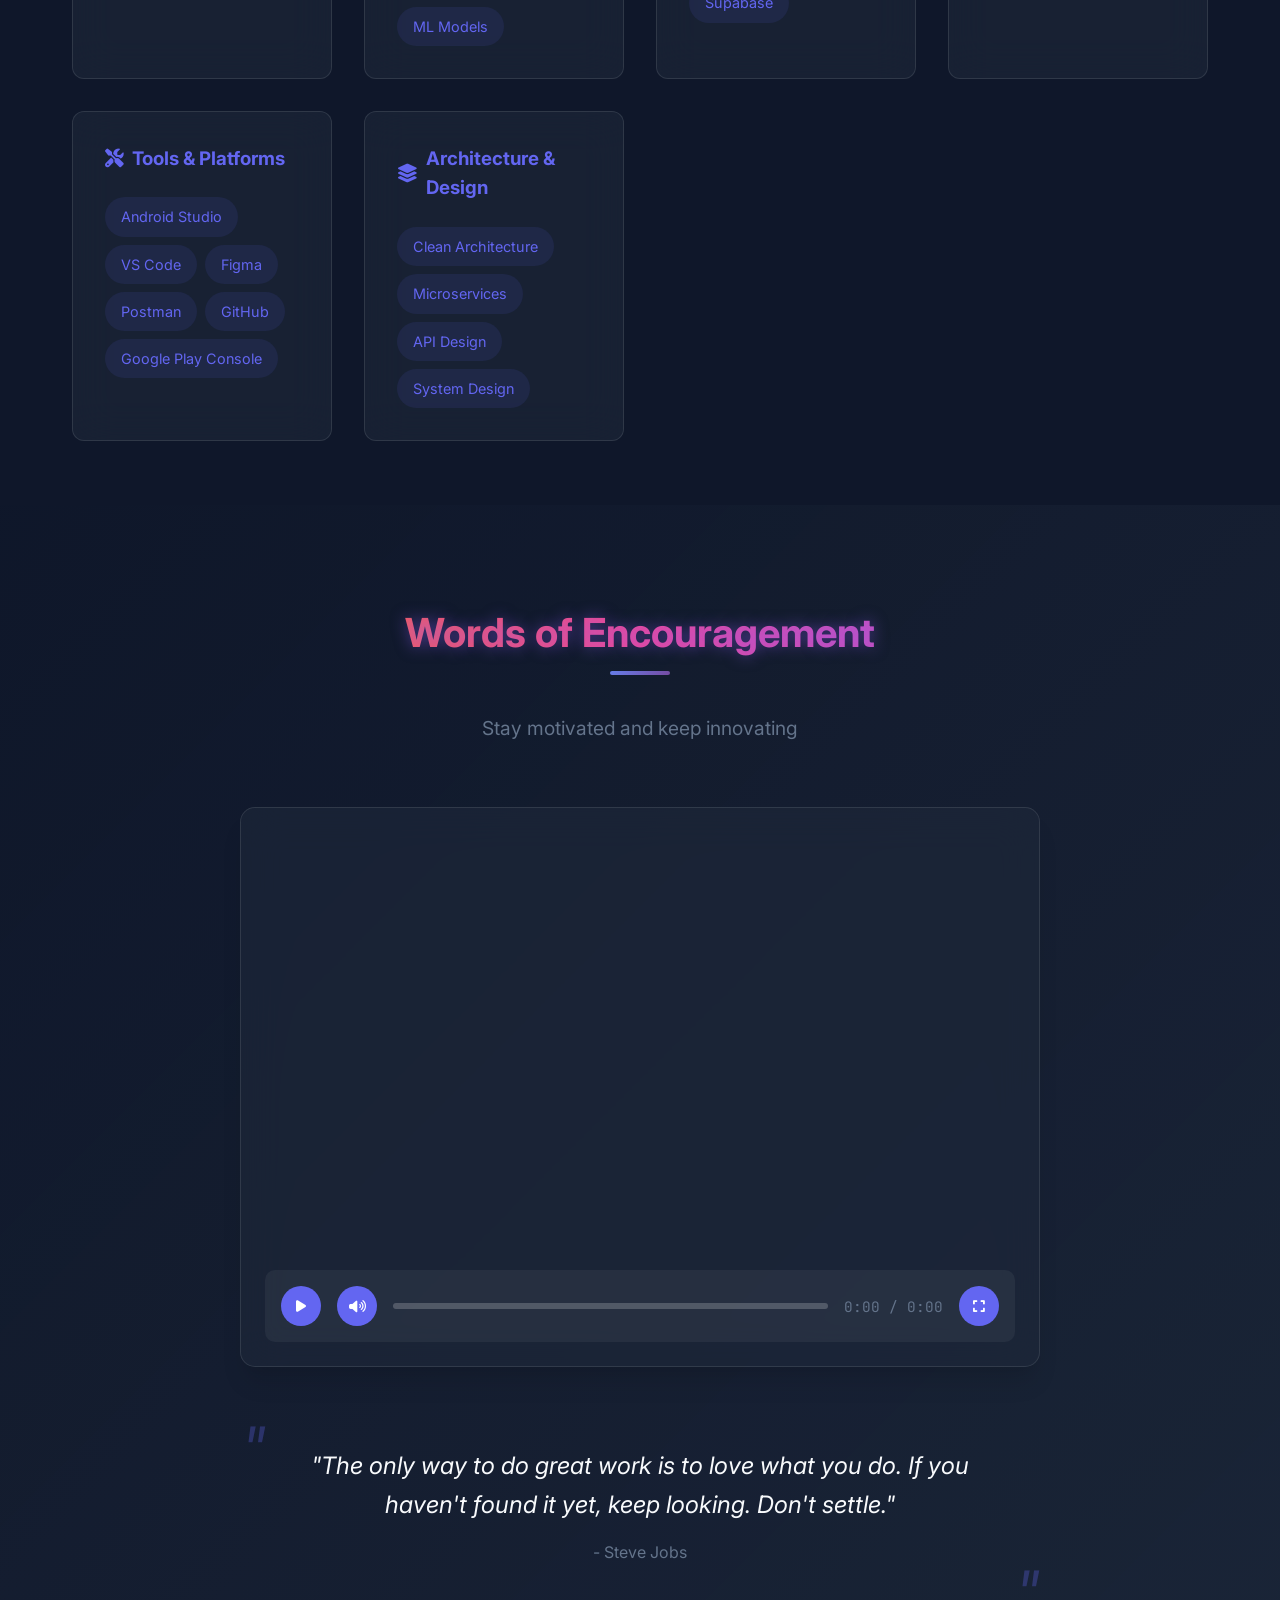
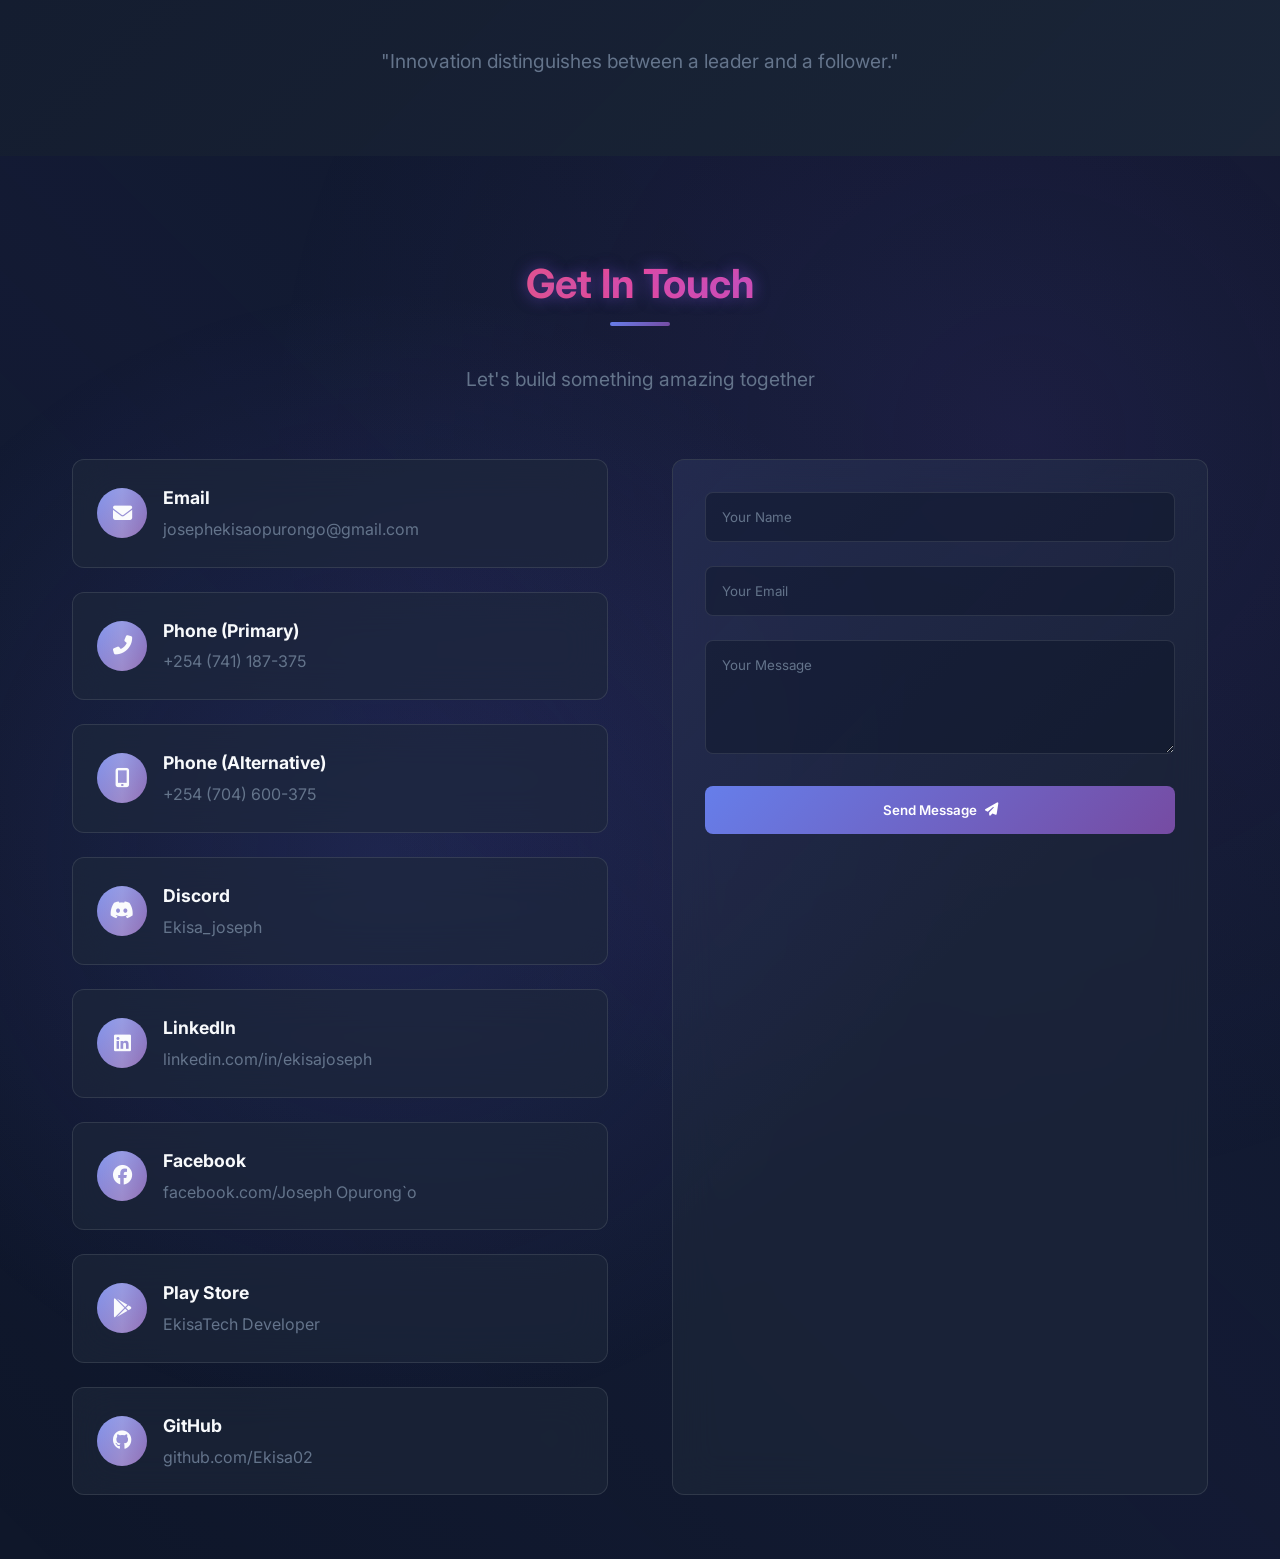
==== commit 0d071edf: "enhanced codes" ====
--- a/index.html
+++ b/index.html
@@ -76,7 +76,8 @@
     </div>
 
     <!-- Main Content -->
-    <main class="main-content"><!-- Hero Section -->
+    <main class="main-content">
+        <!-- Hero Section -->
 <section id="home" class="section hero-section">
     <div class="container">
         <div class="hero-content">
@@ -93,7 +94,7 @@
                 Specializing in mobile development, AI integrations, and socially impactful applications.
             </p>
             <div class="hero-actions">
-                <!-- REPLACED: View Projects button with Certification Flipbook button -->
+            
                 <button class="btn btn-primary" onclick="toggleHeroFlipbook()">
                     <i class="fas fa-book-open"></i>
                     <span>My Innovation Journey</span>
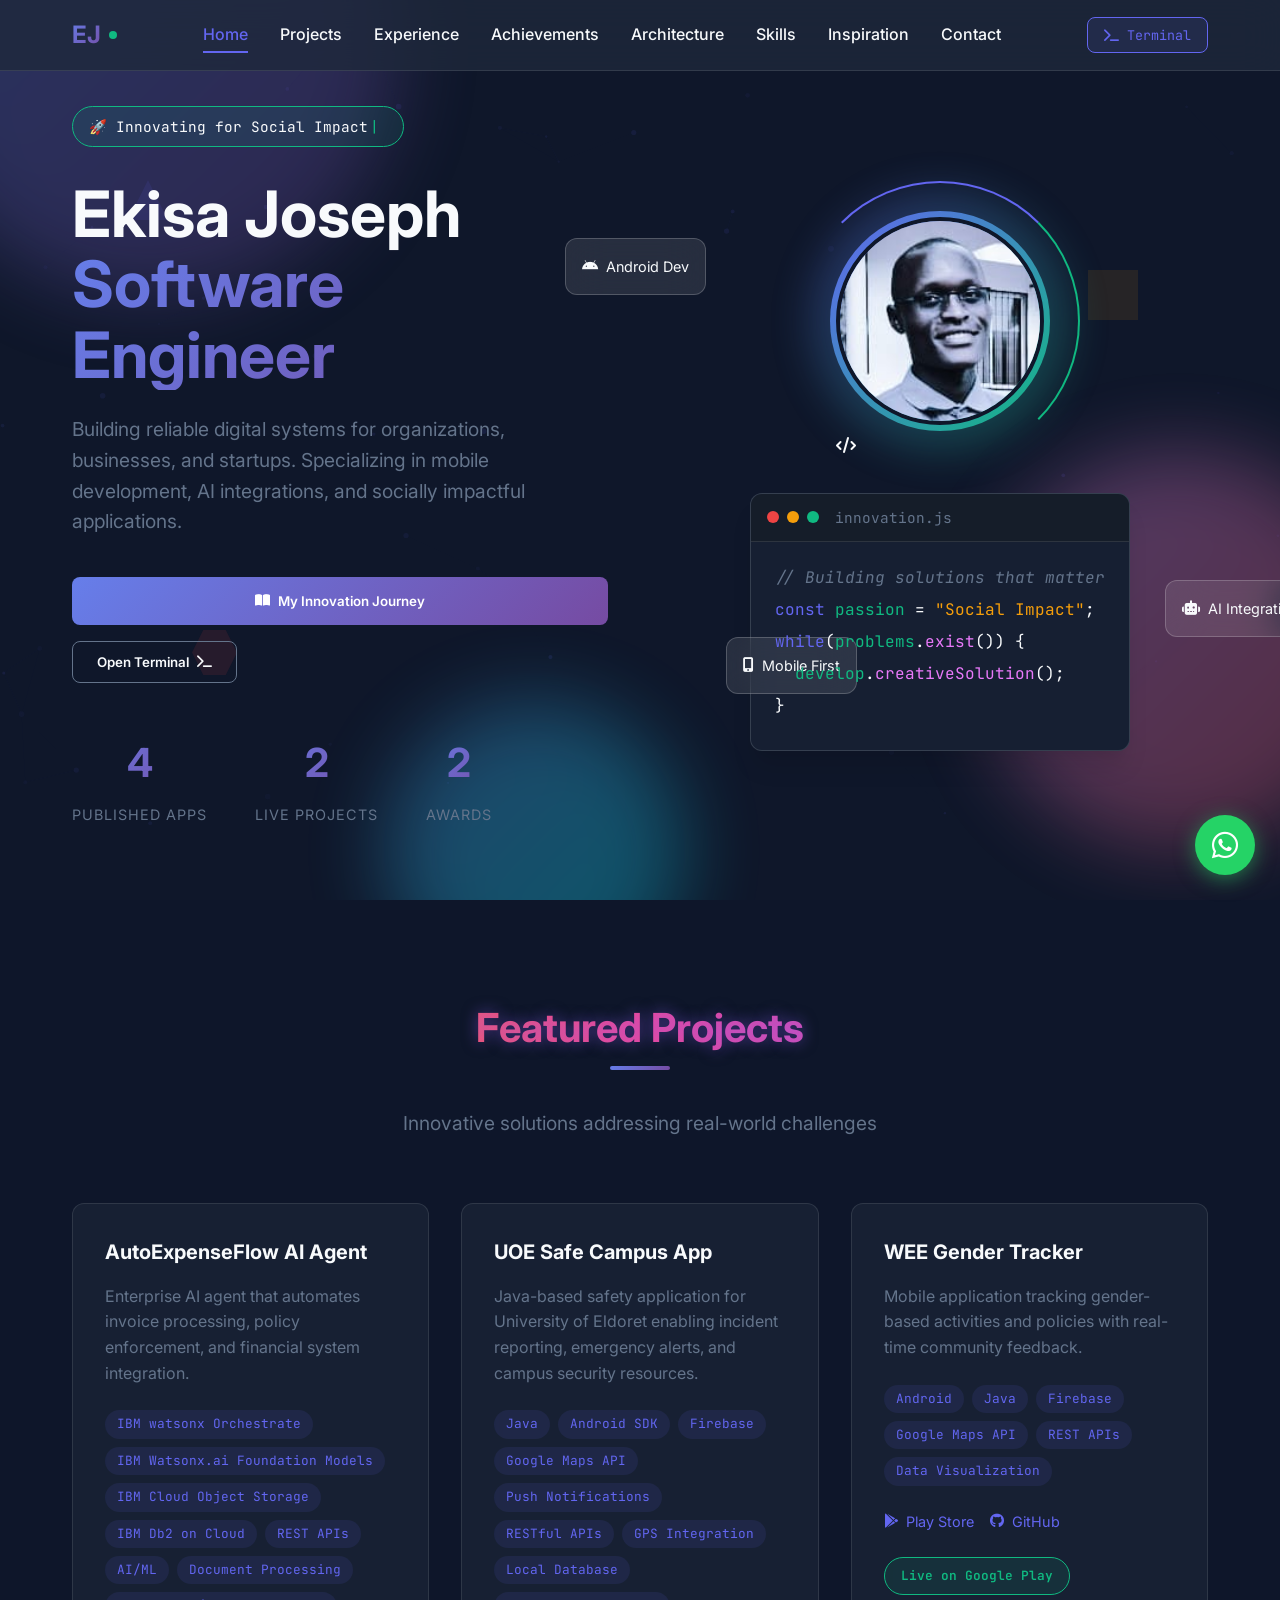
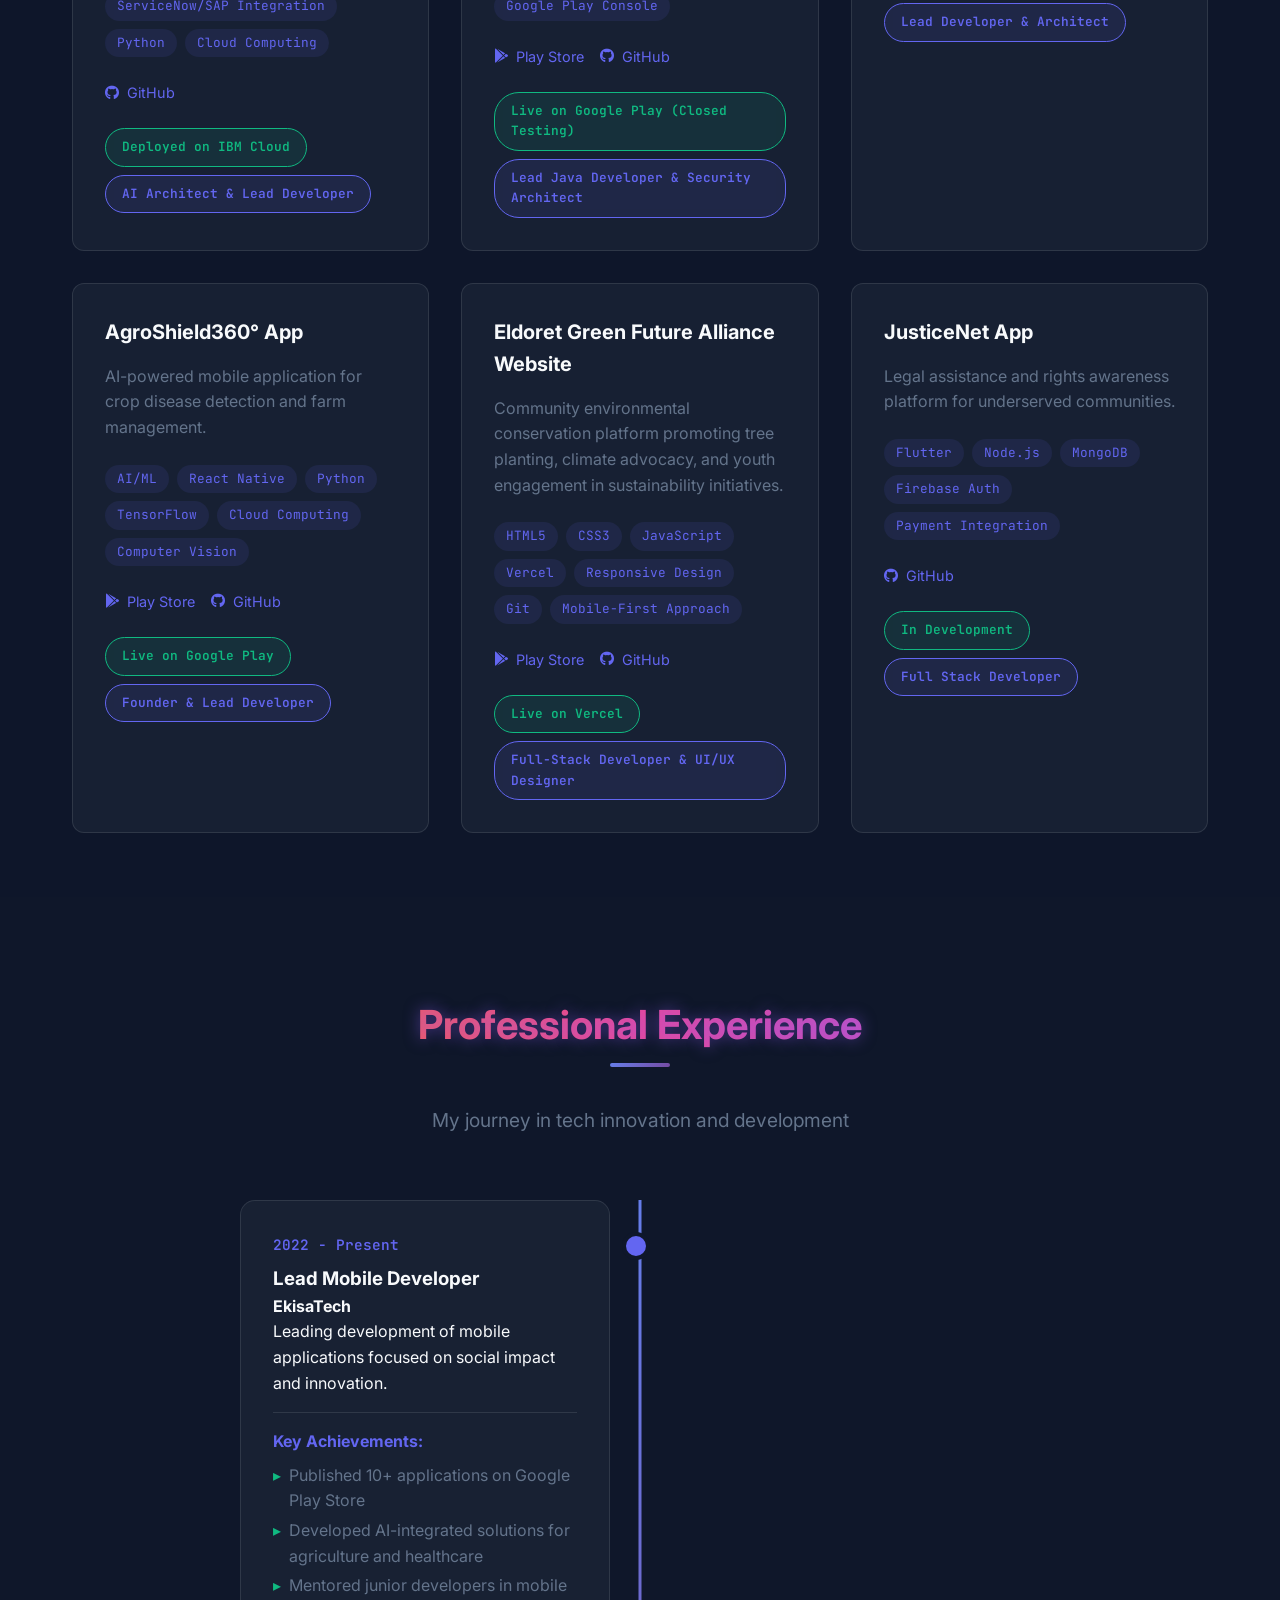
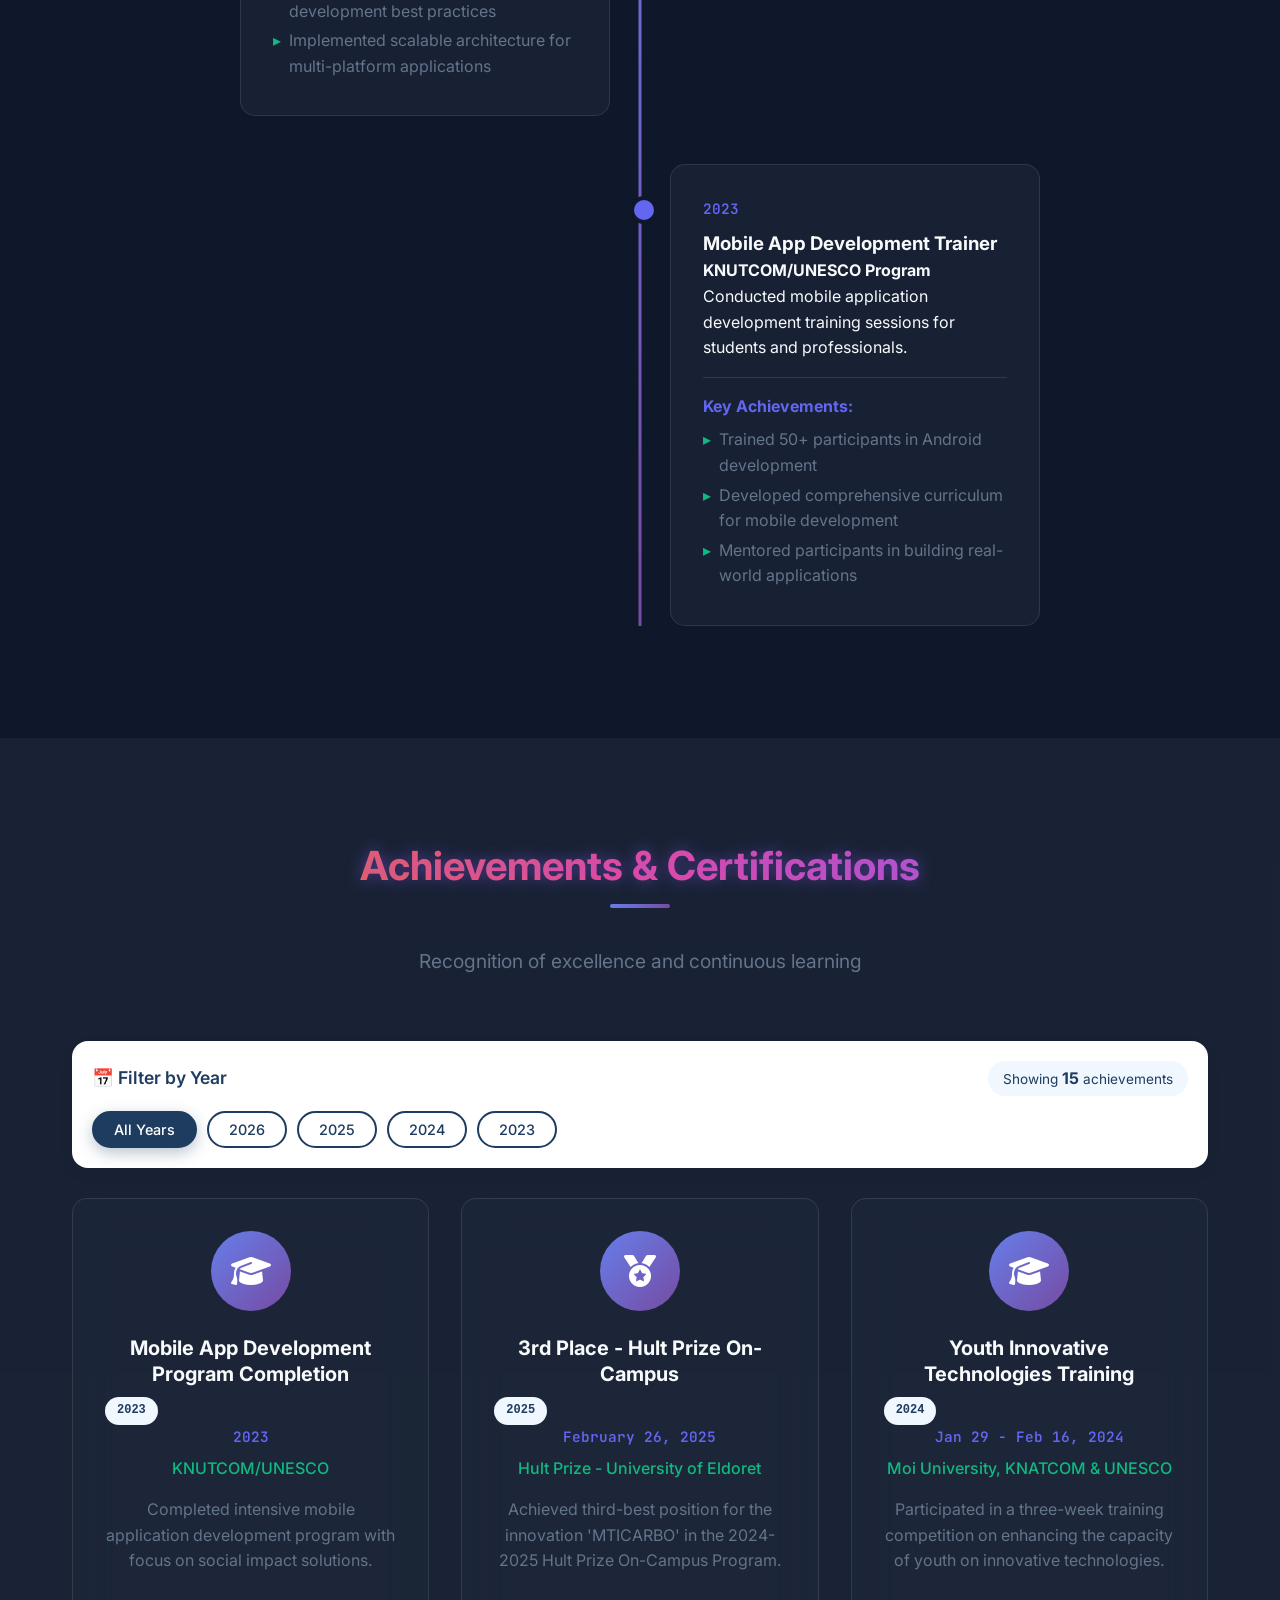
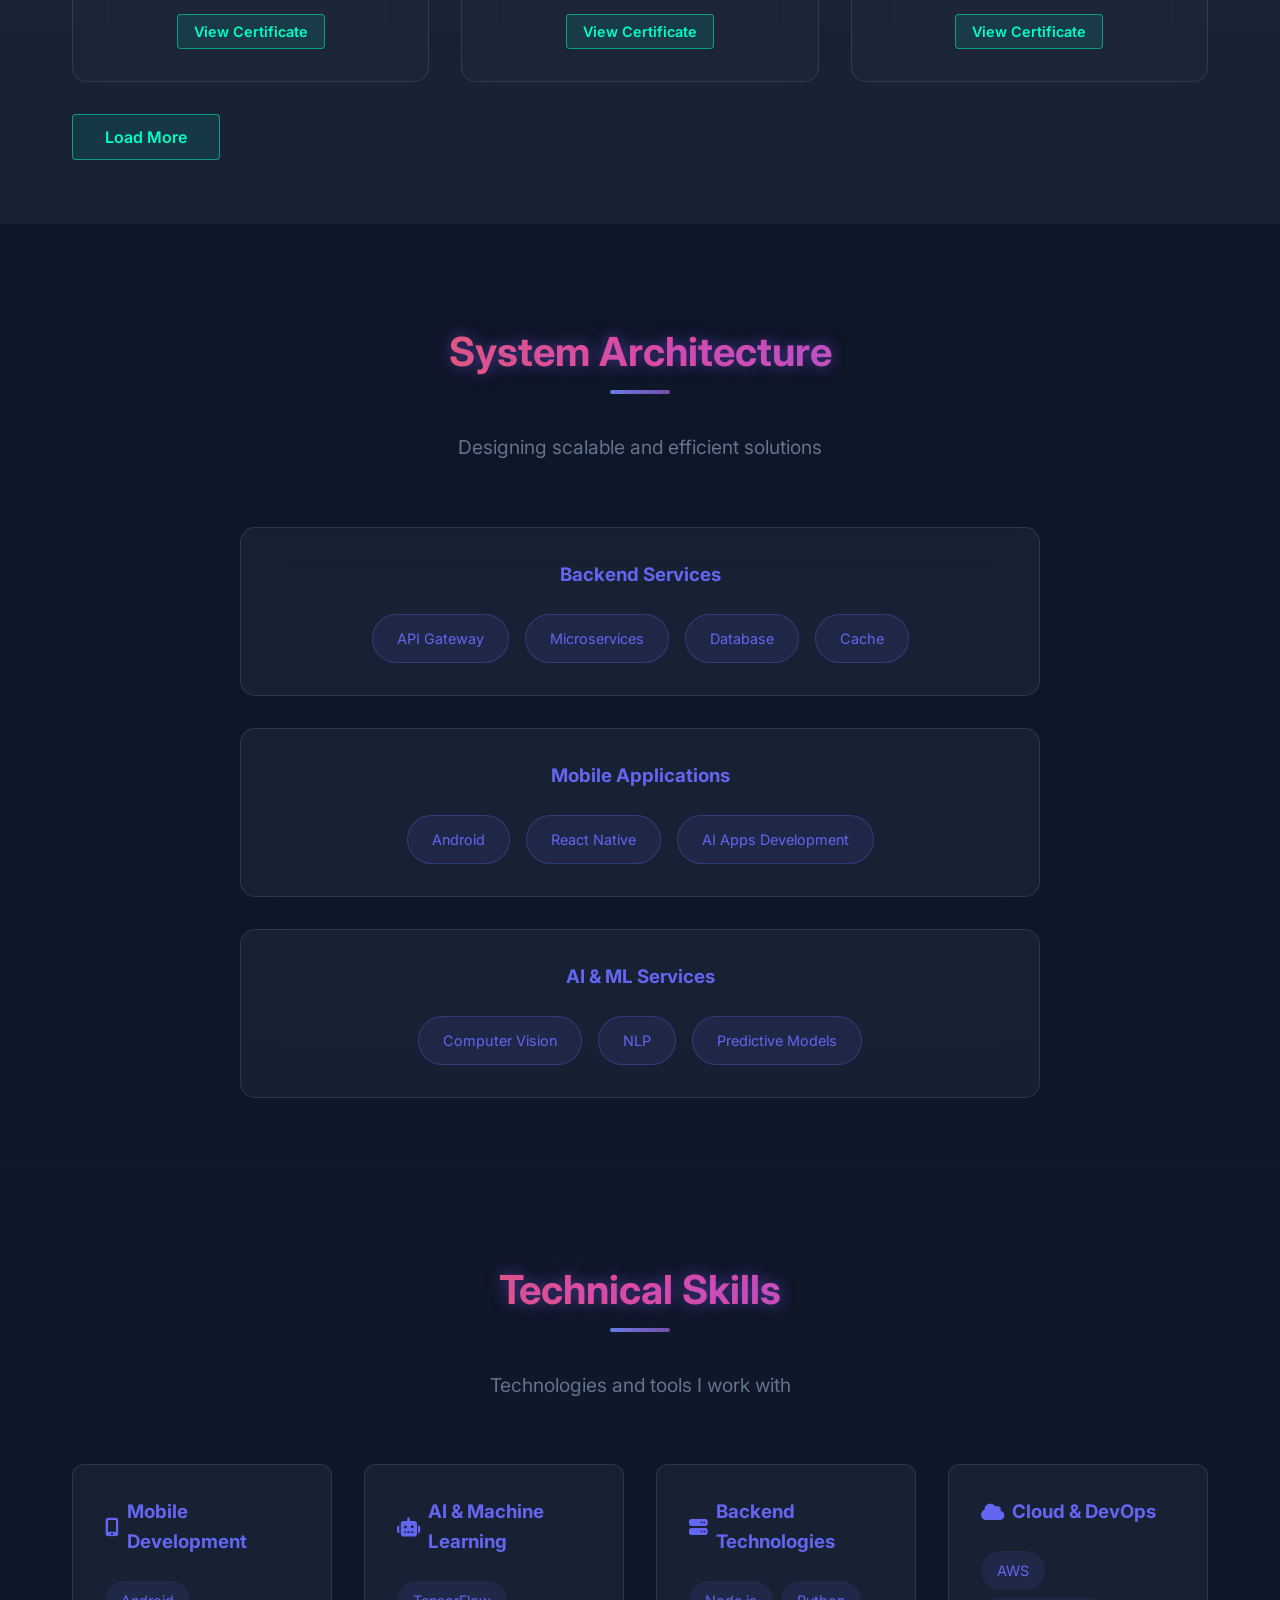
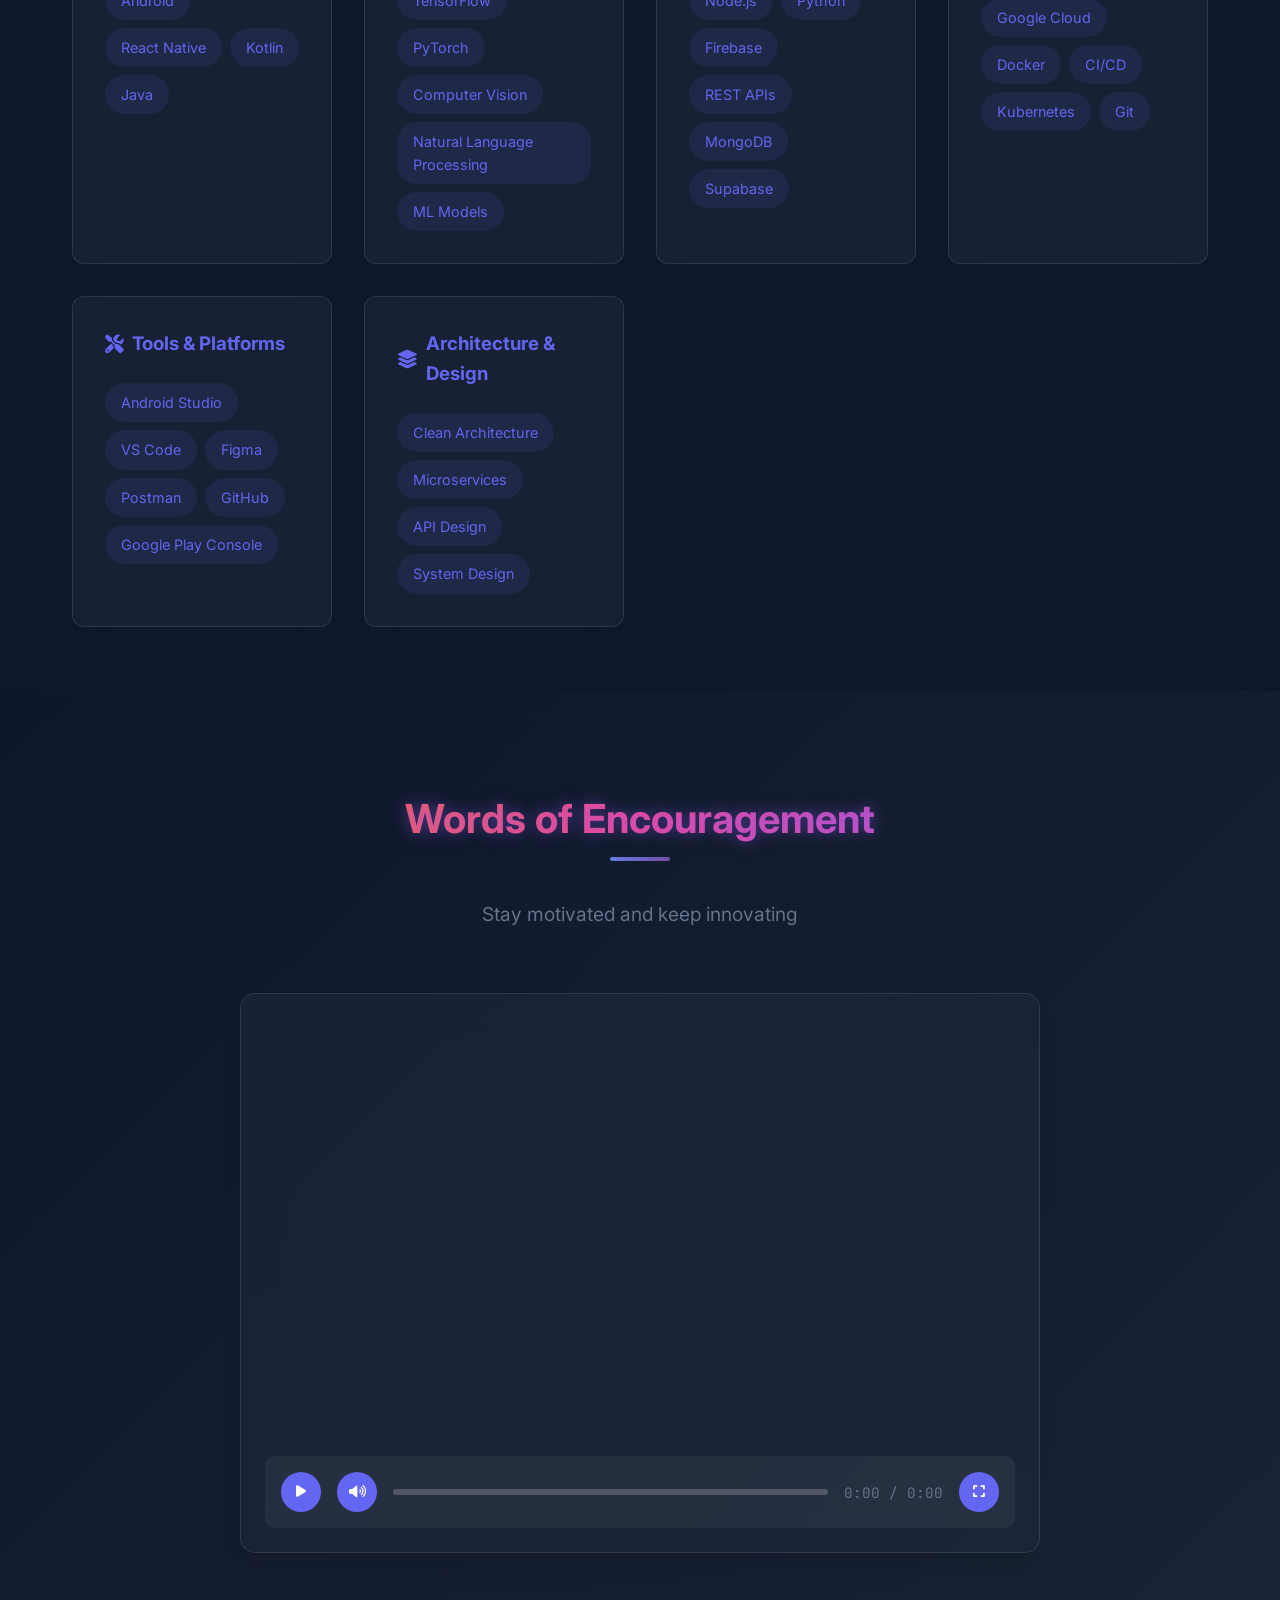
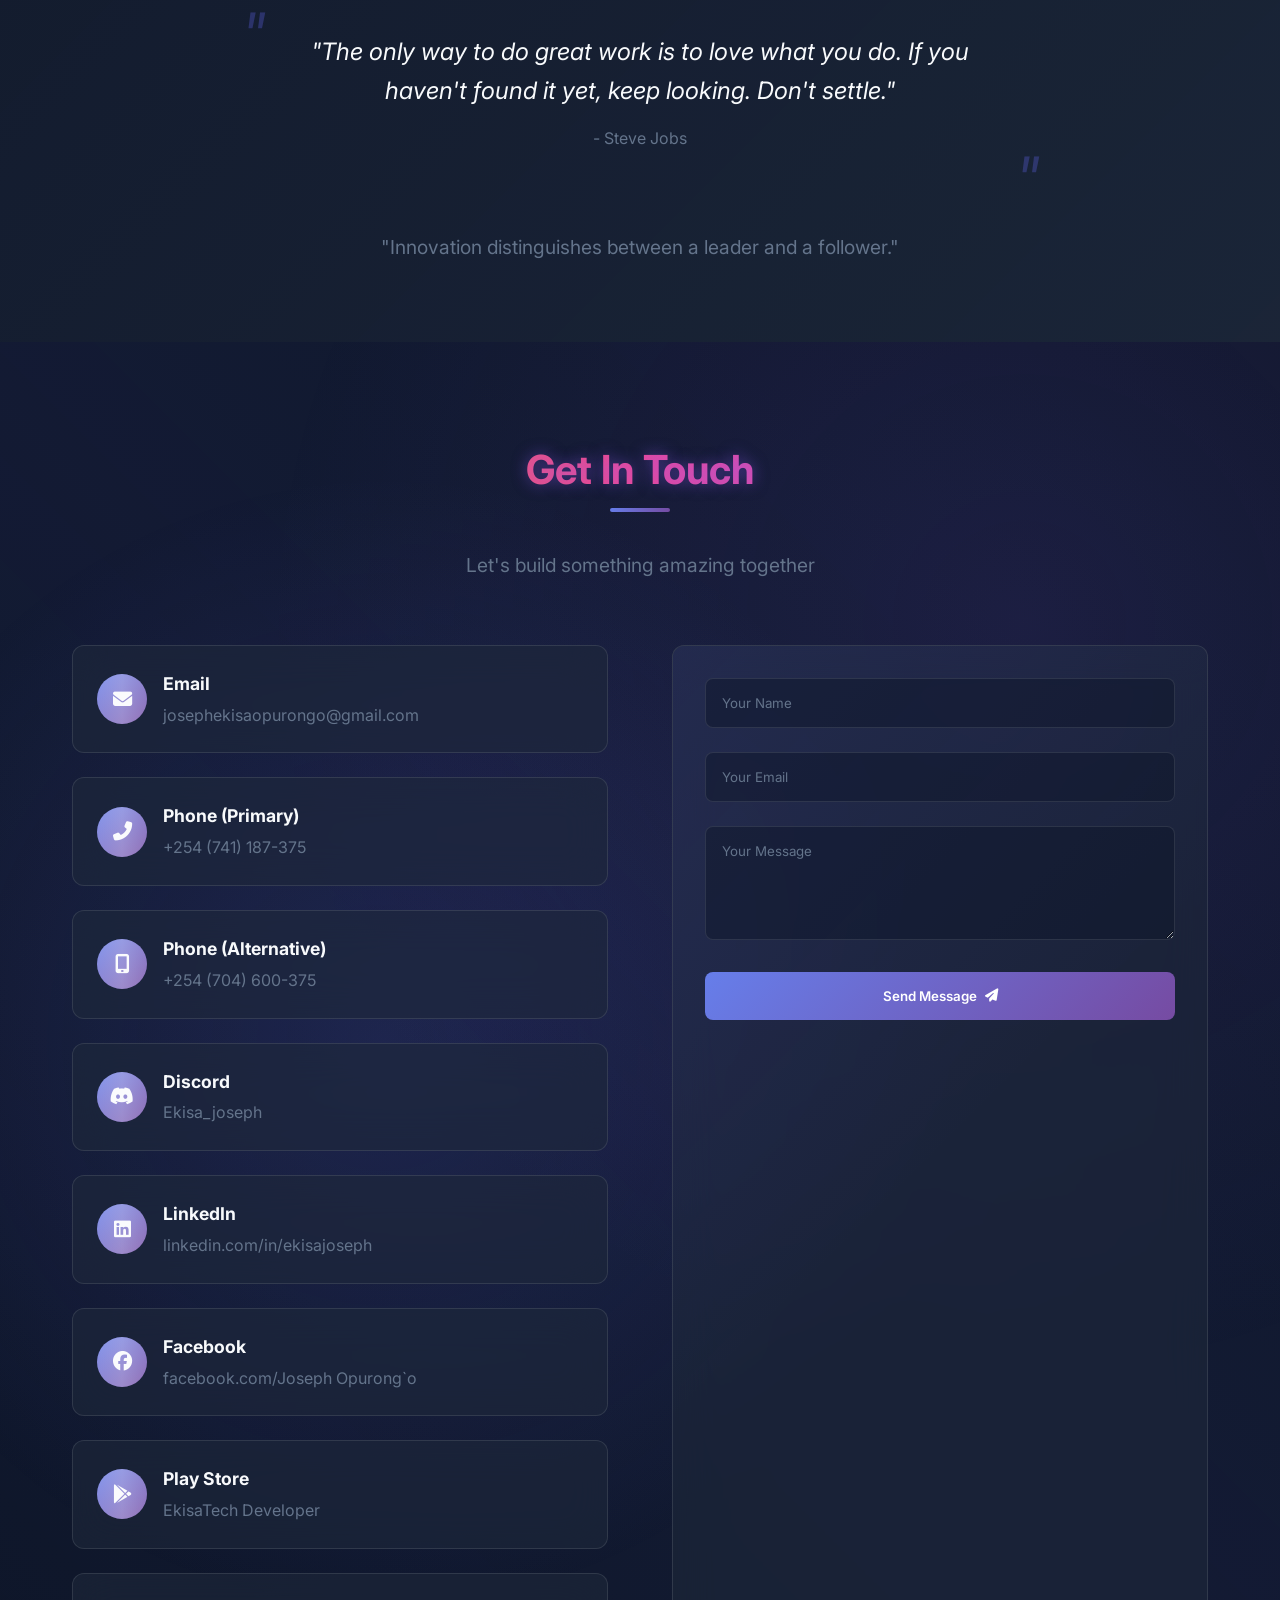
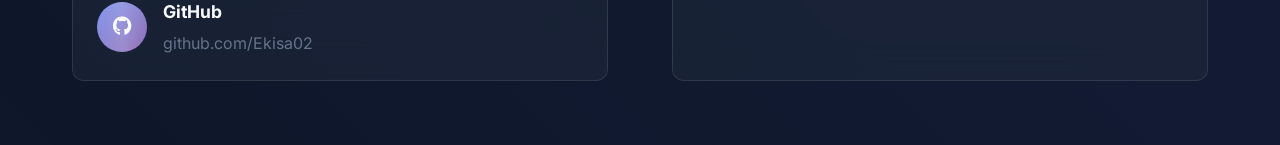
==== commit 5edb0c86: "enhanced codes" ====
--- a/index.html
+++ b/index.html
@@ -78,128 +78,128 @@
     <!-- Main Content -->
     <main class="main-content">
         <!-- Hero Section -->
-<section id="home" class="section hero-section">
-    <div class="container">
-        <div class="hero-content">
-            <div class="hero-badge" id="typing-badge">
-                <span class="badge-text"></span>
-                <div class="pulse-dot"></div>
-            </div>
-            <h1 class="hero-title">
-                <span class="title-line">Ekisa Joseph</span>
-                <span class="title-gradient">Software Engineer</span>
-            </h1>
-            <p class="hero-description">
-                Building reliable digital systems for organizations, businesses, and startups.
-                Specializing in mobile development, AI integrations, and socially impactful applications.
-            </p>
-            <div class="hero-actions">
-            
-                <button class="btn btn-primary" onclick="toggleHeroFlipbook()">
-                    <i class="fas fa-book-open"></i>
-                    <span>My Innovation Journey</span>
-                </button>
-                <button class="btn btn-secondary" onclick="openTerminal()">
-                    <span>Open Terminal</span>
-                    <i class="fas fa-terminal"></i>
-                </button>
-            </div>
-            <div class="hero-stats">
-                <div class="stat">
-                    <div class="stat-number" data-count="10">0</div>
-                    <div class="stat-label">Published Apps</div>
-                </div>
-                <div class="stat">
-                    <div class="stat-number" data-count="3">0</div>
-                    <div class="stat-label">Live Projects</div>
-                </div>
-                <div class="stat">
-                    <div class="stat-number" data-count="5">0</div>
-                    <div class="stat-label">Awards</div>
-                </div>
-            </div>
-        </div>
-
-        <div class="hero-visual">
-            <!-- Profile Photo -->
-            <div class="profile-photo-container">
-                <div class="profile-photo">
-                    <img src="/pages/images/profile_img.jpg" alt="Ekisa Joseph"
-                        onerror="this.style.display='none'">
-                    <div class="photo-icon">
-                        <i class="fas fa-code"></i>
-                    </div>
-                </div>
-                <div class="photo-glow"></div>
-                <div class="photo-ring"></div>
-            </div>
-
-            <!-- Floating Cards -->
-            <div class="floating-card card-1">
-                <i class="fab fa-android"></i>
-                <span>Android Dev</span>
-            </div>
-            <div class="floating-card card-2">
-                <i class="fas fa-robot"></i>
-                <span>AI Integration</span>
-            </div>
-            <div class="floating-card card-3">
-                <i class="fas fa-mobile-alt"></i>
-                <span>Mobile First</span>
-            </div>
-
-            <!-- Code Window -->
-            <div class="code-window">
-                <div class="window-header">
-                    <div class="window-controls">
-                        <span class="control red"></span>
-                        <span class="control yellow"></span>
-                        <span class="control green"></span>
-                    </div>
-                    <span class="window-title">innovation.js</span>
-                </div>
-                <div class="code-content">
-                    <div class="code-line"><span class="code-comment">// Building solutions that matter</span>
-                    </div>
-                    <div class="code-line"><span class="code-keyword">const</span> <span
-                            class="code-variable">passion</span> = <span class="code-string">"Social
-                            Impact"</span>;</div>
-                    <div class="code-line"><span class="code-keyword">while</span>(<span
-                            class="code-variable">problems</span>.<span class="code-function">exist</span>()) {
-                    </div>
-                    <div class="code-line">&nbsp;&nbsp;<span class="code-variable">develop</span>.<span
-                            class="code-function">creativeSolution</span>();</div>
-                    <div class="code-line">}</div>
-                </div>
-            </div>
-        </div>
-    </div>
-
-    <!-- Hidden Flipbook Container (appears when clicked) -->
-    <div class="hero-flipbook-container" id="heroFlipbook">
-        <div class="flipbook-overlay" onclick="closeHeroFlipbook()"></div>
-        <div class="flipbook-modal">
-            <div class="flipbook-header">
-                <h3><i class="fas fa-certificate"></i> My Certification Journey 2023-2025</h3>
-                <button class="close-flipbook" onclick="closeHeroFlipbook()">
-                    <i class="fas fa-times"></i>
-                </button>
-            </div>
-            <div class="flipbook-wrapper">
-                <iframe src="/pages/Innovation-journey.html" class="hero-flipbook-frame" frameborder="0"
-                    allowfullscreen loading="lazy" title="Ekisa Joseph - Certification Journey"></iframe>
-            </div>
-            <div class="flipbook-footer">
-                <a href="/pages/Innovation-journey.html" target="_blank" class="btn btn-outline">
-                    <i class="fas fa-external-link-alt"></i> Open Full Screen
-                </a>
-                <button class="btn btn-outline" onclick="downloadFlipbook()">
-                    <i class="fas fa-download"></i> Download PDF
-                </button>
-            </div>
-        </div>
-    </div>
-</section>
+        <section id="home" class="section hero-section">
+            <div class="container">
+                <div class="hero-content">
+                    <div class="hero-badge" id="typing-badge">
+                        <span class="badge-text"></span>
+                        <div class="pulse-dot"></div>
+                    </div>
+                    <h1 class="hero-title">
+                        <span class="title-line">Ekisa Joseph</span>
+                        <span class="title-gradient">Software Engineer</span>
+                    </h1>
+                    <p class="hero-description">
+                        Building reliable digital systems for organizations, businesses, and startups.
+                        Specializing in mobile development, AI integrations, and socially impactful applications.
+                    </p>
+                    <div class="hero-actions">
+
+                        <button class="btn btn-primary" onclick="toggleHeroFlipbook()">
+                            <i class="fas fa-book-open"></i>
+                            <span>My Innovation Journey</span>
+                        </button>
+                        <button class="btn btn-secondary" onclick="openTerminal()">
+                            <span>Open Terminal</span>
+                            <i class="fas fa-terminal"></i>
+                        </button>
+                    </div>
+                    <div class="hero-stats">
+                        <div class="stat">
+                            <div class="stat-number" data-count="10">0</div>
+                            <div class="stat-label">Published Apps</div>
+                        </div>
+                        <div class="stat">
+                            <div class="stat-number" data-count="3">0</div>
+                            <div class="stat-label">Live Projects</div>
+                        </div>
+                        <div class="stat">
+                            <div class="stat-number" data-count="5">0</div>
+                            <div class="stat-label">Awards</div>
+                        </div>
+                    </div>
+                </div>
+
+                <div class="hero-visual">
+                    <!-- Profile Photo -->
+                    <div class="profile-photo-container">
+                        <div class="profile-photo">
+                            <img src="/pages/images/profile_img.jpg" alt="Ekisa Joseph"
+                                onerror="this.style.display='none'">
+                            <div class="photo-icon">
+                                <i class="fas fa-code"></i>
+                            </div>
+                        </div>
+                        <div class="photo-glow"></div>
+                        <div class="photo-ring"></div>
+                    </div>
+
+                    <!-- Floating Cards -->
+                    <div class="floating-card card-1">
+                        <i class="fab fa-android"></i>
+                        <span>Android Dev</span>
+                    </div>
+                    <div class="floating-card card-2">
+                        <i class="fas fa-robot"></i>
+                        <span>AI Integration</span>
+                    </div>
+                    <div class="floating-card card-3">
+                        <i class="fas fa-mobile-alt"></i>
+                        <span>Mobile First</span>
+                    </div>
+
+                    <!-- Code Window -->
+                    <div class="code-window">
+                        <div class="window-header">
+                            <div class="window-controls">
+                                <span class="control red"></span>
+                                <span class="control yellow"></span>
+                                <span class="control green"></span>
+                            </div>
+                            <span class="window-title">innovation.js</span>
+                        </div>
+                        <div class="code-content">
+                            <div class="code-line"><span class="code-comment">// Building solutions that matter</span>
+                            </div>
+                            <div class="code-line"><span class="code-keyword">const</span> <span
+                                    class="code-variable">passion</span> = <span class="code-string">"Social
+                                    Impact"</span>;</div>
+                            <div class="code-line"><span class="code-keyword">while</span>(<span
+                                    class="code-variable">problems</span>.<span class="code-function">exist</span>()) {
+                            </div>
+                            <div class="code-line">&nbsp;&nbsp;<span class="code-variable">develop</span>.<span
+                                    class="code-function">creativeSolution</span>();</div>
+                            <div class="code-line">}</div>
+                        </div>
+                    </div>
+                </div>
+            </div>
+
+            <!-- Hidden Flipbook Container (appears when clicked) -->
+            <div class="hero-flipbook-container" id="heroFlipbook">
+                <div class="flipbook-overlay" onclick="closeHeroFlipbook()"></div>
+                <div class="flipbook-modal">
+                    <div class="flipbook-header">
+                        <h3><i class="fas fa-certificate"></i> My Certification Journey 2023-2025</h3>
+                        <button class="close-flipbook" onclick="closeHeroFlipbook()">
+                            <i class="fas fa-times"></i>
+                        </button>
+                    </div>
+                    <div class="flipbook-wrapper">
+                        <iframe src="/pages/Innovation-journey.html" class="hero-flipbook-frame" frameborder="0"
+                            allowfullscreen loading="lazy" title="Ekisa Joseph - Certification Journey"></iframe>
+                    </div>
+                    <div class="flipbook-footer">
+                        <a href="/pages/Innovation-journey.html" target="_blank" class="btn btn-outline">
+                            <i class="fas fa-external-link-alt"></i> Open Full Screen
+                        </a>
+                        <button class="btn btn-outline" onclick="downloadFlipbook()">
+                            <i class="fas fa-download"></i> Download PDF
+                        </button>
+                    </div>
+                </div>
+            </div>
+        </section>
         <!-- Featured Projects Section -->
         <section id="projects" class="section projects-section">
             <div class="container">
@@ -233,17 +233,28 @@
                     <h2 class="section-title">Achievements & Certifications</h2>
                     <p class="section-subtitle">Recognition of excellence and continuous learning</p>
                 </div>
+
+                <!-- YEAR FILTER - ADD THIS -->
+                <div class="year-filter-container">
+                    <div class="filter-header">
+                        <h3 class="filter-title">📅 Filter by Year</h3>
+                        <div class="filter-stats" id="filterStats">
+                            Showing <span id="filterCount">0</span> achievements
+                        </div>
+                    </div>
+                    <div class="year-filter" id="yearFilterButtons">
+                        <!-- Buttons will be added by JavaScript -->
+                    </div>
+                </div>
+                <!-- END YEAR FILTER -->
+
                 <div class="achievements-grid" id="achievementsGrid">
                 </div>
 
                 <div class="achievements-controls" id="achievementsControls">
                 </div>
-                <!-- Achievements loaded from JSON -->
-
-            </div>
-            </div>
-        </section>
-
+            </div>
+        </section>
         <!-- Architecture Section -->
         <section id="architecture" class="section architecture-section">
             <div class="container">
@@ -502,7 +513,7 @@
         </div>
 
 
-        
+
 
         <!-- Scripts -->
         <script src="pages/data/terminal-data.js"></script>
--- a/index.css
+++ b/index.css
@@ -1770,7 +1770,132 @@
         font-size: 1.1rem;
     }
 }
-
+/* Year Filter Container - New Styles Only */
+.year-filter-container {
+    margin-bottom: 30px;
+    padding: 20px;
+    background: white;
+    border-radius: 16px;
+    box-shadow: 0 5px 15px rgba(0,0,0,0.05);
+}
+
+.filter-header {
+    display: flex;
+    justify-content: space-between;
+    align-items: center;
+    margin-bottom: 15px;
+    flex-wrap: wrap;
+    gap: 10px;
+}
+
+.filter-title {
+    font-size: 1.1rem;
+    color: #1e3c5f;
+    margin: 0;
+    font-weight: 600;
+}
+
+.filter-stats {
+    background: #f0f7ff;
+    padding: 5px 15px;
+    border-radius: 20px;
+    font-size: 0.85rem;
+    color: #1e3c5f;
+}
+
+.filter-stats span {
+    font-weight: bold;
+    font-size: 1rem;
+    color: #1e3c5f;
+}
+
+/* Year Filter Buttons */
+.year-filter {
+    display: flex;
+    flex-wrap: wrap;
+    gap: 10px;
+}
+
+.filter-btn {
+    background: transparent;
+    border: 2px solid #1e3c5f;
+    padding: 8px 20px;
+    border-radius: 30px;
+    font-size: 0.9rem;
+    font-weight: 500;
+    cursor: pointer;
+    transition: all 0.3s ease;
+    color: #1e3c5f;
+    font-family: 'Inter', sans-serif;
+}
+
+.filter-btn:hover {
+    background: #1e3c5f;
+    color: white;
+    transform: translateY(-2px);
+}
+
+.filter-btn.active {
+    background: #1e3c5f;
+    color: white;
+    box-shadow: 0 5px 15px rgba(30,60,95,0.3);
+}
+
+/* Year Badge - Small addition to your existing cards */
+.year-badge {
+    background: #f0f7ff;
+    color: #1e3c5f;
+    padding: 4px 12px;
+    border-radius: 20px;
+    font-size: 0.75rem;
+    font-weight: 600;
+    font-family: monospace;
+    display: inline-block;
+}
+
+/* No Results Message */
+.no-results {
+    text-align: center;
+    padding: 60px 20px;
+    background: white;
+    border-radius: 16px;
+    grid-column: 1 / -1;
+}
+
+.no-results i {
+    font-size: 3em;
+    color: #b88b4a;
+    margin-bottom: 15px;
+}
+
+.no-results h3 {
+    color: #1e3c5f;
+    margin-bottom: 10px;
+}
+
+/* Mobile Responsive for Filter */
+@media (max-width: 768px) {
+    .filter-header {
+        flex-direction: column;
+        text-align: center;
+    }
+    
+    .year-filter {
+        justify-content: center;
+    }
+    
+    .filter-btn {
+        padding: 6px 14px;
+        font-size: 0.8rem;
+    }
+}
+
+@media (max-width: 480px) {
+    .filter-btn {
+        padding: 5px 12px;
+        font-size: 0.7rem;
+    }
+}
 
 /* ===== ARCHITECTURE SECTION ===== */
 .architecture-section {
